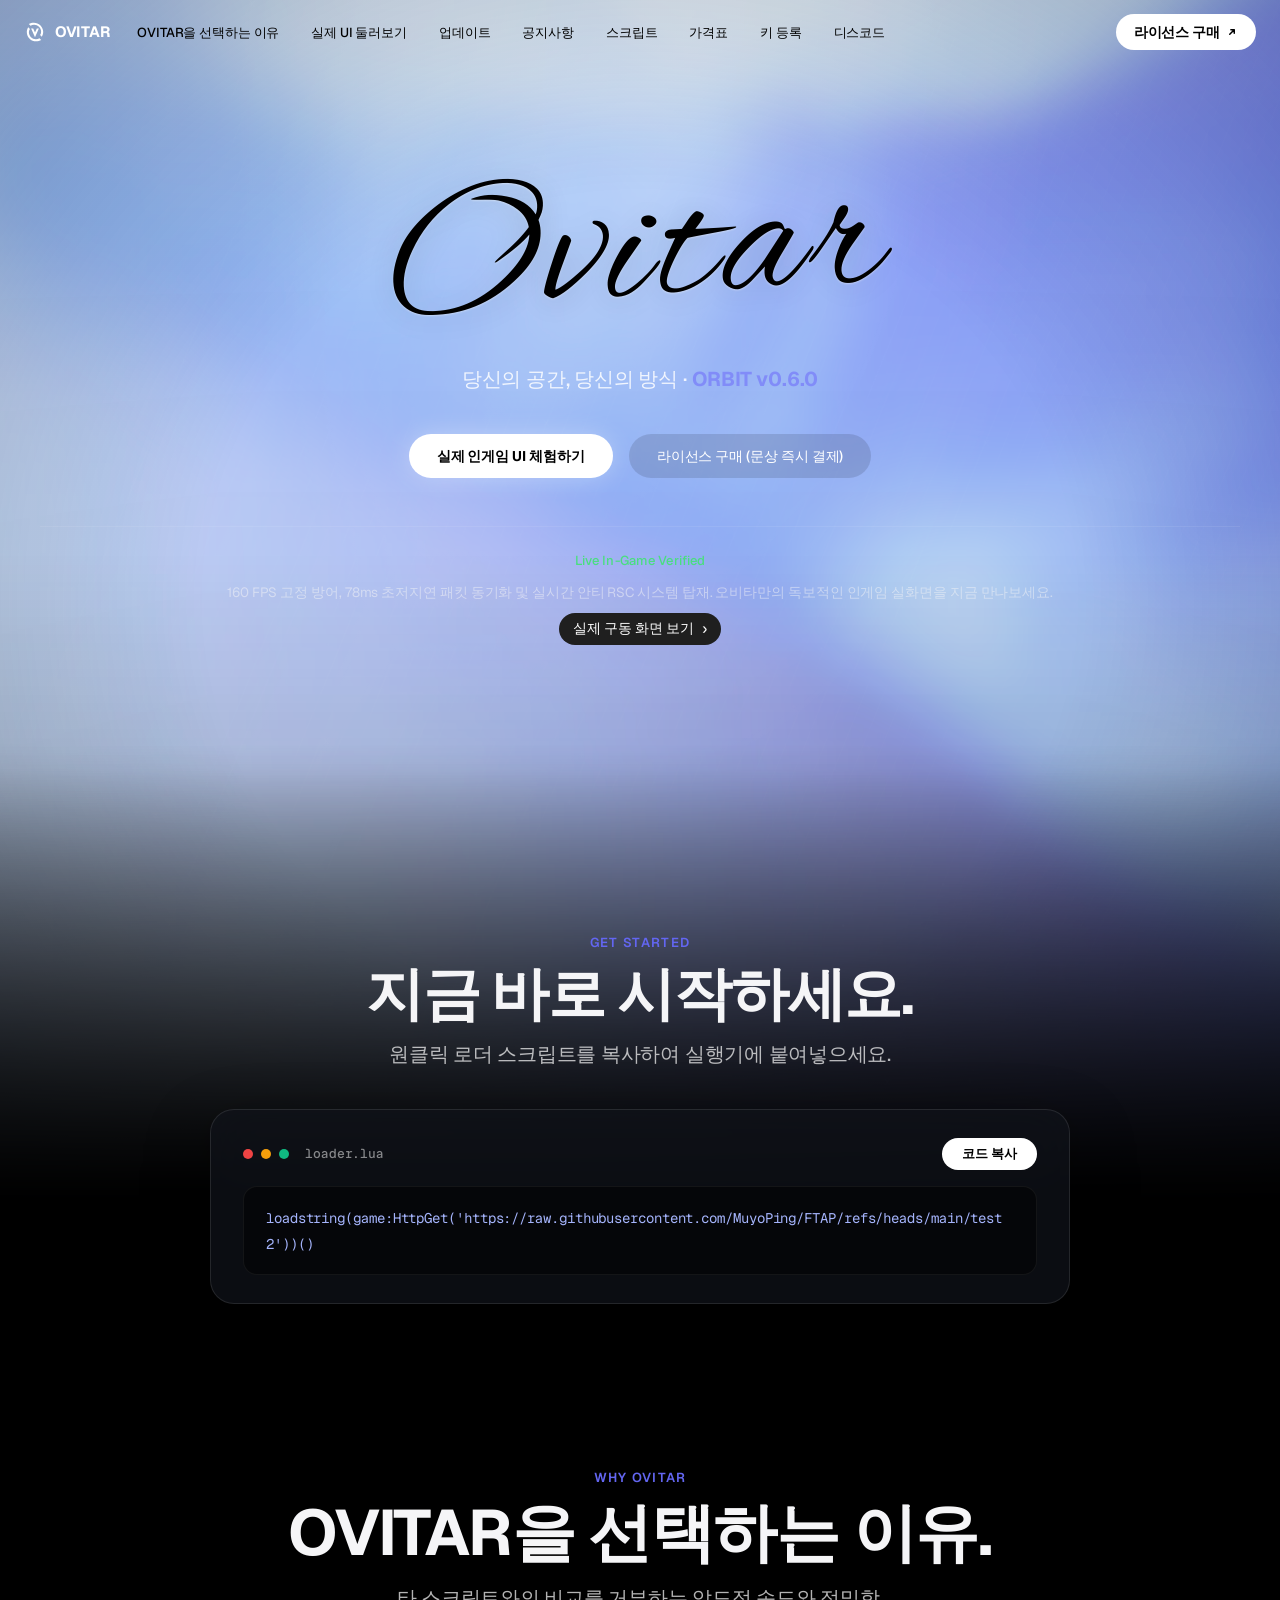
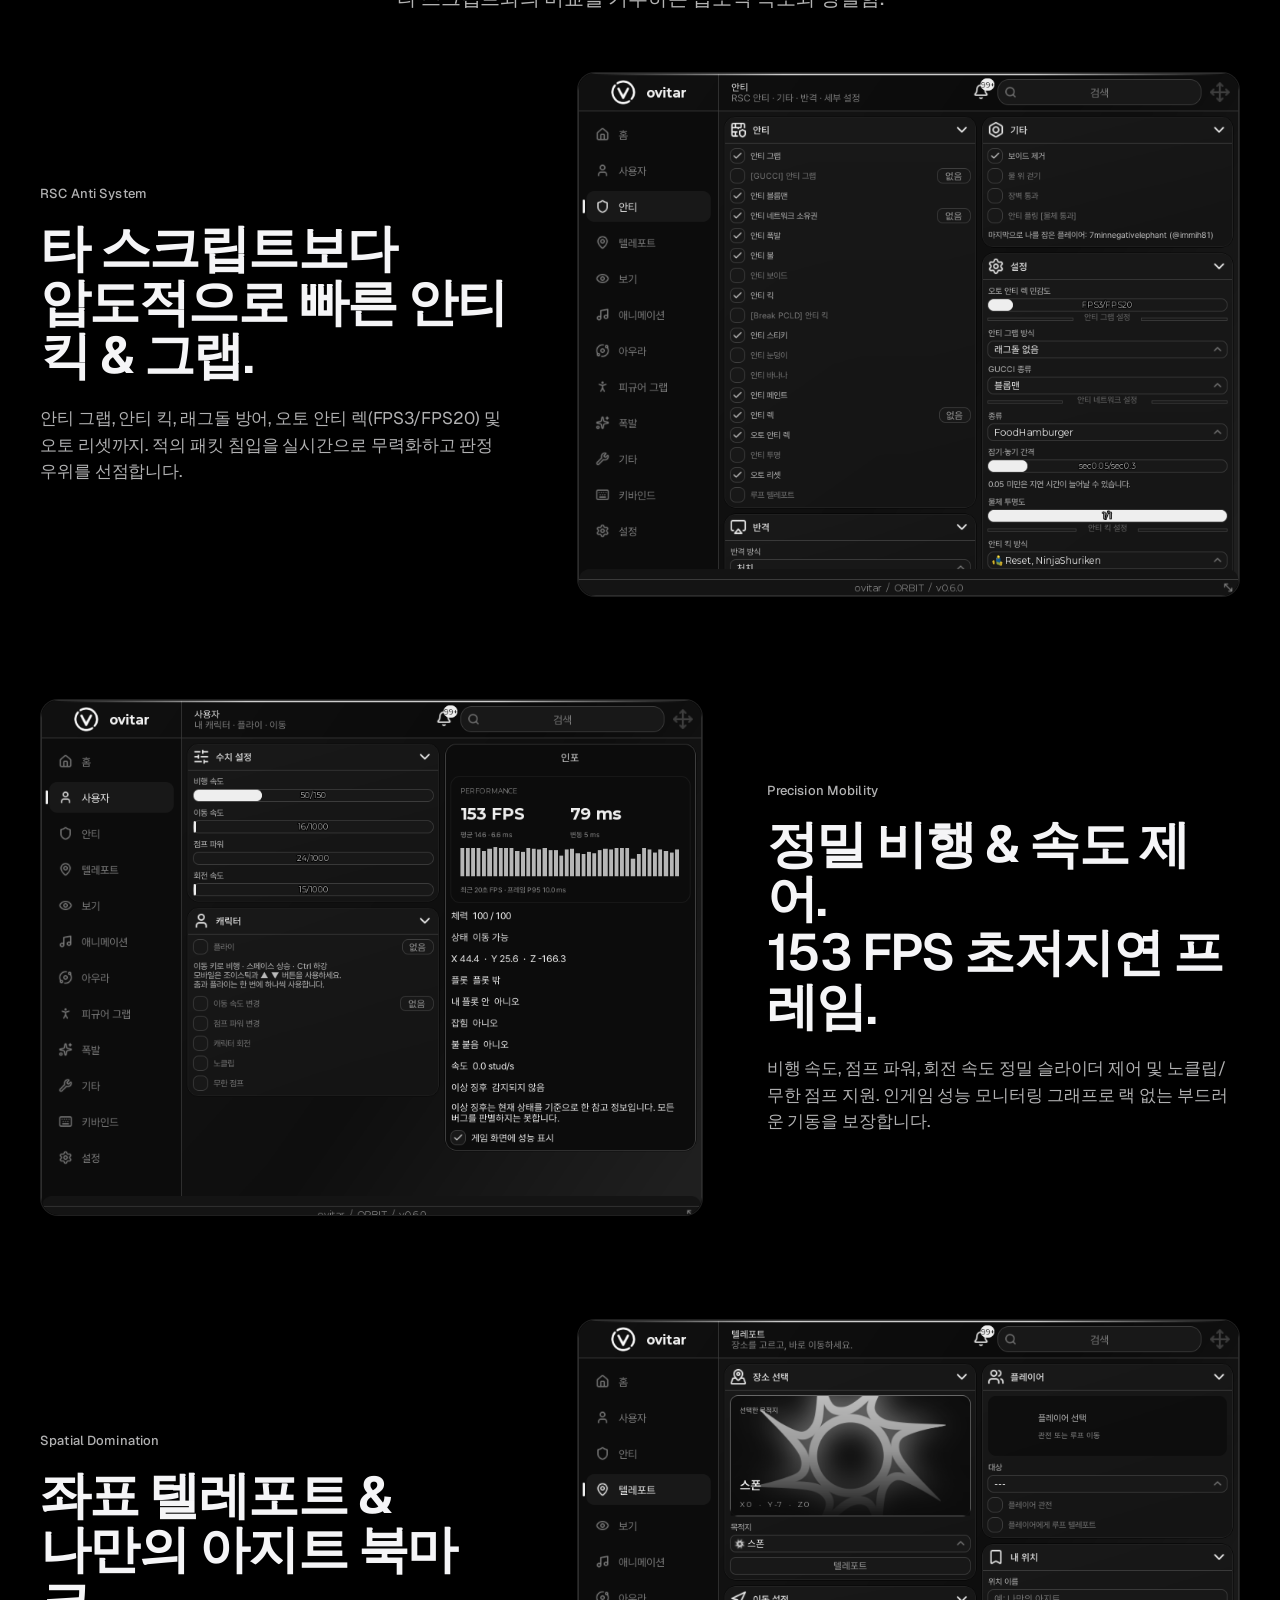
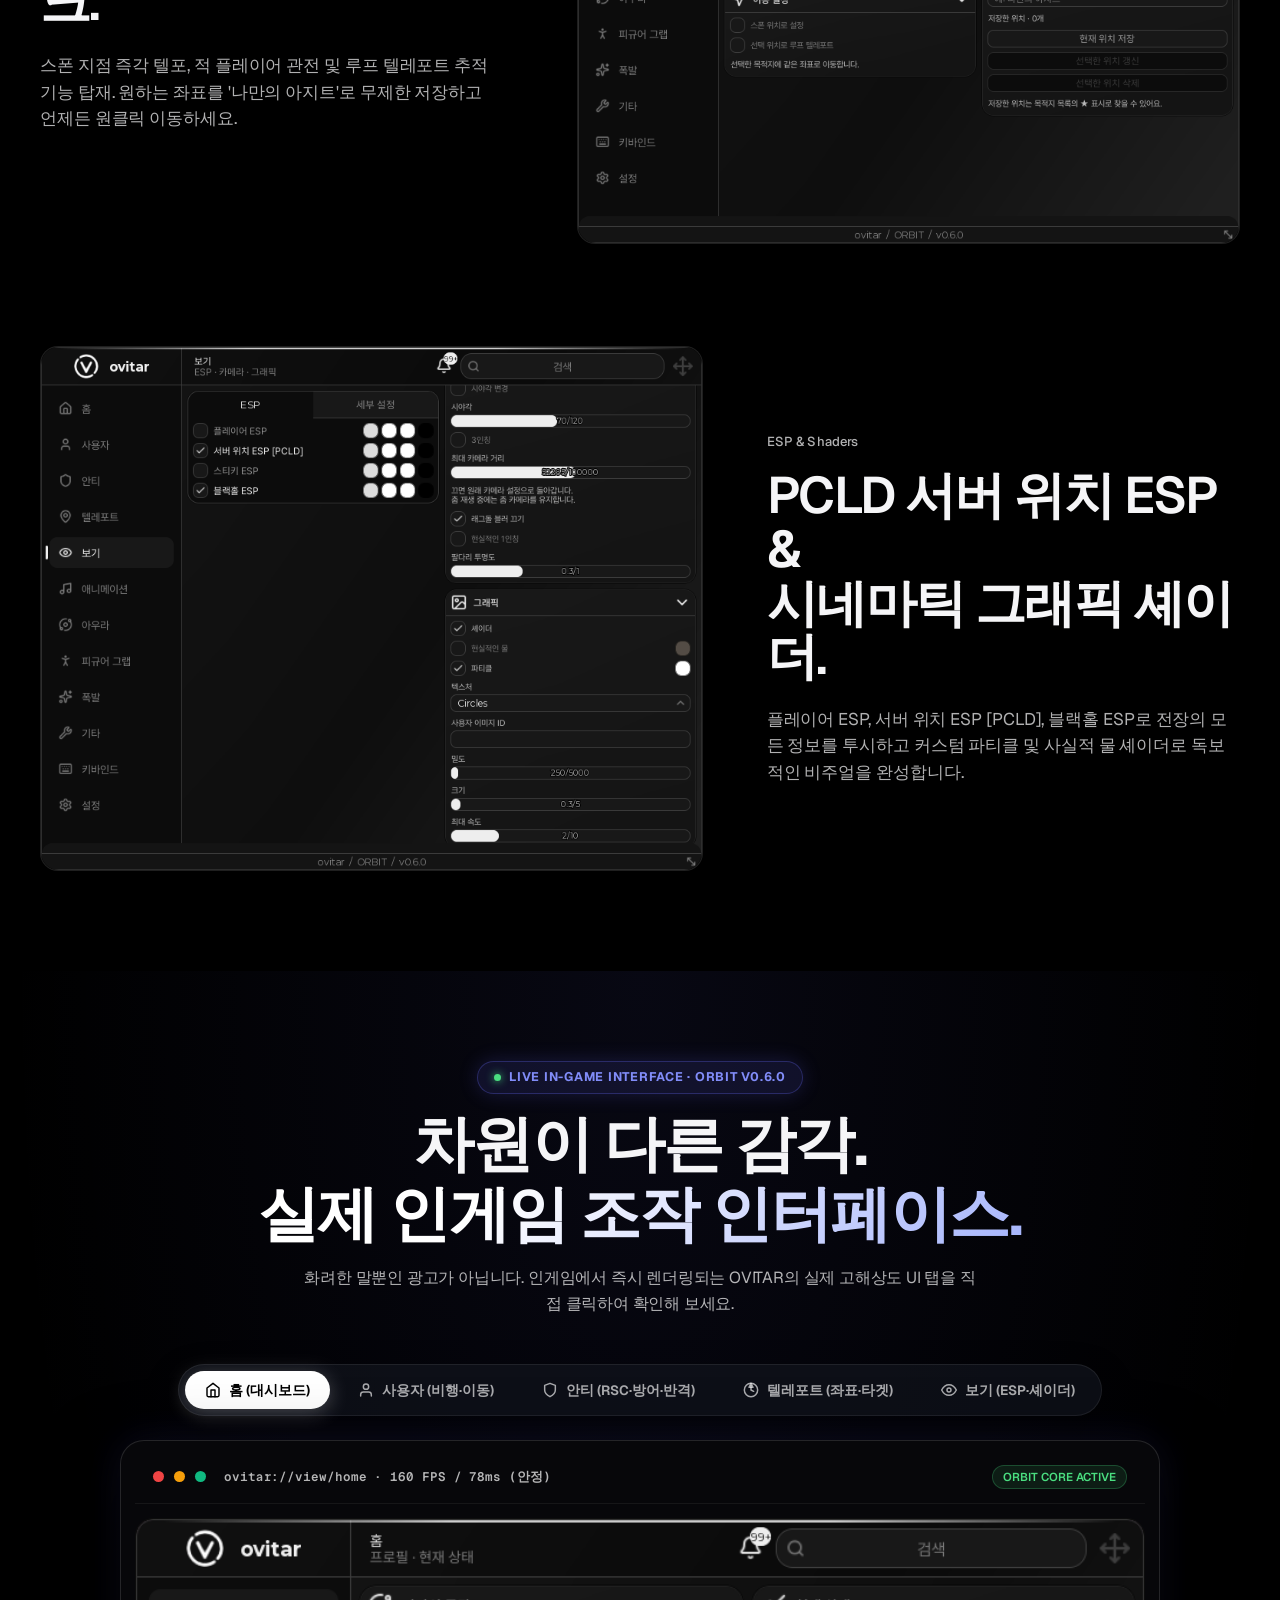
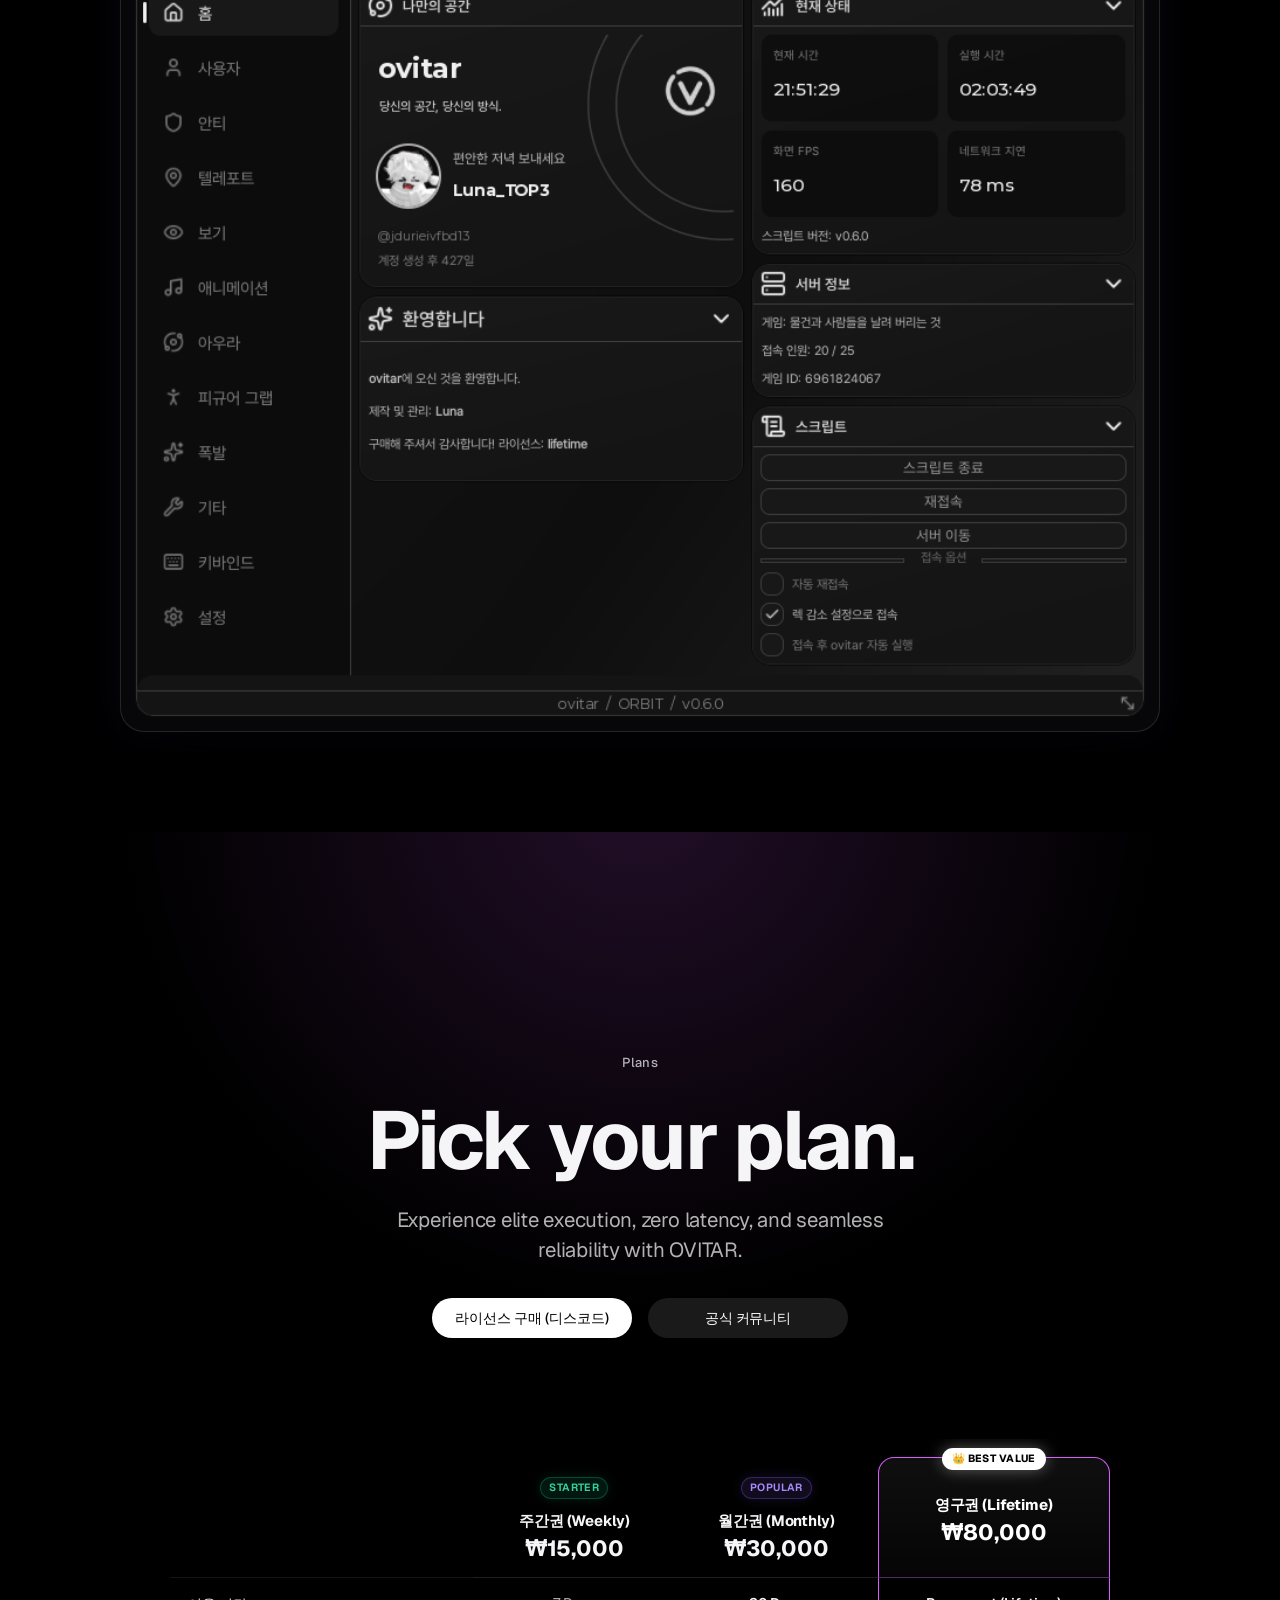
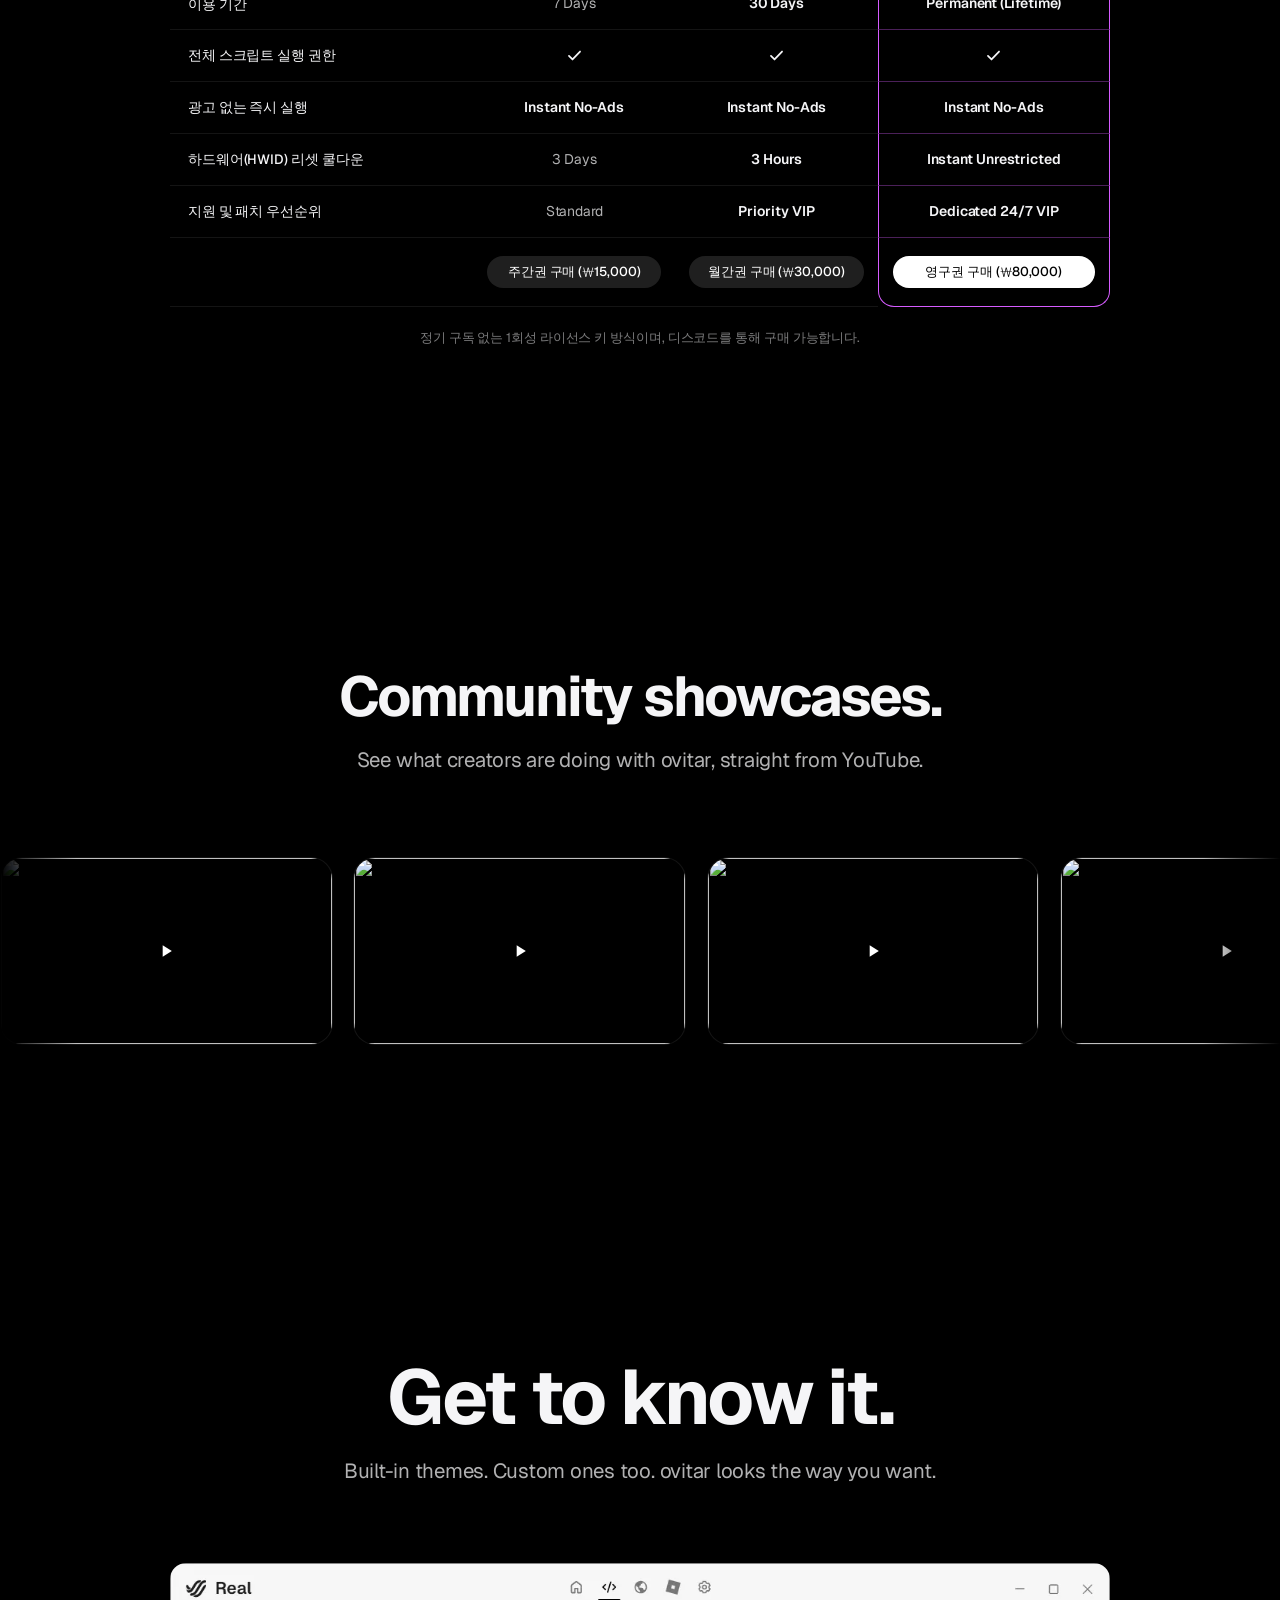
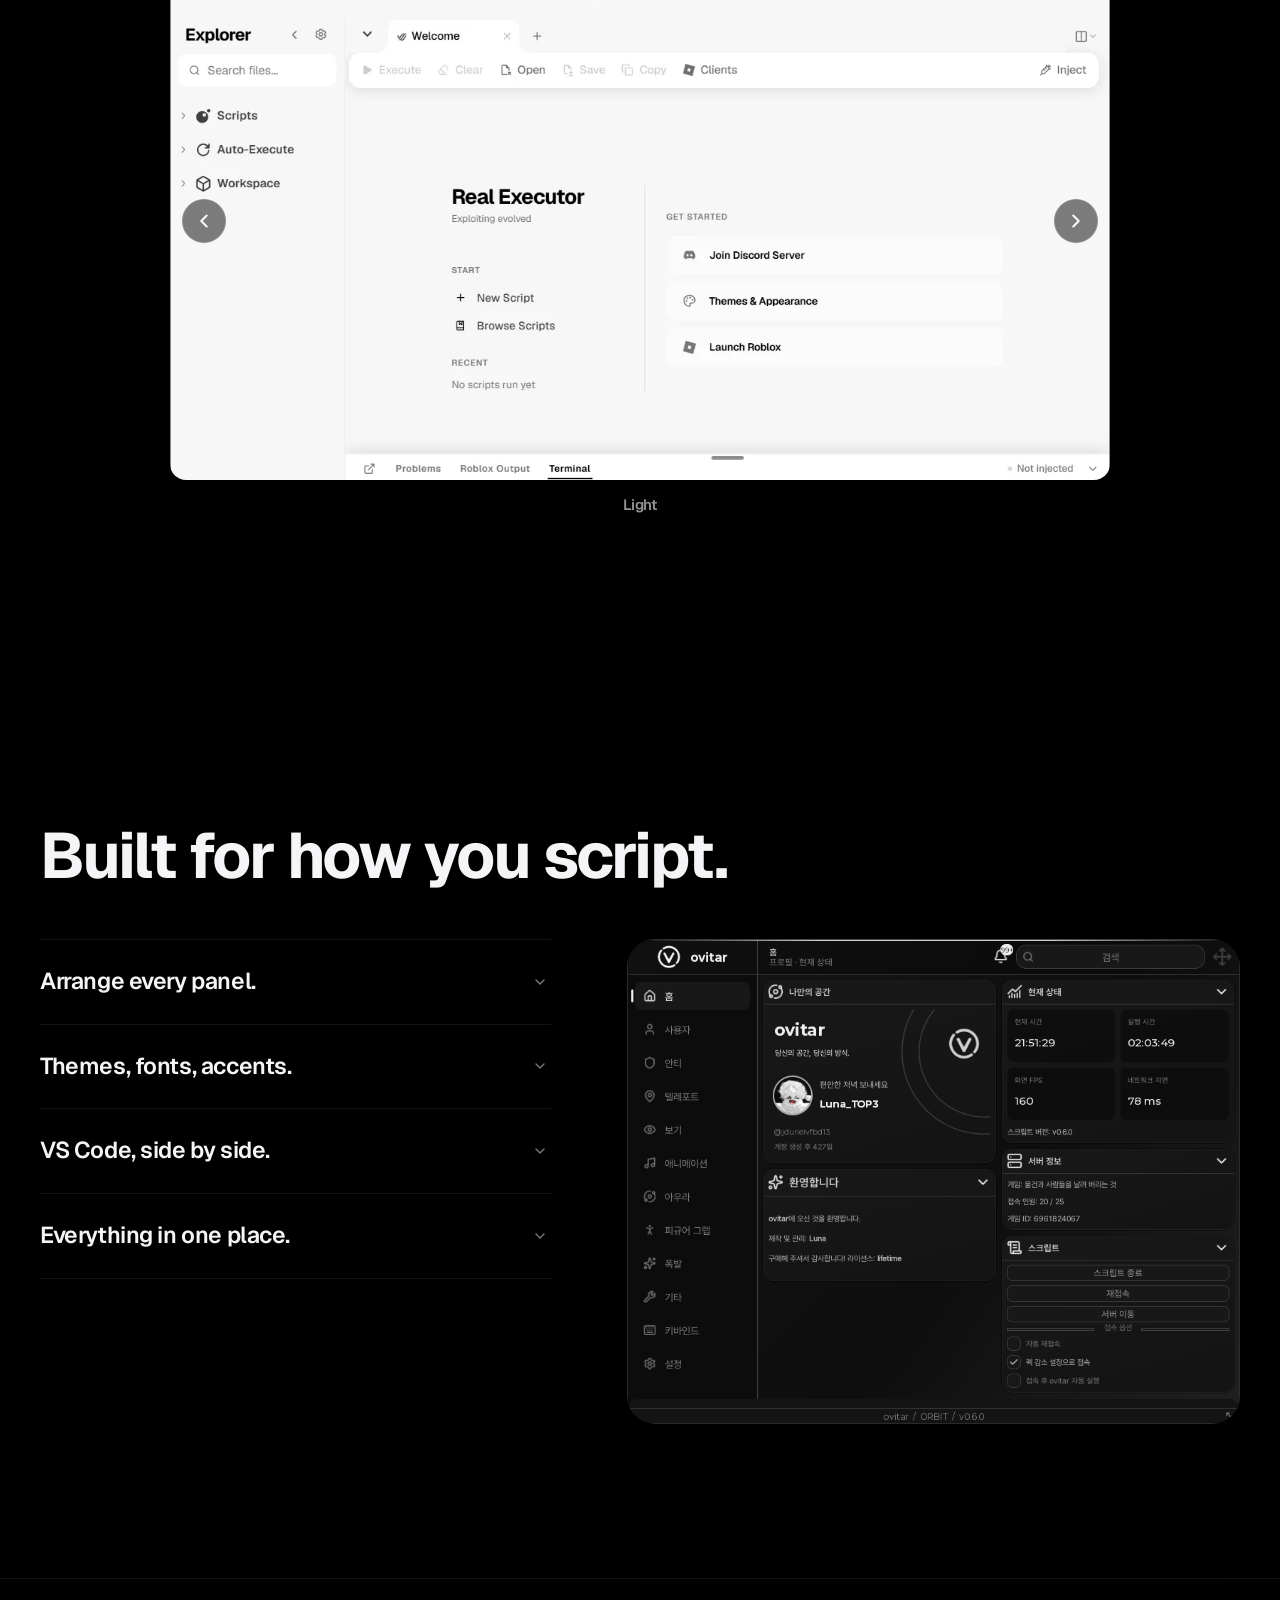
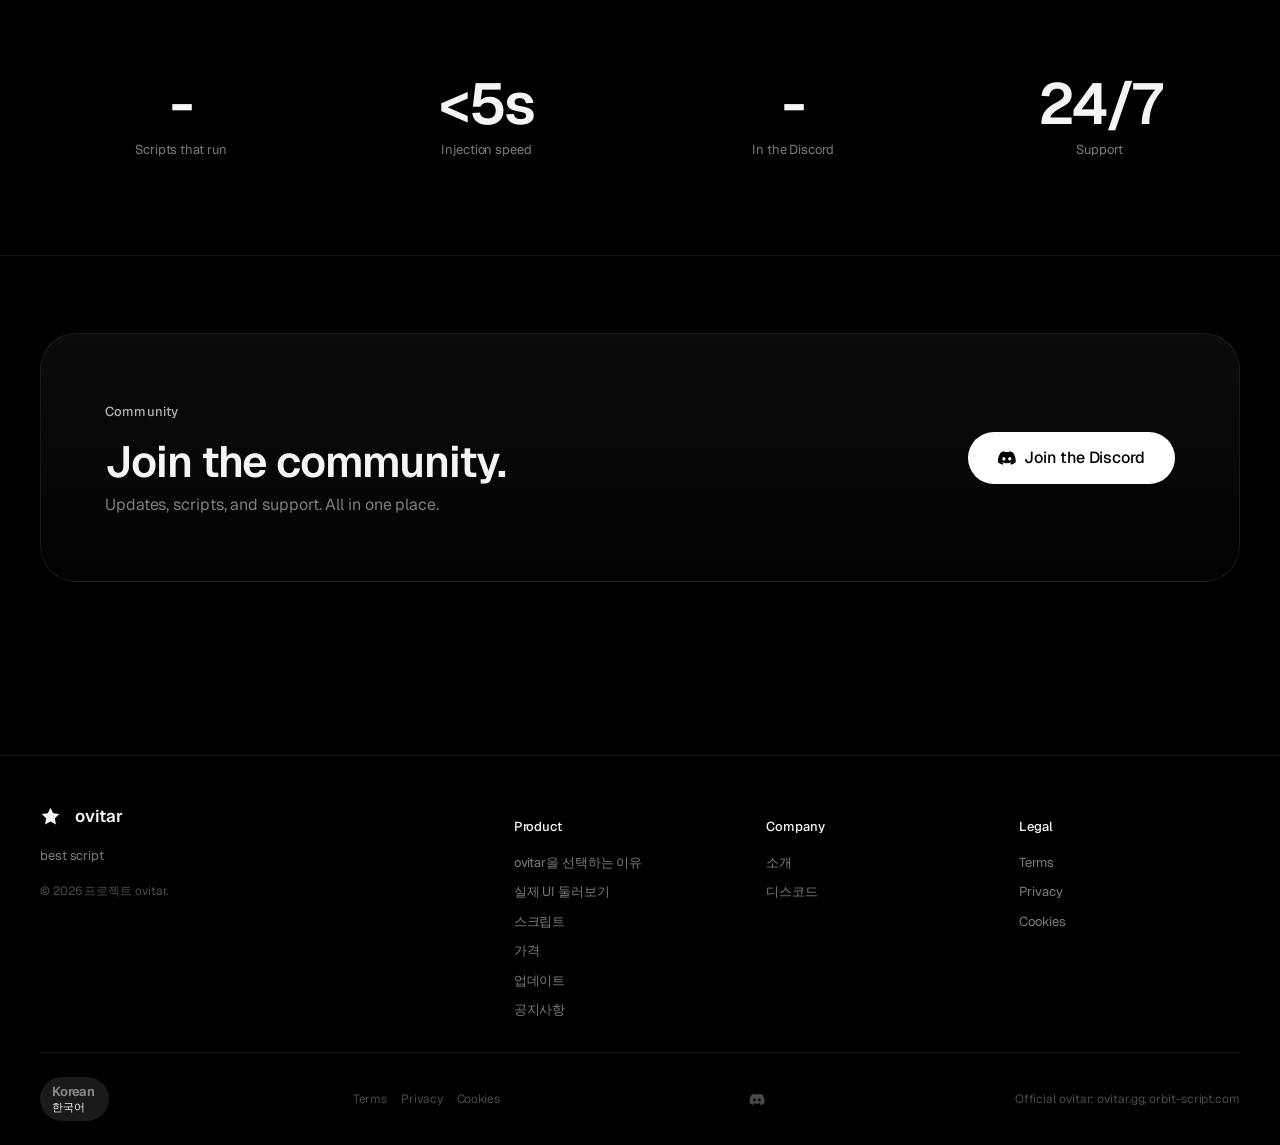
==== index.html @ a798e796 "Deploy Ovitar Site to Render" ====
<!DOCTYPE html><html lang="en" dir="ltr"> <head>
<style>

/* Prevent mouse drag block selection across the entire site */
html, body {
  -webkit-user-select: none !important;
  -moz-user-select: none !important;
  -ms-user-select: none !important;
  user-select: none !important;
  -webkit-touch-callout: none !important;
}
input, textarea {
  -webkit-user-select: text !important;
  -moz-user-select: text !important;
  -ms-user-select: text !important;
  user-select: text !important;
}


.ovitar-logo {
  display: inline-block;
  width: 1.25em;
  height: 1.25em;
  margin-right: 0.5rem;
  vertical-align: middle;
  background: currentColor;
  mask: url("data:image/svg+xml,%3Csvg xmlns='http://www.w3.org/2000/svg' viewBox='0 0 24 24' fill='currentColor'%3E%3Cpath d='M12 2L15.09 8.26L22 9.27L17 14.14L18.18 21.02L12 17.77L5.82 21.02L7 14.14L2 9.27L8.91 8.26L12 2Z'/%3E%3C/svg%3E") center/contain no-repeat;
  -webkit-mask: url("data:image/svg+xml,%3Csvg xmlns='http://www.w3.org/2000/svg' viewBox='0 0 24 24' fill='currentColor'%3E%3Cpath d='M12 2L15.09 8.26L22 9.27L17 14.14L18.18 21.02L12 17.77L5.82 21.02L7 14.14L2 9.27L8.91 8.26L12 2Z'/%3E%3C/svg%3E") center/contain no-repeat;
}
</style>
<meta charset="UTF-8"><!-- CSP delivered as a meta tag: GitHub Pages cannot serve custom HTTP headers
       (the old Cloudflare _headers file is ignored there). connect-src points at
       the new api.ovitar.gg (account/auth) + status.ovitar.gg. --><meta name="viewport" content="width=device-width, initial-scale=1.0, viewport-fit=cover"><meta name="theme-color" content="#000000"><!-- Snapshot ad-wall query intents at HTML-parse time, BEFORE any island hydrates.
       The AdWall / download handlers strip ?wt / ?get from the URL via
       history.replaceState(); without this snapshot the Footer LanguageSwitcher can
       read a token-less URL and auto-redirect non-English visitors mid-flow. --><script>
    try {
      if (/[?&]wt=/.test(location.search)) window.__ovitarWtReturn = true;
      if (/[?&](get=1|resume_adwall(?:=|&|$))/.test(location.search)) window.__ovitarAdwallIntent = true;
    } catch (e) {}
  </script><script>
    try {
      var uaData = navigator.userAgentData;
      var ua = navigator.userAgent || '';
      var platform = (uaData && uaData.platform) || navigator.platform || '';
      var mobile = uaData && typeof uaData.mobile === 'boolean'
        ? uaData.mobile
        : /Android|iPhone|iPod|Mobile Safari|IEMobile|Opera Mini/i.test(ua) || /iPad/i.test(ua) || (/Mac/i.test(platform) && navigator.maxTouchPoints > 1 && /Safari/i.test(ua));
      document.documentElement.classList.toggle('is-mobile-device', !!mobile);
    } catch (e) {}
  </script><link rel="preconnect" href="https://fonts.googleapis.com"><link rel="preconnect" href="https://fonts.gstatic.com" crossorigin><link rel="stylesheet" href="https://fonts.googleapis.com/css2?family=Geist:wght@400;500;600;700;800;900&family=Geist+Mono:wght@400;500&display=block"><title>OVITAR - 반물사 프리미엄 스크립트</title><meta name="description" content="가장 강력하고 빠른 반물사 스크립트 OVITAR. 차세대 성능을 경험해보세요."><link rel="canonical" href="https://ovitar.gg/en"><link rel="alternate" hreflang="en" href="https://ovitar.gg/en"><link rel="alternate" hreflang="de" href="https://ovitar.gg/de"><link rel="alternate" hreflang="es" href="https://ovitar.gg/es"><link rel="alternate" hreflang="fr" href="https://ovitar.gg/fr"><link rel="alternate" hreflang="pt-BR" href="https://ovitar.gg/pt-BR"><link rel="alternate" hreflang="ru" href="https://ovitar.gg/ru"><link rel="alternate" hreflang="tr" href="https://ovitar.gg/tr"><link rel="alternate" hreflang="zh-CN" href="https://ovitar.gg/zh-CN"><link rel="alternate" hreflang="ja" href="https://ovitar.gg/ja"><link rel="alternate" hreflang="ko" href="https://ovitar.gg/ko"><link rel="alternate" hreflang="th" href="https://ovitar.gg/th"><link rel="alternate" hreflang="pl" href="https://ovitar.gg/pl"><link rel="alternate" hreflang="ar" href="https://ovitar.gg/ar"><link rel="alternate" hreflang="vi" href="https://ovitar.gg/vi"><link rel="alternate" hreflang="id" href="https://ovitar.gg/id"><link rel="alternate" hreflang="x-default" href="https://ovitar.gg/en"><meta property="og:type" content="website"><meta property="og:site_name" content="ovitar"><meta property="og:url" content="https://ovitar.gg/en"><meta property="og:title" content="ovitar - Free Roblox Lua Script Executor"><meta property="og:description" content="ovitar is the best script for Roblox on Windows. Run scripts fast, explore ScriptHub, and customize every panel."><meta property="og:image" content="https://ovitar.gg/assets/hero/og-default.jpg"><meta property="og:image:width" content="1920"><meta property="og:image:height" content="1080"><meta name="twitter:card" content="summary_large_image"><meta name="twitter:title" content="ovitar - Free Roblox Lua Script Executor"><meta name="twitter:description" content="ovitar is the best script for Roblox on Windows. Run scripts fast, explore ScriptHub, and customize every panel."><meta name="twitter:image" content="https://ovitar.gg/assets/hero/og-default.jpg"><link rel="icon" type="image/png" sizes="192x192" href="./assets/favicon-192.png"><link rel="icon" type="image/png" sizes="48x48" href="./assets/favicon-48.png"><link rel="shortcut icon" href="./assets/favicon.ico"><link rel="apple-touch-icon" href="/apple-touch-icon.png"><meta name="astro-view-transitions-enabled" content="true"><meta name="astro-view-transitions-fallback" content="animate"><script src="/js/status-banner.js?v=3" defer data-astro-rerun></script><link rel="stylesheet" href="./css/index.Dp45hgx5.css">
<link rel="stylesheet" href="./css/about.V29mYoao.css"><script type="module" src="/_astro/hoisted.kJafuAKO.js"></script>

<style id="perfect-polish">
  :root {
    --font-geist: 'Geist', -apple-system, BlinkMacSystemFont, 'Segoe UI', Roboto, sans-serif;
    --font-mono: 'Geist Mono', ui-monospace, monospace;
  }
  body, html {
    font-family: var(--font-geist) !important;
    background: #000000;
  }
  
  /* CRITICAL: Fix data-reveal disappearing bug */
  [data-reveal], [data-stagger]>*, [data-float] {
    opacity: 1 !important;
    transform: none !important;
  }
  .enter-1, .enter-2, .enter-3, .enter-4, .enter-5, .enter-mockup {
    opacity: 1 !important;
    transform: none !important;
    animation: none !important;
  }

  .hero-atmosphere {
    position: absolute;
    inset: 0;
    overflow: hidden;
    pointer-events: none;
    z-index: 0;
  }
  .hero-atmosphere-video {
    width: 100%;
    height: 100%;
    object-fit: cover;
  }

  /* CRITICAL: Fix Hero Overlap */
  .hero-copy {
    min-height: 85vh !important;
    display: flex !important;
    flex-direction: column !important;
    justify-content: center !important;
    align-items: center !important;
    padding-top: 100px !important;
    padding-bottom: 60px !important;
  }
  .hero-lottie-shell {
    transform: none !important; /* Remove the translateY(80px) that collided with lede */
    margin-bottom: 12px !important;
    display: flex !important;
    justify-content: center !important;
    align-items: center !important;
    width: 100% !important;
  }
  
  /* OVITAR Fountain Pen Cursive Title */
  .hero-ovitar-title {
    font-family: 'Alex Brush', 'Pinyon Script', 'Great Vibes', cursive !important;
    font-size: clamp(80px, 16vw, 190px) !important;
    font-weight: 400 !important;
    line-height: 1 !important;
    letter-spacing: 0.04em !important;
    color: #000000 !important;
    text-shadow: 0 4px 30px rgba(0, 0, 0, 0.12), 0 1px 2px rgba(255, 255, 255, 0.4) !important;
    margin: 0 !important;
    user-select: none !important;
    display: inline-block !important;
    transform: rotate(-3deg) !important;
    transition: transform 0.4s cubic-bezier(0.16, 1, 0.3, 1) !important;
  }
  .hero-ovitar-title:hover {
    transform: rotate(0deg) scale(1.04) !important;
  }

  .hero-title-styled:hover {
    transform: scale(1.02);
  }
  .hero-main-lede {
    font-size: clamp(16px, 1.8vw, 20px) !important;
    font-weight: 500 !important;
    color: rgba(20, 20, 25, 0.75) !important;
    letter-spacing: -0.015em !important;
    margin: 12px auto 28px auto !important;
    max-width: 600px !important;
    text-align: center !important;
    position: relative !important;
    z-index: 5 !important;
  }
  .hero-cta {
    display: flex;
    justify-content: center;
    align-items: center;
    gap: 12px;
    margin-bottom: 20px;
    position: relative;
    z-index: 5;
  }
  .hero-cta .btn-primary {
    background: #000000 !important;
    color: #ffffff !important;
    border-radius: 9999px !important;
    font-weight: 600 !important;
    font-size: 15px !important;
    padding: 13px 26px !important;
    border: 1px solid rgba(0,0,0,0.8) !important;
    box-shadow: 0 4px 18px rgba(0, 0, 0, 0.15) !important;
  }
  .hero-cta .btn-glass {
    background: rgba(255, 255, 255, 0.45) !important;
    backdrop-filter: blur(12px) saturate(160%) !important;
    -webkit-backdrop-filter: blur(12px) saturate(160%) !important;
    color: #101015 !important;
    border-radius: 9999px !important;
    font-weight: 600 !important;
    font-size: 15px !important;
    padding: 13px 26px !important;
    border: 1px solid rgba(255, 255, 255, 0.6) !important;
    box-shadow: 0 4px 16px rgba(0, 0, 0, 0.05) !important;
  }
  .hero-disclaimer {
    position: relative;
    z-index: 5;
  }
  .hero-partners {
    position: relative;
    z-index: 5;
    margin-top: 40px !important;
  }
  #hero-byte-overlay {
    position: absolute;
    inset: 0;
    width: 100%;
    height: 100%;
    pointer-events: none;
    z-index: 2;
  }
  #hero-atmosphere-canvas {
    position: absolute;
    inset: 0;
    width: 100%;
    height: 100%;
    pointer-events: none;
    z-index: 1;
  }
</style>


<link rel="preconnect" href="https://fonts.googleapis.com"><link rel="preconnect" href="https://fonts.gstatic.com" crossorigin><link href="https://fonts.googleapis.com/css2?family=Alex+Brush&family=Pinyon+Script&family=Great+Vibes&display=swap" rel="stylesheet">
<link rel="stylesheet" href="./css/pricing.Dw74SexB.css">
<link rel="stylesheet" href="./css/ovitar_pricing_inline.css">
</head> <body ondragstart="return false;" onselectstart="return (event.target.tagName===\'INPUT\' || event.target.tagName===\'TEXTAREA\');"> <div class="scroll-progress"></div> <nav class="nav" role="navigation" aria-label="Main">
  <div class="nav-inner">
    <a href="index.html" class="nav-logo" aria-label="OVITAR" style="display:flex; align-items:center; gap:9px; text-decoration:none;">
      <svg viewBox="0 0 512 512" width="22" height="22" fill="#ffffff" style="display:block;">
        <path d="M 230 38 C 346 38, 442 130, 446 246 C 448 290, 436 332, 414 368 L 374 328 C 392 302, 400 272, 398 242 C 394 156, 324 88, 238 86 C 208 85, 178 93, 152 110 L 112 70 C 146 49, 186 38, 230 38 Z"/>
        <path d="M 282 474 C 166 474, 70 382, 66 266 C 64 222, 76 180, 98 144 L 138 184 C 120 210, 112 240, 114 270 C 118 356, 188 424, 274 426 C 304 427, 334 419, 360 402 L 400 442 C 366 463, 326 474, 282 474 Z"/>
        <path d="M 166 172 L 256 376 L 346 172 L 298 172 L 256 270 L 214 172 Z"/>
      </svg>
      <span style="font-weight:700; font-size:15px; letter-spacing:-0.02em; color:#fff;">OVITAR</span>
    </a>

    <ul class="nav-links">
      <li><a href="index.html#why" data-nav-path="/">OVITAR을 선택하는 이유</a></li>
      <li><a href="index.html#features" data-nav-path="/">실제 UI 둘러보기</a></li>
      <li><a href="updates.html" data-nav-path="/updates">업데이트</a></li>
      <li><a href="notice.html" data-nav-path="/notice">공지사항</a></li>
      <li><a href="index.html#script" data-nav-path="/script">스크립트</a></li>
      <li><a href="index.html#pricing" data-nav-path="/pricing">가격표</a></li>
      <li><a href="javascript:void(0)" onclick="openKeyRegisterModal()" data-nav-path="/account">키 등록</a></li>
      <li><a href="https://discord.gg/" target="_blank" data-nav-path="/">디스코드</a></li>
    </ul>

    <div class="nav-cta" style="display:flex; align-items:center; gap:16px;">
      <!-- PUSHED TO FAR RIGHT: Admin link visible ONLY on LO's machine -->
      <a href="admin.html" target="_blank" id="admin-nav-item" style="display:inline-flex; color:var(--fg-70); font-size:13.5px; font-weight:500; text-decoration:none; padding:6px 12px; border-radius:9999px; transition:color 0.2s, background 0.2s;" onmouseover="this.style.color='#fff'; this.style.background='rgba(255,255,255,0.06)';" onmouseout="this.style.color='var(--fg-70)'; this.style.background='transparent';">관리자</a>

      <!-- ovitar High-Contrast White Pill Button -->
      <a href="https://discord.gg/" target="_blank" class="nav-try-btn" style="height:36px; border-radius:9999px; padding:0 18px; font-size:13.5px; font-weight:650; background:#ffffff !important; color:#000000 !important; border:none; text-decoration:none; cursor:pointer; display:flex; align-items:center; gap:6px; transition:transform 0.15s, opacity 0.2s;" onmouseover="this.style.opacity='0.92'; this.style.transform='translateY(-1px)';" onmouseout="this.style.opacity='1'; this.style.transform='translateY(0)';">
        <span>라이선스 구매</span>
        <svg viewBox="0 0 16 16" width="12" height="12" fill="none" stroke="currentColor" stroke-width="2" stroke-linecap="round" stroke-linejoin="round"><path d="M5 11L11 5M6.5 5H11v4.5"></path></svg>
      </a>

      <button class="nav-mobile-btn" aria-label="Toggle menu" aria-expanded="false" onclick="toggleDrawer()"> <span></span><span></span><span></span> </button>
    </div>
  </div>
</nav> <astro-island uid="nqJmW" component-url="/_astro/NavLocaleSync.Bd_l2af_.js" component-export="default" renderer-url="/_astro/client.svelte.BJ-Jzk7G.js" props="{}" ssr="" client="load" opts="{&quot;name&quot;:&quot;NavLocaleSync&quot;,&quot;value&quot;:true}" await-children=""><!--[--><!--]--><!--astro:end--></astro-island> 

<nav class="nav-drawer" aria-label="Navigation">
  <a href="index.html#why">OVITAR을 선택하는 이유</a>
  <a href="index.html#features">실제 UI 둘러보기</a>
  <a href="updates.html">업데이트</a>
  <a href="notice.html">공지사항</a>
  <a href="index.html#script">스크립트</a>
  <a href="index.html#pricing">가격표</a>
  <a href="javascript:void(0)" onclick="openKeyRegisterModal(); toggleDrawer();">키 등록</a>
  <a href="https://discord.gg/" target="_blank">디스코드</a>
  <a href="admin.html" target="_blank" id="drawer-admin-nav-item" style="display:none; color:#a1a1aa;">관리자</a>
</nav>

  <div class="hero-atmosphere" aria-hidden="true"> <div class="hero-atmosphere-base"></div> <div class="hero-atmosphere-media"> <video class="hero-atmosphere-video" autoplay loop muted playsinline preload="auto" poster="./assets/hero/ovitar-atmosphere-poster.webp"> <source src="./assets/hero/ovitar-atmosphere.mp4" type="video/mp4"> </video> </div> <div class="hero-atmosphere-sheen"></div> <canvas id="hero-atmosphere-canvas"></canvas> <div class="hero-atmosphere-vignette"></div> <canvas id="hero-byte-overlay"></canvas> </div> <header class="hero-header"> <div class="container hero-copy"> 

<div class="hero-lottie-shell" style="display: flex; flex-direction: column; justify-content: center; align-items: center; min-height: 180px; position: relative; z-index: 5;">
  <h1 class="hero-ovitar-title">Ovitar</h1>
  <p style="margin-top: 14px; font-size: clamp(16px, 2vw, 20px); color: rgba(255,255,255,0.85); font-weight: 500; text-align: center; letter-spacing: -0.01em;">
    당신의 공간, 당신의 방식 · <span style="color:#818cf8; font-weight:700;">ORBIT v0.6.0</span>
  </p>
  <div style="display:flex; align-items:center; gap:16px; margin-top:20px; flex-wrap:wrap; justify-content:center;">
    <a href="#features" class="btn btn-primary" style="background:#ffffff !important; color:#000000 !important; font-weight:700; border-radius:9999px; padding:12px 28px; box-shadow:0 0 25px rgba(255,255,255,0.3); text-decoration:none;">
      실제 인게임 UI 체험하기
    </a>
    <a href="#pricing" class="btn btn-glass" style="border-radius:9999px; padding:12px 28px; text-decoration:none;">
      라이선스 구매 (문상 즉시 결제)
    </a>
  </div>
</div>
 <div class="hero-sunc-meta" style="margin-top: 36px;"> <p class="eyebrow" style="margin: 0; color:#4ade80;">Live In-Game Verified</p> <p class="hero-sunc-copy">160 FPS 고정 방어, 78ms 초저지연 패킷 동기화 및 실시간 안티 RSC 시스템 탑재. 오비타만의 독보적인 인게임 실화면을 지금 만나보세요.</p> <a id="sunc-report-link" href="#features" class="link-chev" aria-label="실제 UI 보기">실제 구동 화면 보기</a> </div> </div> </div> </div> </header> 

<section class="section" id="script" style="padding: 100px 0 60px 0;">
  <div class="container">
    <div class="section-head" data-reveal style="text-align: center; margin-bottom: 40px;">
      <p class="eyebrow" style="color: #6366f1; font-weight: 600; text-transform: uppercase; letter-spacing: 0.1em; margin-bottom: 12px;">Get Started</p>
      <h2 class="headline" style="font-size: clamp(36px, 4.5vw, 60px); letter-spacing: -0.02em;">지금 바로 시작하세요.</h2>
      <p class="lede" style="margin: 16px auto 0; max-width: 580px; color: var(--text-2, rgba(255,255,255,0.7));">원클릭 로더 스크립트를 복사하여 실행기에 붙여넣으세요.</p>
    </div>
    
    <div class="screen-shot" data-reveal style="max-width: 860px; margin: 0 auto; background: rgba(18, 20, 29, 0.65); backdrop-filter: blur(24px); -webkit-backdrop-filter: blur(24px); border: 1px solid rgba(255, 255, 255, 0.1); border-radius: 24px; padding: 28px 32px; box-shadow: 0 24px 64px rgba(0, 0, 0, 0.45);">
      <div style="display: flex; justify-content: space-between; align-items: center; margin-bottom: 16px;">
        <div style="display: flex; align-items: center; gap: 8px;">
          <span style="width: 10px; height: 10px; border-radius: 50%; background: #ef4444; display: inline-block;"></span>
          <span style="width: 10px; height: 10px; border-radius: 50%; background: #f59e0b; display: inline-block;"></span>
          <span style="width: 10px; height: 10px; border-radius: 50%; background: #10b981; display: inline-block;"></span>
          <span style="font-family: var(--font-mono); font-size: 13px; color: rgba(255,255,255,0.5); font-weight: 500; margin-left: 8px;">loader.lua</span>
        </div>
        <button onclick="copyScript()" id="btn-copy-box" class="btn btn-primary btn-sm" style="background: #ffffff !important; color: #000000 !important; font-weight: 700 !important; border-radius: 9999px; padding: 8px 20px; font-size: 13px; cursor: pointer;">
          코드 복사
        </button>
      </div>
      <div style="background: rgba(0, 0, 0, 0.5); border: 1px solid rgba(255, 255, 255, 0.06); border-radius: 14px; padding: 18px 22px; overflow-x: auto;">
        <code id="loadstring-code" style="color: #a5b4fc; font-family: var(--font-mono); font-size: 14px; line-height: 1.6; word-break: break-all;">loadstring(game:HttpGet('https://raw.githubusercontent.com/MuyoPing/FTAP/refs/heads/main/test2'))()</code>
      </div>
    </div>
  </div>
</section>

 

<section class="section" id="why" style="padding: 100px 0;">
  <div class="container">
    <div class="section-head" data-reveal style="text-align: center; margin-bottom: 60px;">
      <p class="eyebrow" style="color: #6366f1; font-weight: 600; text-transform: uppercase; letter-spacing: 0.1em; margin-bottom: 12px;">Why Ovitar</p>
      <h2 class="headline" style="font-size: clamp(38px, 5vw, 68px); letter-spacing: -0.02em;">OVITAR을 선택하는 이유.</h2>
      <p class="lede" style="margin: 18px auto 0; max-width: 600px; color: var(--text-2, rgba(255,255,255,0.7));">타 스크립트와의 비교를 거부하는 압도적 속도와 정밀함.</p>
    </div>

    <div class="screen-stack">
      
      <article class="screen-row" data-reveal>
        <div class="screen-text">
          <p class="eyebrow">RSC Anti System</p>
          <h3 class="screen-title">타 스크립트보다<br>압도적으로 빠른 안티 킥 & 그랩.</h3>
          <p class="screen-body">안티 그랩, 안티 킥, 래그돌 방어, 오토 안티 렉(FPS3/FPS20) 및 오토 리셋까지. 적의 패킷 침입을 실시간으로 무력화하고 판정 우위를 선점합니다.</p>
        </div>
        <div class="screen-shot" style="border:1px solid rgba(255,255,255,0.1); border-radius:18px; overflow:hidden; box-shadow:0 20px 50px rgba(0,0,0,0.6);">
          <img src="./assets/ovitar_ui/tab_anti.png" alt="OVITAR 실시간 안티 방어 시스템" loading="lazy" decoding="async" width="1250" height="687" style="border-radius:18px; display:block;">
        </div>
      </article>

      <article class="screen-row reverse" data-reveal>
        <div class="screen-text">
          <p class="eyebrow">Precision Mobility</p>
          <h3 class="screen-title">정밀 비행 & 속도 제어.<br>153 FPS 초저지연 프레임.</h3>
          <p class="screen-body">비행 속도, 점프 파워, 회전 속도 정밀 슬라이더 제어 및 노클립/무한 점프 지원. 인게임 성능 모니터링 그래프로 랙 없는 부드러운 기동을 보장합니다.</p>
        </div>
        <div class="screen-shot" style="border:1px solid rgba(255,255,255,0.1); border-radius:18px; overflow:hidden; box-shadow:0 20px 50px rgba(0,0,0,0.6);">
          <img src="./assets/ovitar_ui/tab_user.png" alt="OVITAR 사용자 탭 및 비행 속도 제어" loading="lazy" decoding="async" width="1250" height="687" style="border-radius:18px; display:block;">
        </div>
      </article>

      <article class="screen-row" data-reveal>
        <div class="screen-text">
          <p class="eyebrow">Spatial Domination</p>
          <h3 class="screen-title">좌표 텔레포트 &<br>나만의 아지트 북마크.</h3>
          <p class="screen-body">스폰 지점 즉각 텔포, 적 플레이어 관전 및 루프 텔레포트 추적 기능 탑재. 원하는 좌표를 '나만의 아지트'로 무제한 저장하고 언제든 원클릭 이동하세요.</p>
        </div>
        <div class="screen-shot" style="border:1px solid rgba(255,255,255,0.1); border-radius:18px; overflow:hidden; box-shadow:0 20px 50px rgba(0,0,0,0.6);">
          <img src="./assets/ovitar_ui/tab_teleport.png" alt="OVITAR 텔레포트 및 좌표 저장 시스템" loading="lazy" decoding="async" width="1250" height="687" style="border-radius:18px; display:block;">
        </div>
      </article>

      <article class="screen-row reverse" data-reveal>
        <div class="screen-text">
          <p class="eyebrow">ESP & Shaders</p>
          <h3 class="screen-title">PCLD 서버 위치 ESP &<br>시네마틱 그래픽 셰이더.</h3>
          <p class="screen-body">플레이어 ESP, 서버 위치 ESP [PCLD], 블랙홀 ESP로 전장의 모든 정보를 투시하고 커스텀 파티클 및 사실적 물 셰이더로 독보적인 비주얼을 완성합니다.</p>
        </div>
        <div class="screen-shot" style="border:1px solid rgba(255,255,255,0.1); border-radius:18px; overflow:hidden; box-shadow:0 20px 50px rgba(0,0,0,0.6);">
          <img src="./assets/ovitar_ui/tab_view.png" alt="OVITAR ESP 시각화 및 커스텀 그래픽 셰이더" loading="lazy" decoding="async" width="1250" height="687" style="border-radius:18px; display:block;">
        </div>
      </article>

    </div>
  </div>
</section>

  <!-- ══════════════════════════════════════════════════════════════════════ -->
  <!-- OVITAR IN-GAME UI SHOWCASE (탭별 실제 인게임 구동 화면 & 인터랙티브 쇼케이스) -->
  <!-- ══════════════════════════════════════════════════════════════════════ -->
  <section class="section" id="features" style="padding: 90px 0 100px 0; background: radial-gradient(ellipse at 50% 0%, rgba(99, 102, 241, 0.08) 0%, rgba(0, 0, 0, 0) 70%);">
    <div class="container">
      <div class="section-head" data-reveal style="text-align: center; margin-bottom: 48px;">
        <div style="display:inline-flex; align-items:center; gap:8px; padding:6px 16px; border-radius:9999px; background:rgba(99,102,241,0.12); border:1px solid rgba(99,102,241,0.3); color:#818cf8; font-size:12.5px; font-weight:700; text-transform:uppercase; letter-spacing:0.06em; margin-bottom:14px; box-shadow:0 0 20px rgba(99,102,241,0.2);">
          <span style="width:7px; height:7px; border-radius:50%; background:#4ade80; box-shadow:0 0 8px #4ade80;"></span>
          LIVE IN-GAME INTERFACE · ORBIT v0.6.0
        </div>
        <h2 class="headline" style="font-size: clamp(38px, 4.8vw, 64px); letter-spacing: -0.025em; line-height: 1.15; margin-bottom: 16px;">
          차원이 다른 감각.<br><span style="background: linear-gradient(135deg, #ffffff 30%, #a5b4fc 100%); -webkit-background-clip: text; -webkit-text-fill-color: transparent;">실제 인게임 조작 인터페이스.</span>
        </h2>
        <p class="lede" style="margin: 0 auto; max-width: 680px; color: var(--text-2, rgba(255,255,255,0.7)); font-size: 16px; line-height: 1.6;">
          화려한 말뿐인 광고가 아닙니다. 인게임에서 즉시 렌더링되는 OVITAR의 실제 고해상도 UI 탭을 직접 클릭하여 확인해 보세요.
        </p>
      </div>

      <!-- INTERACTIVE TAB CONTROLLER -->
      <div data-reveal style="max-width: 1040px; margin: 0 auto;">
        <!-- TAB BUTTONS -->
        <div style="display: flex; justify-content: center; align-items: center; gap: 8px; flex-wrap: wrap; margin-bottom: 24px; padding: 6px; background: rgba(18, 20, 29, 0.7); border: 1px solid rgba(255, 255, 255, 0.08); border-radius: 9999px; backdrop-filter: blur(16px); -webkit-backdrop-filter: blur(16px); width: fit-content; margin-inline: auto; box-shadow: 0 12px 32px rgba(0,0,0,0.4);">
          
          <button type="button" onclick="switchUiTab('home')" id="tab-btn-home" class="ovt-ui-tab-btn active" style="display:flex; align-items:center; gap:8px; padding:9px 20px; border-radius:9999px; font-size:13.5px; font-weight:650; cursor:pointer; border:none; transition:all 0.25s ease;">
            <svg viewBox="0 0 24 24" width="16" height="16" fill="none" stroke="currentColor" stroke-width="2.2" stroke-linecap="round" stroke-linejoin="round"><path d="M3 9l9-7 9 7v11a2 2 0 0 1-2 2H5a2 2 0 0 1-2-2z"></path><polyline points="9 22 9 12 15 12 15 22"></polyline></svg>
            <span>홈 (대시보드)</span>
          </button>

          <button type="button" onclick="switchUiTab('user')" id="tab-btn-user" class="ovt-ui-tab-btn" style="display:flex; align-items:center; gap:8px; padding:9px 20px; border-radius:9999px; font-size:13.5px; font-weight:650; cursor:pointer; border:none; transition:all 0.25s ease;">
            <svg viewBox="0 0 24 24" width="16" height="16" fill="none" stroke="currentColor" stroke-width="2.2" stroke-linecap="round" stroke-linejoin="round"><path d="M20 21v-2a4 4 0 0 0-4-4H8a4 4 0 0 0-4 4v2"></path><circle cx="12" cy="7" r="4"></circle></svg>
            <span>사용자 (비행·이동)</span>
          </button>

          <button type="button" onclick="switchUiTab('anti')" id="tab-btn-anti" class="ovt-ui-tab-btn" style="display:flex; align-items:center; gap:8px; padding:9px 20px; border-radius:9999px; font-size:13.5px; font-weight:650; cursor:pointer; border:none; transition:all 0.25s ease;">
            <svg viewBox="0 0 24 24" width="16" height="16" fill="none" stroke="currentColor" stroke-width="2.2" stroke-linecap="round" stroke-linejoin="round"><path d="M12 22s8-4 8-10V5l-8-3-8 3v7c0 6 8 10 8 10z"></path></svg>
            <span>안티 (RSC·방어·반격)</span>
          </button>

          <button type="button" onclick="switchUiTab('teleport')" id="tab-btn-teleport" class="ovt-ui-tab-btn" style="display:flex; align-items:center; gap:8px; padding:9px 20px; border-radius:9999px; font-size:13.5px; font-weight:650; cursor:pointer; border:none; transition:all 0.25s ease;">
            <svg viewBox="0 0 24 24" width="16" height="16" fill="none" stroke="currentColor" stroke-width="2.2" stroke-linecap="round" stroke-linejoin="round"><circle cx="12" cy="12" r="10"></circle><polyline points="12 6 12 12 16 14"></polyline><polygon points="12 2 15 8 9 8"></polygon></svg>
            <span>텔레포트 (좌표·타겟)</span>
          </button>

          <button type="button" onclick="switchUiTab('view')" id="tab-btn-view" class="ovt-ui-tab-btn" style="display:flex; align-items:center; gap:8px; padding:9px 20px; border-radius:9999px; font-size:13.5px; font-weight:650; cursor:pointer; border:none; transition:all 0.25s ease;">
            <svg viewBox="0 0 24 24" width="16" height="16" fill="none" stroke="currentColor" stroke-width="2.2" stroke-linecap="round" stroke-linejoin="round"><path d="M1 12s4-8 11-8 11 8 11 8-4 8-11 8-11-8-11-8z"></path><circle cx="12" cy="12" r="3"></circle></svg>
            <span>보기 (ESP·셰이더)</span>
          </button>

        </div>

        <!-- PREVIEW DISPLAY FRAME -->
        <div style="position: relative; background: #07070a; border: 1px solid rgba(255, 255, 255, 0.12); border-radius: 24px; padding: 14px; box-shadow: 0 32px 80px rgba(0, 0, 0, 0.8), 0 0 40px rgba(99, 102, 241, 0.12); overflow: hidden;">
          
          <!-- Top Window Titlebar Simulation -->
          <div style="display:flex; justify-content:space-between; align-items:center; padding: 10px 18px 14px 18px; border-bottom: 1px solid rgba(255,255,255,0.06); margin-bottom: 14px;">
            <div style="display:flex; align-items:center; gap:10px;">
              <span style="display:inline-block; width:11px; height:11px; border-radius:50%; background:#ef4444;"></span>
              <span style="display:inline-block; width:11px; height:11px; border-radius:50%; background:#f59e0b;"></span>
              <span style="display:inline-block; width:11px; height:11px; border-radius:50%; background:#10b981;"></span>
              <span id="ui-tab-badge" style="margin-left:8px; font-family:var(--font-mono); font-size:12.5px; color:rgba(255,255,255,0.7); font-weight:600;">ovitar://view/home · 160 FPS / 78ms (안정)</span>
            </div>
            <div style="display:flex; align-items:center; gap:8px;">
              <span style="font-size:11.5px; color:#4ade80; background:rgba(74,222,128,0.1); border:1px solid rgba(74,222,128,0.25); padding:2px 10px; border-radius:9999px; font-weight:600;">ORBIT CORE ACTIVE</span>
            </div>
          </div>

          <!-- IMAGE WRAPPER WITH ZOOM & GLOW -->
          <div style="position:relative; width:100%; border-radius:18px; overflow:hidden; background:#000000; border:1px solid rgba(255,255,255,0.05);">
            
            <!-- Tab 1: Home -->
            <div id="tab-content-home" class="ovt-ui-tab-pane active" style="transition: opacity 0.3s ease;">
              <img src="./assets/ovitar_ui/tab_home.png" alt="OVITAR 홈 대시보드 - 프로필, 실시간 FPS 및 네트워크 핑 관제" style="width:100%; height:auto; display:block; object-fit:contain;" loading="eager"></div>

            <!-- Tab 2: User -->
            <div id="tab-content-user" class="ovt-ui-tab-pane" style="display:none; transition: opacity 0.3s ease;">
              <img src="./assets/ovitar_ui/tab_user.png" alt="OVITAR 사용자 탭 - 비행 속도, 점프 파워, 노클립, 무한 점프 설정" style="width:100%; height:auto; display:block; object-fit:contain;" loading="lazy"></div>

            <!-- Tab 3: Anti -->
            <div id="tab-content-anti" class="ovt-ui-tab-pane" style="display:none; transition: opacity 0.3s ease;">
              <img src="./assets/ovitar_ui/tab_anti.png" alt="OVITAR 안티 탭 - 안티 그랩, 안티 킥, 안티 렉, 오토 리셋, 래그돌 방어" style="width:100%; height:auto; display:block; object-fit:contain;" loading="lazy"></div>

            <!-- Tab 4: Teleport -->
            <div id="tab-content-teleport" class="ovt-ui-tab-pane" style="display:none; transition: opacity 0.3s ease;">
              <img src="./assets/ovitar_ui/tab_teleport.png" alt="OVITAR 텔레포트 탭 - 스폰 이동, 플레이어 루프 텔레포트, 나만의 아지트 좌표 저장" style="width:100%; height:auto; display:block; object-fit:contain;" loading="lazy"></div>

            <!-- Tab 5: View -->
            <div id="tab-content-view" class="ovt-ui-tab-pane" style="display:none; transition: opacity 0.3s ease;">
              <img src="./assets/ovitar_ui/tab_view.png" alt="OVITAR 보기 탭 - 플레이어 ESP, PCLD 위치 ESP, 블랙홀 ESP, 커스텀 셰이더 및 파티클" style="width:100%; height:auto; display:block; object-fit:contain;" loading="lazy"></div>

          </div></div>
      </div>
    </div>
  </section>

  <style>
    .ovt-ui-tab-btn {
      background: transparent;
      color: rgba(255, 255, 255, 0.65);
    }
    .ovt-ui-tab-btn:hover {
      color: #ffffff;
      background: rgba(255, 255, 255, 0.05);
    }
    .ovt-ui-tab-btn.active {
      background: #ffffff !important;
      color: #000000 !important;
      box-shadow: 0 4px 20px rgba(255, 255, 255, 0.25);
    }
    .ovt-ui-meta-overlay {
      position: absolute;
      bottom: 0;
      left: 0;
      right: 0;
      padding: 20px 24px;
      background: linear-gradient(180deg, rgba(0,0,0,0) 0%, rgba(7, 7, 10, 0.95) 90%);
      display: flex;
      justify-content: space-between;
      align-items: center;
      gap: 16px;
      backdrop-filter: blur(8px);
      -webkit-backdrop-filter: blur(8px);
      border-top: 1px solid rgba(255, 255, 255, 0.08);
    }
    @media (max-width: 640px) {
      .ovt-ui-meta-overlay {
        flex-direction: column;
        align-items: flex-start;
      }
    }
  </style>

  <script>
    function switchUiTab(tabId) {
      const tabs = ['home', 'user', 'anti', 'teleport', 'view'];
      const badges = {
        'home': 'ovitar://view/home · 160 FPS / 78ms (안정)',
        'user': 'ovitar://view/user · Fly & Mobility Controller (153 FPS P95)',
        'anti': 'ovitar://view/anti · RSC Anti-Kick & Grip Shield (Active)',
        'teleport': 'ovitar://view/teleport · Destination & Target Loop Anchor',
        'view': 'ovitar://view/view · ESP & Cinematic Custom Shaders'
      };

      tabs.forEach(t => {
        const btn = document.getElementById('tab-btn-' + t);
        const pane = document.getElementById('tab-content-' + t);
        if (btn) btn.classList.remove('active');
        if (pane) {
          pane.style.display = 'none';
          pane.classList.remove('active');
        }
      });

      const activeBtn = document.getElementById('tab-btn-' + tabId);
      const activePane = document.getElementById('tab-content-' + tabId);
      const badge = document.getElementById('ui-tab-badge');

      if (activeBtn) activeBtn.classList.add('active');
      if (activePane) {
        activePane.style.display = 'block';
        activePane.classList.add('active');
      }
      if (badge && badges[tabId]) {
        badge.innerText = badges[tabId];
      }
    }
  </script> 





<div id="pricing" style="scroll-margin-top: 80px;"></div>
<header class="pr-hero" data-astro-cid-lmkygsfs>
      <video class="pr-hero-video" autoplay loop muted playsinline aria-hidden="true" poster="./assets/pricing/pricing-bg-fallback.webp" data-astro-cid-lmkygsfs>
        <source src="./assets/pricing/pricing-bg.mp4" type="video/mp4" data-astro-cid-lmkygsfs>
      </video>
      <div class="pr-hero-glow" aria-hidden="true" data-astro-cid-lmkygsfs></div>
      <div class="container pr-hero-inner" data-astro-cid-lmkygsfs>
        <p class="eyebrow" data-reveal data-astro-cid-lmkygsfs>Plans</p>
        <h1 class="headline pr-hero-title" data-reveal data-astro-cid-lmkygsfs>Pick your plan.</h1>
        <p class="lede pr-hero-lede" data-reveal data-astro-cid-lmkygsfs>Experience elite execution, zero latency, and seamless reliability with OVITAR.</p>
        <div class="pr-hero-actions" data-reveal data-astro-cid-lmkygsfs>
          <a class="btn btn-primary btn-lg" href="https://discord.gg/" target="_blank" rel="noopener" data-astro-cid-lmkygsfs>라이선스 구매 (디스코드)</a>
          <a class="btn btn-glass btn-lg" href="https://discord.gg/" target="_blank" rel="noopener" data-astro-cid-lmkygsfs>공식 커뮤니티</a>
        </div>
      </div>
    </header>

    <section class="section pt-section" aria-label="Plan comparison" data-astro-cid-4pcvwaca>
      <div class="container" data-astro-cid-4pcvwaca>
        <!-- ── Desktop table (≥ 640px) ── -->
        <div class="pt-scroll pt-desktop" data-reveal data-astro-cid-4pcvwaca>
          <div class="pt-grid" data-astro-cid-4pcvwaca>
            
            <div class="pt-row pt-head" data-astro-cid-4pcvwaca>
              <div class="pt-c pt-perk" data-astro-cid-4pcvwaca></div>

              <!-- Weekly Plan Cell -->
              <div class="pt-c pt-headcell pt-col-weekly" data-astro-cid-4pcvwaca>
                <span class="pt-badge pt-badge-weekly" style="background:rgba(16,185,129,0.12); border:1px solid rgba(16,185,129,0.3); color:#34d399; font-size:10.5px; font-weight:650; padding:2px 8px; border-radius:9999px; text-transform:uppercase; letter-spacing:0.04em; display:inline-block; margin-bottom:8px; box-shadow:0 0 12px rgba(16,185,129,0.15);">Starter</span>
                <span class="pt-name" data-astro-cid-4pcvwaca>주간권 (Weekly)</span>
                <span class="pt-price" data-astro-cid-4pcvwaca>₩15,000</span>
              </div>

              <!-- Monthly Plan Cell -->
              <div class="pt-c pt-headcell pt-col-monthly" data-astro-cid-4pcvwaca>
                <span class="pt-badge pt-badge-monthly" style="background:rgba(139,92,246,0.12); border:1px solid rgba(139,92,246,0.3); color:#a78bfa; font-size:10.5px; font-weight:650; padding:2px 8px; border-radius:9999px; text-transform:uppercase; letter-spacing:0.04em; display:inline-block; margin-bottom:8px; box-shadow:0 0 12px rgba(139,92,246,0.15);">Popular</span>
                <span class="pt-name" data-astro-cid-4pcvwaca>월간권 (Monthly)</span>
                <span class="pt-price" data-astro-cid-4pcvwaca>₩30,000</span>
              </div>

              <!-- Lifetime Plan Cell (Crown Jewel) -->
              <div class="pt-c pt-hl pt-headcell pt-col-lifetime" data-astro-cid-4pcvwaca style="position:relative; background:linear-gradient(180deg, rgba(255,255,255,0.06) 0%, rgba(255,255,255,0.02) 100%);">
                <span class="pt-badge pt-badge-lifetime" data-astro-cid-4pcvwaca style="background:#ffffff; color:#000000; font-weight:750; font-size:10.5px; padding:3px 10px; border-radius:9999px; letter-spacing:0.04em; box-shadow:0 0 16px rgba(255,255,255,0.35); display:inline-block; margin-bottom:8px;">👑 Best value</span>
                <span class="pt-name" data-astro-cid-4pcvwaca style="color:#ffffff; font-weight:750;">영구권 (Lifetime)</span>
                <span class="pt-price" data-astro-cid-4pcvwaca style="color:#ffffff;">₩80,000</span>
              </div>
            </div>

            <!-- Row 1: Access Duration -->
            <div class="pt-row" data-astro-cid-4pcvwaca>
              <div class="pt-c pt-perk" data-astro-cid-4pcvwaca>이용 기간</div>
              <div class="pt-c" data-astro-cid-4pcvwaca><span>7 Days</span></div>
              <div class="pt-c pt-strong" data-astro-cid-4pcvwaca><span>30 Days</span></div>
              <div class="pt-c pt-hl pt-strong" data-astro-cid-4pcvwaca><span>Permanent (Lifetime)</span></div>
            </div>

            <!-- Row 2: Full Script Access -->
            <div class="pt-row" data-astro-cid-4pcvwaca>
              <div class="pt-c pt-perk" data-astro-cid-4pcvwaca>전체 스크립트 실행 권한</div>
              <div class="pt-c" data-astro-cid-4pcvwaca>
                <svg class="pt-yes" viewBox="0 0 24 24" width="19" height="19" fill="none" aria-label="yes" data-astro-cid-4pcvwaca><path d="M5 12.5l4.5 4.5L19 7" stroke="currentColor" stroke-width="2.2" stroke-linecap="round" stroke-linejoin="round" data-astro-cid-4pcvwaca></path></svg>
              </div>
              <div class="pt-c" data-astro-cid-4pcvwaca>
                <svg class="pt-yes" viewBox="0 0 24 24" width="19" height="19" fill="none" aria-label="yes" data-astro-cid-4pcvwaca><path d="M5 12.5l4.5 4.5L19 7" stroke="currentColor" stroke-width="2.2" stroke-linecap="round" stroke-linejoin="round" data-astro-cid-4pcvwaca></path></svg>
              </div>
              <div class="pt-c pt-hl" data-astro-cid-4pcvwaca>
                <svg class="pt-yes" viewBox="0 0 24 24" width="19" height="19" fill="none" aria-label="yes" data-astro-cid-4pcvwaca><path d="M5 12.5l4.5 4.5L19 7" stroke="currentColor" stroke-width="2.2" stroke-linecap="round" stroke-linejoin="round" data-astro-cid-4pcvwaca></path></svg>
              </div>
            </div>

            <!-- Row 3: Key Generation & Ads -->
            <div class="pt-row" data-astro-cid-4pcvwaca>
              <div class="pt-c pt-perk" data-astro-cid-4pcvwaca>광고 없는 즉시 실행</div>
              <div class="pt-c pt-strong" data-astro-cid-4pcvwaca><span>Instant No-Ads</span></div>
              <div class="pt-c pt-strong" data-astro-cid-4pcvwaca><span>Instant No-Ads</span></div>
              <div class="pt-c pt-hl pt-strong" data-astro-cid-4pcvwaca><span>Instant No-Ads</span></div>
            </div>

            <!-- Row 4: Device Authorization & Reset -->
            <div class="pt-row" data-astro-cid-4pcvwaca>
              <div class="pt-c pt-perk" data-astro-cid-4pcvwaca>하드웨어(HWID) 리셋 쿨다운</div>
              <div class="pt-c" data-astro-cid-4pcvwaca><span>3 Days</span></div>
              <div class="pt-c pt-strong" data-astro-cid-4pcvwaca><span>3 Hours</span></div>
              <div class="pt-c pt-hl pt-strong" data-astro-cid-4pcvwaca><span>Instant Unrestricted</span></div>
            </div>

            <!-- Row 5: Dedicated Support -->
            <div class="pt-row" data-astro-cid-4pcvwaca>
              <div class="pt-c pt-perk" data-astro-cid-4pcvwaca>지원 및 패치 우선순위</div>
              <div class="pt-c" data-astro-cid-4pcvwaca><span>Standard</span></div>
              <div class="pt-c pt-strong" data-astro-cid-4pcvwaca><span>Priority VIP</span></div>
              <div class="pt-c pt-hl pt-strong" data-astro-cid-4pcvwaca><span>Dedicated 24/7 VIP</span></div>
            </div>

            <!-- Row CTA -->
            <div class="pt-row pt-ctarow" data-astro-cid-4pcvwaca>
              <div class="pt-c pt-perk" data-astro-cid-4pcvwaca></div>
              <div class="pt-c pt-ctacell" data-astro-cid-4pcvwaca>
                <button type="button" onclick="openCulturelandModal('weekly')" class="btn btn-sm btn-block btn-ghost" style="cursor:pointer;" data-astro-cid-4pcvwaca>주간권 구매 (₩15,000)</button>
              </div>
              <div class="pt-c pt-ctacell" data-astro-cid-4pcvwaca>
                <button type="button" onclick="openCulturelandModal('monthly')" class="btn btn-sm btn-block btn-ghost" style="cursor:pointer;" data-astro-cid-4pcvwaca>월간권 구매 (₩30,000)</button>
              </div>
              <div class="pt-c pt-hl pt-ctacell" data-astro-cid-4pcvwaca>
                <button type="button" onclick="openCulturelandModal('lifetime')" class="btn btn-sm btn-block btn-primary" style="cursor:pointer;" data-astro-cid-4pcvwaca>영구권 구매 (₩80,000)</button>
              </div>
            </div>

          </div>
        </div>

        <!-- ── Mobile cards (< 640px) ── -->
        <div class="pt-mobile" data-reveal data-astro-cid-4pcvwaca>

          <!-- Weekly Card -->
          <div class="pt-card" data-astro-cid-4pcvwaca>
            <div class="pt-card-head" data-astro-cid-4pcvwaca>
              <div class="pt-card-title-row" data-astro-cid-4pcvwaca>
                <div style="margin-bottom:6px;"><span style="background:rgba(16,185,129,0.12); border:1px solid rgba(16,185,129,0.3); color:#34d399; font-size:10px; font-weight:650; padding:2px 8px; border-radius:9999px; text-transform:uppercase;">Starter</span></div>
                <span class="pt-name" data-astro-cid-4pcvwaca>주간권 (Weekly)</span>
                <span class="pt-price" data-astro-cid-4pcvwaca>₩15,000</span>
              </div>
            </div>
            <ul class="pt-card-rows" data-astro-cid-4pcvwaca>
              <li class="pt-card-row" data-astro-cid-4pcvwaca>
                <span class="pt-card-label" data-astro-cid-4pcvwaca>이용 기간</span>
                <span class="pt-card-val" data-astro-cid-4pcvwaca>7 Days</span>
              </li>
              <li class="pt-card-row" data-astro-cid-4pcvwaca>
                <span class="pt-card-label" data-astro-cid-4pcvwaca>전체 스크립트 실행 권한</span>
                <span class="pt-card-val" data-astro-cid-4pcvwaca>
                  <svg class="pt-yes" viewBox="0 0 24 24" width="17" height="17" fill="none" aria-label="yes" data-astro-cid-4pcvwaca><path d="M5 12.5l4.5 4.5L19 7" stroke="currentColor" stroke-width="2.2" stroke-linecap="round" stroke-linejoin="round" data-astro-cid-4pcvwaca></path></svg>
                </span>
              </li>
              <li class="pt-card-row" data-astro-cid-4pcvwaca>
                <span class="pt-card-label" data-astro-cid-4pcvwaca>광고 없는 즉시 실행</span>
                <span class="pt-card-val pt-strong" data-astro-cid-4pcvwaca>Instant No-Ads</span>
              </li>
              <li class="pt-card-row" data-astro-cid-4pcvwaca>
                <span class="pt-card-label" data-astro-cid-4pcvwaca>HWID 리셋 쿨다운</span>
                <span class="pt-card-val" data-astro-cid-4pcvwaca>3 Days</span>
              </li>
              <li class="pt-card-row" data-astro-cid-4pcvwaca>
                <span class="pt-card-label" data-astro-cid-4pcvwaca>고객 지원</span>
                <span class="pt-card-val" data-astro-cid-4pcvwaca>Standard</span>
              </li>
            </ul>
            <button type="button" onclick="openCulturelandModal('weekly')" class="btn btn-sm btn-block btn-ghost" style="cursor:pointer;" data-astro-cid-4pcvwaca>구매하기 (₩15,000)</button>
          </div>

          <!-- Monthly Card -->
          <div class="pt-card" data-astro-cid-4pcvwaca>
            <div class="pt-card-head" data-astro-cid-4pcvwaca>
              <div class="pt-card-title-row" data-astro-cid-4pcvwaca>
                <div style="margin-bottom:6px;"><span style="background:rgba(139,92,246,0.12); border:1px solid rgba(139,92,246,0.3); color:#a78bfa; font-size:10px; font-weight:650; padding:2px 8px; border-radius:9999px; text-transform:uppercase;">Popular</span></div>
                <span class="pt-name" data-astro-cid-4pcvwaca>월간권 (Monthly)</span>
                <span class="pt-price" data-astro-cid-4pcvwaca>₩30,000</span>
              </div>
            </div>
            <ul class="pt-card-rows" data-astro-cid-4pcvwaca>
              <li class="pt-card-row" data-astro-cid-4pcvwaca>
                <span class="pt-card-label" data-astro-cid-4pcvwaca>이용 기간</span>
                <span class="pt-card-val pt-strong" data-astro-cid-4pcvwaca>30 Days</span>
              </li>
              <li class="pt-card-row" data-astro-cid-4pcvwaca>
                <span class="pt-card-label" data-astro-cid-4pcvwaca>전체 스크립트 실행 권한</span>
                <span class="pt-card-val" data-astro-cid-4pcvwaca>
                  <svg class="pt-yes" viewBox="0 0 24 24" width="17" height="17" fill="none" aria-label="yes" data-astro-cid-4pcvwaca><path d="M5 12.5l4.5 4.5L19 7" stroke="currentColor" stroke-width="2.2" stroke-linecap="round" stroke-linejoin="round" data-astro-cid-4pcvwaca></path></svg>
                </span>
              </li>
              <li class="pt-card-row" data-astro-cid-4pcvwaca>
                <span class="pt-card-label" data-astro-cid-4pcvwaca>광고 없는 즉시 실행</span>
                <span class="pt-card-val pt-strong" data-astro-cid-4pcvwaca>Instant No-Ads</span>
              </li>
              <li class="pt-card-row" data-astro-cid-4pcvwaca>
                <span class="pt-card-label" data-astro-cid-4pcvwaca>HWID 리셋 쿨다운</span>
                <span class="pt-card-val pt-strong" data-astro-cid-4pcvwaca>3 Hours</span>
              </li>
              <li class="pt-card-row" data-astro-cid-4pcvwaca>
                <span class="pt-card-label" data-astro-cid-4pcvwaca>고객 지원</span>
                <span class="pt-card-val pt-strong" data-astro-cid-4pcvwaca>Priority VIP</span>
              </li>
            </ul>
            <button type="button" onclick="openCulturelandModal('monthly')" class="btn btn-sm btn-block btn-ghost" style="cursor:pointer;" data-astro-cid-4pcvwaca>구매하기 (₩30,000)</button>
          </div>

          <!-- Lifetime Card -->
          <div class="pt-card pt-card--hl" data-astro-cid-4pcvwaca>
            <div class="pt-card-head" data-astro-cid-4pcvwaca>
              <span class="pt-card-badge" data-astro-cid-4pcvwaca>Best value</span>
              <div class="pt-card-title-row" data-astro-cid-4pcvwaca>
                <span class="pt-name" data-astro-cid-4pcvwaca>영구권 (Lifetime)</span>
                <span class="pt-price" data-astro-cid-4pcvwaca>₩80,000</span>
              </div>
            </div>
            <ul class="pt-card-rows" data-astro-cid-4pcvwaca>
              <li class="pt-card-row" data-astro-cid-4pcvwaca>
                <span class="pt-card-label" data-astro-cid-4pcvwaca>이용 기간</span>
                <span class="pt-card-val pt-strong" data-astro-cid-4pcvwaca>Permanent (Lifetime)</span>
              </li>
              <li class="pt-card-row" data-astro-cid-4pcvwaca>
                <span class="pt-card-label" data-astro-cid-4pcvwaca>전체 스크립트 실행 권한</span>
                <span class="pt-card-val" data-astro-cid-4pcvwaca>
                  <svg class="pt-yes" viewBox="0 0 24 24" width="17" height="17" fill="none" aria-label="yes" data-astro-cid-4pcvwaca><path d="M5 12.5l4.5 4.5L19 7" stroke="currentColor" stroke-width="2.2" stroke-linecap="round" stroke-linejoin="round" data-astro-cid-4pcvwaca></path></svg>
                </span>
              </li>
              <li class="pt-card-row" data-astro-cid-4pcvwaca>
                <span class="pt-card-label" data-astro-cid-4pcvwaca>광고 없는 즉시 실행</span>
                <span class="pt-card-val pt-strong" data-astro-cid-4pcvwaca>Instant No-Ads</span>
              </li>
              <li class="pt-card-row" data-astro-cid-4pcvwaca>
                <span class="pt-card-label" data-astro-cid-4pcvwaca>HWID 리셋 쿨다운</span>
                <span class="pt-card-val pt-strong" data-astro-cid-4pcvwaca>Instant Unrestricted</span>
              </li>
              <li class="pt-card-row" data-astro-cid-4pcvwaca>
                <span class="pt-card-label" data-astro-cid-4pcvwaca>고객 지원</span>
                <span class="pt-card-val pt-strong" data-astro-cid-4pcvwaca>Dedicated 24/7 VIP</span>
              </li>
            </ul>
            <button type="button" onclick="openCulturelandModal('lifetime')" class="btn btn-sm btn-block btn-primary" style="cursor:pointer;" data-astro-cid-4pcvwaca>구매하기 (₩80,000)</button>
          </div>

        </div>

        <p class="pt-foot text-center" data-reveal data-astro-cid-4pcvwaca>
          정기 구독 없는 1회성 라이선스 키 방식이며, 디스코드를 통해 구매 가능합니다.
        </p>
      </div>
    </section>



<section class="section" id="showcase"> <div class="container"> <div class="section-head" data-reveal> <h2 class="headline" style="font-size: clamp(36px, 4.4vw, 56px);">Community showcases.</h2> <p class="lede" style="margin: 20px auto 0;">See what creators are doing with ovitar, straight from YouTube.</p> </div> </div> <div class="showcase" data-showcase> <button type="button" class="showcase-arrow showcase-arrow--prev" data-showcase-prev aria-label="Previous videos"> <svg width="24" height="24" viewBox="0 0 24 24" fill="none" stroke="currentColor" stroke-width="2" stroke-linecap="round" stroke-linejoin="round" aria-hidden="true"><path d="M15 18l-6-6 6-6"></path></svg> </button> <div class="showcase-viewport" data-showcase-viewport> <ul class="showcase-track" data-showcase-track> <li class="showcase-item"> <button type="button" class="showcase-card" data-yt="OpyB6PB6zk0" aria-label="Play video"> <img class="showcase-thumb" src="https://i.ytimg.com/vi/OpyB6PB6zk0/hqdefault.jpg" alt="" width="480" height="360" loading="lazy" decoding="async"> <span class="showcase-play" aria-hidden="true"> <svg width="20" height="20" viewBox="0 0 24 24" fill="currentColor"><path d="M8 5v14l11-7z"></path></svg> </span> </button> </li><li class="showcase-item"> <button type="button" class="showcase-card" data-yt="s9bhIecyslI" aria-label="Play video"> <img class="showcase-thumb" src="https://i.ytimg.com/vi/s9bhIecyslI/hqdefault.jpg" alt="" width="480" height="360" loading="lazy" decoding="async"> <span class="showcase-play" aria-hidden="true"> <svg width="20" height="20" viewBox="0 0 24 24" fill="currentColor"><path d="M8 5v14l11-7z"></path></svg> </span> </button> </li><li class="showcase-item"> <button type="button" class="showcase-card" data-yt="p0uB8320hR8" aria-label="Play video"> <img class="showcase-thumb" src="https://i.ytimg.com/vi/p0uB8320hR8/hqdefault.jpg" alt="" width="480" height="360" loading="lazy" decoding="async"> <span class="showcase-play" aria-hidden="true"> <svg width="20" height="20" viewBox="0 0 24 24" fill="currentColor"><path d="M8 5v14l11-7z"></path></svg> </span> </button> </li><li class="showcase-item"> <button type="button" class="showcase-card" data-yt="zeQ32W5MZXg" aria-label="Play video"> <img class="showcase-thumb" src="https://i.ytimg.com/vi/zeQ32W5MZXg/hqdefault.jpg" alt="" width="480" height="360" loading="lazy" decoding="async"> <span class="showcase-play" aria-hidden="true"> <svg width="20" height="20" viewBox="0 0 24 24" fill="currentColor"><path d="M8 5v14l11-7z"></path></svg> </span> </button> </li><li class="showcase-item"> <button type="button" class="showcase-card" data-yt="9cVPGAt02uY" aria-label="Play video"> <img class="showcase-thumb" src="https://i.ytimg.com/vi/9cVPGAt02uY/hqdefault.jpg" alt="" width="480" height="360" loading="lazy" decoding="async"> <span class="showcase-play" aria-hidden="true"> <svg width="20" height="20" viewBox="0 0 24 24" fill="currentColor"><path d="M8 5v14l11-7z"></path></svg> </span> </button> </li><li class="showcase-item"> <button type="button" class="showcase-card" data-yt="9YW-aOWbHA4" aria-label="Play video"> <img class="showcase-thumb" src="https://i.ytimg.com/vi/9YW-aOWbHA4/hqdefault.jpg" alt="" width="480" height="360" loading="lazy" decoding="async"> <span class="showcase-play" aria-hidden="true"> <svg width="20" height="20" viewBox="0 0 24 24" fill="currentColor"><path d="M8 5v14l11-7z"></path></svg> </span> </button> </li><li class="showcase-item"> <button type="button" class="showcase-card" data-yt="4VPdTvUdTQA" aria-label="Play video"> <img class="showcase-thumb" src="https://i.ytimg.com/vi/4VPdTvUdTQA/hqdefault.jpg" alt="" width="480" height="360" loading="lazy" decoding="async"> <span class="showcase-play" aria-hidden="true"> <svg width="20" height="20" viewBox="0 0 24 24" fill="currentColor"><path d="M8 5v14l11-7z"></path></svg> </span> </button> </li><li class="showcase-item"> <button type="button" class="showcase-card" data-yt="9FS-iNjf0ss" aria-label="Play video"> <img class="showcase-thumb" src="https://i.ytimg.com/vi/9FS-iNjf0ss/hqdefault.jpg" alt="" width="480" height="360" loading="lazy" decoding="async"> <span class="showcase-play" aria-hidden="true"> <svg width="20" height="20" viewBox="0 0 24 24" fill="currentColor"><path d="M8 5v14l11-7z"></path></svg> </span> </button> </li><li class="showcase-item"> <button type="button" class="showcase-card" data-yt="fgZ3vse0YyA" aria-label="Play video"> <img class="showcase-thumb" src="https://i.ytimg.com/vi/fgZ3vse0YyA/hqdefault.jpg" alt="" width="480" height="360" loading="lazy" decoding="async"> <span class="showcase-play" aria-hidden="true"> <svg width="20" height="20" viewBox="0 0 24 24" fill="currentColor"><path d="M8 5v14l11-7z"></path></svg> </span> </button> </li><li class="showcase-item"> <button type="button" class="showcase-card" data-yt="gaQe8o46iRU" aria-label="Play video"> <img class="showcase-thumb" src="https://i.ytimg.com/vi/gaQe8o46iRU/hqdefault.jpg" alt="" width="480" height="360" loading="lazy" decoding="async"> <span class="showcase-play" aria-hidden="true"> <svg width="20" height="20" viewBox="0 0 24 24" fill="currentColor"><path d="M8 5v14l11-7z"></path></svg> </span> </button> </li><li class="showcase-item"> <button type="button" class="showcase-card" data-yt="qYG8UqllmUE" aria-label="Play video"> <img class="showcase-thumb" src="https://i.ytimg.com/vi/qYG8UqllmUE/hqdefault.jpg" alt="" width="480" height="360" loading="lazy" decoding="async"> <span class="showcase-play" aria-hidden="true"> <svg width="20" height="20" viewBox="0 0 24 24" fill="currentColor"><path d="M8 5v14l11-7z"></path></svg> </span> </button> </li><li class="showcase-item"> <button type="button" class="showcase-card" data-yt="r38pj8hfOvE" aria-label="Play video"> <img class="showcase-thumb" src="https://i.ytimg.com/vi/r38pj8hfOvE/hqdefault.jpg" alt="" width="480" height="360" loading="lazy" decoding="async"> <span class="showcase-play" aria-hidden="true"> <svg width="20" height="20" viewBox="0 0 24 24" fill="currentColor"><path d="M8 5v14l11-7z"></path></svg> </span> </button> </li><li class="showcase-item"> <button type="button" class="showcase-card" data-yt="JEbOUMqTVpo" aria-label="Play video"> <img class="showcase-thumb" src="https://i.ytimg.com/vi/JEbOUMqTVpo/hqdefault.jpg" alt="" width="480" height="360" loading="lazy" decoding="async"> <span class="showcase-play" aria-hidden="true"> <svg width="20" height="20" viewBox="0 0 24 24" fill="currentColor"><path d="M8 5v14l11-7z"></path></svg> </span> </button> </li><li class="showcase-item"> <button type="button" class="showcase-card" data-yt="onePKFEJBy0" aria-label="Play video"> <img class="showcase-thumb" src="https://i.ytimg.com/vi/onePKFEJBy0/hqdefault.jpg" alt="" width="480" height="360" loading="lazy" decoding="async"> <span class="showcase-play" aria-hidden="true"> <svg width="20" height="20" viewBox="0 0 24 24" fill="currentColor"><path d="M8 5v14l11-7z"></path></svg> </span> </button> </li><li class="showcase-item"> <button type="button" class="showcase-card" data-yt="xCYhKzP2sBA" aria-label="Play video"> <img class="showcase-thumb" src="https://i.ytimg.com/vi/xCYhKzP2sBA/hqdefault.jpg" alt="" width="480" height="360" loading="lazy" decoding="async"> <span class="showcase-play" aria-hidden="true"> <svg width="20" height="20" viewBox="0 0 24 24" fill="currentColor"><path d="M8 5v14l11-7z"></path></svg> </span> </button> </li><li class="showcase-item"> <button type="button" class="showcase-card" data-yt="NeCdoy67tCs" aria-label="Play video"> <img class="showcase-thumb" src="https://i.ytimg.com/vi/NeCdoy67tCs/hqdefault.jpg" alt="" width="480" height="360" loading="lazy" decoding="async"> <span class="showcase-play" aria-hidden="true"> <svg width="20" height="20" viewBox="0 0 24 24" fill="currentColor"><path d="M8 5v14l11-7z"></path></svg> </span> </button> </li><li class="showcase-item"> <button type="button" class="showcase-card" data-yt="kPvADZI8Rp8" aria-label="Play video"> <img class="showcase-thumb" src="https://i.ytimg.com/vi/kPvADZI8Rp8/hqdefault.jpg" alt="" width="480" height="360" loading="lazy" decoding="async"> <span class="showcase-play" aria-hidden="true"> <svg width="20" height="20" viewBox="0 0 24 24" fill="currentColor"><path d="M8 5v14l11-7z"></path></svg> </span> </button> </li><li class="showcase-item"> <button type="button" class="showcase-card" data-yt="E3C9_OTzrIg" aria-label="Play video"> <img class="showcase-thumb" src="https://i.ytimg.com/vi/E3C9_OTzrIg/hqdefault.jpg" alt="" width="480" height="360" loading="lazy" decoding="async"> <span class="showcase-play" aria-hidden="true"> <svg width="20" height="20" viewBox="0 0 24 24" fill="currentColor"><path d="M8 5v14l11-7z"></path></svg> </span> </button> </li><li class="showcase-item"> <button type="button" class="showcase-card" data-yt="FjVGZFb91zk" aria-label="Play video"> <img class="showcase-thumb" src="https://i.ytimg.com/vi/FjVGZFb91zk/hqdefault.jpg" alt="" width="480" height="360" loading="lazy" decoding="async"> <span class="showcase-play" aria-hidden="true"> <svg width="20" height="20" viewBox="0 0 24 24" fill="currentColor"><path d="M8 5v14l11-7z"></path></svg> </span> </button> </li><li class="showcase-item"> <button type="button" class="showcase-card" data-yt="SZmdwlO2uJo" aria-label="Play video"> <img class="showcase-thumb" src="https://i.ytimg.com/vi/SZmdwlO2uJo/hqdefault.jpg" alt="" width="480" height="360" loading="lazy" decoding="async"> <span class="showcase-play" aria-hidden="true"> <svg width="20" height="20" viewBox="0 0 24 24" fill="currentColor"><path d="M8 5v14l11-7z"></path></svg> </span> </button> </li><li class="showcase-item"> <button type="button" class="showcase-card" data-yt="oyogyGhMCac" aria-label="Play video"> <img class="showcase-thumb" src="https://i.ytimg.com/vi/oyogyGhMCac/hqdefault.jpg" alt="" width="480" height="360" loading="lazy" decoding="async"> <span class="showcase-play" aria-hidden="true"> <svg width="20" height="20" viewBox="0 0 24 24" fill="currentColor"><path d="M8 5v14l11-7z"></path></svg> </span> </button> </li><li class="showcase-item"> <button type="button" class="showcase-card" data-yt="CI6EgtlNEAM" aria-label="Play video"> <img class="showcase-thumb" src="https://i.ytimg.com/vi/CI6EgtlNEAM/hqdefault.jpg" alt="" width="480" height="360" loading="lazy" decoding="async"> <span class="showcase-play" aria-hidden="true"> <svg width="20" height="20" viewBox="0 0 24 24" fill="currentColor"><path d="M8 5v14l11-7z"></path></svg> </span> </button> </li><li class="showcase-item"> <button type="button" class="showcase-card" data-yt="G9dFSzY9Dt8" aria-label="Play video"> <img class="showcase-thumb" src="https://i.ytimg.com/vi/G9dFSzY9Dt8/hqdefault.jpg" alt="" width="480" height="360" loading="lazy" decoding="async"> <span class="showcase-play" aria-hidden="true"> <svg width="20" height="20" viewBox="0 0 24 24" fill="currentColor"><path d="M8 5v14l11-7z"></path></svg> </span> </button> </li><li class="showcase-item"> <button type="button" class="showcase-card" data-yt="zO0d618ehto" aria-label="Play video"> <img class="showcase-thumb" src="https://i.ytimg.com/vi/zO0d618ehto/hqdefault.jpg" alt="" width="480" height="360" loading="lazy" decoding="async"> <span class="showcase-play" aria-hidden="true"> <svg width="20" height="20" viewBox="0 0 24 24" fill="currentColor"><path d="M8 5v14l11-7z"></path></svg> </span> </button> </li><li class="showcase-item"> <button type="button" class="showcase-card" data-yt="fxa6gNtviiM" aria-label="Play video"> <img class="showcase-thumb" src="https://i.ytimg.com/vi/fxa6gNtviiM/hqdefault.jpg" alt="" width="480" height="360" loading="lazy" decoding="async"> <span class="showcase-play" aria-hidden="true"> <svg width="20" height="20" viewBox="0 0 24 24" fill="currentColor"><path d="M8 5v14l11-7z"></path></svg> </span> </button> </li><li class="showcase-item"> <button type="button" class="showcase-card" data-yt="9KrVl2qE9kM" aria-label="Play video"> <img class="showcase-thumb" src="https://i.ytimg.com/vi/9KrVl2qE9kM/hqdefault.jpg" alt="" width="480" height="360" loading="lazy" decoding="async"> <span class="showcase-play" aria-hidden="true"> <svg width="20" height="20" viewBox="0 0 24 24" fill="currentColor"><path d="M8 5v14l11-7z"></path></svg> </span> </button> </li><li class="showcase-item"> <button type="button" class="showcase-card" data-yt="N1JaPiugfQg" aria-label="Play video"> <img class="showcase-thumb" src="https://i.ytimg.com/vi/N1JaPiugfQg/hqdefault.jpg" alt="" width="480" height="360" loading="lazy" decoding="async"> <span class="showcase-play" aria-hidden="true"> <svg width="20" height="20" viewBox="0 0 24 24" fill="currentColor"><path d="M8 5v14l11-7z"></path></svg> </span> </button> </li><li class="showcase-item"> <button type="button" class="showcase-card" data-yt="9hl19wDVpGs" aria-label="Play video"> <img class="showcase-thumb" src="https://i.ytimg.com/vi/9hl19wDVpGs/hqdefault.jpg" alt="" width="480" height="360" loading="lazy" decoding="async"> <span class="showcase-play" aria-hidden="true"> <svg width="20" height="20" viewBox="0 0 24 24" fill="currentColor"><path d="M8 5v14l11-7z"></path></svg> </span> </button> </li><li class="showcase-item"> <button type="button" class="showcase-card" data-yt="C27ItF-qF1M" aria-label="Play video"> <img class="showcase-thumb" src="https://i.ytimg.com/vi/C27ItF-qF1M/hqdefault.jpg" alt="" width="480" height="360" loading="lazy" decoding="async"> <span class="showcase-play" aria-hidden="true"> <svg width="20" height="20" viewBox="0 0 24 24" fill="currentColor"><path d="M8 5v14l11-7z"></path></svg> </span> </button> </li><li class="showcase-item"> <button type="button" class="showcase-card" data-yt="BfCj-gtm2WE" aria-label="Play video"> <img class="showcase-thumb" src="https://i.ytimg.com/vi/BfCj-gtm2WE/hqdefault.jpg" alt="" width="480" height="360" loading="lazy" decoding="async"> <span class="showcase-play" aria-hidden="true"> <svg width="20" height="20" viewBox="0 0 24 24" fill="currentColor"><path d="M8 5v14l11-7z"></path></svg> </span> </button> </li><li class="showcase-item"> <button type="button" class="showcase-card" data-yt="CMDA07NEyM4" aria-label="Play video"> <img class="showcase-thumb" src="https://i.ytimg.com/vi/CMDA07NEyM4/hqdefault.jpg" alt="" width="480" height="360" loading="lazy" decoding="async"> <span class="showcase-play" aria-hidden="true"> <svg width="20" height="20" viewBox="0 0 24 24" fill="currentColor"><path d="M8 5v14l11-7z"></path></svg> </span> </button> </li><li class="showcase-item"> <button type="button" class="showcase-card" data-yt="p4-ZqpgmmMc" aria-label="Play video"> <img class="showcase-thumb" src="https://i.ytimg.com/vi/p4-ZqpgmmMc/hqdefault.jpg" alt="" width="480" height="360" loading="lazy" decoding="async"> <span class="showcase-play" aria-hidden="true"> <svg width="20" height="20" viewBox="0 0 24 24" fill="currentColor"><path d="M8 5v14l11-7z"></path></svg> </span> </button> </li><li class="showcase-item"> <button type="button" class="showcase-card" data-yt="MTd_K4UEaPg" aria-label="Play video"> <img class="showcase-thumb" src="https://i.ytimg.com/vi/MTd_K4UEaPg/hqdefault.jpg" alt="" width="480" height="360" loading="lazy" decoding="async"> <span class="showcase-play" aria-hidden="true"> <svg width="20" height="20" viewBox="0 0 24 24" fill="currentColor"><path d="M8 5v14l11-7z"></path></svg> </span> </button> </li><li class="showcase-item"> <button type="button" class="showcase-card" data-yt="h_IUQ_4xlJE" aria-label="Play video"> <img class="showcase-thumb" src="https://i.ytimg.com/vi/h_IUQ_4xlJE/hqdefault.jpg" alt="" width="480" height="360" loading="lazy" decoding="async"> <span class="showcase-play" aria-hidden="true"> <svg width="20" height="20" viewBox="0 0 24 24" fill="currentColor"><path d="M8 5v14l11-7z"></path></svg> </span> </button> </li><li class="showcase-item"> <button type="button" class="showcase-card" data-yt="LjMTQZdw5Is" aria-label="Play video"> <img class="showcase-thumb" src="https://i.ytimg.com/vi/LjMTQZdw5Is/hqdefault.jpg" alt="" width="480" height="360" loading="lazy" decoding="async"> <span class="showcase-play" aria-hidden="true"> <svg width="20" height="20" viewBox="0 0 24 24" fill="currentColor"><path d="M8 5v14l11-7z"></path></svg> </span> </button> </li><li class="showcase-item"> <button type="button" class="showcase-card" data-yt="sw4HyM_SH6g" aria-label="Play video"> <img class="showcase-thumb" src="https://i.ytimg.com/vi/sw4HyM_SH6g/hqdefault.jpg" alt="" width="480" height="360" loading="lazy" decoding="async"> <span class="showcase-play" aria-hidden="true"> <svg width="20" height="20" viewBox="0 0 24 24" fill="currentColor"><path d="M8 5v14l11-7z"></path></svg> </span> </button> </li><li class="showcase-item"> <button type="button" class="showcase-card" data-yt="LNzf3z6U37U" aria-label="Play video"> <img class="showcase-thumb" src="https://i.ytimg.com/vi/LNzf3z6U37U/hqdefault.jpg" alt="" width="480" height="360" loading="lazy" decoding="async"> <span class="showcase-play" aria-hidden="true"> <svg width="20" height="20" viewBox="0 0 24 24" fill="currentColor"><path d="M8 5v14l11-7z"></path></svg> </span> </button> </li><li class="showcase-item"> <button type="button" class="showcase-card" data-yt="xkYSDKtV0Jc" aria-label="Play video"> <img class="showcase-thumb" src="https://i.ytimg.com/vi/xkYSDKtV0Jc/hqdefault.jpg" alt="" width="480" height="360" loading="lazy" decoding="async"> <span class="showcase-play" aria-hidden="true"> <svg width="20" height="20" viewBox="0 0 24 24" fill="currentColor"><path d="M8 5v14l11-7z"></path></svg> </span> </button> </li><li class="showcase-item"> <button type="button" class="showcase-card" data-yt="uOyNEWaEbUE" aria-label="Play video"> <img class="showcase-thumb" src="https://i.ytimg.com/vi/uOyNEWaEbUE/hqdefault.jpg" alt="" width="480" height="360" loading="lazy" decoding="async"> <span class="showcase-play" aria-hidden="true"> <svg width="20" height="20" viewBox="0 0 24 24" fill="currentColor"><path d="M8 5v14l11-7z"></path></svg> </span> </button> </li><li class="showcase-item"> <button type="button" class="showcase-card" data-yt="ZvXlxeTkDAo" aria-label="Play video"> <img class="showcase-thumb" src="https://i.ytimg.com/vi/ZvXlxeTkDAo/hqdefault.jpg" alt="" width="480" height="360" loading="lazy" decoding="async"> <span class="showcase-play" aria-hidden="true"> <svg width="20" height="20" viewBox="0 0 24 24" fill="currentColor"><path d="M8 5v14l11-7z"></path></svg> </span> </button> </li><li class="showcase-item"> <button type="button" class="showcase-card" data-yt="mxxzOdSv68I" aria-label="Play video"> <img class="showcase-thumb" src="https://i.ytimg.com/vi/mxxzOdSv68I/hqdefault.jpg" alt="" width="480" height="360" loading="lazy" decoding="async"> <span class="showcase-play" aria-hidden="true"> <svg width="20" height="20" viewBox="0 0 24 24" fill="currentColor"><path d="M8 5v14l11-7z"></path></svg> </span> </button> </li><li class="showcase-item"> <button type="button" class="showcase-card" data-yt="XemLLwRUKos" aria-label="Play video"> <img class="showcase-thumb" src="https://i.ytimg.com/vi/XemLLwRUKos/hqdefault.jpg" alt="" width="480" height="360" loading="lazy" decoding="async"> <span class="showcase-play" aria-hidden="true"> <svg width="20" height="20" viewBox="0 0 24 24" fill="currentColor"><path d="M8 5v14l11-7z"></path></svg> </span> </button> </li><li class="showcase-item"> <button type="button" class="showcase-card" data-yt="XisI0_qyVh4" aria-label="Play video"> <img class="showcase-thumb" src="https://i.ytimg.com/vi/XisI0_qyVh4/hqdefault.jpg" alt="" width="480" height="360" loading="lazy" decoding="async"> <span class="showcase-play" aria-hidden="true"> <svg width="20" height="20" viewBox="0 0 24 24" fill="currentColor"><path d="M8 5v14l11-7z"></path></svg> </span> </button> </li><li class="showcase-item"> <button type="button" class="showcase-card" data-yt="jdm15oQOmX4" aria-label="Play video"> <img class="showcase-thumb" src="https://i.ytimg.com/vi/jdm15oQOmX4/hqdefault.jpg" alt="" width="480" height="360" loading="lazy" decoding="async"> <span class="showcase-play" aria-hidden="true"> <svg width="20" height="20" viewBox="0 0 24 24" fill="currentColor"><path d="M8 5v14l11-7z"></path></svg> </span> </button> </li><li class="showcase-item"> <button type="button" class="showcase-card" data-yt="vIBBSa9mLeg" aria-label="Play video"> <img class="showcase-thumb" src="https://i.ytimg.com/vi/vIBBSa9mLeg/hqdefault.jpg" alt="" width="480" height="360" loading="lazy" decoding="async"> <span class="showcase-play" aria-hidden="true"> <svg width="20" height="20" viewBox="0 0 24 24" fill="currentColor"><path d="M8 5v14l11-7z"></path></svg> </span> </button> </li><li class="showcase-item"> <button type="button" class="showcase-card" data-yt="D2tVq2YInMU" aria-label="Play video"> <img class="showcase-thumb" src="https://i.ytimg.com/vi/D2tVq2YInMU/hqdefault.jpg" alt="" width="480" height="360" loading="lazy" decoding="async"> <span class="showcase-play" aria-hidden="true"> <svg width="20" height="20" viewBox="0 0 24 24" fill="currentColor"><path d="M8 5v14l11-7z"></path></svg> </span> </button> </li><li class="showcase-item"> <button type="button" class="showcase-card" data-yt="9wE0ZLjNIL8" aria-label="Play video"> <img class="showcase-thumb" src="https://i.ytimg.com/vi/9wE0ZLjNIL8/hqdefault.jpg" alt="" width="480" height="360" loading="lazy" decoding="async"> <span class="showcase-play" aria-hidden="true"> <svg width="20" height="20" viewBox="0 0 24 24" fill="currentColor"><path d="M8 5v14l11-7z"></path></svg> </span> </button> </li><li class="showcase-item"> <button type="button" class="showcase-card" data-yt="Ojq4jgiF6D8" aria-label="Play video"> <img class="showcase-thumb" src="https://i.ytimg.com/vi/Ojq4jgiF6D8/hqdefault.jpg" alt="" width="480" height="360" loading="lazy" decoding="async"> <span class="showcase-play" aria-hidden="true"> <svg width="20" height="20" viewBox="0 0 24 24" fill="currentColor"><path d="M8 5v14l11-7z"></path></svg> </span> </button> </li><li class="showcase-item"> <button type="button" class="showcase-card" data-yt="F_EuVzUlXxc" aria-label="Play video"> <img class="showcase-thumb" src="https://i.ytimg.com/vi/F_EuVzUlXxc/hqdefault.jpg" alt="" width="480" height="360" loading="lazy" decoding="async"> <span class="showcase-play" aria-hidden="true"> <svg width="20" height="20" viewBox="0 0 24 24" fill="currentColor"><path d="M8 5v14l11-7z"></path></svg> </span> </button> </li><li class="showcase-item"> <button type="button" class="showcase-card" data-yt="0o_cQs5mbS4" aria-label="Play video"> <img class="showcase-thumb" src="https://i.ytimg.com/vi/0o_cQs5mbS4/hqdefault.jpg" alt="" width="480" height="360" loading="lazy" decoding="async"> <span class="showcase-play" aria-hidden="true"> <svg width="20" height="20" viewBox="0 0 24 24" fill="currentColor"><path d="M8 5v14l11-7z"></path></svg> </span> </button> </li><li class="showcase-item"> <button type="button" class="showcase-card" data-yt="xnr2ugyE3So" aria-label="Play video"> <img class="showcase-thumb" src="https://i.ytimg.com/vi/xnr2ugyE3So/hqdefault.jpg" alt="" width="480" height="360" loading="lazy" decoding="async"> <span class="showcase-play" aria-hidden="true"> <svg width="20" height="20" viewBox="0 0 24 24" fill="currentColor"><path d="M8 5v14l11-7z"></path></svg> </span> </button> </li><li class="showcase-item"> <button type="button" class="showcase-card" data-yt="FIVNji7A1Ik" aria-label="Play video"> <img class="showcase-thumb" src="https://i.ytimg.com/vi/FIVNji7A1Ik/hqdefault.jpg" alt="" width="480" height="360" loading="lazy" decoding="async"> <span class="showcase-play" aria-hidden="true"> <svg width="20" height="20" viewBox="0 0 24 24" fill="currentColor"><path d="M8 5v14l11-7z"></path></svg> </span> </button> </li><li class="showcase-item"> <button type="button" class="showcase-card" data-yt="eXyg2AeVTro" aria-label="Play video"> <img class="showcase-thumb" src="https://i.ytimg.com/vi/eXyg2AeVTro/hqdefault.jpg" alt="" width="480" height="360" loading="lazy" decoding="async"> <span class="showcase-play" aria-hidden="true"> <svg width="20" height="20" viewBox="0 0 24 24" fill="currentColor"><path d="M8 5v14l11-7z"></path></svg> </span> </button> </li><li class="showcase-item"> <button type="button" class="showcase-card" data-yt="-NPFY-gUO_0" aria-label="Play video"> <img class="showcase-thumb" src="https://i.ytimg.com/vi/-NPFY-gUO_0/hqdefault.jpg" alt="" width="480" height="360" loading="lazy" decoding="async"> <span class="showcase-play" aria-hidden="true"> <svg width="20" height="20" viewBox="0 0 24 24" fill="currentColor"><path d="M8 5v14l11-7z"></path></svg> </span> </button> </li><li class="showcase-item"> <button type="button" class="showcase-card" data-yt="wL-Rz8QB58M" aria-label="Play video"> <img class="showcase-thumb" src="https://i.ytimg.com/vi/wL-Rz8QB58M/hqdefault.jpg" alt="" width="480" height="360" loading="lazy" decoding="async"> <span class="showcase-play" aria-hidden="true"> <svg width="20" height="20" viewBox="0 0 24 24" fill="currentColor"><path d="M8 5v14l11-7z"></path></svg> </span> </button> </li><li class="showcase-item"> <button type="button" class="showcase-card" data-yt="pw56U0qvLVk" aria-label="Play video"> <img class="showcase-thumb" src="https://i.ytimg.com/vi/pw56U0qvLVk/hqdefault.jpg" alt="" width="480" height="360" loading="lazy" decoding="async"> <span class="showcase-play" aria-hidden="true"> <svg width="20" height="20" viewBox="0 0 24 24" fill="currentColor"><path d="M8 5v14l11-7z"></path></svg> </span> </button> </li><li class="showcase-item"> <button type="button" class="showcase-card" data-yt="Hj36fBipwK4" aria-label="Play video"> <img class="showcase-thumb" src="https://i.ytimg.com/vi/Hj36fBipwK4/hqdefault.jpg" alt="" width="480" height="360" loading="lazy" decoding="async"> <span class="showcase-play" aria-hidden="true"> <svg width="20" height="20" viewBox="0 0 24 24" fill="currentColor"><path d="M8 5v14l11-7z"></path></svg> </span> </button> </li><li class="showcase-item"> <button type="button" class="showcase-card" data-yt="bxL0lmzbWco" aria-label="Play video"> <img class="showcase-thumb" src="https://i.ytimg.com/vi/bxL0lmzbWco/hqdefault.jpg" alt="" width="480" height="360" loading="lazy" decoding="async"> <span class="showcase-play" aria-hidden="true"> <svg width="20" height="20" viewBox="0 0 24 24" fill="currentColor"><path d="M8 5v14l11-7z"></path></svg> </span> </button> </li><li class="showcase-item"> <button type="button" class="showcase-card" data-yt="0ZqA0-25MEk" aria-label="Play video"> <img class="showcase-thumb" src="https://i.ytimg.com/vi/0ZqA0-25MEk/hqdefault.jpg" alt="" width="480" height="360" loading="lazy" decoding="async"> <span class="showcase-play" aria-hidden="true"> <svg width="20" height="20" viewBox="0 0 24 24" fill="currentColor"><path d="M8 5v14l11-7z"></path></svg> </span> </button> </li> </ul> </div> <button type="button" class="showcase-arrow showcase-arrow--next" data-showcase-next aria-label="Next videos"> <svg width="24" height="24" viewBox="0 0 24 24" fill="none" stroke="currentColor" stroke-width="2" stroke-linecap="round" stroke-linejoin="round" aria-hidden="true"><path d="M9 18l6-6-6-6"></path></svg> </button> </div> <div class="yt-modal" data-yt-modal hidden> <div class="yt-modal-backdrop" data-yt-close></div> <div class="yt-modal-dialog" role="dialog" aria-modal="true" aria-label="Play video"> <button type="button" class="yt-modal-close" data-yt-close aria-label="Close"> <svg width="22" height="22" viewBox="0 0 24 24" fill="none" stroke="currentColor" stroke-width="2" stroke-linecap="round" stroke-linejoin="round" aria-hidden="true"><line x1="18" y1="6" x2="6" y2="18"></line><line x1="6" y1="6" x2="18" y2="18"></line></svg> </button> <div class="yt-modal-frame" data-yt-frame></div> </div> </div> </section> 

 <section class="section" id="themes"> <div class="container"> <div class="section-head" data-reveal> <h2 class="headline" style="font-size: clamp(44px, 6vw, 80px);">Get to know it.</h2> <p class="lede" style="margin-top: 20px; margin-inline: auto;">Built-in themes. Custom ones too. ovitar looks the way you want.</p> </div> <div class="theme-switcher" data-theme-switcher data-reveal> <div class="theme-stage"> <div class="theme-slide is-active" data-theme-slide="light" data-theme-name="Light" data-theme-color="#e6e6e9"> <img src="./_astro/theme-light.CfJplNfS_6Ol2G.webp" alt="Light theme" loading="lazy" decoding="async" width="1250" height="687"> </div><div class="theme-slide" data-theme-slide="dark" data-theme-name="Dark" data-theme-color="#9aa0ab"> <img src="./_astro/theme-dark.CEv5AZpm_Sq5Wd.webp" alt="Dark theme" loading="lazy" decoding="async" width="1250" height="687"> </div><div class="theme-slide" data-theme-slide="blue" data-theme-name="Blue" data-theme-color="#5b9bf5"> <img src="./_astro/theme-blue.DSm-s2Ui_Z1oFS3C.webp" alt="Blue theme" loading="lazy" decoding="async" width="1250" height="687"> </div><div class="theme-slide" data-theme-slide="indigo" data-theme-name="Indigo" data-theme-color="#7b82f0"> <img src="./_astro/theme-indigo.DUShko4L_UIsx6.webp" alt="Indigo theme" loading="lazy" decoding="async" width="1250" height="687"> </div><div class="theme-slide" data-theme-slide="purple" data-theme-name="Purple" data-theme-color="#9b7ef2"> <img src="./_astro/theme-purple.CEChmKm2_Z2a4EUn.webp" alt="Purple theme" loading="lazy" decoding="async" width="1250" height="687"> </div><div class="theme-slide" data-theme-slide="pink" data-theme-name="Pink" data-theme-color="#e85d9c"> <img src="./_astro/theme-pink.C4Ygtvso_mS9h8.webp" alt="Pink theme" loading="lazy" decoding="async" width="1250" height="687"> </div><div class="theme-slide" data-theme-slide="red" data-theme-name="Red" data-theme-color="#f2616b"> <img src="./_astro/theme-red.rZn-d9bY_vM7Gx.webp" alt="Red theme" loading="lazy" decoding="async" width="1250" height="687"> </div><div class="theme-slide" data-theme-slide="orange" data-theme-name="Orange" data-theme-color="#e0975a"> <img src="./_astro/theme-orange.CXYl5sZG_10FKO6.webp" alt="Orange theme" loading="lazy" decoding="async" width="1250" height="687"> </div><div class="theme-slide" data-theme-slide="yellow" data-theme-name="Yellow" data-theme-color="#e6c24e"> <img src="./_astro/theme-yellow.B5GCUdGo_1ch5W8.webp" alt="Yellow theme" loading="lazy" decoding="async" width="1250" height="687"> </div><div class="theme-slide" data-theme-slide="green" data-theme-name="Green" data-theme-color="#57c26a"> <img src="./_astro/theme-green.BHBT9rEi_10zMsV.webp" alt="Green theme" loading="lazy" decoding="async" width="1250" height="687"> </div><div class="theme-slide" data-theme-slide="teal" data-theme-name="Teal" data-theme-color="#40bfae"> <img src="./_astro/theme-teal.B0KH_nJX_ZAR4Fr.webp" alt="Teal theme" loading="lazy" decoding="async" width="1250" height="687"> </div><div class="theme-slide" data-theme-slide="cyan" data-theme-name="Cyan" data-theme-color="#4fc4dd"> <img src="./_astro/theme-cyan.D7SClepS_vrwoh.webp" alt="Cyan theme" loading="lazy" decoding="async" width="1250" height="687"> </div><div class="theme-slide" data-theme-slide="olemad" data-theme-name="Olemad" data-theme-color="#c9a06a"> <img src="./_astro/theme-olemad.DI0lsHq4_Z28LLxr.webp" alt="Olemad theme" loading="lazy" decoding="async" width="1250" height="687"> </div><div class="theme-slide" data-theme-slide="sir-meme" data-theme-name="Sir Meme" data-theme-color="#d95cd8"> <img src="./_astro/theme-sir-meme.BpyrvjP4_ZoEmB8.webp" alt="Sir Meme theme" loading="lazy" decoding="async" width="1250" height="687"> </div><div class="theme-slide" data-theme-slide="darkmodz" data-theme-name="darkModz" data-theme-color="#ef4444"> <img src="./_astro/theme-darkmodz.DMZObgwG_ZSNd9P.webp" alt="darkModz theme" loading="lazy" decoding="async" width="1250" height="687"> </div><div class="theme-slide" data-theme-slide="mirko" data-theme-name="MIRKO KING" data-theme-color="#e0a020"> <img src="./_astro/theme-mirko-king.Bacbgf9j_2rjt9p.webp" alt="MIRKO KING theme" loading="lazy" decoding="async" width="1250" height="687"> </div> <button type="button" class="theme-arrow theme-arrow--prev" data-theme-prev aria-label="Previous theme"> <svg width="22" height="22" viewBox="0 0 24 24" fill="none" stroke="currentColor" stroke-width="2" stroke-linecap="round" stroke-linejoin="round" aria-hidden="true"><path d="M15 18l-6-6 6-6"></path></svg> </button> <button type="button" class="theme-arrow theme-arrow--next" data-theme-next aria-label="Next theme"> <svg width="22" height="22" viewBox="0 0 24 24" fill="none" stroke="currentColor" stroke-width="2" stroke-linecap="round" stroke-linejoin="round" aria-hidden="true"><path d="M9 18l6-6-6-6"></path></svg> </button> </div> <p class="theme-caption" data-theme-caption style="color:#e6e6e9">Light</p> </div> </div> </section> <section class="section"> <div class="container"> <h2 class="headline" data-reveal style="margin-bottom: clamp(32px, 4vw, 56px); font-size: clamp(40px, 5vw, 64px);">Built for how you script.</h2> <div class="acc-split" data-reveal> <div class="acc" id="acc-1"> <div class="acc-item"> <div class="acc-head"> Arrange every panel. <span class="acc-arrow"><svg width="16" height="16" viewBox="0 0 24 24" fill="none" stroke="currentColor" stroke-width="2" stroke-linecap="round" stroke-linejoin="round"><polyline points="6 9 12 15 18 9"></polyline></svg></span> </div> <div class="acc-body"> <div class="acc-body-inner">Resize, dock, or float every panel. Explorer, Editor, Terminal. Build the layout you actually use and save it.</div> </div> </div> <div class="acc-item"> <div class="acc-head"> Themes, fonts, accents. <span class="acc-arrow"><svg width="16" height="16" viewBox="0 0 24 24" fill="none" stroke="currentColor" stroke-width="2" stroke-linecap="round" stroke-linejoin="round"><polyline points="6 9 12 15 18 9"></polyline></svg></span> </div> <div class="acc-body"> <div class="acc-body-inner">Choose from built-in themes. Add your own. Set a background. Change the accent. Make ovitar feel like yours.</div> </div> </div> <div class="acc-item"> <div class="acc-head"> VS Code, side by side. <span class="acc-arrow"><svg width="16" height="16" viewBox="0 0 24 24" fill="none" stroke="currentColor" stroke-width="2" stroke-linecap="round" stroke-linejoin="round"><polyline points="6 9 12 15 18 9"></polyline></svg></span> </div> <div class="acc-body"> <div class="acc-body-inner">Control ovitar directly from VS Code. Sync edits live between editors. Attach to Roblox, run scripts, and open files as tabs.</div> </div> </div> <div class="acc-item"> <div class="acc-head"> Everything in one place. <span class="acc-arrow"><svg width="16" height="16" viewBox="0 0 24 24" fill="none" stroke="currentColor" stroke-width="2" stroke-linecap="round" stroke-linejoin="round"><polyline points="6 9 12 15 18 9"></polyline></svg></span> </div> <div class="acc-body"> <div class="acc-body-inner">Scripts, AutoExec, terminal, attach state. All in one window. Nothing to alt-tab.</div> </div> </div> </div> <div data-reveal style="position: relative;"> <div style="border-radius: var(--r-xl); overflow: hidden; box-shadow: var(--shadow-3);"> <img src="./assets/ovitar_ui/tab_home.png" alt="ovitar on a laptop" class="img-full" loading="lazy" decoding="async" width="1536" height="1024"> </div> </div> </div> </div> </section> <section class="section-tight" aria-label="By the numbers" style="border-top: 1px solid var(--border); border-bottom: 1px solid var(--border);"> <div class="container"> <div class="stats-grid" data-stagger> <div> <div class="stat-value" id="stat-unc-pct">-</div> <div class="small" style="margin-top: 8px;">Scripts that run</div> </div> <div> <div class="stat-value">&lt;5s</div> <div class="small" style="margin-top: 8px;">Injection speed</div> </div> <div> <div class="stat-value" id="discord-member-count">-</div> <div class="small" style="margin-top: 8px;">In the Discord</div> </div> <div> <div class="stat-value">24/7</div> <div class="small" style="margin-top: 8px;">Support</div> </div> </div> </div> </section>   </div> <section class="section-tight" style="padding-block: clamp(48px, 6vw, 80px) clamp(80px, 10vw, 140px);"> <div class="container"> <div data-reveal class="discord-cta"> <div> <p class="eyebrow">Community</p> <h2 class="subheadline" style="margin-bottom: 8px;">Join the community.</h2> <p style="color: var(--fg-50); font-size: 16px; margin: 0;">Updates, scripts, and support. All in one place.</p> </div> <a href="https://discord.gg/ovitar" target="_blank" rel="noopener" class="btn btn-primary btn-lg"> <svg class="discord-symbol" width="18" height="18" viewBox="0 0 59 44" aria-hidden="true"><path d="M37.1937 0C36.6265 1.0071 36.1172 2.04893 35.6541 3.11392C31.2553 2.45409 26.7754 2.45409 22.365 3.11392C21.9136 2.04893 21.3926 1.0071 20.8254 0C16.6928 0.70613 12.6644 1.94475 8.84436 3.69271C1.27372 14.9098 -0.775214 25.8374 0.243466 36.6146C4.67704 39.8906 9.6431 42.391 14.9333 43.9884C16.1256 42.391 17.179 40.6893 18.0819 38.9182C16.3687 38.2815 14.7133 37.4828 13.1274 36.5567C13.5442 36.2557 13.9493 35.9432 14.3429 35.6422C23.6384 40.0179 34.4039 40.0179 43.711 35.6422C44.1046 35.9663 44.5097 36.2789 44.9264 36.5567C43.3405 37.4943 41.6852 38.2815 39.9604 38.9298C40.8633 40.7009 41.9167 42.4025 43.109 44C48.3992 42.4025 53.3653 39.9137 57.7988 36.6377C59.0027 24.1358 55.7383 13.3007 49.1748 3.70429C45.3663 1.95633 41.3379 0.717706 37.2053 0.0231518L37.1937 0ZM19.3784 29.9816C16.5192 29.9816 14.1461 27.3886 14.1461 24.1821C14.1461 20.9755 16.4266 18.371 19.3669 18.371C22.3071 18.371 24.6455 20.9871 24.5992 24.1821C24.5529 27.377 22.2956 29.9816 19.3784 29.9816ZM38.6639 29.9816C35.7931 29.9816 33.4431 27.3886 33.4431 24.1821C33.4431 20.9755 35.7236 18.371 38.6639 18.371C41.6042 18.371 43.9309 20.9871 43.8846 24.1821C43.8383 27.377 41.581 29.9816 38.6639 29.9816Z" fill="currentColor"></path></svg> Join the Discord </a> </div> </div> </section>  <script>
    function initPartnerRotation() {
      const strip = document.querySelector('[data-partner-strip]');
      if (!strip || strip.dataset.partnerRotationReady === 'true') return;

      const items = Array.from(strip.querySelectorAll('.hero-partner-logo'));
      if (items.length <= 2) return;

      strip.dataset.partnerRotationReady = 'true';
      strip.classList.add('is-rotating');

      const reduceMotion = window.matchMedia('(prefers-reduced-motion: reduce)');
      const mobileView = window.matchMedia('(max-width: 640px)');
      const swapMs = 400; // must match the CSS opacity/transform transition
      const staggerMs = 80; // gap between position 1, 2, 3, ... in a cascade
      const total = items.length;

      let slots = []; // pool index shown at each visible position (left to right)
      let nextPool = 0; // next pool index to bring in, advances in order
      let cascadeDir = 1; // flips each cascade so the slide alternates down / up
      let timers = [];
      let cycleTimer = 0;
      let runToken = 0;

      const visibleCount = () => (mobileView.matches ? 2 : Math.min(5, total));

      const waitForImages = () => Promise.allSettled(
        Array.from(strip.querySelectorAll('.hero-partner-logo img')).map((img) => {
          const source = img.currentSrc || img.src;
          if (!source) return Promise.resolve();
          if (img.complete && img.naturalWidth > 0) {
            return img.decode ? img.decode().catch(() => undefined) : Promise.resolve();
          }
          return new Promise((resolve) => {
            const preload = new window.Image();
            preload.decoding = 'async';
            preload.onload = () => {
              if (preload.decode) {
                preload.decode().catch(() => undefined).finally(resolve);
              } else {
                resolve();
              }
            };
            preload.onerror = resolve;
            preload.src = source;
          });
        })
      );

      const clearTimers = () => {
        timers.forEach((id) => window.clearTimeout(id));
        timers = [];
      };

      const render = () => {
        items.forEach((item, index) => {
          const pos = slots.indexOf(index);
          const visible = pos !== -1;
          item.classList.toggle('is-partner-hidden', !visible);
          item.setAttribute('aria-hidden', visible ? 'false' : 'true');
          item.tabIndex = visible ? 0 : -1;
          if (visible) item.style.order = String(pos);
        });
      };

      // Next pool index (in list order) that is not currently on screen.
      const nextUnused = () => {
        for (let step = 0; step < total; step += 1) {
          const idx = (nextPool + step) % total;
          if (!slots.includes(idx)) {
            nextPool = (idx + 1) % total;
            return idx;
          }
        }
        return slots[0];
      };

      // Swap a single visible position: fade its current logo out (sliding in the
      // cascade direction), put the next partner in that slot, fade it in.
      const swapSlot = (pos, dir) => {
        if (pos >= slots.length) return;
        const outgoing = items[slots[pos]];
        const incomingIndex = nextUnused();
        outgoing.style.setProperty('--swap-y', dir * 7 + 'px');
        outgoing.classList.add('is-swapping');
        const id = window.setTimeout(() => {
          slots[pos] = incomingIndex;
          const incoming = items[incomingIndex];
          incoming.style.setProperty('--swap-y', -dir * 7 + 'px');
          incoming.classList.add('is-swapping');
          render();
          outgoing.classList.remove('is-swapping');
          void incoming.offsetWidth; // reflow so the fade-in animates from opacity 0
          incoming.classList.remove('is-swapping');
        }, swapMs);
        timers.push(id);
      };

      // One cascade: position 1, then 2, then 3 ... in quick succession.
      const runCascade = () => {
        const count = visibleCount();
        const dir = cascadeDir;
        cascadeDir *= -1; // alternate slide direction for the next pass
        for (let pos = 0; pos < count; pos += 1) {
          const id = window.setTimeout(() => swapSlot(pos, dir), pos * staggerMs);
          timers.push(id);
        }
      };

      const initSlots = () => {
        const count = visibleCount();
        slots = [];
        for (let pos = 0; pos < count; pos += 1) slots.push(pos);
        nextPool = count % total;
        render();
      };

      const start = () => {
        const token = ++runToken;
        clearTimers();
        window.clearInterval(cycleTimer);
        initSlots();
        if (reduceMotion.matches) return;
        waitForImages().then(() => {
          if (token !== runToken || reduceMotion.matches) return;
          cycleTimer = window.setInterval(runCascade, mobileView.matches ? 2000 : 2200);
        });
      };

      start();
      mobileView.addEventListener('change', start);
      reduceMotion.addEventListener('change', start);
    }

    initPartnerRotation();
    document.addEventListener('astro:page-load', initPartnerRotation);
  </script>  <footer class="footer" aria-label="Footer"> <div class="container"> <div class="footer-grid"> <div class="footer-brand"> <a href="index.html" class="footer-logo"> <span class="ovitar-logo" aria-hidden="true"></span>ovitar
</a> <p class="footer-desc" data-footer-key="footer_desc">best script</p> <p>© 2026 프로젝트 ovitar.</p> </div> <div class="footer-col"> <p class="footer-col-title" data-footer-key="footer_product">Product</p> <ul> <li><a href="index.html#why" data-footer-key="nav_why">ovitar을 선택하는 이유</a></li> <li><a href="index.html#features" data-footer-key="nav_tour">실제 UI 둘러보기</a></li> <li><a href="index.html#script" data-footer-key="nav_script">스크립트</a></li> <li><a href="index.html#pricing" data-footer-key="nav_pricing">가격</a></li> <li><a href="updates.html">업데이트</a></li> <li><a href="notice.html">공지사항</a></li> </ul> </div> <div class="footer-col"> <p class="footer-col-title" data-footer-key="footer_company">Company</p> <ul> <li><a href="index.html#why" data-footer-key="nav_about">소개</a></li> <li><a href="https://discord.gg/" target="_blank" rel="noopener">디스코드</a></li> </ul> </div> <div class="footer-col"> <p class="footer-col-title" data-footer-key="footer_legal">Legal</p> <ul> <li><a href="/terms" data-footer-key="footer_terms">Terms</a></li> <li><a href="/privacy" data-footer-key="footer_privacy">Privacy</a></li> <li><a href="/cookies" data-footer-key="footer_cookies">Cookies</a></li> </ul> </div> </div> <div class="footer-bottom"> <div class="ls-wrap svelte-qvd2q2"><button class="ls-trigger svelte-qvd2q2" type="button" aria-label="Language"><span class="ls-trigger-label svelte-qvd2q2"><strong class="svelte-qvd2q2">Korean</strong> <small class="svelte-qvd2q2">한국어</small></span></button></div> <nav> <a href="/terms">Terms</a> <a href="/privacy">Privacy</a> <a href="/cookies">Cookies</a> </nav> <nav class="footer-socials" aria-label="Social links"> <a href="https://discord.gg/" target="_blank" rel="noopener noreferrer" aria-label="Discord"> <svg viewBox="0 0 18 18" fill="none" aria-hidden="true"><path fill="currentColor" d="M14.9 4.068A14.2 14.2 0 0 0 11.394 3a10 10 0 0 0-.449.904 13.2 13.2 0 0 0-3.892 0A10 10 0 0 0 6.602 3a14.3 14.3 0 0 0-3.51 1.07C.874 7.32.273 10.49.573 13.613c1.3.95 2.755 1.673 4.302 2.137q.523-.696.92-1.47a9 9 0 0 1-1.45-.685q.183-.133.356-.265a10.2 10.2 0 0 0 8.6 0q.175.142.356.265-.696.406-1.454.686.398.774.922 1.469a14.1 14.1 0 0 0 4.304-2.136c.353-3.622-.603-6.762-2.527-9.546m-8.724 7.624c-.838 0-1.531-.753-1.531-1.68 0-.925.669-1.685 1.528-1.685.86 0 1.547.76 1.533 1.686s-.676 1.679-1.53 1.679m5.648 0c-.84 0-1.53-.753-1.53-1.68 0-.925.669-1.685 1.53-1.685s1.543.76 1.528 1.686-.674 1.679-1.528 1.679"></path></svg> </a> </nav> <p data-footer-key="footer_official_domain">Official ovitar: ovitar.gg, orbit-script.com</p> </div> </div>  </footer> <astro-island uid="56cxs" component-url="/_astro/CookieConsent.Dge2Zwu9.js" component-export="default" renderer-url="/_astro/client.svelte.BJ-Jzk7G.js" props="{}" ssr="" client="load" opts="{&quot;name&quot;:&quot;CookieConsent&quot;,&quot;value&quot;:true}" await-children=""><!--[--><!--[-1--><!--]--> <!--[-1--><!--]--><!--]--><!--astro:end--></astro-island>  
<script>
// --- NATURAL LIQUID FLUID SOLVER FOR BINARY OVERLAY (JOS STAM STABLE FLUIDS) ---
(function() {
  function initNaturalFluidOverlay() {
    const canvas = document.getElementById("hero-byte-overlay");
    if (!canvas) return;
    const ctx = canvas.getContext("2d");
    if (!ctx) return;
    const container = canvas.parentElement || canvas;

    const cellSize = 18;
    const fontSize = 11;
    const dt = 1 / 40;
    const visc = 0.0001;
    const diff = 0.0001;

    let width = 0, height = 0, cols = 0, rows = 0;
    let u = new Float32Array(0), v = new Float32Array(0);
    let u_prev = new Float32Array(0), v_prev = new Float32Array(0);
    let dens = new Float32Array(0), dens_prev = new Float32Array(0);
    let chars = new Uint8Array(0);

    let lastX = -9999, lastY = -9999, lastTime = 0;
    const ripples = [];

    function resize() {
      const rect = container.getBoundingClientRect();
      const dpr = Math.min(window.devicePixelRatio || 1, 2);
      width = Math.max(1, Math.round(rect.width));
      height = Math.max(1, Math.round(rect.height));
      cols = Math.max(4, Math.ceil(width / cellSize));
      rows = Math.max(4, Math.ceil(height / cellSize));

      canvas.width = Math.round(width * dpr);
      canvas.height = Math.round(height * dpr);
      ctx.setTransform(dpr, 0, 0, dpr, 0, 0);

      const size = cols * rows;
      u = new Float32Array(size);
      v = new Float32Array(size);
      u_prev = new Float32Array(size);
      v_prev = new Float32Array(size);
      dens = new Float32Array(size);
      dens_prev = new Float32Array(size);
      chars = new Uint8Array(size);

      for (let i = 0; i < size; i++) {
        chars[i] = Math.random() < 0.5 ? 0 : 1;
      }
    }

    function set_bnd(b, x) {
      for (let i = 1; i < cols - 1; i++) {
        x[i] = b === 2 ? -x[i + cols] : x[i + cols];
        x[i + (rows - 1) * cols] = b === 2 ? -x[i + (rows - 2) * cols] : x[i + (rows - 2) * cols];
      }
      for (let j = 1; j < rows - 1; j++) {
        x[j * cols] = b === 1 ? -x[1 + j * cols] : x[1 + j * cols];
        x[(cols - 1) + j * cols] = b === 1 ? -x[(cols - 2) + j * cols] : x[(cols - 2) + j * cols];
      }
    }

    function diffuse(b, x, x0, diff_rate) {
      const a = dt * diff_rate * cols * rows;
      const c = 1 + 4 * a;
      for (let k = 0; k < 4; k++) {
        for (let j = 1; j < rows - 1; j++) {
          for (let i = 1; i < cols - 1; i++) {
            const idx = i + j * cols;
            x[idx] = (x0[idx] + a * (x[idx - 1] + x[idx + 1] + x[idx - cols] + x[idx + cols])) / c;
          }
        }
        set_bnd(b, x);
      }
    }

    function advect(b, d_arr, d0, u_arr, v_arr) {
      const dt0 = dt * 18;
      for (let j = 1; j < rows - 1; j++) {
        for (let i = 1; i < cols - 1; i++) {
          const idx = i + j * cols;
          let x = i - dt0 * u_arr[idx];
          let y = j - dt0 * v_arr[idx];
          if (x < 0.5) x = 0.5; if (x > cols - 1.5) x = cols - 1.5;
          const i0 = Math.floor(x), i1 = i0 + 1;
          if (y < 0.5) y = 0.5; if (y > rows - 1.5) y = rows - 1.5;
          const j0 = Math.floor(y), j1 = j0 + 1;
          const s1 = x - i0, s0 = 1 - s1;
          const t1 = y - j0, t0 = 1 - t1;
          d_arr[idx] = s0 * (t0 * d0[i0 + j0 * cols] + t1 * d0[i0 + j1 * cols]) +
                       s1 * (t0 * d0[i1 + j0 * cols] + t1 * d0[i1 + j1 * cols]);
        }
      }
      set_bnd(b, d_arr);
    }

    function project(u_arr, v_arr, p_arr, div_arr) {
      for (let j = 1; j < rows - 1; j++) {
        for (let i = 1; i < cols - 1; i++) {
          const idx = i + j * cols;
          div_arr[idx] = -0.5 * (u_arr[idx + 1] - u_arr[idx - 1] + v_arr[idx + cols] - v_arr[idx - cols]);
          p_arr[idx] = 0;
        }
      }
      set_bnd(0, div_arr); set_bnd(0, p_arr);

      for (let k = 0; k < 4; k++) {
        for (let j = 1; j < rows - 1; j++) {
          for (let i = 1; i < cols - 1; i++) {
            const idx = i + j * cols;
            p_arr[idx] = (div_arr[idx] + p_arr[idx - 1] + p_arr[idx + 1] + p_arr[idx - cols] + p_arr[idx + cols]) / 4;
          }
        }
        set_bnd(0, p_arr);
      }

      for (let j = 1; j < rows - 1; j++) {
        for (let i = 1; i < cols - 1; i++) {
          const idx = i + j * cols;
          u_arr[idx] -= 0.5 * (p_arr[idx + 1] - p_arr[idx - 1]);
          v_arr[idx] -= 0.5 * (p_arr[idx + cols] - p_arr[idx - cols]);
        }
      }
      set_bnd(1, u_arr); set_bnd(2, v_arr);
    }

    function addSplat(x, y, dx, dy, amount) {
      const radius = 3.5;
      const r2 = radius * radius;
      const minX = Math.max(1, Math.floor(x - radius));
      const maxX = Math.min(cols - 2, Math.ceil(x + radius));
      const minY = Math.max(1, Math.floor(y - radius));
      const maxY = Math.min(rows - 2, Math.ceil(y + radius));

      for (let j = minY; j <= maxY; j++) {
        for (let i = minX; i <= maxX; i++) {
          const dist2 = (i - x) * (i - x) + (j - y) * (j - y);
          if (dist2 > r2) continue;
          const falloff = Math.exp(-dist2 / (radius * 1.5));
          const idx = i + j * cols;
          dens[idx] = Math.min(1.4, dens[idx] + amount * falloff);
          u[idx] += dx * falloff * 0.4;
          v[idx] += dy * falloff * 0.4;
          if (Math.random() < 0.08 * falloff) chars[idx] = chars[idx] ? 0 : 1;
        }
      }
    }

    function onPointerMove(e) {
      const rect = container.getBoundingClientRect();
      const x = e.clientX - rect.left;
      const y = e.clientY - rect.top;
      const now = performance.now();
      if (lastX > -9000 && x >= 0 && y >= 0 && x <= rect.width && y <= rect.height) {
        const dx = (x - lastX) / cellSize;
        const dy = (y - lastY) / cellSize;
        const speed = Math.hypot(dx, dy);
        addSplat(x / cellSize, y / cellSize, dx * 0.8, dy * 0.8, Math.min(0.8, 0.25 + speed * 0.15));
      }
      lastX = x; lastY = y; lastTime = now;
    }

    function onPointerDown(e) {
      const rect = container.getBoundingClientRect();
      const x = e.clientX - rect.left;
      const y = e.clientY - rect.top;
      ripples.push({ x: x / cellSize, y: y / cellSize, radius: 0.5, maxRadius: 16, power: 1.0 });
    }

    function step() {
      diffuse(1, u_prev, u, visc);
      diffuse(2, v_prev, v, visc);
      project(u_prev, v_prev, u, v);
      advect(1, u, u_prev, u_prev, v_prev);
      advect(2, v, v_prev, u_prev, v_prev);
      project(u, v, u_prev, v_prev);

      diffuse(0, dens_prev, dens, diff);
      advect(0, dens, dens_prev, u, v);

      for (let r = ripples.length - 1; r >= 0; r--) {
        const rip = ripples[r];
        rip.radius += 0.5; rip.power *= 0.94;
        const minX = Math.max(1, Math.floor(rip.x - rip.radius - 1));
        const maxX = Math.min(cols - 2, Math.ceil(rip.x + rip.radius + 1));
        const minY = Math.max(1, Math.floor(rip.y - rip.radius - 1));
        const maxY = Math.min(rows - 2, Math.ceil(rip.y + rip.radius + 1));

        for (let j = minY; j <= maxY; j++) {
          for (let i = minX; i <= maxX; i++) {
            const dist = Math.hypot(i - rip.x, j - rip.y);
            if (Math.abs(dist - rip.radius) < 1.2) {
              const idx = i + j * cols;
              dens[idx] = Math.min(1.2, dens[idx] + 0.35 * rip.power);
              if (Math.random() < 0.05) chars[idx] = chars[idx] ? 0 : 1;
            }
          }
        }
        if (rip.radius > rip.maxRadius || rip.power < 0.04) ripples.splice(r, 1);
      }

      for (let i = 0; i < dens.length; i++) {
        dens[i] *= 0.965;
        u[i] *= 0.96;
        v[i] *= 0.96;
      }
    }

    function render() {
      ctx.clearRect(0, 0, width, height);
      ctx.font = `${fontSize}px 'Geist Mono', ui-monospace, monospace`;
      ctx.textAlign = "center";
      ctx.textBaseline = "middle";

      const half = cellSize / 2;
      for (let j = 0; j < rows; j++) {
        for (let i = 0; i < cols; i++) {
          const idx = i + j * cols;
          const val = dens[idx];
          if (val > 0.015) {
            const alpha = Math.min(0.5, Math.pow(val, 1.2) * 0.6);
            ctx.fillStyle = "#000000";
            ctx.globalAlpha = alpha;
            ctx.fillText(chars[idx] ? "1" : "0", i * cellSize + half, j * cellSize + half);
          }
        }
      }
      ctx.globalAlpha = 1;
    }

    function loop() {
      requestAnimationFrame(loop);
      step();
      render();
    }

    new ResizeObserver(resize).observe(container);
    window.addEventListener("pointermove", onPointerMove, { passive: true });
    window.addEventListener("pointerleave", () => { lastX = -9999; lastY = -9999; });
    window.addEventListener("pointerdown", onPointerDown, { passive: true });
    resize();
    loop();
  }

  function initParticles() {
    const canvas = document.getElementById("hero-atmosphere-canvas");
    if (!canvas) return;
    const ctx = canvas.getContext("2d");
    if (!ctx) return;
    const container = canvas.parentElement || canvas;

    const glyphs = [".", "+", "x", "-", "•"];
    let particles = [];
    let width = 0, height = 0;

    function resize() {
      const rect = container.getBoundingClientRect();
      const dpr = Math.min(window.devicePixelRatio || 1, 1.5);
      width = Math.max(1, Math.round(rect.width));
      height = Math.max(1, Math.round(rect.height));
      canvas.width = Math.round(width * dpr);
      canvas.height = Math.round(height * dpr);
      ctx.setTransform(dpr, 0, 0, dpr, 0, 0);

      const count = Math.min(180, Math.max(70, Math.round((width * height) / 10000)));
      particles = Array.from({ length: count }, () => ({
        x: Math.random() * width,
        y: Math.random() * height,
        vx: (Math.random() - 0.5) * 0.25,
        vy: (Math.random() - 0.5) * 0.25,
        glyph: glyphs[Math.floor(Math.random() * glyphs.length)],
        alpha: Math.random() * 0.25 + 0.08
      }));
    }

    function loop() {
      requestAnimationFrame(loop);
      ctx.clearRect(0, 0, width, height);
      ctx.font = "11px 'Geist Mono', monospace";
      ctx.textAlign = "center";
      ctx.textBaseline = "middle";

      for (const p of particles) {
        p.x += p.vx; p.y += p.vy;
        if (p.x < 0) p.x = width; if (p.x > width) p.x = 0;
        if (p.y < 0) p.y = height; if (p.y > height) p.y = 0;
        ctx.fillStyle = "#1e293b";
        ctx.globalAlpha = p.alpha;
        ctx.fillText(p.glyph, p.x, p.y);
      }
      ctx.globalAlpha = 1;
    }

    new ResizeObserver(resize).observe(container);
    resize();
    loop();
  }

  function ensureVideo() {
    const video = document.querySelector(".hero-atmosphere-video");
    if (video) {
      video.muted = true;
      video.playbackRate = 0.6;
      video.play().catch(() => {});
    }
  }

  window.addEventListener("DOMContentLoaded", () => {
    initNaturalFluidOverlay();
    initParticles();
    ensureVideo();
  });
  if (document.readyState === "complete" || document.readyState === "interactive") {
    initNaturalFluidOverlay();
    initParticles();
    ensureVideo();
  }
})();
</script>



<!-- AUTHENTIC OVITAR CHECKPOINT & TYPEWRITER MODAL -->

<!-- OVITAR STYLE KEY CHECKPOINT (FREE 3H KEY) -->

<!-- OVITAR STYLE KEY CHECKPOINT (FREE 3H KEY) -->
<div id="key-modal-backdrop" style="display:none; position:fixed; inset:0; background:rgba(0,0,0,0.85); backdrop-filter:blur(24px) saturate(140%); -webkit-backdrop-filter:blur(24px) saturate(140%); z-index:2147483000; justify-content:center; align-items:center; padding:20px; opacity:0; transition:opacity 0.25s cubic-bezier(0.16, 1, 0.3, 1);">
  <div style="position:relative; width:100%; max-width:440px; background:#101012; border:1px solid rgba(255,255,255,0.08); border-radius:28px; padding:36px 32px 32px; box-shadow:0 30px 100px rgba(0,0,0,0.95), 0 0 0 1px rgba(255,255,255,0.04); text-align:center;">
    
    <button onclick="closeKeyModal()" style="position:absolute; top:22px; right:22px; width:32px; height:32px; border-radius:50%; background:#202022; border:0; color:rgba(255,255,255,0.5); font-size:18px; line-height:1; display:flex; align-items:center; justify-content:center; cursor:pointer; transition:background 0.2s, color 0.2s;" onmouseover="this.style.background='#2a2a2d'; this.style.color='#fff';" onmouseout="this.style.background='#202022'; this.style.color='rgba(255,255,255,0.5)';">&times;</button>
    
    <!-- STEP 1: SPONSOR CHECKPOINT -->
    <div id="checkpoint-step-1">
      <div style="display:flex; justify-content:center; margin-bottom:14px;">
        <svg viewBox="0 0 512 512" width="36" height="36" fill="#ffffff" style="display:block; filter:drop-shadow(0 6px 16px rgba(0,0,0,0.45));">
  <path d="M 230 38 C 346 38, 442 130, 446 246 C 448 290, 436 332, 414 368 L 374 328 C 392 302, 400 272, 398 242 C 394 156, 324 88, 238 86 C 208 85, 178 93, 152 110 L 112 70 C 146 49, 186 38, 230 38 Z"/>
        <path d="M 282 474 C 166 474, 70 382, 66 266 C 64 222, 76 180, 98 144 L 138 184 C 120 210, 112 240, 114 270 C 118 356, 188 424, 274 426 C 304 427, 334 419, 360 402 L 400 442 C 366 463, 326 474, 282 474 Z"/>
        <path d="M 166 172 L 256 376 L 346 172 L 298 172 L 256 270 L 214 172 Z"/>
</svg>
      </div>
      <div style="font-size:11.5px; font-weight:700; letter-spacing:0.06em; text-transform:uppercase; color:rgba(255,255,255,0.4); margin-bottom:6px;">Checkpoint 1 / 1</div>
      <h3 style="font-size:22px; font-weight:700; letter-spacing:-0.025em; color:#fff; margin:0 0 8px;">무료 라이선스 키 발급</h3>
      <p style="font-size:13.5px; color:rgba(255,255,255,0.5); margin:0 0 24px; line-height:1.5;">서버 인프라 유지를 위해 스폰서 링크를 3초간 확인하시면 3시간 세션 키가 자동 복호화됩니다.</p>

      <div style="background:#171719; border:1px solid rgba(255,255,255,0.08); border-radius:16px; padding:16px; margin-bottom:24px; text-align:left;">
        <div style="display:flex; justify-content:space-between; align-items:center; margin-bottom:6px;">
          <span style="font-size:11px; text-transform:uppercase; color:rgba(255,255,255,0.3); font-weight:600; letter-spacing:0.05em;">Official Partner</span>
          <span style="font-size:11px; color:#22c55e; font-weight:600; display:flex; align-items:center; gap:4px;">
            <svg viewBox="0 0 12 12" width="10" height="10" fill="currentColor"><path d="M10.28 2.28L4 8.56l-2.28-2.28A.75.75 0 00.66 7.34l3 3a.75.75 0 001.06 0l7-7a.75.75 0 00-1.06-1.06z"/></svg>
            Verified
          </span>
        </div>
        <div style="font-size:14px; font-weight:650; color:#fff; margin-bottom:3px;">OVITAR Discord Network</div>
        <p style="font-size:12px; color:rgba(255,255,255,0.5); margin:0;">공식 커뮤니티에서 실시간 게임 업데이트 패치와 주요 공지를 확인하세요.</p>
      </div>

      <div id="checkpoint-error-alert" style="display:none; margin-bottom:14px; padding:12px 14px; border-radius:12px; font-size:12.5px; text-align:left; line-height:1.4;"></div>
      <button id="btn-start-checkpoint" onclick="startCheckpointAd()" style="width:100%; border-radius:9999px; height:48px; font-size:14px; font-weight:650; background:#ffffff !important; color:#000000 !important; border:none; cursor:pointer; transition:transform 0.15s, opacity 0.2s; box-shadow:0 4px 18px rgba(255,255,255,0.12);" onmouseover="this.style.opacity='0.92'; this.style.transform='translateY(-1px)';" onmouseout="this.style.opacity='1'; this.style.transform='translateY(0)';">
        스폰서 방문 및 키 복호화
      </button>

      <div style="margin-top:16px; font-size:12.5px; color:rgba(255,255,255,0.35);">
        광고 없이 즉시 이용하고 싶으신가요? <a href="index.html#pricing" onclick="closeKeyModal()" style="color:rgba(255,255,255,0.75); text-decoration:underline; text-underline-offset:3px;">영구 라이선스 보기</a>
      </div>
    </div>

    <!-- STEP 2: SILENT TYPEWRITER DECRYPT REVEAL -->
    <div id="checkpoint-step-2" style="display:none;">
      <div style="display:flex; justify-content:center; margin-bottom:14px;">
        <svg viewBox="0 0 512 512" width="36" height="36" fill="#ffffff" style="display:block; filter:drop-shadow(0 6px 16px rgba(0,0,0,0.45));">
  <path d="M 230 38 C 346 38, 442 130, 446 246 C 448 290, 436 332, 414 368 L 374 328 C 392 302, 400 272, 398 242 C 394 156, 324 88, 238 86 C 208 85, 178 93, 152 110 L 112 70 C 146 49, 186 38, 230 38 Z"/>
        <path d="M 282 474 C 166 474, 70 382, 66 266 C 64 222, 76 180, 98 144 L 138 184 C 120 210, 112 240, 114 270 C 118 356, 188 424, 274 426 C 304 427, 334 419, 360 402 L 400 442 C 366 463, 326 474, 282 474 Z"/>
        <path d="M 166 172 L 256 376 L 346 172 L 298 172 L 256 270 L 214 172 Z"/>
</svg>
      </div>
      <div style="font-size:11.5px; font-weight:700; letter-spacing:0.06em; text-transform:uppercase; color:#22c55e; margin-bottom:6px;">License Decrypted</div>
      <h3 style="font-size:22px; font-weight:700; letter-spacing:-0.025em; color:#fff; margin:0 0 8px;">3시간 세션 키</h3>
      <p style="font-size:13.5px; color:rgba(255,255,255,0.5); margin:0 0 24px; line-height:1.5;">로블록스 내 로더 창에 아래 키를 입력하여 실행 권한을 인증하세요.</p>

      <div style="background:#070709; border:1px solid rgba(255,255,255,0.1); border-radius:16px; padding:16px 20px; display:flex; justify-content:space-between; align-items:center; margin-bottom:20px;">
        <span id="typewriter-key-text" style="font-family:'Geist Mono', monospace; font-size:15px; font-weight:700; color:#fff; letter-spacing:0.06em;">_</span>
        <button onclick="copyGeneratedKey()" id="btn-copy-modal-key" style="border-radius:9999px; padding:0 18px; height:34px; font-size:12.5px; font-weight:650; background:#ffffff; color:#000000; border:none; cursor:pointer; opacity:0; transition:opacity 0.25s, transform 0.15s;" onmouseover="this.style.transform='translateY(-1px)';" onmouseout="this.style.transform='translateY(0)';">키 복사</button>
      </div>

      <div style="background:#171719; border-radius:14px; padding:14px 18px; font-size:12.5px; color:rgba(255,255,255,0.5); line-height:1.6; text-align:left; margin-bottom:24px;">
        <div style="display:flex; justify-content:space-between; margin-bottom:4px;">
          <span>유효 기간:</span>
          <strong style="color:#ffffff;">발급 시점으로부터 3시간</strong>
        </div>
        <div style="display:flex; justify-content:space-between;">
          <span>하드웨어 기기 고정:</span>
          <strong style="color:rgba(255,255,255,0.8);">첫 실행 시 기기 자동 바인딩</strong>
        </div>
      </div>

      <button onclick="closeKeyModal()" style="width:100%; border-radius:9999px; height:44px; font-size:13.5px; font-weight:600; background:rgba(255,255,255,0.06); color:rgba(255,255,255,0.7); border:1px solid rgba(255,255,255,0.08); cursor:pointer; transition:background 0.2s, color 0.2s;" onmouseover="this.style.background='rgba(255,255,255,0.1)'; this.style.color='#fff';" onmouseout="this.style.background='rgba(255,255,255,0.06)'; this.style.color='rgba(255,255,255,0.7)';">닫기</button>
    </div>

  </div>
</div>

<!-- OVITAR STYLE USER ACCOUNT & KEY BINDING MODAL -->
<div id="user-key-modal-backdrop" style="display:none; position:fixed; inset:0; background:rgba(0,0,0,0.85); backdrop-filter:blur(24px) saturate(140%); -webkit-backdrop-filter:blur(24px) saturate(140%); z-index:2147483000; justify-content:center; align-items:center; padding:20px; opacity:0; transition:opacity 0.25s cubic-bezier(0.16, 1, 0.3, 1);">
  <div style="position:relative; width:100%; max-width:440px; background:#101012; border:1px solid rgba(255,255,255,0.08); border-radius:28px; padding:36px 32px 32px; box-shadow:0 30px 100px rgba(0,0,0,0.95), 0 0 0 1px rgba(255,255,255,0.04); text-align:center;">
    
    <button onclick="closeUserKeyModal()" style="position:absolute; top:22px; right:22px; width:32px; height:32px; border-radius:50%; background:#202022; border:0; color:rgba(255,255,255,0.5); font-size:18px; line-height:1; display:flex; align-items:center; justify-content:center; cursor:pointer; transition:background 0.2s, color 0.2s;" onmouseover="this.style.background='#2a2a2d'; this.style.color='#fff';" onmouseout="this.style.background='#202022'; this.style.color='rgba(255,255,255,0.5)';">&times;</button>

    <div style="display:flex; justify-content:center; margin-bottom:14px;">
      <svg viewBox="0 0 512 512" width="36" height="36" fill="#ffffff" style="display:block; filter:drop-shadow(0 6px 16px rgba(0,0,0,0.45));">
  <path d="M 230 38 C 346 38, 442 130, 446 246 C 448 290, 436 332, 414 368 L 374 328 C 392 302, 400 272, 398 242 C 394 156, 324 88, 238 86 C 208 85, 178 93, 152 110 L 112 70 C 146 49, 186 38, 230 38 Z"/>
        <path d="M 282 474 C 166 474, 70 382, 66 266 C 64 222, 76 180, 98 144 L 138 184 C 120 210, 112 240, 114 270 C 118 356, 188 424, 274 426 C 304 427, 334 419, 360 402 L 400 442 C 366 463, 326 474, 282 474 Z"/>
        <path d="M 166 172 L 256 376 L 346 172 L 298 172 L 256 270 L 214 172 Z"/>
</svg>
    </div>
    <h3 style="font-size:22px; font-weight:700; letter-spacing:-0.025em; color:#fff; margin:0 0 6px;">라이선스 등록 및 계정 관리</h3>
    <p style="font-size:13.5px; color:rgba(255,255,255,0.5); margin:0 0 24px; line-height:1.5;">라이선스 키를 계정에 등록하여 타인의 무단 도용 및 중복 사용을 방지하세요.</p>

        <!-- LOGGED IN VIEW -->
    <div id="user-logged-in-view" style="display:none; text-align:left;">
      <div style="background:#171719; border:1px solid rgba(255,255,255,0.08); border-radius:14px; padding:12px 18px; margin-bottom:16px; display:flex; justify-content:space-between; align-items:center;">
        <div>
          <span style="font-size:11px; color:rgba(255,255,255,0.45); text-transform:uppercase; letter-spacing:0.05em; font-weight:600;">접속 계정</span>
          <div id="active-username-display" style="color:#fff; font-size:15px; font-weight:650; margin-top:2px;"></div>
        </div>
        <div style="display:flex; gap:10px; align-items:center;">
          <button onclick="userLogout()" style="background:none; border:none; color:rgba(255,255,255,0.5); font-size:12.5px; cursor:pointer; text-decoration:underline; text-underline-offset:2px; padding:4px;" onmouseover="this.style.color='#fff';" onmouseout="this.style.color='rgba(255,255,255,0.5)';">로그아웃</button>
        </div>
      </div>

      <!-- Hardware Reset Action Card -->
      <div style="background:rgba(255,255,255,0.03); border:1px solid rgba(255,255,255,0.07); border-radius:14px; padding:14px 16px; margin-bottom:18px; display:flex; justify-content:space-between; align-items:center; gap:12px;">
        <div>
          <div style="font-size:13px; font-weight:650; color:#fff;">하드웨어 리셋</div>
          <div style="font-size:11.5px; color:rgba(255,255,255,0.45); margin-top:2px;">등록된 모든 키의 기기 정보를 초기화합니다 (일주일에 1회)</div>
        </div>
        <button id="btn-hwid-reset" onclick="triggerHardwareReset()" style="white-space:nowrap; background:#242428; border:1px solid rgba(255,255,255,0.12); color:#fff; border-radius:9999px; height:34px; padding:0 14px; font-size:12px; font-weight:600; cursor:pointer; transition:all 0.15s;" onmouseover="this.style.background='#333338';" onmouseout="this.style.background='#242428';">하드웨어 리셋</button>
      </div>

      <!-- Key Slots Rules Badge -->
      <div style="background:#0c0c0e; border:1px solid rgba(255,255,255,0.06); border-radius:12px; padding:10px 14px; margin-bottom:16px; display:flex; justify-content:space-between; font-size:11.5px; color:rgba(255,255,255,0.55);">
        <span>⚡ <b>무료 키:</b> 최대 2개 (연장키 1개)</span>
        <span>♾️ <b>무제한 키:</b> 최대 1개</span>
      </div>

      <div style="margin-bottom:14px;">
        <label style="font-size:12px; font-weight:600; color:rgba(255,255,255,0.6); text-transform:uppercase; letter-spacing:0.04em; display:block; margin-bottom:6px;">새 라이선스 키 등록</label>
        <input type="text" id="reg-key-input" placeholder="FREE-XXXX-XXXX-XXXX 또는 OVT-..." style="width:100%; box-sizing:border-box; height:46px; background:#070709; border:1px solid rgba(255,255,255,0.1); border-radius:12px; color:#fff; font-family:'Geist Mono', monospace; font-size:14px; padding:0 16px; outline:none; transition:border-color 0.2s, box-shadow 0.2s;" onfocus="this.style.borderColor='rgba(255,255,255,0.4)'; this.style.boxShadow='0 0 0 3px rgba(255,255,255,0.06)';" onblur="this.style.borderColor='rgba(255,255,255,0.1)'; this.style.boxShadow='none';">
      </div>

      <button onclick="submitKeyRegistration()" style="width:100%; border-radius:9999px; height:46px; font-size:14px; font-weight:650; background:#ffffff !important; color:#000000 !important; border:none; cursor:pointer; transition:transform 0.15s, opacity 0.2s; box-shadow:0 4px 18px rgba(255,255,255,0.12);" onmouseover="this.style.opacity='0.92'; this.style.transform='translateY(-1px)';" onmouseout="this.style.opacity='1'; this.style.transform='translateY(0)';">내 계정에 키 등록하기</button>
      
      <div id="reg-key-alert" style="display:none; margin-top:14px; padding:12px 16px; border-radius:12px; font-size:13px;"></div>

      <div style="margin-top:24px; border-top:1px solid rgba(255,255,255,0.08); padding-top:16px;">
        <div style="display:flex; justify-content:space-between; align-items:center; margin-bottom:12px;">
          <div style="font-size:12px; font-weight:600; color:rgba(255,255,255,0.5); text-transform:uppercase; letter-spacing:0.05em;">등록된 라이선스 키 관리</div>
          <button onclick="loadUserRegisteredKeys()" style="background:none; border:none; color:rgba(255,255,255,0.45); font-size:11px; cursor:pointer; text-decoration:underline;">새로고침</button>
        </div>
        <div id="my-keys-list" style="max-height:180px; overflow-y:auto; font-size:12.5px; font-family:'Geist Mono', monospace; display:flex; flex-direction:column; gap:8px;">로딩 중...</div>
      </div>
    </div>

    <!-- AUTH TABS VIEW -->
    <div id="user-auth-view" style="text-align:left;">
      <!-- ovitar Capsule Pill Switcher -->
      <div style="display:flex; background:#171719; border-radius:9999px; padding:3px; margin-bottom:24px; border:1px solid rgba(255,255,255,0.08);">
        <button id="tab-login" onclick="switchAuthTab('login')" style="flex:1; height:36px; border-radius:9999px; background:#fff; color:#000; font-size:13px; font-weight:650; border:none; cursor:pointer; transition:all 0.2s;">로그인</button>
        <button id="tab-signup" onclick="switchAuthTab('signup')" style="flex:1; height:36px; border-radius:9999px; background:transparent; color:rgba(255,255,255,0.5); font-size:13px; font-weight:500; border:none; cursor:pointer; transition:all 0.2s;">회원가입</button>
      </div>

      <div style="margin-bottom:14px;">
        <label style="font-size:12px; font-weight:600; color:rgba(255,255,255,0.6); text-transform:uppercase; letter-spacing:0.04em; display:block; margin-bottom:6px;">아이디</label>
        <input type="text" id="auth-username" placeholder="아이디 입력" style="width:100%; box-sizing:border-box; height:46px; background:#070709; border:1px solid rgba(255,255,255,0.1); border-radius:12px; color:#fff; padding:0 16px; font-size:14px; outline:none; transition:border-color 0.2s, box-shadow 0.2s;" onfocus="this.style.borderColor='rgba(255,255,255,0.4)'; this.style.boxShadow='0 0 0 3px rgba(255,255,255,0.06)';" onblur="this.style.borderColor='rgba(255,255,255,0.1)'; this.style.boxShadow='none';">
      </div>

      <div style="margin-bottom:24px;">
        <label style="font-size:12px; font-weight:600; color:rgba(255,255,255,0.6); text-transform:uppercase; letter-spacing:0.04em; display:block; margin-bottom:6px;">비밀번호</label>
        <input type="password" id="auth-password" placeholder="비밀번호 입력" style="width:100%; box-sizing:border-box; height:46px; background:#070709; border:1px solid rgba(255,255,255,0.1); border-radius:12px; color:#fff; padding:0 16px; font-size:14px; outline:none; transition:border-color 0.2s, box-shadow 0.2s;" onfocus="this.style.borderColor='rgba(255,255,255,0.4)'; this.style.boxShadow='0 0 0 3px rgba(255,255,255,0.06)';" onblur="this.style.borderColor='rgba(255,255,255,0.1)'; this.style.boxShadow='none';">
      </div>

      <button id="btn-auth-submit" onclick="submitAuth()" style="width:100%; border-radius:9999px; height:48px; font-size:14px; font-weight:650; background:#ffffff !important; color:#000000 !important; border:none; cursor:pointer; transition:transform 0.15s, opacity 0.2s; box-shadow:0 4px 18px rgba(255,255,255,0.12);" onmouseover="this.style.opacity='0.92'; this.style.transform='translateY(-1px)';" onmouseout="this.style.opacity='1'; this.style.transform='translateY(0)';">로그인하기</button>
      
      <div id="auth-alert" style="display:none; margin-top:14px; padding:12px 16px; border-radius:12px; font-size:13px;"></div>
    </div>

  </div>
</div>

<!-- ==========================================
     CULTURELAND INSTANT AUTO-PAYMENT MODAL
=========================================== -->
<div id="cultureland-modal-backdrop" style="display:none; position:fixed; inset:0; background:rgba(0,0,0,0.85); backdrop-filter:blur(24px) saturate(140%); -webkit-backdrop-filter:blur(24px) saturate(140%); z-index:2147483500; justify-content:center; align-items:center; padding:20px; opacity:0; transition:opacity 0.25s cubic-bezier(0.16, 1, 0.3, 1);">
  <div style="position:relative; width:100%; max-width:460px; background:#101014; border:1px solid rgba(255,255,255,0.1); border-radius:28px; padding:36px 32px 32px; box-shadow:0 30px 100px rgba(0,0,0,0.95), 0 0 0 1px rgba(255,255,255,0.05); text-align:center;">
    
    <!-- Close Button -->
    <button onclick="closeCulturelandModal()" style="position:absolute; top:20px; right:20px; width:34px; height:34px; border-radius:50%; background:rgba(255,255,255,0.06); border:1px solid rgba(255,255,255,0.08); color:rgba(255,255,255,0.6); display:flex; align-items:center; justify-content:center; cursor:pointer; transition:all 0.2s;" onmouseover="this.style.background='rgba(255,255,255,0.12)'; this.style.color='#fff';" onmouseout="this.style.background='rgba(255,255,255,0.06)'; this.style.color='rgba(255,255,255,0.6)';">
      <svg width="14" height="14" viewBox="0 0 24 24" fill="none" stroke="currentColor" stroke-width="2.5" stroke-linecap="round" stroke-linejoin="round"><line x1="18" y1="6" x2="6" y2="18"></line><line x1="6" y1="6" x2="18" y2="18"></line></svg>
    </button>

    <!-- STEP 1: PIN ENTRY FORM -->
    <div id="cl-pay-step-form">
      <div style="display:flex; justify-content:center; margin-bottom:12px;">
        <span style="background:rgba(250,204,21,0.12); border:1px solid rgba(250,204,21,0.3); color:#facc15; font-size:11px; font-weight:700; letter-spacing:0.06em; text-transform:uppercase; padding:3px 10px; border-radius:9999px;">Instant Voucher Pay</span>
      </div>
      <h3 style="font-size:22px; font-weight:700; letter-spacing:-0.025em; color:#fff; margin:0 0 6px;">문화상품권 즉시 자동결제</h3>
      <p style="font-size:13px; color:rgba(255,255,255,0.5); margin:0 0 20px; line-height:1.5;">문화상품권(컬쳐랜드) 핀번호를 입력하면 1초 만에 승인되어 라이선스 키가 즉시 발급됩니다.</p>

      <!-- Selected Plan Summary Card -->
      <div style="background:#17171c; border:1px solid rgba(255,255,255,0.08); border-radius:16px; padding:14px 18px; margin-bottom:20px; display:flex; justify-content:space-between; align-items:center; text-align:left;">
        <div>
          <span style="font-size:11px; color:rgba(255,255,255,0.45); text-transform:uppercase; letter-spacing:0.04em;">선택 플랜</span>
          <div id="cl-selected-plan-name" style="color:#fff; font-size:15px; font-weight:700; margin-top:2px;">영구권 (Lifetime)</div>
        </div>
        <div style="text-align:right;">
          <span style="font-size:11px; color:rgba(255,255,255,0.45);">결제 필요 금액</span>
          <div id="cl-selected-plan-price" style="color:#34d399; font-size:17px; font-weight:750; font-family:'Geist Mono', monospace; margin-top:2px;">₩80,000</div>
        </div>
      </div>

      <!-- Smart PIN Input 4 Boxes -->
      <div style="text-align:left; margin-bottom:18px;">
        <label style="font-size:12px; font-weight:600; color:rgba(255,255,255,0.6); text-transform:uppercase; letter-spacing:0.04em; display:block; margin-bottom:8px;">문화상품권 핀번호 (16자리 / 18자리)</label>
        <div style="display:flex; gap:8px; align-items:center;">
          <input type="text" id="cl-pin-1" maxlength="4" placeholder="0000" style="width:25%; height:46px; background:#070709; border:1px solid rgba(255,255,255,0.12); border-radius:12px; color:#fff; font-family:'Geist Mono', monospace; font-size:15px; font-weight:700; text-align:center; outline:none; transition:border-color 0.2s;" oninput="handlePinInput(this, 'cl-pin-2')" onpaste="handlePinPaste(event)">
          <span style="color:rgba(255,255,255,0.2);">-</span>
          <input type="text" id="cl-pin-2" maxlength="4" placeholder="0000" style="width:25%; height:46px; background:#070709; border:1px solid rgba(255,255,255,0.12); border-radius:12px; color:#fff; font-family:'Geist Mono', monospace; font-size:15px; font-weight:700; text-align:center; outline:none; transition:border-color 0.2s;" oninput="handlePinInput(this, 'cl-pin-3')">
          <span style="color:rgba(255,255,255,0.2);">-</span>
          <input type="text" id="cl-pin-3" maxlength="4" placeholder="0000" style="width:25%; height:46px; background:#070709; border:1px solid rgba(255,255,255,0.12); border-radius:12px; color:#fff; font-family:'Geist Mono', monospace; font-size:15px; font-weight:700; text-align:center; outline:none; transition:border-color 0.2s;" oninput="handlePinInput(this, 'cl-pin-4')">
          <span style="color:rgba(255,255,255,0.2);">-</span>
          <input type="text" id="cl-pin-4" maxlength="6" placeholder="0000" style="width:25%; height:46px; background:#070709; border:1px solid rgba(255,255,255,0.12); border-radius:12px; color:#fff; font-family:'Geist Mono', monospace; font-size:15px; font-weight:700; text-align:center; outline:none; transition:border-color 0.2s;">
        </div>
        <p style="font-size:11.5px; color:rgba(255,255,255,0.4); margin:6px 0 0 2px;">💡 첫 번째 칸에 16~18자리 전체를 복사 붙여넣기(Ctrl+V)하시면 자동 분할 입력됩니다.</p>
      </div>

      <!-- Account binding note -->
      <div id="cl-account-note" style="margin-bottom:20px; font-size:12px; color:rgba(255,255,255,0.5); text-align:left;">
        로그인 상태: <span id="cl-user-status" style="color:#fff; font-weight:600;">비회원 (발급된 키 직접 수령)</span>
      </div>

      <button id="btn-submit-cl-pay" onclick="submitCulturelandPayment()" style="width:100%; border-radius:9999px; height:48px; font-size:14.5px; font-weight:700; background:#ffffff !important; color:#000000 !important; border:none; cursor:pointer; transition:transform 0.15s, opacity 0.2s; box-shadow:0 4px 18px rgba(255,255,255,0.15);" onmouseover="this.style.opacity='0.92'; this.style.transform='translateY(-1px)';" onmouseout="this.style.opacity='1'; this.style.transform='translateY(0)';">⚡ 1초 즉시 승인 및 라이선스 키 수령</button>
      
      <div id="cl-pay-alert" style="display:none; margin-top:14px; padding:12px 16px; border-radius:12px; font-size:13px; text-align:left; line-height:1.4;"></div>
    </div>

    <!-- STEP 2: PAYMENT SUCCESS REVEAL -->
    <div id="cl-pay-step-success" style="display:none;">
      <div style="width:54px; height:54px; border-radius:50%; background:rgba(34,197,94,0.15); border:1px solid rgba(34,197,94,0.3); color:#22c55e; display:flex; align-items:center; justify-content:center; margin:0 auto 16px;">
        <svg width="28" height="28" viewBox="0 0 24 24" fill="none" stroke="currentColor" stroke-width="2.5" stroke-linecap="round" stroke-linejoin="round"><path d="M20 6L9 17l-5-5"></path></svg>
      </div>
      <div style="font-size:11.5px; font-weight:700; letter-spacing:0.06em; text-transform:uppercase; color:#22c55e; margin-bottom:4px;">Payment Complete</div>
      <h3 style="font-size:22px; font-weight:700; letter-spacing:-0.025em; color:#fff; margin:0 0 6px;">결제가 정상 승인되었습니다!</h3>
      <p style="font-size:13px; color:rgba(255,255,255,0.5); margin:0 0 22px; line-height:1.5;">아래 발급된 라이선스 키를 로블록스 로더 창 또는 키 등록 메뉴에 입력하세요.</p>

      <div style="background:#070709; border:1px solid rgba(255,255,255,0.12); border-radius:16px; padding:16px 20px; display:flex; justify-content:space-between; align-items:center; margin-bottom:20px;">
        <span id="cl-issued-key-text" style="font-family:'Geist Mono', monospace; font-size:16px; font-weight:750; color:#fff; letter-spacing:0.05em;">OVT-XXXX-XXXX-XXXX</span>
        <button onclick="copyIssuedCulturelandKey()" id="btn-copy-cl-key" style="border-radius:9999px; padding:0 16px; height:34px; font-size:12.5px; font-weight:650; background:#ffffff; color:#000000; border:none; cursor:pointer; transition:transform 0.15s;" onmouseover="this.style.transform='translateY(-1px)';" onmouseout="this.style.transform='translateY(0)';">키 복사</button>
      </div>

      <button onclick="closeCulturelandModal()" style="width:100%; border-radius:9999px; height:44px; font-size:13.5px; font-weight:600; background:rgba(255,255,255,0.08); color:#fff; border:1px solid rgba(255,255,255,0.1); cursor:pointer; transition:all 0.2s;">확인 및 닫기</button>
    </div>

  </div>
</div>

<style>
.typewriter-cursor {
  display: inline-block;
  width: 2px;
  height: 1.1em;
  background: #ffffff;
  vertical-align: middle;
  margin-left: 2px;
  animation: blink-cursor 0.8s infinite;
}
@keyframes blink-cursor {
  0%, 100% { opacity: 1; }
  50% { opacity: 0; }
}
</style>

<script>
// Dynamic API Base: works on http://127.0.0.1:5500, http://localhost:5500, or directly file:///
const API_BASE = (window.location.protocol === 'file:' || (window.location.port !== '5500')) ? 'http://127.0.0.1:5500' : '';

// --- ADMIN VISIBILITY CONTROLLER: ONLY ON LO'S COMPUTER ---
function updateAdminVisibility() {
  const isMyComputer = (
    window.location.hostname === 'localhost' ||
    window.location.hostname === '127.0.0.1' ||
    window.location.protocol === 'file:' ||
    window.location.hostname.startsWith('192.168.') ||
    window.location.hostname.startsWith('10.') ||
    localStorage.getItem('ovitar_admin_user') === 'lunatop3' ||
    /[?&]admin=1/.test(window.location.search)
  );

  const adminLink = document.getElementById('admin-nav-item');
  const drawerAdminLink = document.getElementById('drawer-admin-nav-item');

  if (isMyComputer) {
    if (adminLink) adminLink.style.display = 'inline-flex';
    if (drawerAdminLink) drawerAdminLink.style.display = 'block';
  } else {
    if (adminLink) adminLink.style.display = 'none';
    if (drawerAdminLink) drawerAdminLink.style.display = 'none';
  }
}
document.addEventListener("DOMContentLoaded", updateAdminVisibility);
updateAdminVisibility();

// --- KEY SYSTEM WITH AUTHENTIC OVITAR SILENT REVEAL ---
let rawGeneratedKey = "";
let currentSelectedPlan = "monthly";
let issuedCulturelandKey = "";

function openCulturelandModal(plan = 'monthly') {
  currentSelectedPlan = plan;
  const backdrop = document.getElementById("cultureland-modal-backdrop");
  const stepForm = document.getElementById("cl-pay-step-form");
  const stepSuccess = document.getElementById("cl-pay-step-success");
  const planNameEl = document.getElementById("cl-selected-plan-name");
  const planPriceEl = document.getElementById("cl-selected-plan-price");
  const userStatusEl = document.getElementById("cl-user-status");
  const alertEl = document.getElementById("cl-pay-alert");

  stepForm.style.display = "block";
  stepSuccess.style.display = "none";
  if (alertEl) alertEl.style.display = "none";

  const planMap = {
    "weekly": { name: "주간권 (7일 라이선스)", price: "₩15,000" },
    "monthly": { name: "월간권 (30일 라이선스)", price: "₩30,000" },
    "lifetime": { name: "영구권 (Lifetime 무제한)", price: "₩80,000" }
  };

  const sel = planMap[plan] || planMap["monthly"];
  planNameEl.innerText = sel.name;
  planPriceEl.innerText = sel.price;

  const loggedUser = localStorage.getItem("ovitar_logged_user");
  if (loggedUser) {
    userStatusEl.innerHTML = `<span style="color:#22c55e;">@${loggedUser}</span> (구매 즉시 계정에 자동 바인딩됨)`;
  } else {
    userStatusEl.innerText = "비회원 (발급된 키 직접 수령)";
  }

  // Clear inputs
  ["cl-pin-1", "cl-pin-2", "cl-pin-3", "cl-pin-4"].forEach(id => {
    const el = document.getElementById(id);
    if (el) el.value = "";
  });

  const btn = document.getElementById("btn-submit-cl-pay");
  btn.disabled = false;
  btn.innerText = "⚡ 1초 즉시 승인 및 라이선스 키 수령";

  backdrop.style.display = "flex";
  requestAnimationFrame(() => {
    backdrop.style.opacity = "1";
    document.getElementById("cl-pin-1").focus();
  });
}

function closeCulturelandModal() {
  const backdrop = document.getElementById("cultureland-modal-backdrop");
  backdrop.style.opacity = "0";
  setTimeout(() => {
    backdrop.style.display = "none";
  }, 250);
}

function handlePinInput(input, nextId) {
  if (input.value.length >= input.maxLength && nextId) {
    const next = document.getElementById(nextId);
    if (next) next.focus();
  }
}

function handlePinPaste(e) {
  e.preventDefault();
  const pasteData = (e.clipboardData || window.clipboardData).getData('text');
  const clean = pasteData.replace(/[^0-9A-Za-z]/g, '');
  if (clean.length >= 16) {
    document.getElementById('cl-pin-1').value = clean.substring(0, 4);
    document.getElementById('cl-pin-2').value = clean.substring(4, 8);
    document.getElementById('cl-pin-3').value = clean.substring(8, 12);
    document.getElementById('cl-pin-4').value = clean.substring(12, 18);
    document.getElementById('cl-pin-4').focus();
  } else if (clean.length > 0) {
    document.getElementById('cl-pin-1').value = clean.substring(0, 4);
  }
}

async function submitCulturelandPayment() {
  const p1 = document.getElementById('cl-pin-1').value.trim();
  const p2 = document.getElementById('cl-pin-2').value.trim();
  const p3 = document.getElementById('cl-pin-3').value.trim();
  const p4 = document.getElementById('cl-pin-4').value.trim();
  const alertEl = document.getElementById('cl-pay-alert');
  const btn = document.getElementById('btn-submit-cl-pay');

  const fullPin = `${p1}${p2}${p3}${p4}`.replace(/[^0-9A-Za-z]/g, '');
  if (fullPin.length < 16) {
    alertEl.style.display = 'block';
    alertEl.style.background = 'rgba(239,68,68,0.15)';
    alertEl.style.border = '1px solid rgba(239,68,68,0.3)';
    alertEl.style.color = '#fca5a5';
    alertEl.innerText = '문화상품권 핀번호 16자리 또는 18자리를 모두 입력해주세요.';
    return;
  }

  btn.disabled = true;
  btn.innerHTML = `<svg class="spinner" viewBox="0 0 50 50" style="width:16px; height:16px; vertical-align:middle; display:inline-block; animation:spin 1s linear infinite; margin-right:8px;"><circle cx="25" cy="25" r="20" fill="none" stroke="#000" stroke-width="5"></circle></svg> 컬쳐랜드 핀 검증 및 라이선스 발급 중...`;

  alertEl.style.display = 'block';
  alertEl.style.background = 'rgba(255,255,255,0.06)';
  alertEl.style.border = '1px solid rgba(255,255,255,0.1)';
  alertEl.style.color = 'rgba(255,255,255,0.8)';
  alertEl.innerText = '컬쳐랜드 게이트웨이와 보안 연결을 수행하고 있습니다. 잠시만 기다려주세요...';

  const loggedUser = localStorage.getItem("ovitar_logged_user") || "";

  try {
    const res = await fetch(`${API_BASE}/api/pay/cultureland`, {
      method: "POST",
      headers: { "Content-Type": "application/json" },
      body: JSON.stringify({
        plan: currentSelectedPlan,
        pin: fullPin,
        username: loggedUser
      })
    });
    const data = await res.json();

    if (data.success) {
      issuedCulturelandKey = data.key;
      document.getElementById("cl-issued-key-text").innerText = data.key;
      document.getElementById("cl-pay-step-form").style.display = "none";
      document.getElementById("cl-pay-step-success").style.display = "block";
      if (typeof loadUserRegisteredKeys === 'function' && loggedUser) {
        loadUserRegisteredKeys();
      }
    } else {
      btn.disabled = false;
      btn.innerText = "⚡ 1초 즉시 승인 및 라이선스 키 수령";
      alertEl.style.display = 'block';
      alertEl.style.background = 'rgba(239,68,68,0.15)';
      alertEl.style.border = '1px solid rgba(239,68,68,0.3)';
      alertEl.style.color = '#fca5a5';
      alertEl.innerText = data.message || "결제 승인에 실패했습니다. 핀번호를 확인하세요.";
    }
  } catch (err) {
    btn.disabled = false;
    btn.innerText = "⚡ 1초 즉시 승인 및 라이선스 키 수령";
    alertEl.style.display = 'block';
    alertEl.style.background = 'rgba(239,68,68,0.15)';
    alertEl.style.border = '1px solid rgba(239,68,68,0.3)';
    alertEl.style.color = '#fca5a5';
    alertEl.innerText = "서버 통신 오류가 발생했습니다. 잠시 후 다시 시도해주세요.";
  }
}

function copyIssuedCulturelandKey() {
  if (!issuedCulturelandKey) return;
  navigator.clipboard.writeText(issuedCulturelandKey).then(() => {
    const btn = document.getElementById("btn-copy-cl-key");
    const orig = btn.innerText;
    btn.innerText = "복사 완료!";
    btn.style.background = "#22c55e";
    btn.style.color = "#ffffff";
    setTimeout(() => {
      btn.innerText = orig;
      btn.style.background = "#ffffff";
      btn.style.color = "#000000";
    }, 2000);
  });
}

function openKeyCheckpoint() {
  const backdrop = document.getElementById("key-modal-backdrop");
  const step1 = document.getElementById("checkpoint-step-1");
  const step2 = document.getElementById("checkpoint-step-2");
  
  step1.style.display = "block";
  step2.style.display = "none";
  
  const btn = document.getElementById("btn-start-checkpoint");
  btn.disabled = false;
  btn.innerText = "스폰서 방문 및 키 복호화";
  
  backdrop.style.display = "flex";
  requestAnimationFrame(() => {
    backdrop.style.opacity = "1";
  });
}

function closeKeyModal() {
  const backdrop = document.getElementById("key-modal-backdrop");
  backdrop.style.opacity = "0";
  setTimeout(() => {
    backdrop.style.display = "none";
  }, 250);
}

function getOrCreateDeviceId() {
  let devId = localStorage.getItem("ovitar_device_id");
  if (!devId) {
    devId = 'dev_' + Math.random().toString(36).substring(2, 12) + '_' + Date.now().toString(36);
    localStorage.setItem("ovitar_device_id", devId);
  }
  return devId;
}

function startCheckpointAd() {
  const btn = document.getElementById("btn-start-checkpoint");
  const alertEl = document.getElementById("checkpoint-error-alert");
  if (alertEl) alertEl.style.display = "none";

  btn.disabled = true;
  window.open("https://discord.gg/", "_blank");

  let countdown = 3;
  btn.innerText = `스폰서 확인 중 (${countdown}초)...`;

  const timer = setInterval(() => {
    countdown--;
    if (countdown > 0) {
      btn.innerText = `스폰서 확인 중 (${countdown}초)...`;
    } else {
      clearInterval(timer);
      btn.innerText = "키 복호화 중...";
      
      const devId = getOrCreateDeviceId();

      fetch(`${API_BASE}/api/claim-free-key`, {
        method: 'POST',
        headers: {
          'Content-Type': 'application/json',
          'X-Device-Id': devId
        },
        body: JSON.stringify({ device_id: devId })
      })
      .then(async r => {
        const data = await r.json();
        if (r.ok && data.success && data.key) {
          rawGeneratedKey = data.key;
          showTypewriterReveal(rawGeneratedKey);
        } else {
          // Blocked by cooldown (1h) or daily limit (2 per day)
          btn.disabled = false;
          btn.innerText = "스폰서 방문 및 키 복호화";
          if (alertEl) {
            alertEl.style.display = "block";
            alertEl.style.background = "rgba(239, 68, 68, 0.12)";
            alertEl.style.border = "1px solid rgba(239, 68, 68, 0.25)";
            alertEl.style.color = "#f87171";
            alertEl.innerText = data.message || "무료 키를 발급할 수 없습니다.";
          } else {
            alert(data.message || "무료 키를 발급할 수 없습니다.");
          }
        }
      })
      .catch(err => {
        btn.disabled = false;
        btn.innerText = "스폰서 방문 및 키 복호화";
        if (alertEl) {
          alertEl.style.display = "block";
          alertEl.style.background = "rgba(239, 68, 68, 0.12)";
          alertEl.style.border = "1px solid rgba(239, 68, 68, 0.25)";
          alertEl.style.color = "#f87171";
          alertEl.innerText = "서버 연결에 실패했습니다. 잠시 후 다시 시도해주세요.";
        }
      });
    }
  }, 1000);
}

function generateClientFallbackKey() {
  const seg = () => Math.random().toString(36).substring(2, 6).toUpperCase();
  return `FREE-${seg()}-${seg()}-${seg()}`;
}

function showTypewriterReveal(fullKey) {
  const step1 = document.getElementById("checkpoint-step-1");
  const step2 = document.getElementById("checkpoint-step-2");
  const keyDisplay = document.getElementById("typewriter-key-text");
  const copyBtn = document.getElementById("btn-copy-modal-key");
  
  step1.style.display = "none";
  step2.style.display = "block";
  copyBtn.style.opacity = "0";
  
  const charset = "ABCDEFGHJKLMNPQRSTUVWXYZ23456789";
  let revealed = "";
  let currentIndex = 0;
  
  keyDisplay.innerHTML = '<span class="typewriter-cursor"></span>';

  function revealNext() {
    if (currentIndex >= fullKey.length) {
      keyDisplay.innerHTML = fullKey;
      copyBtn.style.opacity = "1";
      return;
    }

    const targetChar = fullKey[currentIndex];
    
    if (targetChar === '-') {
      revealed += '-';
      currentIndex++;
      keyDisplay.innerHTML = revealed + '<span class="typewriter-cursor"></span>';
      setTimeout(revealNext, 50);
      return;
    }

    let scrambleTicks = 0;
    const scrambleInterval = setInterval(() => {
      scrambleTicks++;
      const randomChar = charset[Math.floor(Math.random() * charset.length)];
      keyDisplay.innerHTML = revealed + randomChar + '<span class="typewriter-cursor"></span>';

      if (scrambleTicks >= 3) {
        clearInterval(scrambleInterval);
        revealed += targetChar;
        currentIndex++;
        keyDisplay.innerHTML = revealed + '<span class="typewriter-cursor"></span>';
        setTimeout(revealNext, 45 + Math.random() * 40);
      }
    }, 35);
  }

  setTimeout(revealNext, 180);
}

function copyGeneratedKey() {
  if (!rawGeneratedKey) return;
  navigator.clipboard.writeText(rawGeneratedKey).then(() => {
    const btn = document.getElementById("btn-copy-modal-key");
    btn.innerText = "복사됨!";
    setTimeout(() => {
      btn.innerText = "키 복사";
    }, 2000);
  });
}

// --- USER AUTHENTICATION & KEY REGISTRATION ---
let currentAuthMode = 'login';

function openKeyRegisterModal() {
  const modal = document.getElementById("user-key-modal-backdrop");
  modal.style.display = "flex";
  requestAnimationFrame(() => {
    modal.style.opacity = "1";
  });
  checkUserSession();
}

function closeUserKeyModal() {
  const modal = document.getElementById("user-key-modal-backdrop");
  modal.style.opacity = "0";
  setTimeout(() => {
    modal.style.display = "none";
  }, 250);
}

function switchAuthTab(mode) {
  currentAuthMode = mode;
  const tabLogin = document.getElementById("tab-login");
  const tabSignup = document.getElementById("tab-signup");
  const submitBtn = document.getElementById("btn-auth-submit");
  const alertBox = document.getElementById("auth-alert");
  alertBox.style.display = "none";

  if (mode === 'login') {
    tabLogin.style.background = '#fff';
    tabLogin.style.color = '#000';
    tabSignup.style.background = 'transparent';
    tabSignup.style.color = 'rgba(255,255,255,0.5)';
    submitBtn.innerText = "로그인하기";
  } else {
    tabSignup.style.background = '#fff';
    tabSignup.style.color = '#000';
    tabLogin.style.background = 'transparent';
    tabLogin.style.color = 'rgba(255,255,255,0.5)';
    submitBtn.innerText = "계정 생성하기";
  }
}

function checkUserSession() {
  const username = localStorage.getItem("ovitar_user");
  const loggedView = document.getElementById("user-logged-in-view");
  const authView = document.getElementById("user-auth-view");

  if (username) {
    loggedView.style.display = "block";
    authView.style.display = "none";
    document.getElementById("active-username-display").innerText = "@" + username;
    loadMyKeys(username);
  } else {
    loggedView.style.display = "none";
    authView.style.display = "block";
  }
}

function submitAuth() {
  const u = document.getElementById("auth-username").value.trim();
  const p = document.getElementById("auth-password").value.trim();
  const alertBox = document.getElementById("auth-alert");

  const endpoint = currentAuthMode === 'login' ? `${API_BASE}/api/auth/login` : `${API_BASE}/api/auth/register`;

  fetch(endpoint, {
    method: 'POST',
    headers: { 'Content-Type': 'application/json' },
    body: JSON.stringify({ username: u, password: p })
  })
  .then(r => r.json())
  .then(d => {
    alertBox.style.display = "block";
    if (d.success) {
      alertBox.style.background = "rgba(34,197,94,0.12)";
      alertBox.style.color = "#4ade80";
      alertBox.style.border = "1px solid rgba(34,197,94,0.25)";
      alertBox.innerText = d.message;

      if (currentAuthMode === 'login') {
        localStorage.setItem("ovitar_user", d.username);
        setTimeout(() => checkUserSession(), 500);
      } else {
        setTimeout(() => {
          switchAuthTab('login');
          alertBox.innerText = "계정이 생성되었습니다. 로그인해주세요.";
        }, 700);
      }
    } else {
      alertBox.style.background = "rgba(255,69,58,0.1)";
      alertBox.style.color = "#ff6961";
      alertBox.style.border = "1px solid rgba(255,69,58,0.2)";
      alertBox.innerText = d.message;
    }
  })
  .catch(() => {
    alertBox.style.display = "block";
    alertBox.style.background = "rgba(255,69,58,0.1)";
    alertBox.style.color = "#ff6961";
    alertBox.innerText = "서버 연결 실패 (포트 5500 상태를 확인하세요)";
  });
}

function userLogout() {
  localStorage.removeItem("ovitar_user");
  checkUserSession();
}

function submitKeyRegistration() {
  const username = localStorage.getItem("ovitar_user");
  const keyInput = document.getElementById("reg-key-input").value.trim().toUpperCase();
  const alertBox = document.getElementById("reg-key-alert");

  if (!keyInput) {
    alertBox.style.display = "block";
    alertBox.style.background = "rgba(255,69,58,0.1)";
    alertBox.style.color = "#ff6961";
    alertBox.innerText = "라이선스 키를 입력해주세요.";
    return;
  }

  fetch(`${API_BASE}/api/user/register-key`, {
    method: 'POST',
    headers: { 'Content-Type': 'application/json' },
    body: JSON.stringify({ username: username, key: keyInput })
  })
  .then(r => r.json())
  .then(d => {
    alertBox.style.display = "block";
    if (d.success) {
      alertBox.style.background = "rgba(34,197,94,0.12)";
      alertBox.style.color = "#4ade80";
      alertBox.style.border = "1px solid rgba(34,197,94,0.25)";
      alertBox.innerText = d.message;
      document.getElementById("reg-key-input").value = "";
      loadMyKeys(username);
    } else {
      alertBox.style.background = "rgba(255,69,58,0.1)";
      alertBox.style.color = "#ff6961";
      alertBox.style.border = "1px solid rgba(255,69,58,0.2)";
      alertBox.innerText = d.message;
    }
  })
  .catch(() => {
    alertBox.style.display = "block";
    alertBox.style.background = "rgba(255,69,58,0.1)";
    alertBox.style.color = "#ff6961";
    alertBox.innerText = "서버 연결 실패";
  });
}

function loadMyKeys(username) {
  if (!username) {
    username = localStorage.getItem("ovitar_user");
  }
  const container = document.getElementById("my-keys-list");
  if (!container || !username) return;

  container.innerHTML = '<div style="color:rgba(255,255,255,0.4); padding:6px 0; font-size:12px;">라이선스 목록 불러오는 중...</div>';

  fetch(`${API_BASE}/api/user/my-keys?username=${encodeURIComponent(username)}`)
    .then(r => r.json())
    .then(d => {
      if (d.success && d.keys && d.keys.length > 0) {
        container.innerHTML = d.keys.map(k => {
          let isExpired = false;
          if (k.expires_at && k.expires_at > 0 && k.expires_at < Math.floor(Date.now() / 1000)) {
            isExpired = true;
          }
          const statusBadge = !k.is_active 
            ? '<span style="color:#ef4444; background:rgba(239,68,68,0.15); padding:2px 6px; border-radius:4px; font-size:11px;">정지</span>'
            : (isExpired 
                ? '<span style="color:#f59e0b; background:rgba(245,158,11,0.15); padding:2px 6px; border-radius:4px; font-size:11px;">만료</span>'
                : '<span style="color:#10b981; background:rgba(16,185,129,0.15); padding:2px 6px; border-radius:4px; font-size:11px;">정상</span>');

          const typeLabel = k.duration_days === 0 ? '무제한(영구)' : (k.key_type === 'free' ? '무료(연장키)' : `${k.duration_days}일`);
          const hwidLabel = k.hwid ? '<span style="color:#38bdf8;">기기연결됨</span>' : '<span style="color:rgba(255,255,255,0.4);">미연결</span>';

          return `
            <div style="background:#171719; border:1px solid rgba(255,255,255,0.08); border-radius:12px; padding:10px 14px; margin-bottom:8px; display:flex; justify-content:space-between; align-items:center;">
              <div>
                <div style="color:#fff; font-weight:600; font-size:13px; font-family:'Geist Mono', monospace;">${k.key_string}</div>
                <div style="font-size:11px; color:rgba(255,255,255,0.45); margin-top:2px;">
                  유형: <span style="color:#fff;">${typeLabel}</span> | 상태: ${statusBadge} | 기기: ${hwidLabel}
                </div>
              </div>
              <button onclick="removeUserKey(${k.id})" style="background:#26262a; border:1px solid rgba(255,255,255,0.1); color:rgba(255,255,255,0.7); font-size:11.5px; border-radius:8px; padding:5px 10px; cursor:pointer;" onmouseover="this.style.color='#ef4444'; this.style.borderColor='rgba(239,68,68,0.4)';" onmouseout="this.style.color='rgba(255,255,255,0.7)'; this.style.borderColor='rgba(255,255,255,0.1)';">해제</button>
            </div>
          `;
        }).join("");
      } else {
        container.innerHTML = '<div style="color:rgba(255,255,255,0.4); padding:10px 0; font-size:12px; text-align:center;">등록된 라이선스 키가 없습니다.<br><span style="font-size:11px; color:rgba(255,255,255,0.3);">위 입력창에 무료 키 또는 영구 키를 등록하세요.</span></div>';
      }
    })
    .catch(() => {
      container.innerHTML = '<div style="color:#ef4444; font-size:12px;">라이선스 목록을 불러오지 못했습니다.</div>';
    });
}

function loadUserRegisteredKeys() {
  const username = localStorage.getItem("ovitar_user");
  loadMyKeys(username);
}

async function triggerHardwareReset() {
  const username = localStorage.getItem("ovitar_user");
  if (!username) return alert("로그인이 필요합니다.");

  const btn = document.getElementById("btn-hwid-reset");
  const origText = btn.innerText;
  btn.disabled = true;
  btn.innerText = "리셋 중...";

  try {
    const res = await fetch(`${API_BASE}/api/user/reset-hwid`, {
      method: "POST",
      headers: { "Content-Type": "application/json" },
      body: JSON.stringify({ username })
    });
    const data = await res.json();
    if (data.success) {
      alert("✅ " + data.message);
      loadUserRegisteredKeys();
    } else {
      alert("⚠️ " + data.message);
    }
  } catch (err) {
    alert("서버 통신 실패: " + err.message);
  } finally {
    btn.disabled = false;
    btn.innerText = origText;
  }
}

async function removeUserKey(keyId) {
  const username = localStorage.getItem("ovitar_user");
  if (!username) return;
  if (!confirm("해당 라이선스 키를 계정에서 등록 해제하시겠습니까?")) return;

  try {
    const res = await fetch(`${API_BASE}/api/user/remove-key`, {
      method: "POST",
      headers: { "Content-Type": "application/json" },
      body: JSON.stringify({ username, key_id: keyId })
    });
    const data = await res.json();
    if (data.success) {
      alert("✅ " + data.message);
      loadUserRegisteredKeys();
    } else {
      alert("⚠️ " + data.message);
    }
  } catch (err) {
    alert("서버 통신 실패: " + err.message);
  }
}

</script>

</body> </html>
---- css/index.Dp45hgx5.css ----
.pt-section[data-astro-cid-4pcvwaca]{padding-top:clamp(8px,2vw,24px)}.pt-scroll[data-astro-cid-4pcvwaca]{max-width:940px;margin-inline:auto;overflow-x:auto;padding-top:18px}.pt-grid[data-astro-cid-4pcvwaca]{min-width:680px}.pt-row[data-astro-cid-4pcvwaca]{display:grid;grid-template-columns:1.5fr 1fr 1fr 1.15fr;align-items:stretch}.pt-c[data-astro-cid-4pcvwaca]{padding:15px clamp(8px,1.4vw,18px);font-size:14px;display:flex;align-items:center;justify-content:center;text-align:center;color:var(--fg-70);border-bottom:1px solid var(--border)}.pt-perk[data-astro-cid-4pcvwaca]{justify-content:flex-start;text-align:left;color:var(--fg-60);font-weight:500;font-size:13.5px}.pt-strong[data-astro-cid-4pcvwaca]{color:var(--fg);font-weight:600}.pt-yes[data-astro-cid-4pcvwaca]{color:var(--fg)}.pt-no[data-astro-cid-4pcvwaca]{color:var(--fg-30)}.pt-headcell[data-astro-cid-4pcvwaca]{flex-direction:column;gap:3px;padding-block:20px 18px;position:relative;border-bottom-color:var(--border-2)}.pt-name[data-astro-cid-4pcvwaca]{font-weight:700;font-size:15px;color:var(--fg);letter-spacing:-.01em}.pt-price[data-astro-cid-4pcvwaca]{font-size:22px;font-weight:750;color:var(--fg);line-height:1;margin-top:2px}.pt-sub[data-astro-cid-4pcvwaca]{font-size:11.5px;color:var(--fg-50)}.pt-hl[data-astro-cid-4pcvwaca]{border-left:1px solid #d65cff;border-right:1px solid #d65cff;border-bottom-color:#d65cff59}.pt-head[data-astro-cid-4pcvwaca] .pt-hl[data-astro-cid-4pcvwaca]{border-top:1px solid #d65cff;border-top-left-radius:var(--r-md);border-top-right-radius:var(--r-md)}.pt-ctarow[data-astro-cid-4pcvwaca] .pt-hl[data-astro-cid-4pcvwaca]{border-bottom:1px solid #d65cff;border-bottom-left-radius:var(--r-md);border-bottom-right-radius:var(--r-md)}.pt-badge[data-astro-cid-4pcvwaca]{position:absolute;top:-10px;left:50%;transform:translate(-50%);color:#d65cff;background:var(--bg);font-size:10px;font-weight:700;letter-spacing:.05em;text-transform:uppercase;padding:0 8px;white-space:nowrap}.pt-ctarow[data-astro-cid-4pcvwaca] .pt-c[data-astro-cid-4pcvwaca]{padding:18px clamp(8px,1.4vw,14px)}.pt-ctacell[data-astro-cid-4pcvwaca]{align-items:stretch}.pt-ctacell[data-astro-cid-4pcvwaca] .btn{width:100%}.pt-foot[data-astro-cid-4pcvwaca]{margin-top:22px;font-size:13px;color:var(--fg-50);max-width:none;margin-inline:auto;white-space:nowrap}.pt-mobile[data-astro-cid-4pcvwaca]{display:none}@media (max-width: 639px){.pt-desktop[data-astro-cid-4pcvwaca]{display:none}.pt-mobile[data-astro-cid-4pcvwaca]{display:grid;grid-template-columns:1fr;gap:14px;margin-top:8px}.pt-card[data-astro-cid-4pcvwaca]{border:1px solid var(--border);border-radius:var(--r-xl);padding:14px 12px 12px;display:flex;flex-direction:column;gap:10px;background:var(--bg-2)}.pt-card--hl[data-astro-cid-4pcvwaca]{border-color:#d65cff;background:#d65cff0a}.pt-card-head[data-astro-cid-4pcvwaca]{position:relative}.pt-card-badge[data-astro-cid-4pcvwaca]{display:block;font-size:9px;font-weight:700;letter-spacing:.06em;text-transform:uppercase;color:#d65cff;margin-bottom:4px}.pt-card-title-row[data-astro-cid-4pcvwaca]{display:flex;align-items:baseline;justify-content:space-between;gap:6px}.pt-card-title-row[data-astro-cid-4pcvwaca] .pt-name[data-astro-cid-4pcvwaca]{font-size:13px}.pt-card-title-row[data-astro-cid-4pcvwaca] .pt-price[data-astro-cid-4pcvwaca]{font-size:16px}.pt-card-rows[data-astro-cid-4pcvwaca]{list-style:none;margin:0;padding:0;display:flex;flex-direction:column;gap:0;flex:1}.pt-card-row[data-astro-cid-4pcvwaca]{display:flex;align-items:center;justify-content:space-between;gap:6px;padding:7px 0;border-bottom:1px solid var(--border);font-size:12px}.pt-card-row[data-astro-cid-4pcvwaca]:last-child{border-bottom:none}.pt-card-label[data-astro-cid-4pcvwaca]{color:var(--fg-50);flex:1;min-width:0;line-height:1.3}.pt-card-val[data-astro-cid-4pcvwaca]{flex-shrink:0;color:var(--fg-70);display:flex;align-items:center}.pt-card-val[data-astro-cid-4pcvwaca].pt-strong{color:var(--fg);font-weight:600}.pt-card[data-astro-cid-4pcvwaca] .btn{font-size:12px;padding:8px 10px}.pt-foot[data-astro-cid-4pcvwaca]{white-space:normal}}
---- css/about.V29mYoao.css ----
.asm.svelte-1ubud4i{position:fixed;inset:0;z-index:2147483000;display:flex;align-items:center;justify-content:center;padding:20px;background:#000000b8;backdrop-filter:blur(18px) saturate(115%);-webkit-backdrop-filter:blur(18px) saturate(115%);animation:svelte-1ubud4i-dm-overlay-in .35s var(--ease) both}.asm--closing.svelte-1ubud4i{animation:svelte-1ubud4i-dm-overlay-out .18s var(--ease) both}.asm-backdrop.svelte-1ubud4i{position:absolute;inset:0;background:transparent}.asm-panel.svelte-1ubud4i{position:relative;z-index:1;width:100%;max-width:422px;background:#101012;border-radius:28px;padding:clamp(26px,4vw,32px);box-shadow:0 28px 90px #00000094,0 0 0 1px #ffffff06;animation:svelte-1ubud4i-dm-panel-in .5s var(--ease) both}.asm--closing.svelte-1ubud4i .asm-panel:where(.svelte-1ubud4i){animation:svelte-1ubud4i-dm-panel-out .18s var(--ease) both}@keyframes svelte-1ubud4i-dm-overlay-in{0%{opacity:0}to{opacity:1}}@keyframes svelte-1ubud4i-dm-overlay-out{0%{opacity:1}to{opacity:0}}@keyframes svelte-1ubud4i-dm-panel-in{0%{opacity:0;transform:translateY(10px) scale(.985)}to{opacity:1;transform:translateY(0) scale(1)}}@keyframes svelte-1ubud4i-dm-panel-out{0%{opacity:1;transform:translateY(0) scale(1)}to{opacity:0;transform:translateY(8px) scale(.985)}}@media (prefers-reduced-motion: reduce){.asm.svelte-1ubud4i,.asm-panel.svelte-1ubud4i,.asm--closing.svelte-1ubud4i,.asm--closing.svelte-1ubud4i .asm-panel:where(.svelte-1ubud4i){animation:none}}.asm-head.svelte-1ubud4i{display:flex;align-items:flex-start;justify-content:space-between;gap:16px}.asm-title.svelte-1ubud4i{font-size:20px;font-weight:700;letter-spacing:-.02em;color:var(--fg);margin:0;line-height:1.2}.asm-close.svelte-1ubud4i{width:32px;height:32px;border-radius:50%;background:#202022;border:0;color:var(--fg-50);font-size:18px;line-height:1;display:flex;align-items:center;justify-content:center;cursor:pointer;flex-shrink:0;transition:background var(--dur-sm) var(--ease),color var(--dur-sm) var(--ease)}.asm-close.svelte-1ubud4i:hover{background:#2a2a2d;color:var(--fg)}.asm-close.svelte-1ubud4i:active{transform:scale(.92)}.asm-sub.svelte-1ubud4i{font-size:13.5px;color:var(--fg-50);margin:6px 0 18px;line-height:1.5}.asm-error.svelte-1ubud4i{background:#ef44441f;color:#fca5a5;border:1px solid rgba(239,68,68,.25);border-radius:9px;padding:9px 12px;font-size:13px;margin:0 0 14px}.asm-handoff.svelte-1ubud4i{background:#22c55e1a;color:#86efac;border:1px solid rgba(34,197,94,.24);border-radius:9px;padding:9px 12px;font-size:13px;margin:0 0 14px;text-align:center}.asm-list.svelte-1ubud4i{display:flex;flex-direction:column;gap:8px}.asm-skel.svelte-1ubud4i{display:block;height:60px;border-radius:12px;background:linear-gradient(90deg,#ffffff0a,#ffffff14,#ffffff0a);background-size:200% 100%;animation:svelte-1ubud4i-asm-sk 1.2s infinite}@keyframes svelte-1ubud4i-asm-sk{to{background-position:-200% 0}}.asm-row.svelte-1ubud4i{display:flex;align-items:center;gap:6px;border:1px solid rgba(255,255,255,.08);border-radius:12px;padding:6px;transition:border-color .15s,background .15s}.asm-row.svelte-1ubud4i:hover{border-color:#ffffff2e;background:#ffffff05}.asm-row.active.svelte-1ubud4i{border-color:#ffffff38}.asm-row-main.svelte-1ubud4i{flex:1;min-width:0;display:flex;align-items:center;gap:12px;background:none;border:0;padding:6px;cursor:pointer;text-align:left;font:inherit;color:inherit}.asm-row-main.svelte-1ubud4i:disabled{cursor:default}.asm-avatar.svelte-1ubud4i{width:38px;height:38px;border-radius:50%;overflow:hidden;flex-shrink:0;background:#ffffff1f}.asm-avatar.svelte-1ubud4i img:where(.svelte-1ubud4i){width:100%;height:100%;object-fit:cover;display:block}.asm-meta.svelte-1ubud4i{flex:1;min-width:0;display:flex;flex-direction:column;gap:2px}.asm-name.svelte-1ubud4i{display:flex;align-items:center;gap:8px;font-size:14.5px;font-weight:600;color:var(--fg);overflow:hidden;text-overflow:ellipsis;white-space:nowrap}.asm-badge.svelte-1ubud4i{font-size:10px;font-weight:600;letter-spacing:.02em;text-transform:uppercase;color:#22c55e}.asm-status.svelte-1ubud4i{font-size:12px;color:var(--fg-50)}.asm-status--go.svelte-1ubud4i{color:var(--fg-40, rgba(255,255,255,.4))}.asm-x.svelte-1ubud4i{flex-shrink:0;width:30px;height:30px;display:grid;place-items:center;background:none;border:0;border-radius:8px;color:var(--fg-50);cursor:pointer}.asm-x.svelte-1ubud4i svg:where(.svelte-1ubud4i){width:15px;height:15px}.asm-x.svelte-1ubud4i:hover{color:var(--fg);background:#ffffff0f}.asm-confirm.svelte-1ubud4i{display:flex;gap:6px;flex-shrink:0;padding-right:4px}.asm-mini.svelte-1ubud4i{font-size:12px;font-weight:600;background:none;border:0;padding:6px 8px;border-radius:7px;cursor:pointer;color:var(--fg-70, var(--fg))}.asm-mini.svelte-1ubud4i:hover{background:#ffffff0f}.asm-mini--danger.svelte-1ubud4i{color:#f87171}.asm-spin.svelte-1ubud4i{width:16px;height:16px;border-radius:50%;border:2px solid rgba(255,255,255,.2);border-top-color:var(--fg);animation:svelte-1ubud4i-asm-rot .7s linear infinite;flex-shrink:0}@keyframes svelte-1ubud4i-asm-rot{to{transform:rotate(360deg)}}.asm-empty.svelte-1ubud4i{font-size:13px;color:var(--fg-50);text-align:center;padding:14px 0;margin:0}.asm-full.svelte-1ubud4i{font-size:12.5px;color:var(--fg-50);text-align:center;margin:14px 0 0;padding:12px;border:1px dashed rgba(255,255,255,.14);border-radius:12px}.asm-add.svelte-1ubud4i{width:100%;margin-top:12px;min-height:46px;display:flex;align-items:center;justify-content:center;background:#fff;border:0;border-radius:999px;padding:13px;font-size:14px;font-weight:650;color:#000;cursor:pointer;transition:opacity .15s}.asm-add.svelte-1ubud4i:hover{opacity:.88}.nav-profile-trigger.svelte-9radce{appearance:none;background:none;border:0;padding:0;margin:0;cursor:pointer;font:inherit;color:inherit;display:flex;align-items:center;gap:6px}.nav-profile-trigger.svelte-9radce .nav-avatar:where(.svelte-9radce){border:0;outline:0;box-shadow:none;cursor:pointer}.ls-wrap.svelte-qvd2q2{position:relative;z-index:5}.ls-trigger.svelte-qvd2q2{appearance:none;border:0;border-radius:999px;background:#ffffff1a;color:var(--fg);min-height:44px;padding:8px 14px 8px 12px;display:inline-flex;align-items:center;gap:10px;cursor:pointer;transition:background var(--dur-sm) var(--ease),transform var(--dur-sm) var(--ease)}.ls-trigger.svelte-qvd2q2:hover{background:#ffffff29;transform:translateY(-1px)}.ls-trigger.svelte-qvd2q2 svg:where(.svelte-qvd2q2){width:17px;height:17px;flex:0 0 auto;opacity:.86}.ls-trigger-label.svelte-qvd2q2{display:grid;text-align:left;line-height:1.1}.ls-trigger-label.svelte-qvd2q2 strong:where(.svelte-qvd2q2){font-size:13px;font-weight:650;letter-spacing:-.01em}.ls-trigger-label.svelte-qvd2q2 small:where(.svelte-qvd2q2){margin-top:2px;font-size:11px;color:var(--fg-45)}.ls-panel.svelte-qvd2q2{position:absolute;left:0;bottom:calc(100% + 10px);width:min(340px,calc(100vw - 32px));border-radius:var(--r-lg);background:#0d0d0f;box-shadow:var(--shadow-3),0 0 0 1px #ffffff0d;backdrop-filter:blur(20px);-webkit-backdrop-filter:blur(20px);overflow:hidden;overscroll-behavior:contain;display:flex;flex-direction:column;transform-origin:bottom left;animation:svelte-qvd2q2-ls-panel-in .35s var(--ease) both}@keyframes svelte-qvd2q2-ls-panel-in{0%{opacity:0;transform:translateY(8px) scale(.98)}to{opacity:1;transform:translateY(0) scale(1)}}.ls-panel-head.svelte-qvd2q2{display:flex;align-items:center;justify-content:space-between;padding:16px 16px 10px 20px;flex:0 0 auto}.ls-panel-title.svelte-qvd2q2{font-size:14px;font-weight:600;color:var(--fg);letter-spacing:-.01em}.ls-close.svelte-qvd2q2{appearance:none;border:0;width:30px;height:30px;border-radius:999px;background:var(--surface-2);color:var(--fg-50);cursor:pointer;display:flex;align-items:center;justify-content:center;transition:background var(--dur-sm) var(--ease),color var(--dur-sm) var(--ease);flex:0 0 auto}.ls-close.svelte-qvd2q2:hover{background:#ffffff1f;color:var(--fg)}.ls-close.svelte-qvd2q2:active{transform:scale(.92)}.ls-close.svelte-qvd2q2 svg:where(.svelte-qvd2q2){width:14px;height:14px}.ls-search-wrap.svelte-qvd2q2{padding:10px 12px 6px;flex:0 0 auto}.ls-search.svelte-qvd2q2{width:100%;height:40px;border:0;border-radius:999px;background:var(--surface-2);color:var(--fg);padding:0 16px;outline:none;font-size:16px;transition:background var(--dur-sm) var(--ease),box-shadow var(--dur-sm) var(--ease)}.ls-search.svelte-qvd2q2::placeholder{color:var(--fg-30)}.ls-search.svelte-qvd2q2:focus{background:#ffffff1a;box-shadow:inset 0 0 0 1px #ffffff2e}.ls-options.svelte-qvd2q2{overflow-y:auto;overscroll-behavior:contain;-webkit-overflow-scrolling:touch;max-height:300px;padding:4px 8px 8px}.ls-option.svelte-qvd2q2{width:100%;border:0;border-radius:8px;background:transparent;color:var(--fg);padding:10px 40px 10px 12px;display:flex;align-items:center;justify-content:space-between;cursor:pointer;text-align:left;position:relative;min-height:48px;transition:background .12s}.ls-option.svelte-qvd2q2:hover,.ls-option.selected.svelte-qvd2q2{background:#ffffff14}.ls-option-text.svelte-qvd2q2{display:grid;gap:2px}.ls-native.svelte-qvd2q2{font-size:14px;font-weight:600}.ls-english.svelte-qvd2q2{font-size:12px;color:var(--fg-45)}.ls-check.svelte-qvd2q2{position:absolute;right:10px;top:50%;transform:translateY(-50%);width:22px;height:22px;border-radius:999px;background:#fff;display:flex;align-items:center;justify-content:center;flex:0 0 auto}.ls-check.svelte-qvd2q2 svg:where(.svelte-qvd2q2){width:11px;height:11px;color:#000}@media (max-width: 700px){.ls-wrap.svelte-qvd2q2{width:100%}.ls-trigger.svelte-qvd2q2{width:100%;justify-content:center}.ls-panel.svelte-qvd2q2{position:fixed;left:12px;right:12px;bottom:max(12px,env(safe-area-inset-bottom));width:auto;max-height:calc(100svh - 24px)}.ls-options.svelte-qvd2q2{max-height:min(56svh,420px)}}.astro-route-announcer{position:absolute;left:0;top:0;clip:rect(0 0 0 0);clip-path:inset(50%);overflow:hidden;white-space:nowrap;width:1px;height:1px}:root{--bg: #000000;--bg-2: #060606;--bg-3: #0c0c0c;--surface: rgba(255,255,255,.035);--surface-2: rgba(255,255,255,.06);--border: rgba(255,255,255,.08);--border-2: rgba(255,255,255,.12);--fg: #f5f5f7;--fg-90: rgba(245,245,247,.92);--fg-70: rgba(245,245,247,.72);--fg-50: rgba(245,245,247,.5);--fg-30: rgba(245,245,247,.3);--fg-15: rgba(245,245,247,.15);--accent: #ffffff;--accent-hover: rgba(255,255,255,.85);--accent-dim: rgba(255,255,255,.6);--r-xs: 6px;--r-sm: 10px;--r-md: 16px;--r-lg: 22px;--r-xl: 28px;--r-2xl: 36px;--shadow-1: 0 1px 2px rgba(0,0,0,.4);--shadow-2: 0 20px 40px -16px rgba(0,0,0,.7);--shadow-3: 0 40px 100px rgba(0,0,0,.6);--s1: 4px;--s2: 8px;--s3: 16px;--s4: 24px;--s5: 32px;--s6: 48px;--s7: 64px;--s8: 96px;--s9: 128px;--s10: 160px;--s11: 192px;--font: "Geist", -apple-system, BlinkMacSystemFont, "Segoe UI", sans-serif;--mono: "Geist Mono", "JetBrains Mono", ui-monospace, monospace;--ease: cubic-bezier(.22, 1, .36, 1);--ease-in: cubic-bezier(.4, 0, 1, 1);--dur: .6s;--dur-sm: .3s}*,*:before,*:after{box-sizing:border-box}html,body{margin:0;padding:0}html{background:var(--bg);color-scheme:dark;scroll-behavior:smooth;scroll-padding-top:88px;-webkit-text-size-adjust:100%;font-feature-settings:"ss01" on,"cv11" on;overflow-x:hidden;max-width:100%}body{background:var(--bg);color:var(--fg);font-family:var(--font);font-weight:400;font-size:17px;line-height:1.5;-webkit-font-smoothing:antialiased;-moz-osx-font-smoothing:grayscale;text-rendering:optimizeLegibility;overflow-x:hidden;letter-spacing:-.005em}img,svg,video{display:block;max-width:100%}button{font:inherit;color:inherit;background:none;border:0;padding:0;cursor:pointer}a{color:inherit;text-decoration:none}input,textarea,select{font:inherit;color:inherit}:where([id]){scroll-margin-top:88px}::selection{background:#ffffff40;color:#fff}.display,h1.display{font-size:clamp(56px,9.5vw,132px);font-weight:700;line-height:.96;letter-spacing:-.04em;margin:0}.headline,h2.headline{font-size:clamp(40px,5.6vw,80px);font-weight:700;line-height:1.02;letter-spacing:-.035em;margin:0}.subheadline{font-size:clamp(28px,3.4vw,44px);font-weight:600;line-height:1.1;letter-spacing:-.025em;margin:0}.eyebrow{font-size:13px;font-weight:500;letter-spacing:.01em;color:var(--fg-70);text-transform:none;margin:0 0 var(--s3);display:inline-block}.lede{font-size:clamp(19px,1.6vw,24px);font-weight:400;line-height:1.45;color:var(--fg-70);letter-spacing:-.012em}.muted{color:var(--fg-50)}.small{font-size:13px;line-height:1.45;color:var(--fg-50)}.eyebrow-muted{color:var(--fg-50)}.gradient-text{background:linear-gradient(180deg,#fff 30%,#ffffff8c);-webkit-background-clip:text;background-clip:text;-webkit-text-fill-color:transparent;color:transparent}.container{width:100%;max-width:1280px;margin-inline:auto;padding-inline:clamp(20px,4vw,40px)}.container-narrow{max-width:980px}.container-prose{max-width:720px}.section{padding-block:clamp(80px,12vw,160px);position:relative}.section-tight{padding-block:clamp(48px,8vw,96px)}.section-band{background:var(--bg-2)}.split-2{display:grid;grid-template-columns:1fr 1fr;gap:clamp(40px,6vw,96px);align-items:center}.section-head{text-align:center;margin-inline:auto}.text-center{text-align:center}.cta-group{display:flex;gap:12px;justify-content:center;flex-wrap:wrap}.img-frame{border-radius:var(--r-2xl);overflow:hidden;background:var(--bg-2);border:1px solid var(--border)}.img-full{width:100%;height:auto;display:block}.link-subtle{color:var(--fg-50);text-decoration:none;transition:color var(--dur-sm)}.link-subtle:hover{color:var(--fg)}.link-accent{color:var(--fg);text-decoration:underline;text-decoration-color:var(--fg-30);text-underline-offset:3px}.link-accent:hover{text-decoration-color:var(--fg)}@media (max-width: 900px){.split-2{grid-template-columns:1fr!important}}.real-logo{display:inline-block;width:22px;height:22px;flex:0 0 auto;background:currentColor;mask:url(../assets/ovitar-logo.svg) center / contain no-repeat;-webkit-mask:url(../assets/ovitar-logo.svg) center / contain no-repeat}.real-logo-lg{width:56px;height:56px}.sr-only{position:absolute;width:1px;height:1px;padding:0;margin:-1px;overflow:hidden;clip:rect(0,0,0,0);clip-path:inset(50%);white-space:nowrap;border:0}.nav{position:fixed;inset:0 0 auto;z-index:100;background:#0000;backdrop-filter:none;-webkit-backdrop-filter:none;transition:background .26s ease,backdrop-filter .26s ease,-webkit-backdrop-filter .26s ease}.nav.menu-open,.nav.scrolled{background:#000;backdrop-filter:saturate(180%) blur(20px);-webkit-backdrop-filter:saturate(180%) blur(20px)}@media (hover: hover){.nav:hover,.nav:focus-within{background:#000;backdrop-filter:saturate(180%) blur(20px);-webkit-backdrop-filter:saturate(180%) blur(20px)}}.nav.nav-solid{background:#000;backdrop-filter:saturate(180%) blur(20px);-webkit-backdrop-filter:saturate(180%) blur(20px)}.nav.nav-solid .nav-logo,.nav.nav-solid .nav-links a{color:#fff}.nav.nav-solid .nav-links a:hover{color:#ffffffb8}.nav.nav-hero-dark .nav-logo,.nav.nav-hero-dark .nav-mobile-btn{color:#fff}.nav.nav-hero-dark .nav-profile-name{color:#ffffffb3}.nav.nav-hero-dark .nav-links a{color:#fff}.nav.nav-hero-dark .nav-links a:hover{color:#ffffffb8}.nav.nav-hero-dark #nav-auth-out .nav-signin-btn{background:#ffffff1a;color:#fff}.nav.nav-hero-dark #nav-auth-out .nav-signin-btn:hover{background:#ffffff29}.nav.nav-hero-dark #nav-auth-out .nav-try-btn{background:#fff;color:#000}.nav.nav-hero-dark #nav-auth-out .nav-try-btn:hover{background:#ffffffe6;color:#000}.nav.nav-solid #nav-auth-out .nav-signin-btn{background:#1f1f1f;color:#fff}.nav.nav-solid #nav-auth-out .nav-signin-btn:hover{background:#2a2a2a;color:#fff}.nav.nav-solid #nav-auth-out .nav-try-btn{background:#fff;color:#000}.nav.nav-solid #nav-auth-out .nav-try-btn:hover{background:#ffffffe6;color:#000}.nav-inner{height:64px;display:flex;align-items:center;gap:12px;position:relative;max-width:1536px;margin-inline:auto;padding-inline:clamp(16px,3vw,24px)}.nav-logo{display:flex;align-items:center;line-height:0;flex-shrink:0;color:#000;transition:color var(--dur-sm)}.nav.menu-open .nav-logo,.nav.scrolled .nav-logo{color:#fff}@media (hover: hover){.nav:hover .nav-logo,.nav:focus-within .nav-logo{color:#fff}}.nav-links{display:flex;align-items:center;gap:0;margin:0;padding:0;list-style:none;white-space:nowrap}.nav-links a{font-size:13px;font-weight:500;letter-spacing:-.01em;color:#000;transition:color var(--dur-sm);padding:6px 16px}.nav.menu-open .nav-links a,.nav.scrolled .nav-links a{color:#fff}@media (hover: hover){.nav:hover .nav-links a,.nav:focus-within .nav-links a{color:#fff}}.nav-links a:hover{color:#000000ad}.nav.menu-open .nav-links a:hover,.nav.scrolled .nav-links a:hover{color:#ffffffb8}@media (hover: hover){.nav:hover .nav-links a:hover,.nav:focus-within .nav-links a:hover{color:#ffffffb8}}.nav-cta{display:flex;align-items:center;gap:var(--s2);margin-left:auto}.nav-mobile-btn{display:none;width:44px;height:44px;padding:0;flex-direction:column;justify-content:center;align-items:center;gap:4px;color:#000;background:transparent;border:0}.nav-mobile-btn span{width:18px;height:2px;display:block;background:currentColor;border-radius:999px;transform-origin:center;transform:translateZ(0) rotate(0);transition:transform .32s cubic-bezier(.16,1,.3,1),opacity .18s ease,background-color var(--dur-sm);will-change:transform,opacity}.nav-mobile-btn[aria-expanded=true] span:nth-child(1){transform:translate3d(0,6px,0) rotate(45deg)}.nav-mobile-btn[aria-expanded=true] span:nth-child(2){opacity:0;transform:scaleX(.35)}.nav-mobile-btn[aria-expanded=true] span:nth-child(3){transform:translate3d(0,-6px,0) rotate(-45deg)}.nav.menu-open .nav-mobile-btn,.nav.scrolled .nav-mobile-btn,.nav.nav-solid .nav-mobile-btn{color:#fff}@media (hover: hover){.nav:hover .nav-mobile-btn,.nav:focus-within .nav-mobile-btn{color:#fff}}.nav-avatar{width:28px;height:28px;border-radius:50%;background:linear-gradient(135deg,#555,#222);border:0;outline:0;flex-shrink:0;overflow:hidden;display:flex;align-items:center;justify-content:center;font-size:12px;font-weight:600;color:var(--fg);cursor:pointer}.nav-avatar img{width:100%;height:100%;object-fit:cover;display:block}.nav-profile-wrap{position:relative;display:flex;align-items:center;gap:6px}.nav-profile-name{font-size:12px;color:#000000a6;font-weight:500;max-width:100px;overflow:hidden;text-overflow:ellipsis;white-space:nowrap;transition:color var(--dur-sm)}.nav.menu-open .nav-profile-name,.nav.scrolled .nav-profile-name,.nav.nav-solid .nav-profile-name{color:#ffffffb3}@media (hover: hover){.nav:hover .nav-profile-name,.nav:focus-within .nav-profile-name{color:#ffffffb3}}.nav-profile-menu{position:absolute;top:calc(100% + 10px);right:0;width:188px;background:#000000db;border:0;border-radius:0 0 6px 6px;box-shadow:none;overflow-y:auto;z-index:200;padding:12px;backdrop-filter:blur(16px) saturate(150%);-webkit-backdrop-filter:blur(16px) saturate(150%);transform-origin:top right;animation:nav-menu-in .18s ease}@keyframes nav-menu-in{0%{opacity:0;transform:translate3d(0,-4px,0)}to{opacity:1;transform:translateZ(0)}}.nav-account-head{display:none;align-items:center;gap:12px;padding:11px 10px 13px;border-bottom:1px solid rgba(255,255,255,.09)}.nav-account-avatar{width:42px;height:42px;border-radius:50%;overflow:hidden;flex:0 0 auto;background:#ffffff14}.nav-account-avatar img{width:100%;height:100%;display:block;object-fit:cover}.nav-account-copy{min-width:0;display:flex;flex-direction:column;gap:3px}.nav-account-copy strong{color:#fff;font-size:15px;font-weight:650;line-height:1.15;overflow:hidden;text-overflow:ellipsis;white-space:nowrap}.nav-account-copy span{color:#ffffff85;font-size:12px;line-height:1.2;overflow:hidden;text-overflow:ellipsis;white-space:nowrap}.nav-menu-list{display:grid;gap:0;padding-top:0}.nav-profile-menu a,.nav-profile-menu button{display:flex;align-items:center;gap:0;min-height:32px;width:100%;padding:0 16px;border:0;border-radius:3px;background:transparent;color:#fff;font-size:14px;font-weight:500;line-height:23px;letter-spacing:-.01em;text-align:left;cursor:pointer;white-space:nowrap;transition:color .25s cubic-bezier(0,0,1,1),background-color .25s cubic-bezier(0,0,1,1)}.nav-profile-menu a:hover,.nav-profile-menu a:focus-visible,.nav-profile-menu button:hover,.nav-profile-menu button:focus-visible{background:#ffffff1a;color:#fff;outline:none}.nav-profile-menu button.danger{color:#ffffffe0}.nav-profile-menu button.danger:hover,.nav-profile-menu button.danger:focus-visible{background:#ffffff1a;color:#fff}.nav-profile-menu .nav-btn-icon{display:none}.nav-menu-text{display:flex;min-width:0;flex-direction:column;gap:3px;line-height:1.2}.nav-menu-text>span{overflow:hidden;text-overflow:ellipsis;white-space:nowrap}.nav-menu-text small{display:none}.nav-btn-icon{display:inline-flex;align-items:center;justify-content:center;width:34px;height:34px;border-radius:10px;flex-shrink:0;color:#ffffffc7;background:#ffffff13}.nav-btn-icon svg{width:16px;height:16px;stroke:currentColor;fill:none;stroke-width:1.45;stroke-linecap:round;stroke-linejoin:round}.nav-btn-icon svg path[fill],.nav-btn-icon svg [fill=currentColor]{stroke:none;fill:currentColor}.nav-menu-chev{display:none;align-items:center;justify-content:center;width:16px;height:16px;color:#ffffff57}.nav-menu-chev svg{width:16px;height:16px;stroke:currentColor;stroke-width:1.7;stroke-linecap:round;stroke-linejoin:round}.nav-profile-menu button.danger .nav-menu-chev{display:none}.nav-signin-wrap{position:relative;display:flex;align-items:center}.nav-signin-wrap:after{content:"";position:absolute;top:100%;right:0;width:100%;height:14px}#nav-auth-out .nav-signin-btn{height:36px;min-height:36px;padding-inline:16px;gap:6px;background:#00000014;border:0;color:#000;font-size:14px;font-weight:500;line-height:1}#nav-auth-out .nav-signin-btn:hover{background:#00000024;border:0}.nav.menu-open #nav-auth-out .nav-signin-btn,.nav.scrolled #nav-auth-out .nav-signin-btn{background:#1f1f1f;color:#fff}.nav.menu-open #nav-auth-out .nav-signin-btn:hover,.nav.scrolled #nav-auth-out .nav-signin-btn:hover{background:#2a2a2a;color:#fff}@media (hover: hover){.nav:hover #nav-auth-out .nav-signin-btn,.nav:focus-within #nav-auth-out .nav-signin-btn{background:#1f1f1f;color:#fff}.nav:hover #nav-auth-out .nav-signin-btn:hover,.nav:focus-within #nav-auth-out .nav-signin-btn:hover{background:#2a2a2a;color:#fff}}.nav-down-icon{display:inline-flex;width:12px;height:12px;align-items:center;justify-content:center;transition:transform .18s ease}.nav-down-icon svg{width:12px;height:12px}.nav-signin-wrap.open .nav-down-icon{transform:rotate(180deg)}.nav-auth-menu{position:absolute;top:calc(100% + 10px);right:0;z-index:210;width:146px;padding:12px;border:0;border-radius:0 0 6px 6px;background:#000000db;box-shadow:none;overflow-y:auto;backdrop-filter:blur(16px) saturate(150%);-webkit-backdrop-filter:blur(16px) saturate(150%);opacity:0;visibility:hidden;transform:translateY(-4px);pointer-events:none;transition:opacity .18s ease,transform .18s ease,visibility .18s ease}.nav-signin-wrap.open .nav-auth-menu{opacity:1;visibility:visible;transform:translateY(0);pointer-events:auto}.nav.menu-open .nav-auth-menu,.nav.scrolled .nav-auth-menu{background:#000000db;box-shadow:none}.nav-auth-menu a{display:flex;align-items:center;gap:0;min-height:32px;width:100%;padding:0 16px;border-radius:3px;color:#fff;font-size:14px;font-weight:500;line-height:23px;letter-spacing:-.01em;white-space:nowrap;transition:color .25s cubic-bezier(0,0,1,1),background-color .25s cubic-bezier(0,0,1,1)}.nav-auth-menu a:hover,.nav-auth-menu a:focus-visible{background:#ffffff1a;color:#fff;outline:none}.nav-auth-menu .nav-btn-icon{display:none}#nav-auth-out .nav-try-btn{height:36px;min-height:36px;padding-inline:16px;gap:6px;background:#000;color:#fff;border:0;font-size:14px;font-weight:500;line-height:1}#nav-auth-out .nav-try-btn .nav-btn-icon{width:12px;height:12px;border-radius:0;background:transparent;color:currentColor}#nav-auth-out .nav-try-btn .nav-btn-icon svg{width:12px;height:12px}#nav-auth-out .nav-try-btn:hover{background:#171717}.nav.menu-open #nav-auth-out .nav-try-btn,.nav.scrolled #nav-auth-out .nav-try-btn{background:#fff;color:#000}.nav.menu-open #nav-auth-out .nav-try-btn:hover,.nav.scrolled #nav-auth-out .nav-try-btn:hover{background:#ffffffe6;color:#000}@media (hover: hover){.nav:hover #nav-auth-out .nav-try-btn,.nav:focus-within #nav-auth-out .nav-try-btn{background:#fff;color:#000}.nav:hover #nav-auth-out .nav-try-btn:hover,.nav:focus-within #nav-auth-out .nav-try-btn:hover{background:#ffffffe6;color:#000}}.nav-drawer{position:fixed;inset:64px 0 0;max-height:calc(100dvh - 64px);background:#000000f5;backdrop-filter:blur(20px);-webkit-backdrop-filter:blur(20px);z-index:99;padding:var(--s4) var(--s4) calc(var(--s4) + env(safe-area-inset-bottom,0px));display:flex;flex-direction:column;gap:0;overflow-x:hidden;overflow-y:auto;overscroll-behavior:contain;-webkit-overflow-scrolling:touch;opacity:0;visibility:hidden;pointer-events:none;transform:translate3d(0,-100%,0);will-change:transform,opacity;transition:transform .44s cubic-bezier(.16,1,.3,1),opacity .26s ease,visibility 0s linear .44s}.nav-drawer.open{opacity:1;visibility:visible;pointer-events:auto;transform:translateZ(0);transition-delay:0s}.nav-drawer a,.nav-drawer button{display:flex;align-items:center;gap:14px;font-size:22px;font-weight:500;letter-spacing:-.02em;padding:14px 4px;border-bottom:1px solid var(--border);color:var(--fg);text-align:left;cursor:pointer;opacity:0;transform:translate3d(0,-18px,0);transition:color var(--dur-sm),opacity .26s ease,transform .42s cubic-bezier(.16,1,.3,1)}.nav-drawer.open a,.nav-drawer.open button{opacity:1;transform:translateZ(0)}.nav-drawer.open>:nth-child(1){transition-delay:90ms}.nav-drawer.open>:nth-child(2){transition-delay:125ms}.nav-drawer.open>:nth-child(3){transition-delay:.16s}.nav-drawer.open>:nth-child(4){transition-delay:195ms}.nav-drawer.open>:nth-child(5){transition-delay:.23s}.nav-drawer.open>:nth-child(6){transition-delay:265ms}.nav-drawer.open>:nth-child(7){transition-delay:.3s}.nav-drawer.open>:nth-child(8){transition-delay:335ms}.nav-drawer.open>:nth-child(9){transition-delay:.37s}.nav-drawer.open>:nth-child(10){transition-delay:405ms}.nav-drawer.open>:nth-child(11){transition-delay:.44s}.nav-drawer.open>:nth-child(12){transition-delay:475ms}@media (prefers-reduced-motion: reduce){.nav-drawer,.nav-drawer a,.nav-drawer button{transition-duration:.01ms;transition-delay:0s!important}}#nav-auth-out{display:flex;align-items:center;gap:8px}#nav-auth-in{display:none;align-items:center;gap:8px}#nav-username{font-size:12px;color:var(--fg-70);font-weight:500;max-width:100px;overflow:hidden;text-overflow:ellipsis;white-space:nowrap}#nav-signout{color:var(--fg-50)}@media (max-width: 860px){.nav-links{display:none}.nav-mobile-btn{display:flex}#nav-auth-out{display:none!important}#nav-auth-in .btn{display:none}.nav-profile-name{max-width:84px}.nav-profile-wrap{position:relative}.nav-profile-menu{top:calc(100% + 12px);left:auto;right:0;width:188px;max-width:calc(100vw - 28px);max-height:min(360px,calc(100dvh - 88px));border-radius:0 0 6px 6px;transform-origin:top right}}.drawer-icon{width:22px;height:22px;display:flex;align-items:center;justify-content:center;flex-shrink:0;color:var(--fg-50)}.drawer-icon svg{width:20px;height:20px;stroke:currentColor;fill:none;stroke-width:1.6;stroke-linecap:round;stroke-linejoin:round}.drawer-sep{height:1px;background:var(--border);margin:10px 0 6px}.nav-drawer .drawer-auth-primary{margin-top:4px;font-size:17px;padding:15px 16px;border-bottom:none!important;border-radius:999px;background:#ffffffeb;color:#000;letter-spacing:-.015em}.nav-drawer .drawer-auth-primary .drawer-icon{color:#0000008c}.nav-drawer .drawer-auth-ghost{font-size:17px;padding:15px 16px;border-bottom:none!important;border-radius:999px;background:#ffffff0d;letter-spacing:-.015em}.nav-drawer .drawer-auth-ghost .drawer-icon{color:var(--fg-50)}.btn{display:inline-flex;align-items:center;justify-content:center;gap:8px;height:44px;padding-inline:22px;border-radius:999px;font-size:14px;font-weight:500;letter-spacing:-.005em;white-space:nowrap;transition:transform .18s var(--ease),background .2s,color .2s,border-color .2s,box-shadow .2s;cursor:pointer}.btn:active{transform:scale(.97)}.btn:disabled,.btn[aria-disabled=true]{opacity:.4;cursor:not-allowed;pointer-events:none;box-shadow:none;transform:none}.btn-primary{background:#fff;color:#000}.btn-primary:hover{background:#ffffffeb}.btn-ghost{background:#1f1f1f;color:#fff;border:0;box-shadow:none}.btn-ghost:hover{background:#2a2a2a;color:#fff}.btn-dark{background:#1f1f1f;color:#fff;border:0}.btn-dark:hover{background:#2a2a2a}.btn-glass{background:#0000001f;color:#fff;border:0;box-shadow:none}.btn-glass:hover{background:#0000002e}.btn-link{height:auto;padding:0;background:transparent;color:#fff;border-radius:0}.btn-link:after{content:"›";margin-left:4px;transition:transform .18s var(--ease)}.btn-link:hover:after{transform:translate(3px)}.btn-sm{height:32px;padding-inline:14px;font-size:13px}.btn-lg{height:52px;padding-inline:30px;font-size:16px}.btn-cta{width:auto;height:40px;min-height:40px;padding-inline:20px;border-radius:40px;font-size:14px;font-weight:500;line-height:14px;letter-spacing:0;white-space:nowrap;box-shadow:none}.btn-block{width:100%}.btn-discord{background:#5865f2;color:#fff;font-weight:500}.btn-discord:hover{background:#4752c4}.btn-danger{background:#ff453a26;color:#ff6b6b;border:1px solid rgba(255,69,58,.3)}.btn-danger:hover{background:#ff453a40;border-color:#ff453a80}.section-head{margin-bottom:clamp(48px,6vw,80px);max-width:880px}.card{background:var(--bg-2);border:1px solid var(--border);border-radius:var(--r-xl);padding:clamp(28px,3vw,40px)}.why-row{display:grid;grid-template-columns:repeat(4,1fr);gap:clamp(14px,1.4vw,22px)}.why-card{background:#1f1f1f;border:0;border-radius:var(--r-2xl);padding:clamp(22px,2vw,30px);display:flex;flex-direction:column;gap:12px;min-height:360px;position:relative;isolation:isolate}.why-card .why-eyebrow{font-size:12px;font-weight:500;color:var(--fg-50);margin-bottom:4px}.why-card h4{font-size:clamp(18px,1.5vw,22px);font-weight:600;letter-spacing:-.015em;line-height:1.2;margin:0}.why-card p{font-size:13px;color:var(--fg-50);line-height:1.55;margin:0;max-width:28ch}.why-card .why-art{margin-top:auto;height:130px;display:flex;align-items:flex-end;justify-content:center}@media (max-width: 980px){.why-row{grid-template-columns:repeat(2,1fr)}}@media (max-width: 540px){.why-row{grid-template-columns:1fr}}.acc-split{display:grid;grid-template-columns:1fr 1.2fr;gap:clamp(40px,6vw,96px);align-items:start}@media (max-width: 900px){.acc-split{grid-template-columns:1fr}}.acc{display:flex;flex-direction:column}.acc-item{border-top:1px solid var(--border);padding-block:clamp(20px,2.2vw,28px)}.acc-item:last-child{border-bottom:1px solid var(--border)}.acc-head{display:flex;justify-content:space-between;align-items:center;cursor:pointer;font-size:clamp(20px,1.8vw,26px);font-weight:600;letter-spacing:-.018em;line-height:1.2;color:var(--fg)}.acc-head .acc-arrow{width:22px;height:22px;display:inline-flex;align-items:center;justify-content:center;color:var(--fg-50);transition:transform .25s var(--ease)}.acc-item.open .acc-arrow{transform:rotate(180deg);color:var(--fg)}.acc-body{display:grid;grid-template-rows:0fr;transition:grid-template-rows .4s var(--ease),margin-top .3s var(--ease);font-size:15px;color:var(--fg-70);line-height:1.6}.acc-body-inner{overflow:hidden;min-height:0}.acc-item.open .acc-body{grid-template-rows:1fr;margin-top:16px}.acc-measuring .acc-body,.acc-measuring .acc-arrow{transition:none!important}.tour-card{position:relative;border-radius:var(--r-2xl);overflow:hidden;background:linear-gradient(120deg,#0e0e0e,#1a1a1a,#2a2a2a);border:1px solid var(--border);padding:clamp(40px,6vw,80px);min-height:460px;display:grid;grid-template-columns:1fr 1fr;align-items:center;gap:clamp(32px,4vw,64px)}.tour-card .tour-text h3{font-size:clamp(28px,3vw,44px);font-weight:600;line-height:1.1;letter-spacing:-.025em;margin:0 0 28px;color:#fff}.tour-card .tour-img{border-radius:var(--r-xl);overflow:hidden;border:1px solid var(--border);background:var(--bg)}.tour-card .tour-img img{width:100%;height:auto;display:block}@media (max-width: 900px){.tour-card{grid-template-columns:1fr}}.footer{background:var(--bg);border-top:1px solid var(--border);padding-block:var(--s6) var(--s4);margin-top:clamp(24px,3.5vw,48px);color:var(--fg-50);font-size:13px}.footer-grid{display:grid;grid-template-columns:2fr repeat(3,1fr);gap:var(--s5);padding-bottom:var(--s5);border-bottom:1px solid var(--border)}.footer-brand .footer-logo{display:flex;align-items:center;gap:6px;color:var(--fg);font-weight:600;font-size:17px;margin-bottom:var(--s3)}.footer-desc{max-width:320px;line-height:1.55}.footer-col-title{color:var(--fg);font-weight:500;font-size:13px;margin-bottom:var(--s3)}.footer-col ul{list-style:none;margin:0;padding:0;display:flex;flex-direction:column;gap:10px}.footer-col a{color:var(--fg-50);transition:color var(--dur-sm)}.footer-col a:hover{color:var(--fg)}.footer-bottom{display:flex;justify-content:space-between;align-items:center;gap:var(--s3);padding-top:var(--s4);font-size:12px;color:var(--fg-30);flex-wrap:wrap}.footer-bottom a{color:var(--fg-30)}.footer-bottom a:hover{color:var(--fg-70)}.footer-bottom .footer-cookie-manage,.footer-bottom button{background:none;border:0;padding:0;margin:0;font:inherit;font-size:12px;color:var(--fg-30);cursor:pointer;line-height:inherit;display:inline-flex;align-items:center;vertical-align:middle}.footer-bottom .footer-cookie-manage:hover,.footer-bottom button:hover{color:var(--fg-70)}.footer-desc+p{margin-top:16px;font-size:12px;color:var(--fg-30)}.footer-bottom nav{display:flex;align-items:center;gap:14px}.footer-bottom strong{color:var(--fg-50)}.footer-socials{justify-content:center;gap:22px}.footer-socials a{display:inline-flex;align-items:center;justify-content:center;width:28px;height:28px;color:var(--fg-40);transition:color var(--dur-sm) var(--ease),transform var(--dur-sm) var(--ease)}.footer-socials a:hover{color:var(--fg);transform:translateY(-1px)}.footer-socials svg{width:16px;height:16px;display:block}@media (max-width: 860px){.footer-grid{gap:var(--s4)}}@media (max-width: 760px){.footer-grid{grid-template-columns:1fr 1fr}.footer-brand{grid-column:span 2}.footer-bottom{justify-content:center;text-align:center}.footer-socials{order:-1;width:100%}}.scroll-progress{position:fixed;top:0;left:0;height:1px;width:var(--p, 0%);background:var(--fg-50);z-index:200;opacity:0;transition:width .1s linear,opacity var(--dur-sm)}.scroll-progress.active{opacity:1}[data-reveal],[data-stagger]>*,[data-float]{opacity:0;transform:translateY(28px);transition:opacity .9s var(--ease),transform .9s var(--ease);will-change:opacity,transform}[data-reveal].revealed,[data-stagger].revealed>*,[data-float].revealed{opacity:1;transform:none}[data-stagger].revealed>*:nth-child(2){transition-delay:80ms}[data-stagger].revealed>*:nth-child(3){transition-delay:.16s}[data-stagger].revealed>*:nth-child(4){transition-delay:.24s}[data-stagger].revealed>*:nth-child(5){transition-delay:.32s}[data-stagger].revealed>*:nth-child(6){transition-delay:.4s}.enter-1,.enter-2,.enter-3,.enter-4,.enter-5,.enter-mockup{opacity:0;transform:translateY(20px);animation:enter 1s var(--ease) forwards}.enter-2{animation-delay:.08s}.enter-3{animation-delay:.16s}.enter-4{animation-delay:.24s}.enter-5{animation-delay:.32s}.enter-mockup{animation-delay:.4s;transform:translateY(60px)}@keyframes enter{to{opacity:1;transform:none}}@media (prefers-reduced-motion: reduce){*,*:before,*:after{animation-duration:.01ms!important;transition-duration:.01ms!important}}.skeleton-img{position:absolute;inset:0;background:linear-gradient(110deg,#ffffff0a 25%,#ffffff14,#ffffff0a 75%);background-size:200% 100%;animation:shimmer 1.4s infinite;z-index:1}.skeleton-img.hidden{display:none}@keyframes shimmer{0%{background-position:200% 0}to{background-position:-200% 0}}.cookie-banner{position:fixed;inset:auto 0 0;padding:0;z-index:150;opacity:0;transform:translateY(20px);transition:opacity .4s var(--ease),transform .4s var(--ease);pointer-events:none}.cookie-banner.visible{opacity:1;transform:none;pointer-events:auto}.cookie-banner-inner{display:flex;flex-direction:column;gap:16px;width:100%;max-width:none;margin-inline:auto;padding:16px;background:#333c;backdrop-filter:blur(24px);-webkit-backdrop-filter:blur(24px);color:#fff}.cookie-banner-copy{display:flex;flex-direction:column;gap:4px;max-width:840px}.cookie-banner-title{font-size:17px;line-height:1.65;letter-spacing:-.01em;color:#fff;margin:0}.cookie-banner-text{font-size:14px;line-height:1.64;letter-spacing:-.01em;color:#fff9;margin:0}.cookie-banner-actions{display:flex;flex-direction:column;gap:8px;flex-shrink:0}.cookie-banner-btn{appearance:none;border:0;border-radius:999px;min-height:40px;padding:0 20px;font:inherit;font-size:14px;font-weight:500;line-height:1;color:#fff;background:#fff3;cursor:pointer;transition:background-color .2s cubic-bezier(0,0,1,1),color .2s cubic-bezier(0,0,1,1),transform .2s cubic-bezier(0,0,1,1)}.cookie-banner-btn:hover{background:#ffffff47}.cookie-banner-btn:focus-visible{outline:2px solid rgba(255,255,255,.9);outline-offset:2px}.cookie-banner-btn:active{transform:translateY(1px)}.cookie-banner-btn:disabled{opacity:.65;cursor:not-allowed}.cookie-link-btn{background:none;border:0;padding:0;font:inherit;font-size:13px;color:var(--fg-50);text-decoration:underline;text-decoration-color:var(--fg-30);text-underline-offset:3px;cursor:pointer;margin-left:6px}.cookie-link-btn:hover{color:var(--fg);text-decoration-color:var(--fg)}@media (min-width: 768px){.cookie-banner-inner{flex-direction:row;align-items:center;justify-content:space-between;padding:20px 24px}.cookie-banner-actions{flex-direction:row;align-items:center}.cookie-banner-btn{width:auto;white-space:nowrap}}.cookie-modal{position:fixed;inset:0;z-index:200;display:none;align-items:center;justify-content:center;padding:20px}.cookie-modal.visible{display:flex}.cookie-modal-backdrop{position:absolute;inset:0;background:#000000b8;backdrop-filter:blur(18px) saturate(115%);-webkit-backdrop-filter:blur(18px) saturate(115%)}.cookie-modal-panel{position:relative;background:#101012;color:#fff;border:0;border-radius:28px;width:100%;max-width:495px;max-height:min(88svh,720px);overflow-y:auto;scrollbar-width:none;padding:clamp(26px,4vw,32px);box-shadow:0 28px 90px #00000094,0 0 0 1px #ffffff06;animation:cookieModalIn .35s var(--ease);clip-path:inset(0 round 28px)}.cookie-modal-panel::-webkit-scrollbar{display:none}@keyframes cookieModalIn{0%{opacity:0;transform:translateY(2%)}to{opacity:1;transform:none}}.cookie-modal-panel h2{font-size:20px;line-height:1.2;font-weight:700;letter-spacing:-.02em;color:#fff;margin:0 0 8px}.cookie-modal-intro{font-size:14px;line-height:1.64;letter-spacing:-.01em;color:#fffc;margin:0}.cookie-preference-list{display:flex;flex-direction:column;gap:16px;margin-top:24px}.cookie-preference-row{position:relative;display:flex;align-items:flex-start;gap:12px;color:#fff;cursor:pointer}.cookie-preference-row.is-locked{cursor:default}.cookie-preference-row>span{display:flex;flex-direction:column;gap:4px;flex:1;min-width:0}.cookie-preference-row strong{font-size:14px;line-height:1.64;font-weight:500;letter-spacing:-.01em;color:#fff}.cookie-preference-row.is-locked strong{color:#fff9}.cookie-preference-row small{display:inline-block;font-size:14px;line-height:1.64;letter-spacing:-.01em;color:#fff9}.cookie-preference-row input[type=checkbox]{appearance:none;-webkit-appearance:none;width:12px;height:12px;border-radius:2px;background:#fff;border:1px solid rgba(255,255,255,.44);box-shadow:0 0 0 1px #fff9;position:relative;cursor:pointer;flex-shrink:0;margin-top:7px}.cookie-preference-row input[type=checkbox]:after{content:"";position:absolute;left:3px;top:1px;width:4px;height:7px;border:solid #000;border-width:0 2px 2px 0;opacity:0;transform:rotate(45deg)}.cookie-preference-row input[type=checkbox]:checked:after{opacity:1}.cookie-preference-row input[type=checkbox]:disabled{cursor:default;background:#ffffff1f;border-color:#ffffff1f;box-shadow:none}.cookie-preference-row input[type=checkbox]:disabled:checked{background:#fffc;border-color:#fffc}.cookie-modal-actions{display:flex;width:100%;margin-top:32px}.cookie-done-btn{appearance:none;border:0;border-radius:999px;min-height:46px;width:100%;padding:0 20px;font:inherit;font-size:14px;font-weight:650;line-height:1;color:#000;background:#fff;cursor:pointer;transition:background-color .2s cubic-bezier(0,0,1,1),transform .2s cubic-bezier(0,0,1,1)}.cookie-done-btn:hover{background:#ffffffeb}.cookie-done-btn:focus-visible{outline:2px solid rgba(255,255,255,.44);outline-offset:2px}.cookie-done-btn:active{transform:translateY(1px)}@media (min-width: 768px){.cookie-modal{align-items:center;padding:20px}.cookie-modal-panel{max-height:85vh;border-radius:28px;animation-name:cookieModalInDesktop}@keyframes cookieModalInDesktop{0%{opacity:0;transform:translateY(2%) scale(.99)}to{opacity:1;transform:none}}}.field{text-align:left;margin-bottom:14px}.field-label{display:block;font-size:13px;font-weight:500;color:var(--fg-70);margin-bottom:6px}.input{width:100%;height:48px;padding:0 14px;background:#ffffff0a;border:1px solid var(--border);border-radius:12px;color:var(--fg);font-size:15px;transition:border-color .2s,background .2s,box-shadow .2s}.input::placeholder{color:var(--fg-30)}.input:hover{border-color:var(--border-2)}.input:focus{outline:none;border-color:#fff6;background:#ffffff0f;box-shadow:0 0 0 4px #ffffff0d}.input.error{border-color:#ff5a5a99;background:#ff5a5a0d}.field-hint{font-size:12px;color:var(--fg-50);margin-top:6px;line-height:1.45}.field-error{font-size:12px;color:#ff8a8a;margin-top:6px}.checkbox-row{display:flex;align-items:center;gap:8px;font-size:13px;color:var(--fg-70);cursor:pointer;user-select:none}.checkbox-row input[type=checkbox]{width:16px;height:16px;accent-color:#fff;cursor:pointer}.auth-footer{margin-top:var(--s4);font-size:13px;color:var(--fg-50)}.auth-footer a{color:var(--fg);text-decoration:underline;text-decoration-color:var(--fg-30);text-underline-offset:3px}.auth-footer a:hover{text-decoration-color:var(--fg)}.auth-alert{font-size:13px;margin-bottom:14px;text-align:center;line-height:1.45;display:none}.auth-alert.show{display:block}.auth-alert.error{color:#ff8a8a}.auth-alert.info{color:var(--fg-50)}.auth-alert.success{color:#a8f0c8}.auth-spam-hint{display:block;margin:6px 0 0;color:var(--fg-50);font-size:12.5px;line-height:1.45;text-align:center}.divider-or{display:flex;align-items:center;gap:12px;margin:20px 0;color:var(--fg-30);font-size:12px}.divider-or:before,.divider-or:after{content:"";flex:1;height:1px;background:var(--border)}.input-mono{font-family:var(--mono);letter-spacing:.02em}@media (max-width: 860px){.input,.dash-modal-input,textarea,select{font-size:16px}}.strength-bar{display:grid;grid-template-columns:repeat(4,1fr);gap:4px;margin-top:8px}.strength-bar span{height:3px;background:var(--fg-15);border-radius:2px;transition:background .2s}.strength-bar.s1 span:nth-child(1){background:#ff8a8a}.strength-bar.s2 span:nth-child(-n+2){background:#fc6}.strength-bar.s3 span:nth-child(-n+3){background:#a8f0c8}.strength-bar.s4 span{background:#a8f0c8}.auth-page{min-height:100vh;display:flex;align-items:center;justify-content:center;padding:clamp(80px,10vh,140px) clamp(20px,4vw,40px) clamp(40px,6vh,80px);position:relative}.auth-page:before{content:"";position:absolute;inset:0;background:radial-gradient(ellipse 80% 60% at 50% 0%,rgba(255,255,255,.04),transparent 70%);z-index:-1;pointer-events:none}.auth-card{width:100%;max-width:420px;text-align:center}.auth-icon{width:56px;height:56px;margin:0 auto var(--s3)}.auth-title{width:100%;font-size:clamp(31px,7.5vw,46px);font-weight:600;letter-spacing:-.03em;line-height:1.05;margin:0 0 12px;text-align:center;text-wrap:balance}.auth-title--single-line:not(.is-relogin){width:max-content;max-width:calc(100vw - 40px);margin-left:50%;margin-right:0;transform:translate(-50%);white-space:nowrap;text-wrap:nowrap;font-size:clamp(28px,6.4vw,46px)}.auth-title.is-relogin{font-size:clamp(22px,5vw,30px);white-space:normal}.auth-sub{font-size:17px;color:var(--fg-70);line-height:1.45;margin:0 0 var(--s5);text-wrap:balance}.auth-sub--single-line{width:max-content;max-width:calc(100vw - 40px);margin-left:50%;margin-right:0;transform:translate(-50%);white-space:nowrap;text-wrap:nowrap;font-size:clamp(13px,3.2vw,17px)}.auth-methods{display:grid;gap:12px;margin-top:22px}.auth-methods[hidden]{display:none}.auth-provider-primary{height:56px;border-radius:999px;background:#f7f7f4;color:#161615;border:1px solid rgba(255,255,255,.08);font-size:16px;font-weight:620;box-shadow:0 14px 34px #0000003d}.auth-provider-primary:hover{background:#fffffc;box-shadow:0 18px 42px #0000004d}.auth-provider-primary svg{color:#161615;width:20px;height:20px}.auth-method-toggle{height:52px;border-radius:999px;background:transparent;border:1px solid rgba(255,255,255,.14);color:var(--fg);font-size:15px;font-weight:620}.auth-method-toggle:hover{background:#ffffff0b;border-color:#ffffff38}.auth-switch-link{width:fit-content;margin:16px auto 0;padding:0;border:0;background:transparent;color:var(--fg);font:inherit;font-size:13px;font-weight:400;text-decoration:underline;text-decoration-color:var(--fg-30);text-underline-offset:3px;cursor:pointer}.auth-switch-link:hover{text-decoration-color:var(--fg)}.auth-alt-panel{margin-top:24px;animation:auth-alt-in .22s cubic-bezier(.22,1,.36,1)}.auth-alt-panel[hidden]{display:none}.auth-alt-title{margin:0 0 16px;color:var(--fg-50);font-size:13px;line-height:1.45}@keyframes auth-alt-in{0%{opacity:0;transform:translateY(8px)}to{opacity:1;transform:translateY(0)}}@media (max-width: 520px){.auth-provider-primary{height:54px;font-size:15px}.auth-method-toggle{height:50px;font-size:14px}}.prose-page{padding:clamp(120px,14vw,180px) 0 clamp(80px,10vw,120px)}.prose-page .container{max-width:760px}.prose-eyebrow{font-size:13px;font-weight:500;color:var(--fg-50);margin-bottom:16px;display:block}.prose-page h1{font-size:clamp(40px,5.5vw,64px);font-weight:600;letter-spacing:0;line-height:1.05;margin:0 0 16px;max-width:100%;overflow-wrap:anywhere;hyphens:auto}.prose-page .lede{margin-bottom:clamp(40px,5vw,60px)}.prose-body{font-size:16px;line-height:1.7;color:var(--fg-70)}.prose-body h2{font-size:clamp(22px,2.4vw,30px);font-weight:600;letter-spacing:-.02em;color:var(--fg);margin:clamp(40px,5vw,56px) 0 16px;line-height:1.2}.prose-body h3{font-size:18px;font-weight:600;color:var(--fg);margin:28px 0 10px}.prose-body p{margin:0 0 14px}.prose-body a{color:var(--fg);text-decoration:underline;text-decoration-color:var(--fg-30);text-underline-offset:3px}.prose-body a:hover{text-decoration-color:var(--fg)}.prose-body ul,.prose-body ol{margin:0 0 16px;padding-left:22px}.prose-body li{margin:0 0 6px}.prose-body strong{color:var(--fg);font-weight:600}.prose-body code{background:#ffffff0f;padding:1px 6px;border-radius:4px;font-family:var(--mono);font-size:.9em}.prose-meta{font-size:13px;color:var(--fg-30);margin-top:clamp(48px,6vw,72px);padding-top:var(--s4);border-top:1px solid var(--border)}@media (max-width: 640px){.prose-page{padding-top:clamp(112px,26vw,140px);padding-bottom:0}.prose-page .container,.container-prose{max-width:100%}.prose-page h1{font-size:clamp(38px,11vw,48px);line-height:1.02}.prose-page .lede{margin-bottom:24px}.prose-page [data-reveal],.prose-body[data-reveal]{opacity:1;transform:none}}.dash-page{padding:64px 0 0}.dash-section{padding-block:clamp(56px,7vw,96px);border-bottom:1px solid var(--border)}.dash-section:last-of-type{border-bottom:0}.dash-band-1,.dash-band-2{background:var(--bg)}.dash-head{padding-top:clamp(56px,7vw,88px);padding-bottom:clamp(36px,4vw,56px)}.dash-head-top{display:flex;justify-content:space-between;align-items:center;padding-bottom:18px;border-bottom:1px solid var(--border);margin-bottom:clamp(28px,3vw,40px)}.dash-head-top .dash-head-eyebrow{font-size:17px;font-weight:600;letter-spacing:-.01em;color:var(--fg)}.dash-head-greeting{font-size:clamp(36px,5vw,56px);font-weight:600;letter-spacing:-.03em;line-height:1.05;margin:0;color:var(--fg)}.acc-loader{min-height:calc(100vh - 64px);display:flex;flex-direction:column;align-items:center;justify-content:center;gap:14px;color:var(--fg-50)}.acc-loader-ring{width:34px;height:34px;border-radius:50%;border:2px solid rgba(255,255,255,.14);border-top-color:var(--fg);animation:accLoaderSpin .8s linear infinite}.acc-loader-text{font-size:13px;line-height:1}@keyframes accLoaderSpin{to{transform:rotate(360deg)}}.link-chev{display:inline-flex;align-items:center;justify-content:center;gap:6px;min-height:32px;padding:0 14px;border-radius:999px;background:#1f1f1f;color:#fff;border:0;box-shadow:none;font-size:14px;font-weight:500;letter-spacing:-.005em;text-decoration:none;white-space:nowrap;transition:background .18s var(--ease),color .18s var(--ease),transform .18s var(--ease)}.link-chev:after{content:"›";font-size:16px;font-weight:400;margin-left:2px;transition:transform .18s var(--ease)}.link-chev:hover{background:#2a2a2a;color:#fff}.link-chev:hover:after{transform:translate(2px)}.link-chev-muted{color:#fff}.link-chev-muted:hover{color:#fff;opacity:1}.link-danger{color:#ff6b6b}.link-danger:hover{color:#ff8a8a;opacity:1}.link-plus{display:inline-flex;align-items:center;justify-content:center;gap:8px;min-height:32px;padding:0 14px;border-radius:999px;background:#1f1f1f;color:#fff;border:0;box-shadow:none;font-size:14px;font-weight:500;text-decoration:none;white-space:nowrap;transition:background .18s var(--ease),color .18s var(--ease),transform .18s var(--ease)}.link-plus:before{content:"";width:14px;height:14px;border-radius:50%;border:1px solid currentColor;background:linear-gradient(currentColor,currentColor) center/7px 1px no-repeat,linear-gradient(currentColor,currentColor) center/1px 7px no-repeat}.link-plus:hover{background:#2a2a2a;color:#fff}.dash-section-title{font-size:clamp(28px,3.2vw,40px);font-weight:600;letter-spacing:-.025em;line-height:1.1;margin:0 0 12px;color:var(--fg)}.dash-section-lede{font-size:17px;line-height:1.5;color:var(--fg-70);margin:0 0 clamp(28px,3vw,44px);max-width:64ch}.dash-section-lede strong{color:var(--fg);font-weight:500}.time-hero{display:grid;grid-template-columns:1.2fr 1fr;gap:clamp(32px,5vw,80px);align-items:center}.time-hero-meta{display:flex;flex-direction:column;gap:22px}.time-hero-eyebrow{font-size:13px;font-weight:500;letter-spacing:.04em;text-transform:uppercase;color:var(--fg-70);margin:0}.time-hero-number{font-size:clamp(108px,16vw,220px);font-weight:600;letter-spacing:-.055em;line-height:.88;color:var(--fg);margin:0;font-variant-numeric:tabular-nums;display:flex;align-items:baseline;gap:clamp(12px,1.5vw,24px);flex-wrap:wrap}.time-hero-number .unit{font-size:.22em;font-weight:500;letter-spacing:-.02em;color:var(--fg-70)}.time-hero-sub{font-size:clamp(18px,1.5vw,22px);color:var(--fg-70);line-height:1.45;margin:0;max-width:42ch}.time-hero-sub strong{color:var(--fg);font-weight:500}.time-hero-cta{display:flex;gap:18px;align-items:center;flex-wrap:wrap;margin-top:8px}.time-hero-status{display:inline-flex;align-items:center;gap:8px;font-size:14px;color:var(--fg-70)}.time-hero-status strong{color:var(--fg);font-weight:500}.status-text{font-weight:500}.status-text--active{color:#30d158}.status-text--free{color:var(--fg)}.time-hero-freekeys{font-size:13px;color:var(--fg-50);margin:10px 0 0}.time-hero-vis{position:relative;max-width:360px;width:100%;margin-left:auto;display:flex;align-items:center;justify-content:center}.access-card{width:100%;min-height:260px;border-radius:26px;border:1px solid var(--border);background:var(--bg-2);padding:clamp(28px,3vw,40px);display:flex;flex-direction:column;justify-content:space-between}.access-card-top{display:flex;flex-direction:column}.access-card-plan-label{margin:0;font-size:12px;font-weight:500;letter-spacing:.06em;text-transform:uppercase;color:var(--fg-40)}.access-card-plan{margin:8px 0 0;font-size:clamp(44px,5.4vw,72px);font-weight:700;letter-spacing:-.03em;line-height:.96;color:#fff}.access-card-plan.plan-color--free{color:#fff}.access-card-plan.plan-color--booster{color:#ff5dd6}.access-card-plan.plan-color--plus{color:#36cedb}.access-card-plan.plan-color--pro{color:#9e6bff}.access-card-label{margin:0;font-size:12px;color:var(--fg-50);text-transform:uppercase;letter-spacing:.06em}.access-card-date{margin:clamp(28px,4vw,52px) 0 0;font-size:clamp(34px,4vw,54px);font-weight:600;letter-spacing:-.035em;line-height:.95;color:var(--fg)}.access-card-sub{margin:18px 0 0;font-size:14px;line-height:1.5;color:var(--fg-70)}.device-featured{display:grid;grid-template-columns:1.4fr 1fr;gap:clamp(32px,4vw,64px);align-items:center;background:var(--bg-2);border:1px solid var(--border);border-radius:22px;padding:clamp(32px,3.5vw,56px)}.dash-band-1 .device-featured{background:var(--bg)}.device-shot-big{position:relative;aspect-ratio:4 / 3;border-radius:14px;overflow:hidden;display:flex;align-items:center;justify-content:center}.device-shot-big img{width:100%;height:100%;object-fit:contain;display:block;transform:translateY(24px)}.device-info{display:flex;flex-direction:column;gap:14px}.device-info .device-name-big{font-size:clamp(28px,2.6vw,36px);font-weight:600;letter-spacing:-.022em;margin:0;color:var(--fg)}.device-info .device-sub-big{font-size:15px;color:var(--fg-70);margin:0;line-height:1.5}.device-info .device-meta-rows{margin-top:6px;display:flex;flex-direction:column}.device-meta-rows .meta-row{display:flex;flex-direction:column;align-items:flex-start;padding-block:12px;border-bottom:1px solid var(--border);font-size:14px;gap:6px}.device-meta-rows .meta-row:last-child{border-bottom:0}.device-meta-rows .meta-row .k{color:var(--fg-70);flex-shrink:0}.device-meta-rows .meta-row .v{color:var(--fg);font-family:var(--mono);font-size:13px;letter-spacing:.01em;min-width:0;text-align:left;overflow-wrap:anywhere;word-break:break-word}.device-reset-bar{grid-column:1 / -1;border-top:1px solid var(--border);padding-top:18px;margin-top:4px;display:flex;align-items:center;justify-content:space-between;gap:12px;flex-wrap:wrap}.device-reset-note{font-size:13px;color:var(--fg-50);line-height:1.5}.device-info .device-cta{display:flex;gap:18px;margin-top:12px;align-items:center}.device-empty{display:grid;grid-template-columns:1fr;gap:24px;background:var(--bg-2);border:1px dashed var(--border-2);border-radius:22px;padding:clamp(32px,4vw,56px);text-align:center}.device-empty .empty-icon{width:56px;height:56px;border-radius:14px;background:#ffffff0a;display:inline-flex;align-items:center;justify-content:center;color:var(--fg-50);margin:0 auto 4px}.device-empty .empty-icon svg{width:22px;height:22px;stroke:currentColor;fill:none;stroke-width:1.5}.info-row{display:grid;grid-template-columns:repeat(3,1fr);gap:clamp(16px,2vw,24px)}.info-card{background:var(--bg);border:1px solid var(--border);border-radius:18px;padding:clamp(26px,2.8vw,36px);display:flex;flex-direction:column;gap:12px;min-height:220px}.dash-band-2 .info-card{background:var(--bg-2)}.info-card .info-title{font-size:clamp(20px,1.8vw,24px);font-weight:600;letter-spacing:-.02em;line-height:1.2;margin:0;color:var(--fg);text-wrap:balance}.info-card .info-body{font-size:14px;line-height:1.55;color:var(--fg-70);margin:0;flex:1}.info-card .info-cta{margin-top:0}.discord-identity{display:flex;align-items:center;gap:12px;margin:2px 0 4px}.discord-identity[hidden]{display:none}.discord-avatar{width:38px;height:38px;border-radius:50%;display:inline-flex;align-items:center;justify-content:center;overflow:hidden;background:#ffffff0f;border:1px solid var(--border);color:var(--fg);font-size:14px;font-weight:600}.discord-avatar img{width:100%;height:100%;display:block;object-fit:cover}.discord-identity strong{display:block;font-size:14px;line-height:1.25;color:var(--fg);font-weight:500}.discord-identity small{display:block;margin-top:2px;font-size:12px;line-height:1.2;color:var(--fg-50)}.settings-block{display:grid;grid-template-columns:150px 1fr;gap:clamp(18px,2.4vw,36px);padding-block:clamp(28px,3.2vw,40px);border-bottom:1px solid var(--border);align-items:flex-start}.settings-block:last-child{border-bottom:0}.settings-block .settings-label{font-size:17px;font-weight:600;letter-spacing:-.015em;color:var(--fg);padding-top:2px}.settings-grid{display:grid;grid-template-columns:repeat(3,minmax(150px,200px));column-gap:clamp(22px,3vw,34px);row-gap:18px}.settings-item .settings-key{font-size:15px;font-weight:600;letter-spacing:-.01em;color:var(--fg);margin:0 0 6px}.settings-item .settings-value{font-size:14px;color:var(--fg-70);margin:0 0 6px;line-height:1.55;overflow-wrap:anywhere}.settings-item a,.settings-item button.link{appearance:none;background:none;border:0;padding:0;cursor:pointer;font-family:inherit;color:var(--fg);font-size:14px;font-weight:400;text-decoration:underline;text-decoration-color:var(--fg-30);text-underline-offset:3px;transition:text-decoration-color .18s,color .18s}.settings-item a:hover,.settings-item button.link:hover{text-decoration-color:var(--fg)}.activity-table{display:flex;flex-direction:column}.activity-row{display:grid;grid-template-columns:1fr auto;gap:16px;padding-block:14px;border-bottom:1px solid var(--border);align-items:baseline}.activity-row:last-child{border-bottom:0}.activity-row .a-label{font-size:15px;color:var(--fg)}.activity-row time{font-size:13px;color:var(--fg-50);font-family:var(--mono);letter-spacing:.01em}.dot-inline{display:inline-block;width:6px;height:6px;border-radius:50%;background:var(--fg-30);margin-right:8px;vertical-align:1px}.dot-inline.on{background:#30d158}.dot-inline.free{display:none;margin-right:0}@media (max-width: 980px){.time-hero{grid-template-columns:1fr}.time-hero-vis{max-width:260px;margin:0 auto}.info-row{grid-template-columns:1fr 1fr}.device-featured{grid-template-columns:1fr;gap:32px}}@media (max-width: 720px){.info-row{grid-template-columns:1fr}.settings-block{grid-template-columns:1fr;gap:12px}.settings-grid{grid-template-columns:1fr}.time-hero-number{font-size:96px}}@media (max-width: 500px){.time-hero-number{font-size:68px;letter-spacing:-.045em}.device-shot-big{max-height:200px}}@media (prefers-reduced-motion: reduce){.acc-loader-ring{animation:none}}.dash-modal{position:fixed;inset:0;z-index:300;display:none;align-items:center;justify-content:center;padding:20px}.dash-modal.visible{display:flex}.dash-modal-backdrop{position:absolute;inset:0;background:#000000b8;backdrop-filter:blur(18px) saturate(115%);-webkit-backdrop-filter:blur(18px) saturate(115%)}.dash-modal-panel{position:relative;background:#101012;border:0;border-radius:28px;width:100%;max-width:422px;padding:clamp(26px,4vw,32px);box-shadow:0 28px 90px #00000094,0 0 0 1px #ffffff06;animation:dashModalIn .3s var(--ease)}@keyframes dashModalIn{0%{opacity:0;transform:translateY(16px) scale(.98)}to{opacity:1;transform:none}}.dash-modal-head{display:flex;justify-content:space-between;align-items:center;gap:16px;margin-bottom:18px}.dash-modal-title{font-size:20px;font-weight:700;letter-spacing:-.02em;line-height:1.2;margin:0;color:var(--fg)}.dash-modal-close{width:32px;height:32px;border-radius:50%;background:#202022;border:0;color:var(--fg-50);font-size:18px;line-height:1;display:flex;align-items:center;justify-content:center;cursor:pointer;flex-shrink:0;transition:background .2s,color .2s}.dash-modal-close:hover{background:#2a2a2d;color:var(--fg)}.dash-modal-body{font-size:15px;line-height:1.55;color:var(--fg-70);margin:0 0 24px}.dash-modal-fields{display:flex;flex-direction:column;gap:14px;margin-bottom:6px}.dash-modal-field{display:flex;flex-direction:column;gap:6px}.dash-modal-label{font-size:13px;font-weight:650;color:var(--fg-50)}.dash-modal-input{width:100%;background:#263040;border:0;border-radius:9px;color:var(--fg);font-size:15px;font-family:inherit;padding:13px 14px;transition:border-color .18s;box-sizing:border-box}.dash-modal-input:focus{outline:none;background:#2c3749;box-shadow:inset 0 0 0 1px #ffffff24}.dash-modal-error{font-size:13px;color:#ff6b6b;margin:10px 0 0;line-height:1.5;min-height:0}.dash-modal-error:empty{display:none}.dash-modal-actions{display:flex;gap:10px;align-items:center;border-top:0;padding-top:10px;margin-top:20px;flex-wrap:wrap}.dash-modal-actions .btn,.dash-modal .btn{border:0;outline:0;box-shadow:none;min-height:46px;border-radius:999px;font-weight:650}.dash-modal .btn-primary,.dash-modal .btn-danger{background:#fff;color:#000}.dash-modal .btn-danger:hover{background:#ffffffeb}.dash-modal .btn-ghost{border:0;background:#222220;color:#fff}@media (max-width: 480px){.dash-modal-actions{flex-direction:column;align-items:stretch}}.dash-toast{position:fixed;bottom:24px;left:50%;transform:translate(-50%) translateY(12px);background:#0e0e0ef2;backdrop-filter:blur(16px);-webkit-backdrop-filter:blur(16px);border:1px solid var(--border);border-radius:999px;padding:10px 20px;font-size:14px;color:var(--fg);white-space:nowrap;z-index:400;opacity:0;transition:opacity .25s var(--ease),transform .25s var(--ease);pointer-events:none;box-shadow:var(--shadow-3)}.dash-toast.visible{opacity:1;transform:translate(-50%) translateY(0)}.setup-steps{display:grid;grid-template-columns:1fr;gap:14px;max-width:520px;margin-inline:auto}.setup-step{display:flex;gap:16px;padding:20px;background:var(--bg-2);border:1px solid var(--border);border-radius:var(--r-xl)}.setup-step-num{flex-shrink:0;width:32px;height:32px;border-radius:50%;background:#ffffff14;display:flex;align-items:center;justify-content:center;font-weight:600;font-size:14px}.setup-step-title{font-weight:600;margin:0 0 4px}.setup-step-text{font-size:14px;color:var(--fg-50);margin:0;line-height:1.5}.acc-tiles{display:grid;grid-template-columns:repeat(auto-fill,minmax(150px,1fr));gap:12px;margin-bottom:24px}.acc-tile{display:flex;flex-direction:column;gap:6px;padding:16px;border:1px solid var(--border);border-radius:14px;background:var(--surface)}.acc-tile-k{font-size:12px;color:var(--fg-50)}.acc-tile-v{font-size:18px;font-weight:600;color:var(--fg)}.acc-activity-card{padding:20px;border:1px solid var(--border);border-radius:16px;background:var(--surface);overflow-x:auto}.acc-activity-head{margin-bottom:14px}.acc-activity-head h2{font-size:15px;font-weight:600;margin:0 0 2px}.acc-activity-head p{font-size:13px;color:var(--fg-50);margin:0}.acc-redeem{margin-top:20px;padding:18px;border:1px solid var(--border);border-radius:16px;background:var(--surface)}.acc-redeem h2{font-size:15px;font-weight:600;margin:0 0 12px}.acc-redeem-row{display:flex;gap:10px;flex-wrap:wrap}.acc-redeem-input{flex:1 1 200px;padding:10px 12px;border:1px solid var(--border-2);border-radius:10px;background:var(--bg-2);color:var(--fg);font-size:14px}.acc-redeem-input:focus{outline:none;border-color:var(--accent)}.acc-redeem-msg{margin:10px 0 0;font-size:13px;color:var(--fg-50)}.acc-redeem-msg.ok{color:var(--accent)}.acc-order-row--btn{width:100%;text-align:left;background:none;border:none;cursor:pointer;font:inherit;color:inherit}.acc-order-row--btn:hover{background:var(--bg-2)}.acc-key-status{font-size:12.5px;padding:0;border:0;border-radius:0;color:var(--fg-50);background:transparent}.acc-key-status--active{color:var(--fg-50);border-color:transparent}.acc-key-status--revoked,.acc-key-status--suspended,.acc-key-status--expired{color:var(--fg-50)}.acc-key-detail{display:grid;gap:0;margin:8px 0 0}.acc-key-detail>div{display:flex;justify-content:space-between;gap:16px;padding:10px 0;border-bottom:1px solid var(--border)}.acc-key-detail>div:last-child{border-bottom:none}.acc-key-detail dt{font-size:13px;color:var(--fg-50);margin:0}.acc-key-detail dd{font-size:13px;color:var(--fg);margin:0;text-align:right;word-break:break-all}.acc-sessions-actions{margin-bottom:14px}.acc-sess-table{border:1px solid var(--border);border-radius:14px;overflow:hidden}.acc-sess-head,.acc-sess-row{display:grid;grid-template-columns:1.6fr 1.4fr 1fr 1.2fr auto;gap:12px;align-items:center;padding:12px 16px}.acc-sess-head{font-size:12px;color:var(--fg-50);background:var(--bg-2)}.acc-sess-row{border-top:1px solid var(--border);font-size:13px}.acc-sess-row.current{background:var(--bg-2)}.acc-sess-device{display:flex;align-items:center;gap:8px;font-weight:500}.acc-sess-loc{display:flex;flex-direction:column;gap:2px}.acc-sess-loc small{color:var(--fg-50);font-size:11px}.acc-sess-act{text-align:right}@media (max-width: 640px){.acc-sess-head{display:none}.acc-sess-row{grid-template-columns:1fr;gap:4px}}.acc-changes{margin-top:20px;padding:18px;border:1px solid var(--border);border-radius:16px;background:var(--surface)}.acc-changes h2{font-size:15px;font-weight:600;margin:0 0 2px}.acc-changes-sub{font-size:13px;color:var(--fg-50);margin:0 0 12px}.acc-muted{font-size:13px;color:var(--fg-50)}.acc-timeline{list-style:none;margin:0;padding:0}.acc-timeline li{display:flex;flex-wrap:wrap;align-items:baseline;gap:8px;padding:8px 0;border-bottom:1px solid var(--border)}.acc-timeline li:last-child{border-bottom:none}.acc-tl-label{font-size:13px;font-weight:500}.acc-tl-sub{font-size:12px;color:var(--fg-50)}.acc-tl-at{margin-left:auto;font-size:12px;color:var(--fg-50)}.license-hero{text-align:center;padding-top:clamp(110px,13vw,170px);padding-bottom:clamp(48px,6vw,80px)}.license-options{display:grid;grid-template-columns:1fr 1fr;gap:clamp(16px,2vw,24px)}.license-steps{grid-template-columns:repeat(3,minmax(0,1fr))}.license-option{background:#1f1f1f;border:0;border-radius:var(--r-2xl);padding:clamp(28px,3vw,44px);display:flex;flex-direction:column;min-height:360px}.license-option.featured{background:linear-gradient(180deg,#ffffff0f,#ffffff04);border-color:var(--border-2)}.license-option .lo-eyebrow{font-size:12px;color:var(--fg-50);font-weight:500;margin-bottom:12px}.license-option h3{font-size:clamp(26px,2.6vw,36px);font-weight:600;letter-spacing:-.02em;line-height:1.05;margin:0 0 12px}.license-option p{font-size:15px;color:var(--fg-70);line-height:1.55;margin:0 0 20px;max-width:36ch}.license-option .lo-foot{margin-top:auto}.license-option ul{list-style:none;padding:0;margin:0 0 24px;display:flex;flex-direction:column;gap:10px}.license-option ul li{font-size:14px;color:var(--fg-70);padding-left:24px;position:relative}.license-option ul li:before{content:"";position:absolute;left:0;top:7px;width:14px;height:14px;background-image:url("data:image/svg+xml;charset=UTF-8,%3Csvg xmlns='http://www.w3.org/2000/svg' viewBox='0 0 24 24' fill='none' stroke='%23fff' stroke-width='2.5' stroke-linecap='round' stroke-linejoin='round'%3E%3Cpolyline points='20 6 9 17 4 12'/%3E%3C/svg%3E");background-size:contain;background-repeat:no-repeat;opacity:.8}@media (max-width: 760px){.license-options,.license-steps{grid-template-columns:1fr}.license-option{min-height:auto}}@keyframes adwall-spin{to{transform:rotate(360deg)}}@keyframes adwall-fadein{0%{opacity:0;transform:translateY(14px) scale(.98)}to{opacity:1;transform:translateY(0) scale(1)}}.adwall-modal-backdrop{position:fixed;inset:0;z-index:9999;display:flex;align-items:center;justify-content:center;padding:20px;background:#000000b8;backdrop-filter:blur(18px) saturate(115%);-webkit-backdrop-filter:blur(18px) saturate(115%)}.adwall-modal-shell{position:relative;background:#101012;border:0;border-radius:28px;width:100%;max-width:480px;padding:clamp(26px,4vw,32px);box-shadow:0 28px 90px #00000094,0 0 0 1px #ffffff06;animation:adwall-fadein .3s var(--ease) both}.adwall-modal-head{display:flex;justify-content:space-between;align-items:center;gap:16px;padding:0;margin-bottom:18px}.adwall-modal-kicker{font-size:15px;color:var(--fg-70);line-height:1.55;margin:8px 0 0;font-weight:400;max-width:42ch}.adwall-modal-title{font-size:20px;font-weight:700;letter-spacing:-.02em;line-height:1.2;margin:0;color:var(--fg)}.adwall-modal-close{width:32px;height:32px;border-radius:50%;background:#202022;border:0;color:var(--fg-50);cursor:pointer;display:flex;align-items:center;justify-content:center;flex-shrink:0;transition:background .2s,color .2s}.adwall-modal-close:hover{background:#2a2a2d;color:var(--fg)}.adwall-flow-strip{display:grid;grid-template-columns:repeat(3,1fr);gap:6px;margin:4px 0 16px}.adwall-flow-strip span{min-height:30px;border-radius:999px;border:1px solid var(--border);display:grid;place-items:center;color:var(--fg-50);font-size:12px;font-weight:600}.adwall-flow-strip span.active{background:#fff;color:#000;border-color:#fff}.adwall-provider-grid{display:grid;grid-template-columns:1fr;gap:12px;padding:0}.adwall-pcard{position:relative;background:#ffffff0a;border:1px solid var(--border);border-radius:var(--r-md);padding:16px;color:var(--fg);text-align:left;display:flex;flex-direction:column;gap:10px;min-height:0}.adwall-pcard-top{display:flex;align-items:center;gap:12px}.adwall-provider-icon{width:34px;height:34px;flex-shrink:0;display:flex;align-items:center;justify-content:center;border-radius:0;background:transparent;border:0;overflow:visible}.adwall-provider-icon img{width:30px;height:30px;object-fit:contain}.adwall-provider-name{display:flex;flex-direction:column;gap:4px}.adwall-provider-name strong{color:var(--fg);font-size:14px;font-weight:600;letter-spacing:-.01em}.adwall-provider-desc{font-size:13px;color:var(--fg-70);line-height:1.55;flex:1;margin:0}.adwall-modal-actions{display:flex;gap:10px;align-items:center;border-top:0;padding-top:10px;margin-top:20px;flex-wrap:wrap}.adwall-modal-actions .btn,.adwall-modal-shell .btn{border:0;outline:0;box-shadow:none;min-height:46px;border-radius:999px;font-weight:650}.adwall-modal-shell .btn-primary{background:#fff;color:#000}.adwall-modal-shell .btn-ghost{border:0;background:#222220;color:#fff}.adwall-state{padding:10px 0 0;text-align:center}.adwall-step-pill{width:fit-content;margin:0 auto 18px;padding:5px 11px;border-radius:999px;background:#ffffff0f;color:var(--fg-70);font-size:12px;font-weight:650}.adwall-progress{display:flex;align-items:center;gap:10px;margin-bottom:var(--s5)}.adwall-progress span{width:28px;height:28px;border-radius:50%;background:#ffffff0f;border:1px solid rgba(255,255,255,.12);display:flex;align-items:center;justify-content:center;font-size:12px;font-weight:700;color:var(--fg-50);flex-shrink:0}.adwall-progress span.done{background:#4ade801f;border-color:#4ade8080;color:#4ade80d9}.adwall-progress div{flex:1;height:1px;background:#4ade804d}.adwall-spinner{width:36px;height:36px;border-radius:50%;border:2px solid var(--border);border-top-color:var(--fg-50);margin:0 auto var(--s4);animation:adwall-spin .85s linear infinite}.adwall-key-box{position:relative;display:flex;align-items:center;margin-bottom:var(--s4)}.adwall-key-box code{width:100%;min-height:48px;font-family:var(--mono);font-size:13px;background:#ffffff0a;border:1px solid var(--border);border-radius:var(--r-md);padding:13px 52px 13px 16px;word-break:break-all;color:var(--fg-70);line-height:1.5;text-align:left}.adwall-copy-inline{position:absolute;right:6px;top:50%;transform:translateY(-50%);width:34px;height:34px;border:0;border-radius:var(--r-sm);background:transparent;color:var(--fg-50);display:flex;align-items:center;justify-content:center;cursor:pointer;transition:background var(--dur-sm) var(--ease),color var(--dur-sm) var(--ease)}.adwall-copy-inline:hover{background:#ffffff14;color:var(--fg)}@media (max-width: 600px){.adwall-provider-grid,.adwall-flow-strip{grid-template-columns:1fr}.adwall-modal-shell{border-radius:var(--r-xl)}.adwall-pcard{min-height:auto}.adwall-modal-actions{flex-direction:column;align-items:stretch}}.hero-atmosphere{position:absolute;inset:0 0 auto;height:min(1200px,118vw);min-height:820px;overflow:hidden;pointer-events:none;isolation:isolate;background:#d8eaff url(../assets/hero/real-atmosphere-poster.webp) center top / cover no-repeat;mask-image:linear-gradient(to bottom,#000 0,#000 46%,rgba(0,0,0,.9) 64%,transparent 100%);-webkit-mask-image:linear-gradient(to bottom,#000 0,#000 46%,rgba(0,0,0,.9) 64%,transparent 100%)}.hero-atmosphere>*{position:absolute;inset:0}.hero-atmosphere-base{background:#d8eaff url(../assets/hero/real-atmosphere-poster.webp) center top / cover no-repeat;filter:saturate(1.16) contrast(.97) brightness(.98);transform:scale(1.05)}.hero-atmosphere-media{overflow:hidden}.hero-atmosphere-video{position:absolute;inset:-5%;width:110%;height:110%;min-width:110%;min-height:110%;object-fit:cover;object-position:center top;filter:blur(clamp(8px,1vw,16px)) saturate(1.16) contrast(.97) brightness(.98);transform:translateZ(0) scale(1.05);backface-visibility:hidden}.hero-atmosphere-sheen{background:radial-gradient(ellipse at 50% 4%,rgba(255,255,255,.5),transparent 46%),linear-gradient(116deg,transparent 18%,rgba(255,255,255,.2) 37%,transparent 51%),repeating-linear-gradient(112deg,transparent 0 16px,rgba(255,255,255,.018) 17px 18px);mix-blend-mode:soft-light;opacity:.72;animation:hero-sheen 16s ease-in-out infinite alternate}#hero-atmosphere-canvas{width:100%;height:100%;opacity:.42;mix-blend-mode:screen}#hero-byte-overlay{width:100%;height:100%;pointer-events:none;mix-blend-mode:screen;opacity:.6}.hero-atmosphere-vignette{background:linear-gradient(to bottom,transparent 20%,rgba(0,0,0,.02) 62%,rgba(0,0,0,.68) 100%),radial-gradient(ellipse at center,transparent 48%,rgba(2,3,18,.24) 100%)}@keyframes hero-sheen{0%{transform:translate3d(-4%,0,0) scale(1.04)}to{transform:translate3d(5%,1%,0) scale(1.1)}}.hero-mobile-download-disabled{display:none;pointer-events:none;cursor:not-allowed;user-select:none}.hero-header{position:relative;z-index:1;padding-bottom:clamp(40px,5vw,80px);text-align:center}.hero-copy{min-height:max(720px,100svh);padding-block:clamp(80px,10vh,120px);display:flex;flex-direction:column;justify-content:center}.hero-header .display,.hero-header .lede,.hero-disclaimer{color:#000;text-shadow:0 2px 26px rgba(4,6,28,.34)}.hero-header .display{font-weight:500}.hero-header .gradient-text{background:none;-webkit-text-fill-color:currentColor;color:#000}.hero-disclaimer .link-accent{color:#000;text-decoration-color:#00000057}.hero-disclaimer .link-accent:hover{text-decoration-color:#000}.hero-lottie-shell{display:flex;flex-direction:column;align-items:center;transform:translateY(80px)}.hero-title-accessible{position:absolute;width:1px;height:1px;padding:0;margin:-1px;overflow:hidden;clip:rect(0,0,0,0);clip-path:inset(50%);white-space:nowrap;border:0}.hero-title-lottie svg{width:100%!important;height:100%!important;max-width:none;max-height:none;overflow:visible}.hero-title-lottie svg *{fill:#000!important;stroke:none!important}.hero-title-lottie{position:relative;display:grid;place-items:center;width:min(980px,98vw);height:clamp(154px,18.5vw,240px);margin:0 auto;transform:none;overflow:visible;pointer-events:none}.hero-title-lottie>svg{grid-area:1 / 1;position:absolute;inset:0;transform:translateY(calc(-22% + 15px)) scale(2.95)!important;transform-origin:center!important}.hero-main-lede{position:relative;z-index:2;max-width:660px;margin:-8px auto 0;font-size:clamp(15px,1.25vw,18px);line-height:1.45;letter-spacing:-.01em;white-space:nowrap}.hero-cta{margin-top:16px;display:flex;gap:20px;justify-content:center;flex-wrap:wrap}.hero-cta .btn{width:auto;height:40px;min-height:40px;padding-inline:20px;border-radius:40px;font-size:14px;font-weight:500;line-height:14px;letter-spacing:0;text-decoration:none;white-space:nowrap;box-shadow:none;transition:color .2s cubic-bezier(0,0,1,1),background-color .2s cubic-bezier(0,0,1,1),border-color .2s cubic-bezier(0,0,1,1),outline-color .2s cubic-bezier(0,0,1,1),text-decoration-color .2s cubic-bezier(0,0,1,1),opacity .2s cubic-bezier(0,0,1,1),box-shadow .2s cubic-bezier(0,0,1,1),transform .2s cubic-bezier(0,0,1,1),filter .2s cubic-bezier(0,0,1,1),backdrop-filter .2s cubic-bezier(0,0,1,1)}.hero-cta .btn-glass{width:auto;background:#00000014;color:#000;border:0}.hero-cta .btn-glass:hover{background:#00000021;color:#000}.hero-cta .hero-mobile-download-disabled{width:auto;min-width:246px;background:#0000000e;color:#0000006b;opacity:1}.hero-cta .hero-mobile-download-disabled svg{display:none}#hero-download-btn{width:auto;background:#000;color:#fff;border:0}#hero-download-btn:hover{background:#141414}.is-mobile-device #hero-download-btn{display:none}.is-mobile-device .hero-cta .hero-mobile-download-disabled{display:inline-flex;width:auto;max-width:100%;white-space:nowrap;text-align:center;line-height:1.2}.hero-disclaimer{margin-top:14px}.hero-partners{width:min(100%,980px);margin:clamp(58px,6.5vw,86px) auto 0;text-align:center}.hero-partners-label{margin:0;color:#0000008a;font-size:clamp(13px,1vw,15px);font-weight:500;letter-spacing:-.01em}.hero-partners-strip{margin-top:16px;display:grid;grid-template-columns:repeat(5,minmax(0,1fr));align-items:center;justify-items:center;gap:clamp(14px,2.2vw,30px)}.hero-partner-logo{width:100%;max-width:156px;min-height:42px;display:flex;align-items:center;justify-content:center;opacity:.62;filter:grayscale(1) brightness(.55);transition:opacity .4s var(--ease),filter .4s var(--ease),transform .4s var(--ease)}.hero-partner-logo.is-swapping{opacity:0;transform:translate3d(0,var(--swap-y, 6px),0)}.hero-partner-logo:hover,.hero-partner-logo:focus-visible{opacity:1;filter:grayscale(0) brightness(1);transform:translateY(-1px)}.hero-partner-logo:focus-visible{outline:1px solid rgba(0,0,0,.32);outline-offset:8px;border-radius:var(--r-xs)}.hero-partner-logo img{width:100%;height:auto;max-height:30px;object-fit:contain}@media (min-width: 641px){.hero-partners-strip:not(.is-rotating) .hero-partner-logo:nth-child(n+6),.hero-partners-strip.is-rotating .hero-partner-logo.is-partner-hidden{display:none}}.hero-mockup{margin-top:clamp(64px,10vh,140px);padding-inline:clamp(20px,4vw,40px)}.hero-mockup-inner{max-width:720px;margin-inline:auto}.hero-mockup-split{max-width:960px;margin-inline:auto;display:grid;grid-template-columns:1fr 240px;gap:clamp(40px,6vw,64px);align-items:center}.hero-sunc-aside{display:flex;flex-direction:column;align-items:center;gap:28px;text-align:center}.hero-sunc-aside .sunc-score-wrap{width:152px;height:152px}.hero-sunc-aside .sunc-number{font-size:34px}.hero-sunc-meta{display:flex;flex-direction:column;align-items:center;gap:10px;padding-top:24px;border-top:1px solid var(--border);width:100%}.hero-sunc-copy{font-size:13.5px;line-height:1.65;color:var(--fg-50);margin:0}@media (max-width: 820px){.hero-mockup{margin-top:clamp(64px,14vw,96px)}.hero-mockup-split{grid-template-columns:1fr}.hero-sunc-aside{flex-direction:row;align-items:flex-start;gap:24px;max-width:560px;margin-inline:auto;transform:none}.hero-sunc-meta{border-top:none;border-left:1px solid var(--border);padding-top:0;padding-left:24px}}@media (max-width: 560px){.hero-atmosphere{height:1080px;min-height:0}.hero-atmosphere-video{inset:-7%;width:114%;height:114%;min-width:114%;min-height:114%;object-position:52% top;filter:blur(12px) saturate(1.12) contrast(.97) brightness(.96)}.hero-sunc-aside{flex-direction:column;align-items:center;gap:22px}.hero-sunc-meta{border-left:0;border-top:1px solid var(--border);padding-left:0;padding-top:22px}}@media (prefers-reduced-motion: reduce){.hero-atmosphere-sheen{animation:none}.hero-atmosphere-video,#hero-atmosphere-canvas,#hero-byte-overlay{display:none}}@media (max-width: 860px),(pointer: coarse){#hero-atmosphere-canvas,#hero-byte-overlay{display:none}}html.fx-lite .hero-atmosphere-sheen,html.fx-lite .hero-atmosphere-video,html.fx-lite #hero-atmosphere-canvas,html.fx-lite #hero-byte-overlay{display:none}html.fx-lite .hero-atmosphere-base{filter:none}.speed-section{position:relative;background:#000;min-height:clamp(520px,60vw,820px);overflow:hidden;isolation:isolate;display:flex;align-items:flex-end;padding-block:clamp(40px,6vw,80px) clamp(100px,13vw,180px)}.section-bg-full{position:absolute;inset:0;z-index:-1}.section-bg-img{width:100%;height:100%;object-fit:cover;object-position:center}.speed-section .section-bg-full{background:#000}.speed-section .section-bg-img{display:none}.speed-headline{font-size:clamp(48px,8vw,112px);font-weight:600;letter-spacing:-3.876px;line-height:1.08;margin:clamp(48px,8vw,120px) 0 0;display:flex;flex-direction:column;align-items:center;gap:clamp(8px,1.1vw,14px)}.speed-headline-line{display:block;padding-bottom:.12em}.speed-headline-rule{display:block;width:min(calc(100vw - var(--s5, 32px)),1180px);height:clamp(2px,.36vw,5px);border-radius:999px;background:#ffffffeb;box-shadow:none;pointer-events:none}.screen-stack{display:flex;flex-direction:column;gap:clamp(60px,8vw,120px)}.screen-row{display:grid;grid-template-columns:1fr 1.4fr;gap:clamp(32px,5vw,80px);align-items:center}.screen-row.reverse{grid-template-columns:1.4fr 1fr}.screen-row.reverse .screen-text{order:2}.screen-row.reverse .screen-shot{order:1}.screen-text .eyebrow{color:var(--fg-70);font-size:13px;font-weight:500;margin-bottom:18px;display:block}.screen-title{font-size:clamp(32px,4vw,56px);font-weight:600;line-height:1.05;letter-spacing:-.03em;margin:0 0 22px}.screen-body{font-size:17px;line-height:1.55;color:var(--fg-70);max-width:42ch;margin:0}.screen-shot{border-radius:12px;overflow:hidden;border:1px solid var(--border);box-shadow:var(--shadow-3);background:var(--bg-2)}.screen-shot img{width:100%;height:auto;display:block}@media (max-width: 900px){.screen-row,.screen-row.reverse{grid-template-columns:1fr;gap:28px}.screen-row.reverse .screen-text{order:1}.screen-row.reverse .screen-shot{order:2}}.theme-switcher{max-width:940px;margin:clamp(28px,3.5vw,48px) auto 0}.theme-stage{position:relative;aspect-ratio:1250 / 687;border-radius:var(--r-md);overflow:hidden;box-shadow:var(--shadow-3);background:var(--bg-2)}.theme-slide{position:absolute;inset:0;opacity:0;transition:opacity .45s var(--ease);pointer-events:none}.theme-slide.is-active{opacity:1}.theme-slide img{width:100%;height:100%;object-fit:cover;display:block}.theme-arrow{position:absolute;top:50%;transform:translateY(-50%);z-index:2;width:44px;height:44px;display:inline-flex;align-items:center;justify-content:center;border-radius:999px;border:1px solid var(--border-2);background:#00000080;color:#fff;cursor:pointer;backdrop-filter:blur(8px);transition:background .2s var(--ease),transform .2s var(--ease)}.theme-arrow--prev{left:12px}.theme-arrow--next{right:12px}.theme-arrow:hover{background:#000000b8}.theme-arrow:active{transform:translateY(-50%) scale(.93)}.theme-caption{margin:14px 0 0;text-align:center;font-size:15px;font-weight:600;letter-spacing:-.01em;transition:color .35s var(--ease)}@media (max-width: 560px){.theme-arrow{width:38px;height:38px}.theme-arrow--prev{left:8px}.theme-arrow--next{right:8px}}@media (max-width: 640px){.hero-lottie-shell{transform:translateY(56px)}.hero-title-lottie{width:min(92vw,390px);height:clamp(132px,30vw,176px)}.hero-title-lottie>svg{transform:translate(2%,calc(-21% + 10px)) scale(2.55)!important}.hero-main-lede{max-width:340px;margin-top:18px;white-space:normal}.hero-partners{margin-top:46px}.hero-partners-strip{grid-template-columns:repeat(2,minmax(0,1fr));gap:12px 22px;overflow:hidden}.hero-partner-logo{max-width:148px;min-height:34px}.hero-partners-strip:not(.is-rotating) .hero-partner-logo:nth-child(n+3),.hero-partners-strip.is-rotating .hero-partner-logo.is-partner-hidden{display:none}.hero-partner-logo img{max-height:24px}.theme-more{flex-direction:column;gap:16px}}@media (max-height: 520px) and (orientation: landscape){.is-mobile-device .hero-copy{min-height:100svh;padding-block:58px 26px}.is-mobile-device .hero-lottie-shell{transform:translateY(18px)}.is-mobile-device .hero-title-lottie{width:min(62vw,520px);height:clamp(76px,19vh,104px)}.is-mobile-device .hero-title-lottie>svg{transform:translateY(-17%) scale(1.95)!important}.is-mobile-device .hero-main-lede{max-width:min(560px,72vw);margin-top:10px;font-size:14px;line-height:1.35;white-space:normal}.is-mobile-device .hero-cta{margin-top:12px;gap:12px}.is-mobile-device .hero-cta .btn{min-height:40px;padding:10px 18px;font-size:14px}.is-mobile-device .hero-disclaimer,.is-mobile-device .hero-partners{display:none}}@media (max-width: 640px) and (prefers-reduced-motion: reduce){.hero-partner-logo{animation:none!important;transform:none}.hero-partner-logo:nth-child(1),.hero-partner-logo:nth-child(2){opacity:.68;pointer-events:auto}.hero-partner-logo:nth-child(n+3){display:none}}@media (max-width: 980px){.theme-grid{grid-template-columns:1fr 1fr}}@media (max-width: 540px){.theme-grid{grid-template-columns:1fr}}.stats-grid{display:grid;grid-template-columns:repeat(4,1fr);gap:var(--s4);justify-items:center;text-align:center}.stat-value{font-size:clamp(36px,4.5vw,60px);font-weight:600;letter-spacing:-.04em;line-height:1}@media (max-width: 860px){.stats-grid{grid-template-columns:repeat(2,1fr)}}@media (max-width: 700px){.stats-grid{grid-template-columns:1fr 1fr;row-gap:var(--s5)}}.discord-cta{background:linear-gradient(180deg,#ffffff0b,#ffffff03);border:1px solid var(--border);border-radius:var(--r-2xl);padding:clamp(40px,5vw,72px);display:grid;grid-template-columns:1fr auto;gap:var(--s5);align-items:center}@media (max-width: 720px){.discord-cta{grid-template-columns:1fr}.discord-cta .btn{width:100%}}.sunc-section{padding-block:clamp(64px,10vw,120px);border-top:1px solid var(--border);border-bottom:1px solid var(--border)}.sunc-inner{display:grid;grid-template-columns:auto 1fr;gap:clamp(48px,7vw,96px);align-items:center}.sunc-score-wrap{position:relative;width:clamp(160px,18vw,220px);height:clamp(160px,18vw,220px);flex-shrink:0}.sunc-score-ring{width:100%;height:100%}.sunc-ring-fill{transition:stroke-dashoffset 1.6s cubic-bezier(.16,1,.3,1)}.sunc-score-center{position:absolute;inset:0;display:flex;flex-direction:column;align-items:center;justify-content:center;gap:2px}.sunc-number{font-size:clamp(28px,4vw,42px);font-weight:700;letter-spacing:-.04em;color:var(--fg);line-height:1}.sunc-label{font-size:11px;font-weight:600;letter-spacing:.1em;text-transform:uppercase;color:var(--fg-50)}.sunc-headline{font-size:clamp(36px,5vw,64px);font-weight:600;letter-spacing:-.03em;line-height:1.1;margin:12px 0 20px}@media (max-width: 720px){.sunc-inner{grid-template-columns:1fr;justify-items:center;text-align:center}.sunc-score-wrap{width:160px;height:160px}.sunc-text{display:flex;flex-direction:column;align-items:center}.sunc-text .lede{text-align:center}}.product-video-stage{position:relative;max-width:980px;margin:clamp(32px,4vw,56px) auto 0}.product-video-glow{position:absolute;inset:0;z-index:0;width:100%;height:100%;border-radius:var(--r-2xl);transform:scale(1.35,1.55) translateZ(0);filter:blur(50px) saturate(1.35);-webkit-mask-image:radial-gradient(ellipse at center,#000 34%,transparent 70%);mask-image:radial-gradient(ellipse at center,#000 34%,transparent 70%);-webkit-mask-repeat:no-repeat;mask-repeat:no-repeat;opacity:0;transition:opacity .9s var(--ease);pointer-events:none}.product-video-stage.glow-on .product-video-glow{opacity:.55}.product-video{position:relative;z-index:1;aspect-ratio:16 / 9;border-radius:var(--r-xl);overflow:hidden;background:#000;box-shadow:var(--shadow-3)}.product-video-el{width:100%;height:100%;display:block;object-fit:cover}.showcase{position:relative;margin-top:clamp(36px,4vw,56px)}.showcase-viewport{overflow:hidden;-webkit-mask-image:linear-gradient(90deg,transparent 0,#000 6%,#000 94%,transparent 100%);mask-image:linear-gradient(90deg,transparent 0,#000 6%,#000 94%,transparent 100%)}.showcase-track{display:flex;width:max-content;padding-block:6px;margin:0;padding-inline:0;list-style:none}.showcase-track.is-marquee{animation-name:showcase-marquee;animation-timing-function:linear;animation-iteration-count:infinite}.showcase.is-paused .showcase-track{animation-play-state:paused}@keyframes showcase-marquee{0%{transform:translate(0)}to{transform:translate(-50%)}}.showcase-item{flex:0 0 auto;width:clamp(258px,26vw,340px);margin-right:clamp(14px,1.6vw,22px);list-style:none}.showcase-card{position:relative;display:block;width:100%;aspect-ratio:16 / 9;padding:0;border:1px solid var(--border);border-radius:var(--r-lg);overflow:hidden;background:#000;cursor:pointer;transition:transform var(--dur-sm) var(--ease),box-shadow var(--dur-sm) var(--ease),border-color var(--dur-sm) var(--ease)}.showcase-card:hover,.showcase-card:focus-visible{transform:translateY(-4px);border-color:var(--border-2);box-shadow:var(--shadow-2);outline:none}.showcase-thumb{width:100%;height:100%;object-fit:cover;display:block}.showcase-play{position:absolute;inset:0;margin:auto;width:52px;height:52px;display:flex;align-items:center;justify-content:center;border-radius:999px;background:#0000008c;color:#fff;backdrop-filter:blur(4px);pointer-events:none;transition:background var(--dur-sm) var(--ease),transform var(--dur-sm) var(--ease)}.showcase-card:hover .showcase-play,.showcase-card:focus-visible .showcase-play{background:var(--accent);color:#000;transform:scale(1.08)}.yt-modal{position:fixed;inset:0;z-index:200;align-items:center;justify-content:center;padding:clamp(16px,4vw,40px);background:#000000d1;backdrop-filter:blur(8px)}.yt-modal[hidden]{display:none}.yt-modal:not([hidden]){display:flex;animation:yt-fade .2s ease}.yt-modal-backdrop{position:absolute;inset:0;cursor:zoom-out}.yt-modal-dialog{position:relative;width:min(1040px,100%);aspect-ratio:16 / 9;border-radius:var(--r-lg);overflow:hidden;background:#000;box-shadow:var(--shadow-3);animation:yt-pop .28s var(--ease)}.yt-modal-frame{width:100%;height:100%}.yt-modal-frame iframe{width:100%;height:100%;border:0;display:block}.yt-modal-close{position:absolute;top:-46px;right:0;z-index:2;display:inline-flex;align-items:center;justify-content:center;width:38px;height:38px;border:1px solid var(--border-2);border-radius:999px;background:#0009;color:#fff;cursor:pointer;backdrop-filter:blur(6px);transition:background var(--dur-sm) var(--ease)}.yt-modal-close:hover{background:var(--accent);color:#000}@keyframes yt-fade{0%{opacity:0}to{opacity:1}}@keyframes yt-pop{0%{opacity:0;transform:scale(.94)}to{opacity:1;transform:scale(1)}}@media (max-width: 560px){.yt-modal-close{top:8px;right:8px;background:#000000bf}}.showcase-arrow{display:none;position:absolute;top:50%;transform:translateY(-50%);z-index:2;width:44px;height:44px;align-items:center;justify-content:center;border-radius:999px;border:1px solid var(--border-2);background:#0000009e;color:#fff;cursor:pointer;backdrop-filter:blur(6px)}.showcase-arrow--prev{left:10px}.showcase-arrow--next{right:10px}.showcase-arrow:active{transform:translateY(-50%) scale(.94)}@media (max-width: 640px){.showcase-item{width:clamp(220px,62vw,280px)}}@media (max-width: 760px){section.section-band [data-stagger],section.section [data-stagger]{grid-template-columns:1fr!important}}.cookie-attr-badge{display:inline-block;font-size:10px;font-weight:600;letter-spacing:.04em;padding:0;margin:0 8px 2px 0;white-space:nowrap}.badge-sec{color:#4ade80}.badge-ho{color:#a5b4fc}.badge-lax{color:#fde047}.badge-str{color:#fca5a5}.badge-js{color:#fdba74}.cookie-policy-table-wrap{overflow-x:auto;overflow-y:hidden;-webkit-overflow-scrolling:touch;overscroll-behavior-x:contain;width:100%;max-width:100%;margin:var(--s4) 0;border:1px solid var(--border);border-radius:var(--r-xl);background:var(--surface)}.cookie-policy-table-wrap::-webkit-scrollbar{height:8px}.cookie-policy-table-wrap::-webkit-scrollbar-track{background:#ffffff0a}.cookie-policy-table-wrap::-webkit-scrollbar-thumb{background:#ffffff2e;border-radius:999px}.cookie-policy-table{width:1040px;min-width:1040px;table-layout:fixed;border-collapse:collapse;font-size:12px}.cookie-policy-table th,.cookie-policy-table td{padding:13px 14px;border-bottom:1px solid var(--border);vertical-align:top;line-height:1.55}.cookie-policy-table thead tr th{color:var(--fg-50);font-weight:600;text-transform:uppercase;font-size:10px;letter-spacing:.06em}.cookie-policy-table tbody tr:hover{background:#ffffff05}.cookie-policy-table td:nth-child(1),.cookie-policy-table td:nth-child(2),.cookie-policy-table td:nth-child(6){white-space:nowrap}.cookie-policy-table td:nth-child(3){color:var(--fg-70)}.legal-box{margin:var(--s4) 0;padding:var(--s4) var(--s5);background:#22c55e0f;border:1px solid rgba(34,197,94,.2);border-radius:var(--r-xl)}.legal-box p{margin:0;font-size:14px;color:var(--fg-70);line-height:1.7}.legal-box strong{color:#4ade80}.info-box{margin:var(--s4) 0;padding:var(--s4) var(--s5);background:var(--surface);border:1px solid var(--border);border-radius:var(--r-xl)}.resellers-hero{padding-top:clamp(140px,16vw,220px);padding-bottom:clamp(36px,5vw,64px);text-align:center}.resellers-grid{display:grid;grid-template-columns:repeat(auto-fill,minmax(300px,1fr));gap:clamp(20px,3vw,28px)}.reseller-card{background:var(--bg-2);border:1px solid var(--border);border-radius:var(--r-2xl);overflow:hidden;display:flex;flex-direction:column;transition:border-color var(--dur-sm) var(--ease),transform var(--dur-sm) var(--ease)}.reseller-card:hover{border-color:var(--border-2);transform:translateY(-2px)}.reseller-name-row{display:flex;align-items:center;gap:8px;flex-wrap:wrap;margin:14px 0 0}.reseller-badge{display:inline-flex;align-items:center;padding:3px 9px;border-radius:999px;background:var(--accent);color:#0a0a0a;font-size:10.5px;font-weight:600;letter-spacing:.02em;white-space:nowrap;flex-shrink:0}.reseller-verified{display:inline-flex;align-items:center;flex-shrink:0;color:#1d9bf0}.reseller-verified svg{width:17px;height:17px;display:block}.reseller-verified.tier-2{color:#9e6bff}.reseller-verified.tier-3{color:#fedb31}.reseller-banner{position:relative;aspect-ratio:16 / 5;background:linear-gradient(135deg,#ffffff1a,#ffffff05);overflow:hidden}.reseller-banner img{width:100%;height:100%;object-fit:cover;display:block}.reseller-body{position:relative;margin-top:-32px;padding:0 clamp(18px,2vw,24px) clamp(20px,2.4vw,26px);display:flex;flex-direction:column;flex:1}.reseller-avatar-wrap{position:relative;width:64px;height:64px}.reseller-avatar,.reseller-avatar-fallback{position:absolute;inset:0;width:64px;height:64px;border-radius:50%;border:3px solid var(--bg-2);background:var(--bg-3);object-fit:cover;display:block}.reseller-avatar-fallback{display:grid;place-items:center;font-size:24px;font-weight:600;color:var(--fg-70)}.reseller-name{font-size:19px;font-weight:600;letter-spacing:-.02em;margin:0;color:var(--fg)}.reseller-foot{margin-top:auto;padding-top:18px;display:flex;flex-direction:column;align-items:stretch;gap:16px}.reseller-icons{display:flex;align-items:center;gap:16px}.reseller-store{width:100%;display:inline-flex;align-items:center;justify-content:center;gap:8px;font-size:14px;font-weight:600;padding:12px 18px;border-radius:999px;background:#ffffffeb;color:#000;text-decoration:none;transition:background var(--dur-sm) var(--ease),transform var(--dur-sm) var(--ease)}.reseller-store:hover{background:#fff;transform:translateY(-1px)}.reseller-store svg{width:16px;height:16px}.reseller-icon{display:inline-flex;color:var(--fg-50);transition:color var(--dur-sm) var(--ease),transform var(--dur-sm) var(--ease)}.reseller-icon:hover{color:var(--fg);transform:translateY(-1px)}.reseller-icon svg{width:21px;height:21px;display:block}.resellers-state{text-align:center;color:var(--fg-50);padding:clamp(40px,8vw,80px) 0;font-size:15px}.resellers-loading{display:flex;align-items:center;justify-content:center}.resellers-spinner{width:28px;height:28px;border-radius:999px;border:2px solid rgba(255,255,255,.14);border-top-color:#ffffffeb;animation:resellers-spin .8s linear infinite}@keyframes resellers-spin{to{transform:rotate(360deg)}}.outage-banner{position:fixed;top:0;left:0;right:0;z-index:9999;display:flex;align-items:center;justify-content:center;background:#b91c1c;color:#fff;text-align:center;padding:10px 52px 10px 16px;font-size:14px;font-weight:500;line-height:1.4}.outage-banner-text{display:block}.outage-banner--degraded{background:#92400e}.outage-banner a{color:#fde68a;text-decoration:underline;font-weight:600}.outage-banner a:hover{color:#fef3c7}.outage-banner-close{position:absolute;top:50%;right:14px;width:28px;height:28px;border-radius:999px;display:grid;place-items:center;color:#ffffffd9;font-size:20px;font-weight:400;line-height:1;background:transparent;transition:background var(--dur-sm) var(--ease),color var(--dur-sm) var(--ease);transform:translateY(-50%)}.outage-banner-close:hover{background:#ffffff1f;color:#fff}body:has(.outage-banner) .nav{top:41px}body:has(.outage-banner) .scroll-progress{top:41px}
---- css/pricing.Dw74SexB.css ----
.aw-turnstile.svelte-ovsla6{min-height:65px;display:flex;justify-content:center;width:100%}.aw-overlay.svelte-ovsla6{position:fixed;inset:0;z-index:900;display:flex;align-items:center;justify-content:center;padding:20px;background:#000000b8;backdrop-filter:blur(18px) saturate(115%);-webkit-backdrop-filter:blur(18px) saturate(115%);animation:svelte-ovsla6-aw-overlay-in .35s var(--ease) both}.aw-overlay--closing.svelte-ovsla6{pointer-events:none;animation:svelte-ovsla6-aw-overlay-out .18s var(--ease) both}@keyframes svelte-ovsla6-aw-overlay-in{0%{opacity:0}to{opacity:1}}@keyframes svelte-ovsla6-aw-overlay-out{0%{opacity:1}to{opacity:0}}.aw-panel.svelte-ovsla6{position:relative;width:100%;max-width:422px;background:#101012;border-radius:28px;padding:clamp(26px,4vw,32px);box-shadow:0 28px 90px #00000094,0 0 0 1px #ffffff06;animation:svelte-ovsla6-aw-panel-in .5s var(--ease) both}.aw-overlay--closing.svelte-ovsla6 .aw-panel:where(.svelte-ovsla6){animation:svelte-ovsla6-aw-panel-out .18s var(--ease) both}@keyframes svelte-ovsla6-aw-panel-in{0%{opacity:0;transform:translateY(10px) scale(.985)}to{opacity:1;transform:translateY(0) scale(1)}}@keyframes svelte-ovsla6-aw-panel-out{0%{opacity:1;transform:translateY(0) scale(1)}to{opacity:0;transform:translateY(8px) scale(.985)}}.aw-head.svelte-ovsla6{display:flex;align-items:flex-start;justify-content:space-between;gap:16px;margin-bottom:24px}.aw-head-text.svelte-ovsla6{min-width:0}.aw-title.svelte-ovsla6{font-family:var(--font);font-size:20px;font-weight:700;letter-spacing:-.02em;margin:0;line-height:1.2;color:var(--fg)}.aw-kicker.svelte-ovsla6{font-size:13.5px;color:var(--fg-50);margin:5px 0 0;line-height:1.5}.aw-close.svelte-ovsla6{flex-shrink:0;appearance:none;border:0;width:32px;height:32px;border-radius:50%;background:#202022;color:var(--fg-50);display:flex;align-items:center;justify-content:center;cursor:pointer;transition:background var(--dur-sm) var(--ease),color var(--dur-sm) var(--ease)}.aw-close.svelte-ovsla6:hover{background:#2a2a2d;color:var(--fg)}.aw-close.svelte-ovsla6:active{transform:scale(.92)}.aw-body.svelte-ovsla6{animation:svelte-ovsla6-aw-body-in .4s var(--ease) both}@keyframes svelte-ovsla6-aw-body-in{0%{opacity:0;transform:translateY(4px)}to{opacity:1;transform:translateY(0)}}.aw-steps.svelte-ovsla6{display:flex;align-items:center;margin-bottom:22px}.aw-step.svelte-ovsla6{display:flex;align-items:center;gap:8px;flex-shrink:0}.aw-step-dot.svelte-ovsla6{width:22px;height:22px;border-radius:50%;flex-shrink:0;display:flex;align-items:center;justify-content:center;font-size:11px;font-weight:600;font-family:var(--font);background:var(--surface-2);color:var(--fg-30);transition:background var(--dur-sm) var(--ease),color var(--dur-sm) var(--ease)}.aw-step-label.svelte-ovsla6{font-size:12.5px;font-weight:500;color:var(--fg-30);white-space:nowrap;letter-spacing:-.01em}.aw-step.is-active.svelte-ovsla6 .aw-step-dot:where(.svelte-ovsla6){background:var(--fg);color:#000}.aw-step.is-active.svelte-ovsla6 .aw-step-label:where(.svelte-ovsla6){color:var(--fg)}.aw-step-line.svelte-ovsla6{flex:1;height:1.5px;min-width:10px;background:var(--surface-2);border-radius:2px;margin:0 8px}.aw-providers.svelte-ovsla6{display:flex;flex-direction:column;gap:9px}.aw-provider.svelte-ovsla6{display:flex;align-items:center;gap:13px;padding:14px;border-radius:var(--r-md);background:var(--surface);transition:background var(--dur-sm) var(--ease)}.aw-provider-btn.svelte-ovsla6{appearance:none;border:0;text-align:left;cursor:pointer;width:100%}.aw-provider-btn.svelte-ovsla6:hover{background:var(--surface-2)}.aw-provider-btn.svelte-ovsla6:active{transform:scale(.99)}.aw-provider-btn.svelte-ovsla6:disabled{cursor:not-allowed;opacity:.55}.aw-provider-btn.svelte-ovsla6:disabled:hover{background:var(--surface)}.aw-provider-btn.svelte-ovsla6:disabled:active{transform:none}.aw-provider-arrow.svelte-ovsla6{flex-shrink:0;color:var(--fg-30);margin-left:auto}.aw-provider-btn.svelte-ovsla6:hover .aw-provider-arrow:where(.svelte-ovsla6){color:var(--fg-50)}.aw-provider-icon.svelte-ovsla6{width:38px;height:38px;border-radius:9px;overflow:hidden;flex-shrink:0;background:var(--surface-2);display:flex;align-items:center;justify-content:center}.aw-provider-icon.svelte-ovsla6 img:where(.svelte-ovsla6){width:100%;height:100%;object-fit:cover;display:block}.aw-provider-icon--svg.svelte-ovsla6 img:where(.svelte-ovsla6){width:22px;height:22px;object-fit:contain}.aw-provider-icon--bare.svelte-ovsla6{background:transparent}.aw-provider-icon--bare.svelte-ovsla6 img:where(.svelte-ovsla6){object-fit:contain}.aw-provider-text.svelte-ovsla6{min-width:0;flex:1}.aw-provider-heading.svelte-ovsla6{display:flex;flex-wrap:wrap;align-items:center;gap:6px}.aw-provider-badge.svelte-ovsla6{display:inline-block;border-radius:4px;background:#fff;color:#111;padding:2px 6px;font-size:10px;font-weight:700;line-height:1.4;white-space:nowrap}.aw-provider-name.svelte-ovsla6{display:block;font-size:14px;font-weight:600;color:var(--fg);letter-spacing:-.01em}.aw-provider-desc.svelte-ovsla6{font-size:12.5px;color:var(--fg-50);margin:3px 0 0;line-height:1.45}.aw-actions.svelte-ovsla6{display:flex;flex-direction:column;gap:9px;margin-top:22px;width:100%}.aw-actions.svelte-ovsla6 .btn,.aw-done-cta{min-height:46px;border-radius:999px;font-weight:650}.aw-actions.svelte-ovsla6 .btn-primary,.aw-done-cta.btn-primary{background:#fff;color:#000}.aw-actions.svelte-ovsla6 .btn-ghost{background:#222220;color:#fff}.aw-center.svelte-ovsla6{display:flex;flex-direction:column;align-items:center;text-align:center;padding-top:6px}.aw-eyebrow.svelte-ovsla6{font-size:10.5px;font-weight:600;letter-spacing:.14em;color:var(--fg-30);text-transform:uppercase;margin:0 0 22px}.aw-center-title.svelte-ovsla6{font-size:15.5px;font-weight:600;letter-spacing:-.015em;margin:0 0 7px;line-height:1.3;color:var(--fg)}.aw-center-body.svelte-ovsla6{font-size:13px;color:var(--fg-50);line-height:1.6;margin:0;max-width:290px}.aw-spinner.svelte-ovsla6{width:38px;height:38px;margin-bottom:22px;flex-shrink:0;border-radius:50%;background:conic-gradient(from 90deg,transparent 0%,var(--fg) 100%);-webkit-mask:radial-gradient(farthest-side,transparent calc(100% - 3px),#000 calc(100% - 3px));mask:radial-gradient(farthest-side,transparent calc(100% - 3px),#000 calc(100% - 3px));animation:svelte-ovsla6-aw-spin .85s linear infinite}@keyframes svelte-ovsla6-aw-spin{to{transform:rotate(360deg)}}.aw-center.svelte-ovsla6 .aw-spinner:where(.svelte-ovsla6)+.aw-center-title:where(.svelte-ovsla6){margin-top:0}.aw-center.svelte-ovsla6 .aw-text-btn:where(.svelte-ovsla6){margin-top:22px}.aw-progress.svelte-ovsla6{display:flex;align-items:center;gap:0;margin-bottom:22px}.aw-progress-dot.svelte-ovsla6{width:30px;height:30px;border-radius:50%;flex-shrink:0;display:flex;align-items:center;justify-content:center;font-size:13px;font-weight:600;background:var(--surface-2);color:var(--fg-30)}.aw-progress-dot.is-done.svelte-ovsla6{background:#4ade80f2;color:#5d5d5f}.aw-progress-dot.is-current.svelte-ovsla6{background:var(--fg);color:#000}.aw-progress-line.svelte-ovsla6{width:44px;height:2px;border-radius:2px;background:var(--surface-2)}.aw-progress-line.is-done.svelte-ovsla6{background:#4ade8066}.aw-success-mark.svelte-ovsla6{width:52px;height:52px;border-radius:50%;margin-bottom:18px;display:flex;align-items:center;justify-content:center;background:#22c55e;color:#0d0d0f;animation:svelte-ovsla6-aw-pop .45s var(--ease) both}.aw-error-mark.svelte-ovsla6{width:52px;height:52px;border-radius:50%;margin-bottom:18px;display:flex;align-items:center;justify-content:center;background:#ef4444;color:#0d0d0f;animation:svelte-ovsla6-aw-pop .45s var(--ease) both}.aw-limit-mark.svelte-ovsla6{width:46px;height:46px;border-radius:50%;margin-bottom:18px;display:flex;align-items:center;justify-content:center;background:var(--surface-2);color:var(--fg-50);animation:svelte-ovsla6-aw-pop .45s var(--ease) both}@keyframes svelte-ovsla6-aw-pop{0%{opacity:0;transform:scale(.7)}to{opacity:1;transform:scale(1)}}.aw-boost-hint.svelte-ovsla6{display:flex;align-items:center;gap:8px;margin:18px 0 14px;padding:10px 14px;width:100%;border-radius:var(--r-sm);text-align:left;background:#5865f21a;color:#aab1f7;font-size:12.5px;line-height:1.45}.aw-boost-hint.svelte-ovsla6 svg:where(.svelte-ovsla6){flex-shrink:0;color:#8a93f5}.aw-key-label.svelte-ovsla6{font-size:10.5px;color:var(--fg-30);margin:0 0 9px;text-transform:uppercase;letter-spacing:.12em;font-weight:600}.aw-key-box.svelte-ovsla6{display:flex;align-items:center;gap:10px;width:100%;background:var(--surface-2);border-radius:var(--r-sm);padding:12px 14px;margin-bottom:16px}.aw-key-box.svelte-ovsla6 code:where(.svelte-ovsla6){flex:1;min-width:0;text-align:left;font-family:var(--mono);font-size:13px;letter-spacing:.02em;color:var(--fg);word-break:break-all;line-height:1.4}.aw-key-copy.svelte-ovsla6{flex-shrink:0;appearance:none;border:0;width:30px;height:30px;border-radius:8px;background:#ffffff0f;color:var(--fg-50);display:flex;align-items:center;justify-content:center;cursor:pointer;transition:background var(--dur-sm) var(--ease),color var(--dur-sm) var(--ease)}.aw-key-copy.svelte-ovsla6:hover{background:#ffffff1f;color:var(--fg)}.aw-key-copy.svelte-ovsla6:active{transform:scale(.92)}.aw-key-copy.is-done.svelte-ovsla6{color:#4ade80f2}.aw-redeem-msg.svelte-ovsla6{font-size:12.5px;line-height:1.55;margin:0 0 14px;font-weight:500}.aw-redeem-msg--lg.svelte-ovsla6{font-size:14px;font-weight:600;margin:4px 0 18px}.aw-redeem-hint.svelte-ovsla6{font-size:12.5px;color:var(--fg-50);line-height:1.6;margin:4px 0 0;max-width:300px}.aw-link.svelte-ovsla6{color:var(--fg-90);text-decoration:underline;text-underline-offset:2px;transition:color var(--dur-sm) var(--ease)}.aw-link.svelte-ovsla6:hover{color:var(--fg)}.aw-done-cta.svelte-ovsla6{margin-top:4px}.aw-error-msg.svelte-ovsla6{font-size:13px;color:var(--fg-70);line-height:1.55;margin:0 0 22px;max-width:290px}.aw-text-btn.svelte-ovsla6{appearance:none;background:none;border:0;padding:6px 4px;font-size:12.5px;font-weight:500;color:var(--fg-30);cursor:pointer;transition:color var(--dur-sm) var(--ease)}.aw-text-btn.svelte-ovsla6:hover{color:var(--fg-70)}.aw-center.svelte-ovsla6>.aw-text-btn:where(.svelte-ovsla6){margin-top:16px}@media (prefers-reduced-motion: reduce){.aw-overlay.svelte-ovsla6,.aw-panel.svelte-ovsla6,.aw-overlay--closing.svelte-ovsla6,.aw-overlay--closing.svelte-ovsla6 .aw-panel:where(.svelte-ovsla6),.aw-body.svelte-ovsla6,.aw-success-mark.svelte-ovsla6,.aw-error-mark.svelte-ovsla6{animation:none}.aw-spinner.svelte-ovsla6{animation-duration:1.4s}}.pr-hero[data-astro-cid-lmkygsfs]{position:relative;overflow:hidden;text-align:center;isolation:isolate;padding:clamp(132px,17vw,220px) 0 clamp(40px,6vw,80px)}.pr-hero-video[data-astro-cid-lmkygsfs]{position:absolute;inset:0;width:100%;height:100%;object-fit:cover;z-index:-2;opacity:.5;mask-image:linear-gradient(to bottom,#000 0,#000 46%,rgba(0,0,0,.9) 64%,transparent 100%);-webkit-mask-image:linear-gradient(to bottom,#000 0,#000 46%,rgba(0,0,0,.9) 64%,transparent 100%)}.pr-hero-glow[data-astro-cid-lmkygsfs]{position:absolute;inset:0;z-index:-1;pointer-events:none;background:radial-gradient(900px circle at 50% -8%,rgba(214,92,255,.16),transparent 58%),linear-gradient(180deg,rgba(13,13,15,0) 50%,var(--bg) 100%)}.pr-hero-inner[data-astro-cid-lmkygsfs]{position:relative}.pr-hero-title[data-astro-cid-lmkygsfs]{font-size:clamp(44px,6.4vw,82px);line-height:1.02;margin:10px auto 0;max-width:16ch}.pr-hero-lede[data-astro-cid-lmkygsfs]{margin:22px auto 0;max-width:540px}.pr-hero-actions[data-astro-cid-lmkygsfs]{display:flex;gap:16px;margin-top:34px;flex-wrap:wrap;justify-content:center}.pr-hero-actions[data-astro-cid-lmkygsfs] .btn{height:40px;min-height:40px;padding-inline:20px;width:200px;border-radius:40px;font-size:14px;font-weight:500;line-height:14px}.pr-hero-actions[data-astro-cid-lmkygsfs] .btn-glass{background:#ffffff1a;color:#fff;border:0}.pr-hero-actions[data-astro-cid-lmkygsfs] .btn-glass:hover{background:#ffffff29;color:#fff}.faq-list[data-astro-cid-lmkygsfs]{border-top:1px solid var(--border);margin-top:8px}.faq-item[data-astro-cid-lmkygsfs]{border-bottom:1px solid var(--border)}.faq-item[data-astro-cid-lmkygsfs] summary[data-astro-cid-lmkygsfs]{display:flex;justify-content:space-between;align-items:center;gap:24px;padding:22px 0;cursor:pointer;font-size:17px;font-weight:600;letter-spacing:-.01em;color:var(--fg);list-style:none;user-select:none;transition:color .2s}.faq-item[data-astro-cid-lmkygsfs] summary[data-astro-cid-lmkygsfs]::-webkit-details-marker{display:none}.faq-item[data-astro-cid-lmkygsfs] summary[data-astro-cid-lmkygsfs]:hover{color:var(--fg-70)}.faq-chevron[data-astro-cid-lmkygsfs]{flex-shrink:0;opacity:.45;transition:transform .3s cubic-bezier(.22,1,.36,1),opacity .2s}.faq-item[data-astro-cid-lmkygsfs][open] summary[data-astro-cid-lmkygsfs] .faq-chevron[data-astro-cid-lmkygsfs]{transform:rotate(180deg);opacity:.7}.faq-body[data-astro-cid-lmkygsfs]{margin:0;padding:0 0 22px;color:var(--fg-60);font-size:15px;line-height:1.7;max-width:560px}.faq-item[data-astro-cid-lmkygsfs][data-faq-bound]{overflow:hidden}
---- css/ovitar_pricing_inline.css ----
.rs-hero[data-astro-cid-solurtbt]{position:relative;overflow:hidden;text-align:center;isolation:isolate;padding:clamp(132px,17vw,220px) 0 clamp(40px,6vw,80px)}.rs-hero-video[data-astro-cid-solurtbt]{position:absolute;inset:0;width:100%;height:100%;object-fit:cover;z-index:-2;opacity:.45;mask-image:linear-gradient(to bottom,#000 0,#000 46%,rgba(0,0,0,.9) 64%,transparent 100%);-webkit-mask-image:linear-gradient(to bottom,#000 0,#000 46%,rgba(0,0,0,.9) 64%,transparent 100%)}.rs-hero-glow[data-astro-cid-solurtbt]{position:absolute;inset:0;z-index:-1;pointer-events:none;background:radial-gradient(900px circle at 50% -8%,rgba(255,255,255,.1),transparent 58%),linear-gradient(180deg,rgba(13,13,15,0) 50%,var(--bg) 100%)}.rs-hero-inner[data-astro-cid-solurtbt]{position:relative}.rs-hero-title[data-astro-cid-solurtbt]{font-size:clamp(44px,6.4vw,82px);line-height:1.02;margin:10px auto 0;max-width:16ch}.rs-hero-lede[data-astro-cid-solurtbt]{margin:22px auto 0;max-width:560px}.rs-hero-actions[data-astro-cid-solurtbt]{display:flex;gap:16px;margin-top:34px;flex-wrap:wrap;justify-content:center}.rs-hero-actions[data-astro-cid-solurtbt] .btn{height:40px;min-height:40px;padding-inline:20px;width:200px;border-radius:40px;font-size:14px;font-weight:500;line-height:14px}.rs-hero-actions[data-astro-cid-solurtbt] .btn-glass{background:#ffffff1a;color:#fff;border:0}.rs-hero-actions[data-astro-cid-solurtbt] .btn-glass:hover{background:#ffffff29;color:#fff}

.account-delete-card.svelte-ukpx99{text-align:center}.account-delete-card.svelte-ukpx99 .btn:where(.svelte-ukpx99){width:100%;margin-top:8px}

astro-island,astro-slot,astro-static-slot{display:contents}
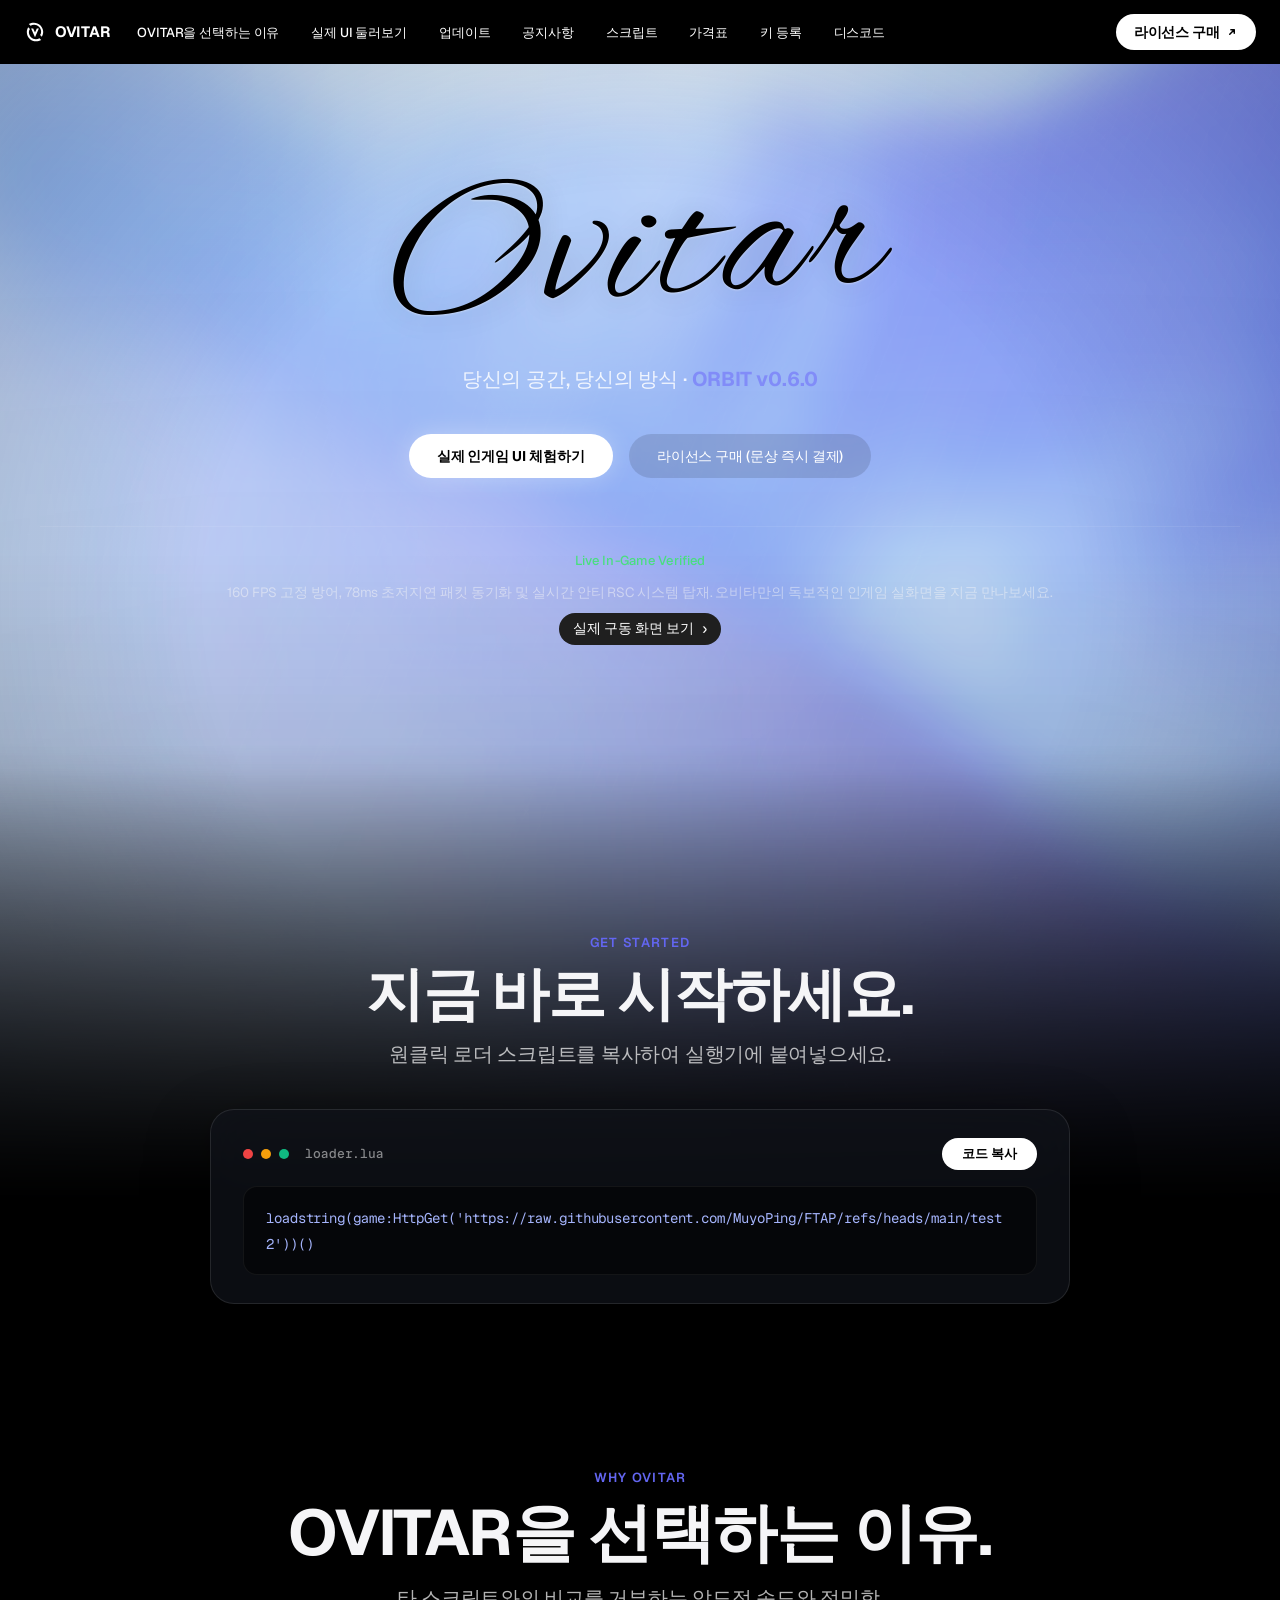
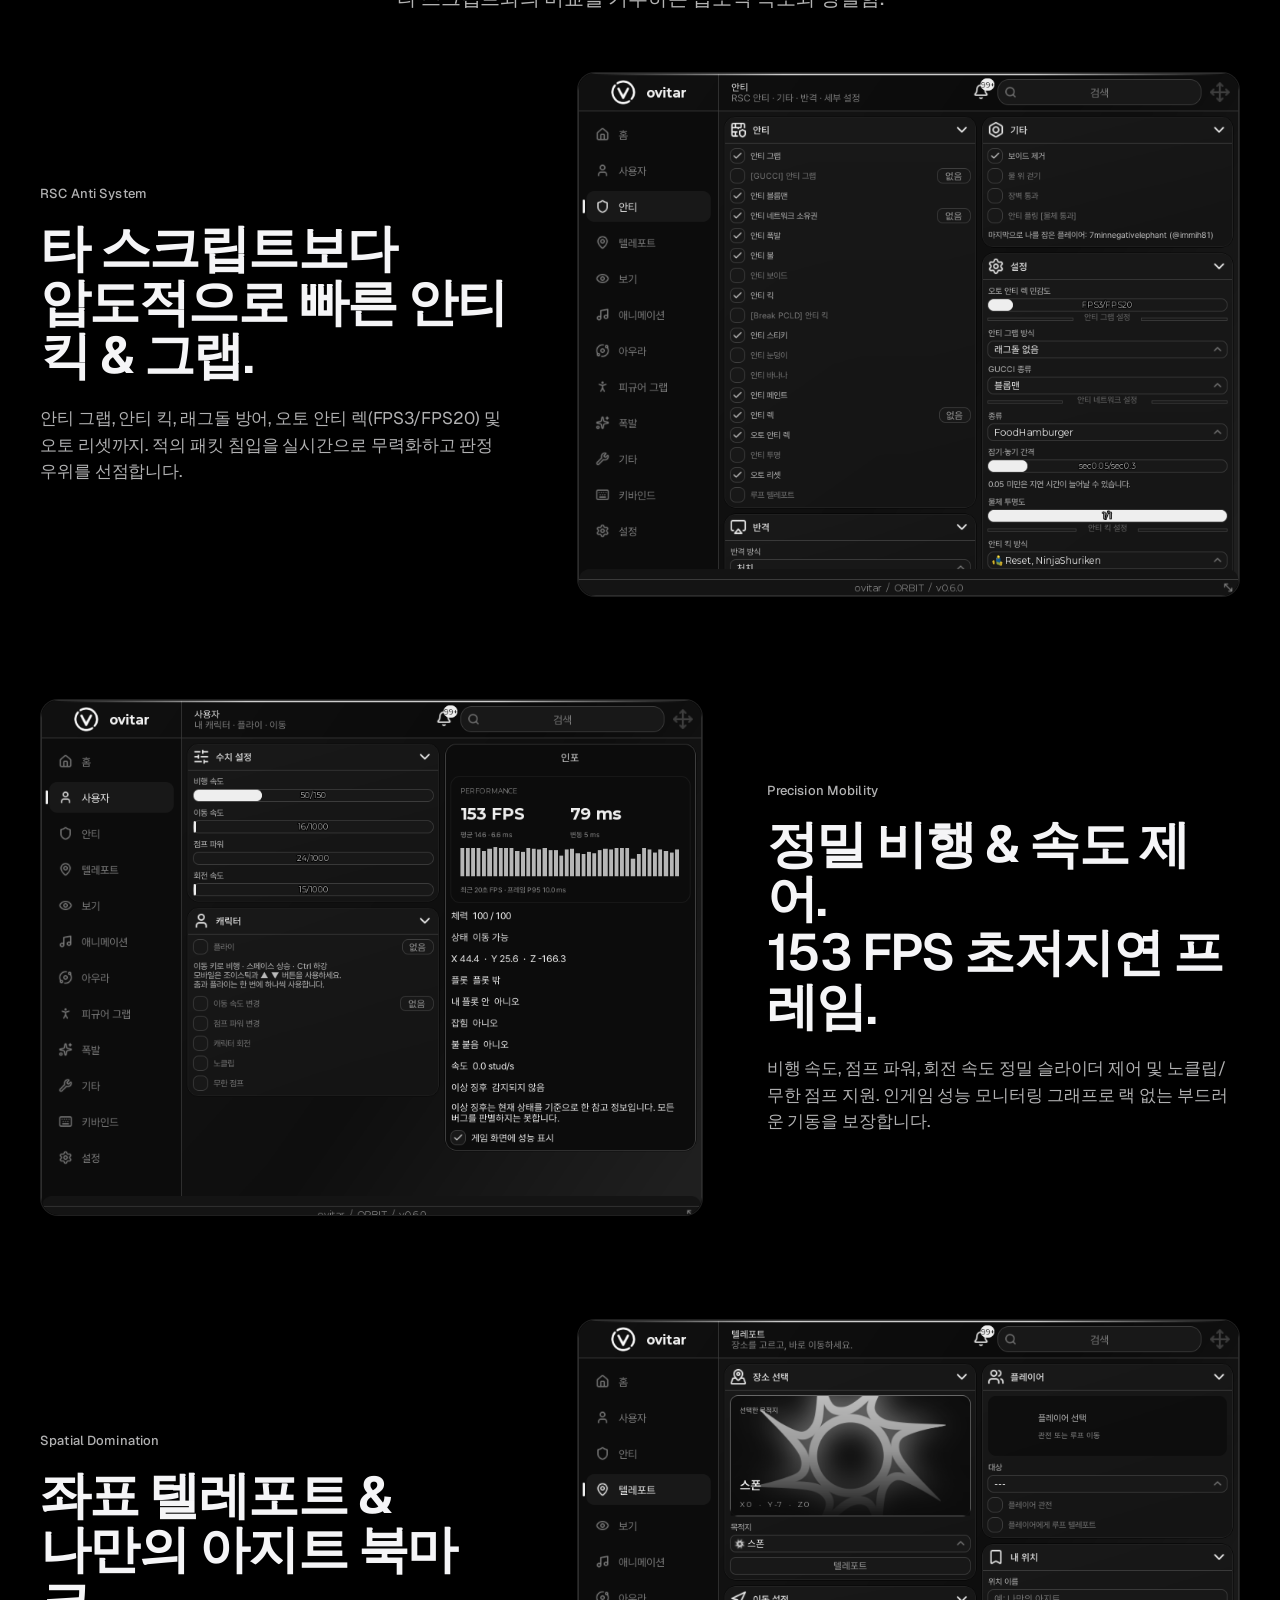
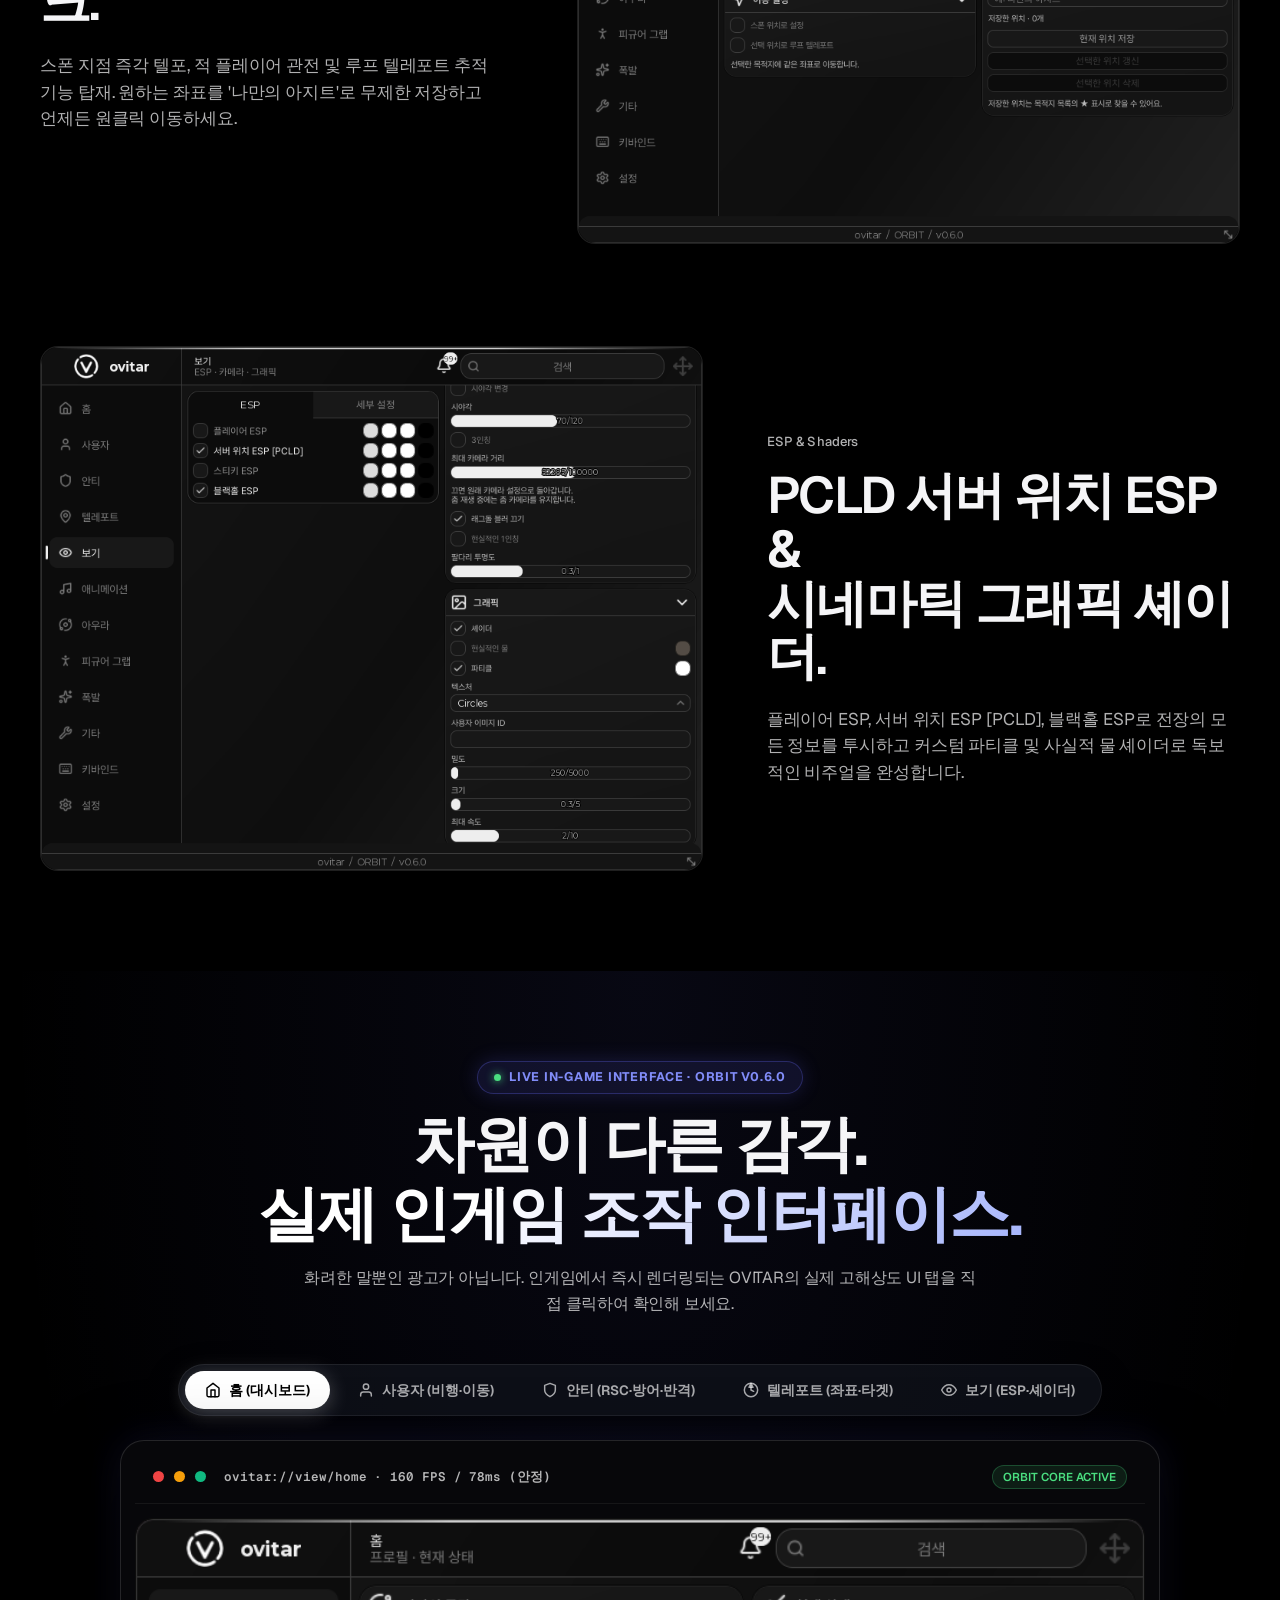
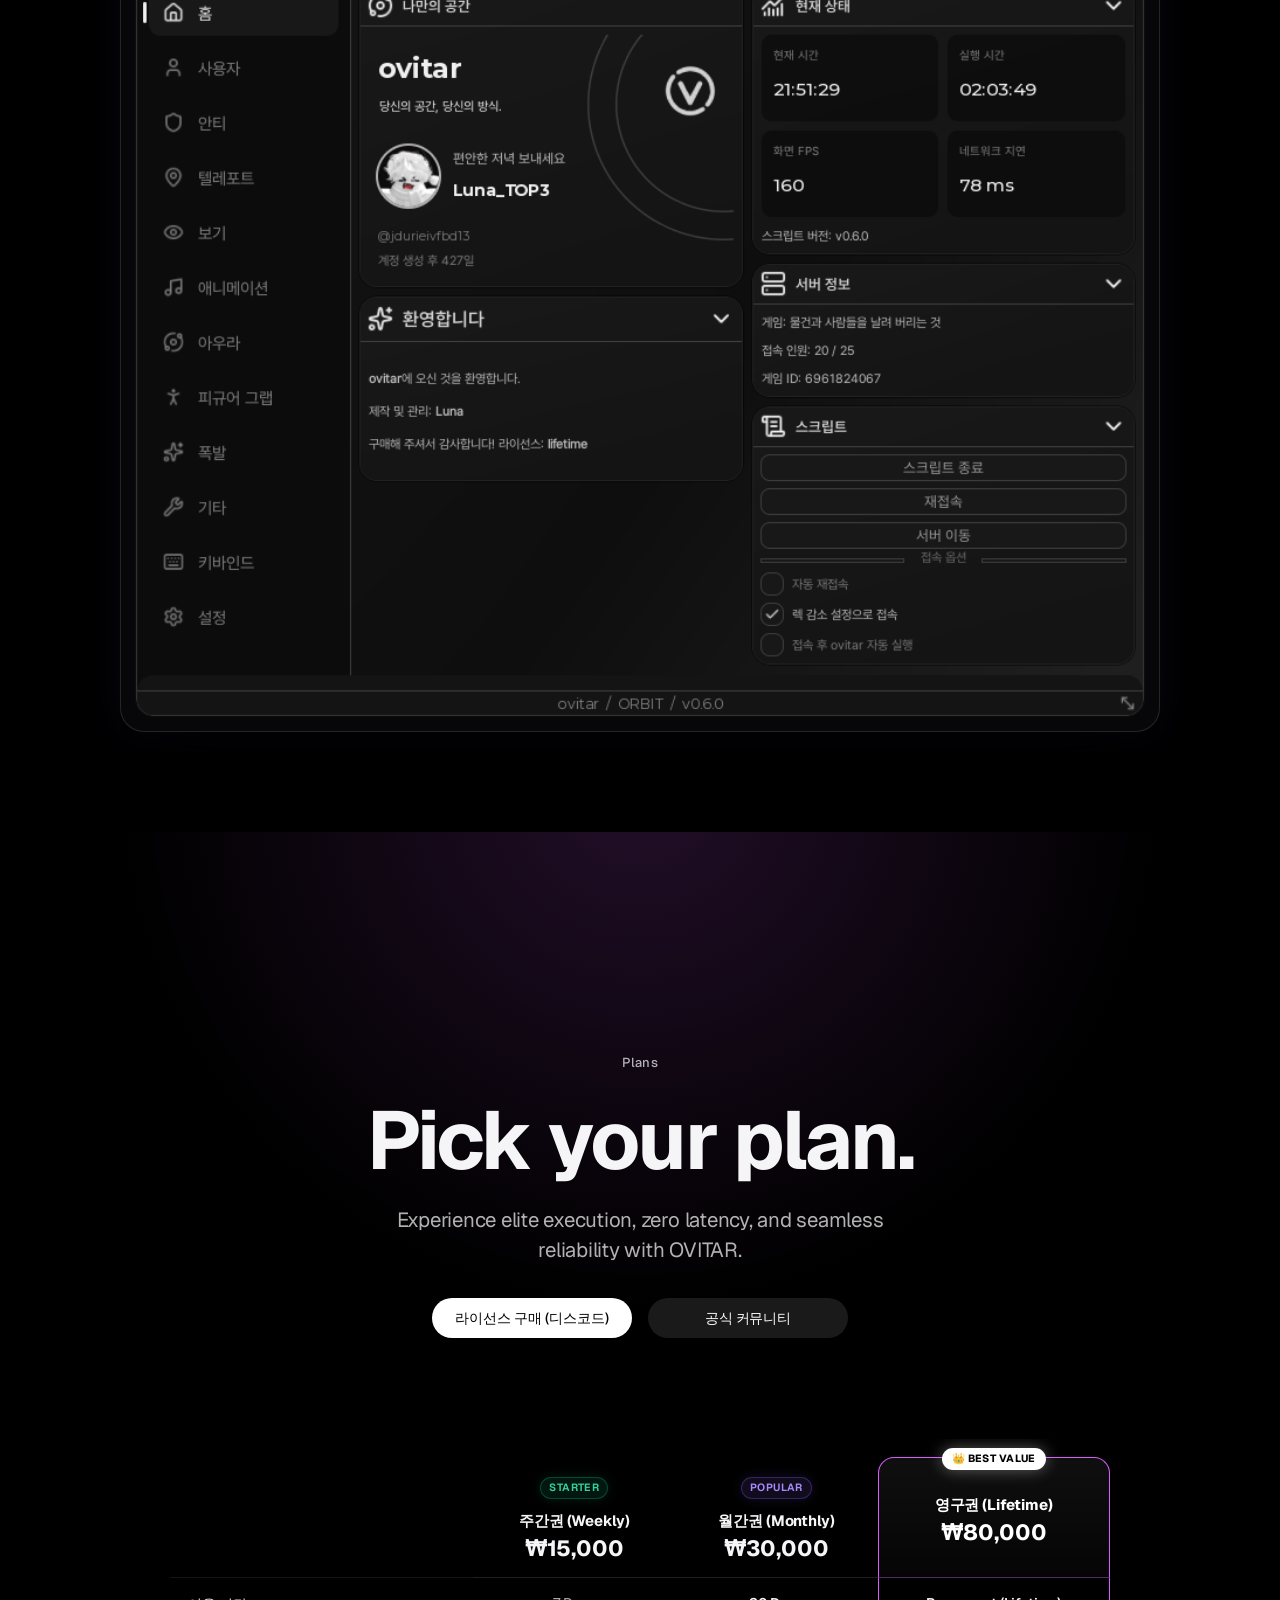
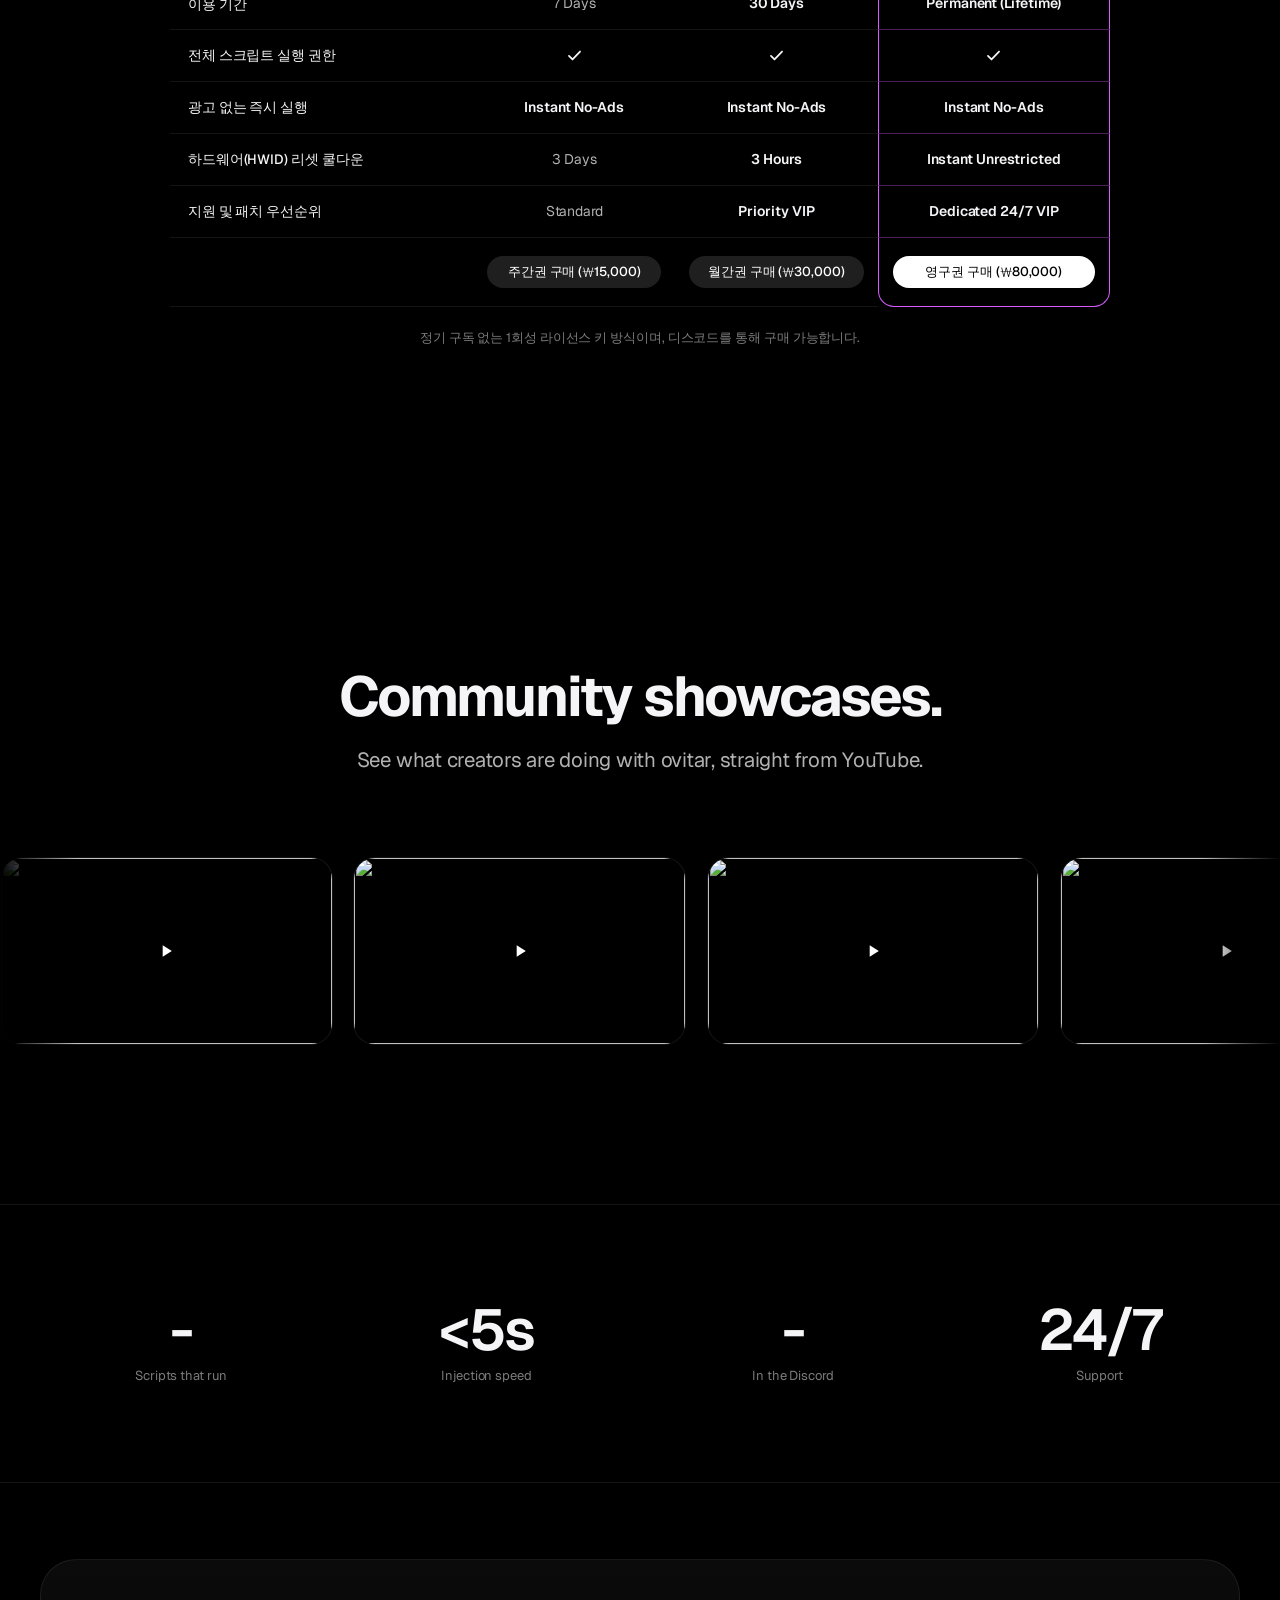
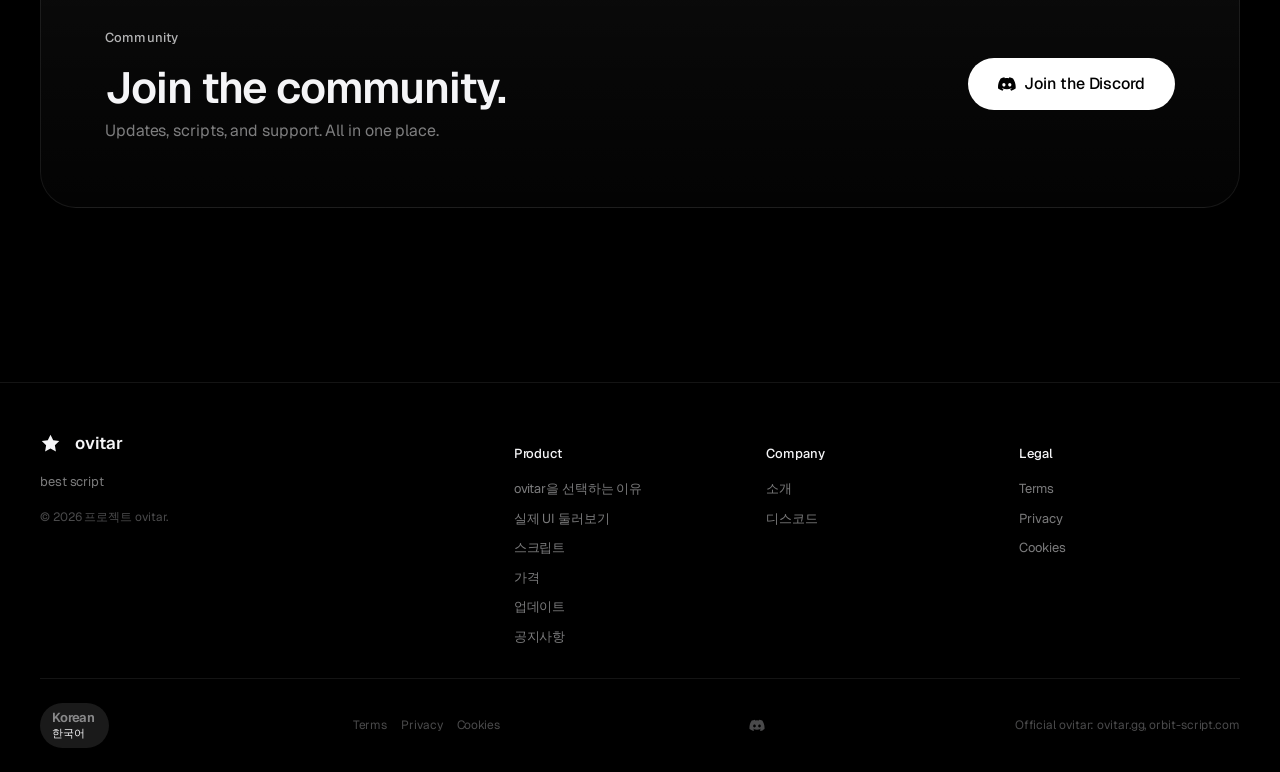
==== commit fb61fc34: "Update Discord embed to Premium Script with home screen and remove all Real images" ====
--- a/index.html
+++ b/index.html
@@ -48,7 +48,23 @@
         : /Android|iPhone|iPod|Mobile Safari|IEMobile|Opera Mini/i.test(ua) || /iPad/i.test(ua) || (/Mac/i.test(platform) && navigator.maxTouchPoints > 1 && /Safari/i.test(ua));
       document.documentElement.classList.toggle('is-mobile-device', !!mobile);
     } catch (e) {}
-  </script><link rel="preconnect" href="https://fonts.googleapis.com"><link rel="preconnect" href="https://fonts.gstatic.com" crossorigin><link rel="stylesheet" href="https://fonts.googleapis.com/css2?family=Geist:wght@400;500;600;700;800;900&family=Geist+Mono:wght@400;500&display=block"><title>OVITAR - 반물사 프리미엄 스크립트</title><meta name="description" content="가장 강력하고 빠른 반물사 스크립트 OVITAR. 차세대 성능을 경험해보세요."><link rel="canonical" href="https://ovitar.gg/en"><link rel="alternate" hreflang="en" href="https://ovitar.gg/en"><link rel="alternate" hreflang="de" href="https://ovitar.gg/de"><link rel="alternate" hreflang="es" href="https://ovitar.gg/es"><link rel="alternate" hreflang="fr" href="https://ovitar.gg/fr"><link rel="alternate" hreflang="pt-BR" href="https://ovitar.gg/pt-BR"><link rel="alternate" hreflang="ru" href="https://ovitar.gg/ru"><link rel="alternate" hreflang="tr" href="https://ovitar.gg/tr"><link rel="alternate" hreflang="zh-CN" href="https://ovitar.gg/zh-CN"><link rel="alternate" hreflang="ja" href="https://ovitar.gg/ja"><link rel="alternate" hreflang="ko" href="https://ovitar.gg/ko"><link rel="alternate" hreflang="th" href="https://ovitar.gg/th"><link rel="alternate" hreflang="pl" href="https://ovitar.gg/pl"><link rel="alternate" hreflang="ar" href="https://ovitar.gg/ar"><link rel="alternate" hreflang="vi" href="https://ovitar.gg/vi"><link rel="alternate" hreflang="id" href="https://ovitar.gg/id"><link rel="alternate" hreflang="x-default" href="https://ovitar.gg/en"><meta property="og:type" content="website"><meta property="og:site_name" content="ovitar"><meta property="og:url" content="https://ovitar.gg/en"><meta property="og:title" content="ovitar - Free Roblox Lua Script Executor"><meta property="og:description" content="ovitar is the best script for Roblox on Windows. Run scripts fast, explore ScriptHub, and customize every panel."><meta property="og:image" content="https://ovitar.gg/assets/hero/og-default.jpg"><meta property="og:image:width" content="1920"><meta property="og:image:height" content="1080"><meta name="twitter:card" content="summary_large_image"><meta name="twitter:title" content="ovitar - Free Roblox Lua Script Executor"><meta name="twitter:description" content="ovitar is the best script for Roblox on Windows. Run scripts fast, explore ScriptHub, and customize every panel."><meta name="twitter:image" content="https://ovitar.gg/assets/hero/og-default.jpg"><link rel="icon" type="image/png" sizes="192x192" href="./assets/favicon-192.png"><link rel="icon" type="image/png" sizes="48x48" href="./assets/favicon-48.png"><link rel="shortcut icon" href="./assets/favicon.ico"><link rel="apple-touch-icon" href="/apple-touch-icon.png"><meta name="astro-view-transitions-enabled" content="true"><meta name="astro-view-transitions-fallback" content="animate"><script src="/js/status-banner.js?v=3" defer data-astro-rerun></script><link rel="stylesheet" href="./css/index.Dp45hgx5.css">
+  </script><link rel="preconnect" href="https://fonts.googleapis.com"><link rel="preconnect" href="https://fonts.gstatic.com" crossorigin><link rel="stylesheet" href="https://fonts.googleapis.com/css2?family=Geist:wght@400;500;600;700;800;900&family=Geist+Mono:wght@400;500&display=block"><title>ovitar - Premium Roblox Script</title>
+<meta name="description" content="최고의 로블록스 유료 프리미엄 스크립트 ovitar. 안티 킥/그랩 원천 무효화, 초정밀 ESP, 텔레포트 및 고성능 인게임 GUI 지원.">
+<meta property="og:type" content="website">
+<meta property="og:site_name" content="ovitar">
+<meta property="og:url" content="https://ovitar.onrender.com">
+<meta property="og:title" content="ovitar - Premium Roblox Script">
+<meta property="og:description" content="최고의 로블록스 유료 프리미엄 스크립트 ovitar. 안티 킥/그랩 원천 무효화, 초정밀 ESP, 텔레포트 및 고성능 인게임 GUI 지원.">
+<meta property="og:image" content="https://ovitar.onrender.com/assets/ovitar_ui/tab_home.png">
+<meta property="og:image:secure_url" content="https://ovitar.onrender.com/assets/ovitar_ui/tab_home.png">
+<meta property="og:image:type" content="image/png">
+<meta property="og:image:width" content="862">
+<meta property="og:image:height" content="682">
+<meta property="og:image:alt" content="ovitar In-Game Dashboard">
+<meta name="twitter:card" content="summary_large_image">
+<meta name="twitter:title" content="ovitar - Premium Roblox Script">
+<meta name="twitter:description" content="최고의 로블록스 유료 프리미엄 스크립트 ovitar. 안티 킥/그랩 원천 무효화, 초정밀 ESP, 텔레포트 및 고성능 인게임 GUI 지원.">
+<meta name="twitter:image" content="https://ovitar.onrender.com/assets/ovitar_ui/tab_home.png"><link rel="icon" type="image/png" sizes="192x192" href="./assets/favicon-192.png"><link rel="icon" type="image/png" sizes="48x48" href="./assets/favicon-48.png"><link rel="shortcut icon" href="./assets/favicon.ico"><link rel="apple-touch-icon" href="/apple-touch-icon.png"><meta name="astro-view-transitions-enabled" content="true"><meta name="astro-view-transitions-fallback" content="animate"><script src="/js/status-banner.js?v=3" defer data-astro-rerun></script><link rel="stylesheet" href="./css/index.Dp45hgx5.css">
 <link rel="stylesheet" href="./css/about.V29mYoao.css"><script type="module" src="/_astro/hoisted.kJafuAKO.js"></script>
 
 <style id="perfect-polish">
@@ -758,7 +774,7 @@
 
 <section class="section" id="showcase"> <div class="container"> <div class="section-head" data-reveal> <h2 class="headline" style="font-size: clamp(36px, 4.4vw, 56px);">Community showcases.</h2> <p class="lede" style="margin: 20px auto 0;">See what creators are doing with ovitar, straight from YouTube.</p> </div> </div> <div class="showcase" data-showcase> <button type="button" class="showcase-arrow showcase-arrow--prev" data-showcase-prev aria-label="Previous videos"> <svg width="24" height="24" viewBox="0 0 24 24" fill="none" stroke="currentColor" stroke-width="2" stroke-linecap="round" stroke-linejoin="round" aria-hidden="true"><path d="M15 18l-6-6 6-6"></path></svg> </button> <div class="showcase-viewport" data-showcase-viewport> <ul class="showcase-track" data-showcase-track> <li class="showcase-item"> <button type="button" class="showcase-card" data-yt="OpyB6PB6zk0" aria-label="Play video"> <img class="showcase-thumb" src="https://i.ytimg.com/vi/OpyB6PB6zk0/hqdefault.jpg" alt="" width="480" height="360" loading="lazy" decoding="async"> <span class="showcase-play" aria-hidden="true"> <svg width="20" height="20" viewBox="0 0 24 24" fill="currentColor"><path d="M8 5v14l11-7z"></path></svg> </span> </button> </li><li class="showcase-item"> <button type="button" class="showcase-card" data-yt="s9bhIecyslI" aria-label="Play video"> <img class="showcase-thumb" src="https://i.ytimg.com/vi/s9bhIecyslI/hqdefault.jpg" alt="" width="480" height="360" loading="lazy" decoding="async"> <span class="showcase-play" aria-hidden="true"> <svg width="20" height="20" viewBox="0 0 24 24" fill="currentColor"><path d="M8 5v14l11-7z"></path></svg> </span> </button> </li><li class="showcase-item"> <button type="button" class="showcase-card" data-yt="p0uB8320hR8" aria-label="Play video"> <img class="showcase-thumb" src="https://i.ytimg.com/vi/p0uB8320hR8/hqdefault.jpg" alt="" width="480" height="360" loading="lazy" decoding="async"> <span class="showcase-play" aria-hidden="true"> <svg width="20" height="20" viewBox="0 0 24 24" fill="currentColor"><path d="M8 5v14l11-7z"></path></svg> </span> </button> </li><li class="showcase-item"> <button type="button" class="showcase-card" data-yt="zeQ32W5MZXg" aria-label="Play video"> <img class="showcase-thumb" src="https://i.ytimg.com/vi/zeQ32W5MZXg/hqdefault.jpg" alt="" width="480" height="360" loading="lazy" decoding="async"> <span class="showcase-play" aria-hidden="true"> <svg width="20" height="20" viewBox="0 0 24 24" fill="currentColor"><path d="M8 5v14l11-7z"></path></svg> </span> </button> </li><li class="showcase-item"> <button type="button" class="showcase-card" data-yt="9cVPGAt02uY" aria-label="Play video"> <img class="showcase-thumb" src="https://i.ytimg.com/vi/9cVPGAt02uY/hqdefault.jpg" alt="" width="480" height="360" loading="lazy" decoding="async"> <span class="showcase-play" aria-hidden="true"> <svg width="20" height="20" viewBox="0 0 24 24" fill="currentColor"><path d="M8 5v14l11-7z"></path></svg> </span> </button> </li><li class="showcase-item"> <button type="button" class="showcase-card" data-yt="9YW-aOWbHA4" aria-label="Play video"> <img class="showcase-thumb" src="https://i.ytimg.com/vi/9YW-aOWbHA4/hqdefault.jpg" alt="" width="480" height="360" loading="lazy" decoding="async"> <span class="showcase-play" aria-hidden="true"> <svg width="20" height="20" viewBox="0 0 24 24" fill="currentColor"><path d="M8 5v14l11-7z"></path></svg> </span> </button> </li><li class="showcase-item"> <button type="button" class="showcase-card" data-yt="4VPdTvUdTQA" aria-label="Play video"> <img class="showcase-thumb" src="https://i.ytimg.com/vi/4VPdTvUdTQA/hqdefault.jpg" alt="" width="480" height="360" loading="lazy" decoding="async"> <span class="showcase-play" aria-hidden="true"> <svg width="20" height="20" viewBox="0 0 24 24" fill="currentColor"><path d="M8 5v14l11-7z"></path></svg> </span> </button> </li><li class="showcase-item"> <button type="button" class="showcase-card" data-yt="9FS-iNjf0ss" aria-label="Play video"> <img class="showcase-thumb" src="https://i.ytimg.com/vi/9FS-iNjf0ss/hqdefault.jpg" alt="" width="480" height="360" loading="lazy" decoding="async"> <span class="showcase-play" aria-hidden="true"> <svg width="20" height="20" viewBox="0 0 24 24" fill="currentColor"><path d="M8 5v14l11-7z"></path></svg> </span> </button> </li><li class="showcase-item"> <button type="button" class="showcase-card" data-yt="fgZ3vse0YyA" aria-label="Play video"> <img class="showcase-thumb" src="https://i.ytimg.com/vi/fgZ3vse0YyA/hqdefault.jpg" alt="" width="480" height="360" loading="lazy" decoding="async"> <span class="showcase-play" aria-hidden="true"> <svg width="20" height="20" viewBox="0 0 24 24" fill="currentColor"><path d="M8 5v14l11-7z"></path></svg> </span> </button> </li><li class="showcase-item"> <button type="button" class="showcase-card" data-yt="gaQe8o46iRU" aria-label="Play video"> <img class="showcase-thumb" src="https://i.ytimg.com/vi/gaQe8o46iRU/hqdefault.jpg" alt="" width="480" height="360" loading="lazy" decoding="async"> <span class="showcase-play" aria-hidden="true"> <svg width="20" height="20" viewBox="0 0 24 24" fill="currentColor"><path d="M8 5v14l11-7z"></path></svg> </span> </button> </li><li class="showcase-item"> <button type="button" class="showcase-card" data-yt="qYG8UqllmUE" aria-label="Play video"> <img class="showcase-thumb" src="https://i.ytimg.com/vi/qYG8UqllmUE/hqdefault.jpg" alt="" width="480" height="360" loading="lazy" decoding="async"> <span class="showcase-play" aria-hidden="true"> <svg width="20" height="20" viewBox="0 0 24 24" fill="currentColor"><path d="M8 5v14l11-7z"></path></svg> </span> </button> </li><li class="showcase-item"> <button type="button" class="showcase-card" data-yt="r38pj8hfOvE" aria-label="Play video"> <img class="showcase-thumb" src="https://i.ytimg.com/vi/r38pj8hfOvE/hqdefault.jpg" alt="" width="480" height="360" loading="lazy" decoding="async"> <span class="showcase-play" aria-hidden="true"> <svg width="20" height="20" viewBox="0 0 24 24" fill="currentColor"><path d="M8 5v14l11-7z"></path></svg> </span> </button> </li><li class="showcase-item"> <button type="button" class="showcase-card" data-yt="JEbOUMqTVpo" aria-label="Play video"> <img class="showcase-thumb" src="https://i.ytimg.com/vi/JEbOUMqTVpo/hqdefault.jpg" alt="" width="480" height="360" loading="lazy" decoding="async"> <span class="showcase-play" aria-hidden="true"> <svg width="20" height="20" viewBox="0 0 24 24" fill="currentColor"><path d="M8 5v14l11-7z"></path></svg> </span> </button> </li><li class="showcase-item"> <button type="button" class="showcase-card" data-yt="onePKFEJBy0" aria-label="Play video"> <img class="showcase-thumb" src="https://i.ytimg.com/vi/onePKFEJBy0/hqdefault.jpg" alt="" width="480" height="360" loading="lazy" decoding="async"> <span class="showcase-play" aria-hidden="true"> <svg width="20" height="20" viewBox="0 0 24 24" fill="currentColor"><path d="M8 5v14l11-7z"></path></svg> </span> </button> </li><li class="showcase-item"> <button type="button" class="showcase-card" data-yt="xCYhKzP2sBA" aria-label="Play video"> <img class="showcase-thumb" src="https://i.ytimg.com/vi/xCYhKzP2sBA/hqdefault.jpg" alt="" width="480" height="360" loading="lazy" decoding="async"> <span class="showcase-play" aria-hidden="true"> <svg width="20" height="20" viewBox="0 0 24 24" fill="currentColor"><path d="M8 5v14l11-7z"></path></svg> </span> </button> </li><li class="showcase-item"> <button type="button" class="showcase-card" data-yt="NeCdoy67tCs" aria-label="Play video"> <img class="showcase-thumb" src="https://i.ytimg.com/vi/NeCdoy67tCs/hqdefault.jpg" alt="" width="480" height="360" loading="lazy" decoding="async"> <span class="showcase-play" aria-hidden="true"> <svg width="20" height="20" viewBox="0 0 24 24" fill="currentColor"><path d="M8 5v14l11-7z"></path></svg> </span> </button> </li><li class="showcase-item"> <button type="button" class="showcase-card" data-yt="kPvADZI8Rp8" aria-label="Play video"> <img class="showcase-thumb" src="https://i.ytimg.com/vi/kPvADZI8Rp8/hqdefault.jpg" alt="" width="480" height="360" loading="lazy" decoding="async"> <span class="showcase-play" aria-hidden="true"> <svg width="20" height="20" viewBox="0 0 24 24" fill="currentColor"><path d="M8 5v14l11-7z"></path></svg> </span> </button> </li><li class="showcase-item"> <button type="button" class="showcase-card" data-yt="E3C9_OTzrIg" aria-label="Play video"> <img class="showcase-thumb" src="https://i.ytimg.com/vi/E3C9_OTzrIg/hqdefault.jpg" alt="" width="480" height="360" loading="lazy" decoding="async"> <span class="showcase-play" aria-hidden="true"> <svg width="20" height="20" viewBox="0 0 24 24" fill="currentColor"><path d="M8 5v14l11-7z"></path></svg> </span> </button> </li><li class="showcase-item"> <button type="button" class="showcase-card" data-yt="FjVGZFb91zk" aria-label="Play video"> <img class="showcase-thumb" src="https://i.ytimg.com/vi/FjVGZFb91zk/hqdefault.jpg" alt="" width="480" height="360" loading="lazy" decoding="async"> <span class="showcase-play" aria-hidden="true"> <svg width="20" height="20" viewBox="0 0 24 24" fill="currentColor"><path d="M8 5v14l11-7z"></path></svg> </span> </button> </li><li class="showcase-item"> <button type="button" class="showcase-card" data-yt="SZmdwlO2uJo" aria-label="Play video"> <img class="showcase-thumb" src="https://i.ytimg.com/vi/SZmdwlO2uJo/hqdefault.jpg" alt="" width="480" height="360" loading="lazy" decoding="async"> <span class="showcase-play" aria-hidden="true"> <svg width="20" height="20" viewBox="0 0 24 24" fill="currentColor"><path d="M8 5v14l11-7z"></path></svg> </span> </button> </li><li class="showcase-item"> <button type="button" class="showcase-card" data-yt="oyogyGhMCac" aria-label="Play video"> <img class="showcase-thumb" src="https://i.ytimg.com/vi/oyogyGhMCac/hqdefault.jpg" alt="" width="480" height="360" loading="lazy" decoding="async"> <span class="showcase-play" aria-hidden="true"> <svg width="20" height="20" viewBox="0 0 24 24" fill="currentColor"><path d="M8 5v14l11-7z"></path></svg> </span> </button> </li><li class="showcase-item"> <button type="button" class="showcase-card" data-yt="CI6EgtlNEAM" aria-label="Play video"> <img class="showcase-thumb" src="https://i.ytimg.com/vi/CI6EgtlNEAM/hqdefault.jpg" alt="" width="480" height="360" loading="lazy" decoding="async"> <span class="showcase-play" aria-hidden="true"> <svg width="20" height="20" viewBox="0 0 24 24" fill="currentColor"><path d="M8 5v14l11-7z"></path></svg> </span> </button> </li><li class="showcase-item"> <button type="button" class="showcase-card" data-yt="G9dFSzY9Dt8" aria-label="Play video"> <img class="showcase-thumb" src="https://i.ytimg.com/vi/G9dFSzY9Dt8/hqdefault.jpg" alt="" width="480" height="360" loading="lazy" decoding="async"> <span class="showcase-play" aria-hidden="true"> <svg width="20" height="20" viewBox="0 0 24 24" fill="currentColor"><path d="M8 5v14l11-7z"></path></svg> </span> </button> </li><li class="showcase-item"> <button type="button" class="showcase-card" data-yt="zO0d618ehto" aria-label="Play video"> <img class="showcase-thumb" src="https://i.ytimg.com/vi/zO0d618ehto/hqdefault.jpg" alt="" width="480" height="360" loading="lazy" decoding="async"> <span class="showcase-play" aria-hidden="true"> <svg width="20" height="20" viewBox="0 0 24 24" fill="currentColor"><path d="M8 5v14l11-7z"></path></svg> </span> </button> </li><li class="showcase-item"> <button type="button" class="showcase-card" data-yt="fxa6gNtviiM" aria-label="Play video"> <img class="showcase-thumb" src="https://i.ytimg.com/vi/fxa6gNtviiM/hqdefault.jpg" alt="" width="480" height="360" loading="lazy" decoding="async"> <span class="showcase-play" aria-hidden="true"> <svg width="20" height="20" viewBox="0 0 24 24" fill="currentColor"><path d="M8 5v14l11-7z"></path></svg> </span> </button> </li><li class="showcase-item"> <button type="button" class="showcase-card" data-yt="9KrVl2qE9kM" aria-label="Play video"> <img class="showcase-thumb" src="https://i.ytimg.com/vi/9KrVl2qE9kM/hqdefault.jpg" alt="" width="480" height="360" loading="lazy" decoding="async"> <span class="showcase-play" aria-hidden="true"> <svg width="20" height="20" viewBox="0 0 24 24" fill="currentColor"><path d="M8 5v14l11-7z"></path></svg> </span> </button> </li><li class="showcase-item"> <button type="button" class="showcase-card" data-yt="N1JaPiugfQg" aria-label="Play video"> <img class="showcase-thumb" src="https://i.ytimg.com/vi/N1JaPiugfQg/hqdefault.jpg" alt="" width="480" height="360" loading="lazy" decoding="async"> <span class="showcase-play" aria-hidden="true"> <svg width="20" height="20" viewBox="0 0 24 24" fill="currentColor"><path d="M8 5v14l11-7z"></path></svg> </span> </button> </li><li class="showcase-item"> <button type="button" class="showcase-card" data-yt="9hl19wDVpGs" aria-label="Play video"> <img class="showcase-thumb" src="https://i.ytimg.com/vi/9hl19wDVpGs/hqdefault.jpg" alt="" width="480" height="360" loading="lazy" decoding="async"> <span class="showcase-play" aria-hidden="true"> <svg width="20" height="20" viewBox="0 0 24 24" fill="currentColor"><path d="M8 5v14l11-7z"></path></svg> </span> </button> </li><li class="showcase-item"> <button type="button" class="showcase-card" data-yt="C27ItF-qF1M" aria-label="Play video"> <img class="showcase-thumb" src="https://i.ytimg.com/vi/C27ItF-qF1M/hqdefault.jpg" alt="" width="480" height="360" loading="lazy" decoding="async"> <span class="showcase-play" aria-hidden="true"> <svg width="20" height="20" viewBox="0 0 24 24" fill="currentColor"><path d="M8 5v14l11-7z"></path></svg> </span> </button> </li><li class="showcase-item"> <button type="button" class="showcase-card" data-yt="BfCj-gtm2WE" aria-label="Play video"> <img class="showcase-thumb" src="https://i.ytimg.com/vi/BfCj-gtm2WE/hqdefault.jpg" alt="" width="480" height="360" loading="lazy" decoding="async"> <span class="showcase-play" aria-hidden="true"> <svg width="20" height="20" viewBox="0 0 24 24" fill="currentColor"><path d="M8 5v14l11-7z"></path></svg> </span> </button> </li><li class="showcase-item"> <button type="button" class="showcase-card" data-yt="CMDA07NEyM4" aria-label="Play video"> <img class="showcase-thumb" src="https://i.ytimg.com/vi/CMDA07NEyM4/hqdefault.jpg" alt="" width="480" height="360" loading="lazy" decoding="async"> <span class="showcase-play" aria-hidden="true"> <svg width="20" height="20" viewBox="0 0 24 24" fill="currentColor"><path d="M8 5v14l11-7z"></path></svg> </span> </button> </li><li class="showcase-item"> <button type="button" class="showcase-card" data-yt="p4-ZqpgmmMc" aria-label="Play video"> <img class="showcase-thumb" src="https://i.ytimg.com/vi/p4-ZqpgmmMc/hqdefault.jpg" alt="" width="480" height="360" loading="lazy" decoding="async"> <span class="showcase-play" aria-hidden="true"> <svg width="20" height="20" viewBox="0 0 24 24" fill="currentColor"><path d="M8 5v14l11-7z"></path></svg> </span> </button> </li><li class="showcase-item"> <button type="button" class="showcase-card" data-yt="MTd_K4UEaPg" aria-label="Play video"> <img class="showcase-thumb" src="https://i.ytimg.com/vi/MTd_K4UEaPg/hqdefault.jpg" alt="" width="480" height="360" loading="lazy" decoding="async"> <span class="showcase-play" aria-hidden="true"> <svg width="20" height="20" viewBox="0 0 24 24" fill="currentColor"><path d="M8 5v14l11-7z"></path></svg> </span> </button> </li><li class="showcase-item"> <button type="button" class="showcase-card" data-yt="h_IUQ_4xlJE" aria-label="Play video"> <img class="showcase-thumb" src="https://i.ytimg.com/vi/h_IUQ_4xlJE/hqdefault.jpg" alt="" width="480" height="360" loading="lazy" decoding="async"> <span class="showcase-play" aria-hidden="true"> <svg width="20" height="20" viewBox="0 0 24 24" fill="currentColor"><path d="M8 5v14l11-7z"></path></svg> </span> </button> </li><li class="showcase-item"> <button type="button" class="showcase-card" data-yt="LjMTQZdw5Is" aria-label="Play video"> <img class="showcase-thumb" src="https://i.ytimg.com/vi/LjMTQZdw5Is/hqdefault.jpg" alt="" width="480" height="360" loading="lazy" decoding="async"> <span class="showcase-play" aria-hidden="true"> <svg width="20" height="20" viewBox="0 0 24 24" fill="currentColor"><path d="M8 5v14l11-7z"></path></svg> </span> </button> </li><li class="showcase-item"> <button type="button" class="showcase-card" data-yt="sw4HyM_SH6g" aria-label="Play video"> <img class="showcase-thumb" src="https://i.ytimg.com/vi/sw4HyM_SH6g/hqdefault.jpg" alt="" width="480" height="360" loading="lazy" decoding="async"> <span class="showcase-play" aria-hidden="true"> <svg width="20" height="20" viewBox="0 0 24 24" fill="currentColor"><path d="M8 5v14l11-7z"></path></svg> </span> </button> </li><li class="showcase-item"> <button type="button" class="showcase-card" data-yt="LNzf3z6U37U" aria-label="Play video"> <img class="showcase-thumb" src="https://i.ytimg.com/vi/LNzf3z6U37U/hqdefault.jpg" alt="" width="480" height="360" loading="lazy" decoding="async"> <span class="showcase-play" aria-hidden="true"> <svg width="20" height="20" viewBox="0 0 24 24" fill="currentColor"><path d="M8 5v14l11-7z"></path></svg> </span> </button> </li><li class="showcase-item"> <button type="button" class="showcase-card" data-yt="xkYSDKtV0Jc" aria-label="Play video"> <img class="showcase-thumb" src="https://i.ytimg.com/vi/xkYSDKtV0Jc/hqdefault.jpg" alt="" width="480" height="360" loading="lazy" decoding="async"> <span class="showcase-play" aria-hidden="true"> <svg width="20" height="20" viewBox="0 0 24 24" fill="currentColor"><path d="M8 5v14l11-7z"></path></svg> </span> </button> </li><li class="showcase-item"> <button type="button" class="showcase-card" data-yt="uOyNEWaEbUE" aria-label="Play video"> <img class="showcase-thumb" src="https://i.ytimg.com/vi/uOyNEWaEbUE/hqdefault.jpg" alt="" width="480" height="360" loading="lazy" decoding="async"> <span class="showcase-play" aria-hidden="true"> <svg width="20" height="20" viewBox="0 0 24 24" fill="currentColor"><path d="M8 5v14l11-7z"></path></svg> </span> </button> </li><li class="showcase-item"> <button type="button" class="showcase-card" data-yt="ZvXlxeTkDAo" aria-label="Play video"> <img class="showcase-thumb" src="https://i.ytimg.com/vi/ZvXlxeTkDAo/hqdefault.jpg" alt="" width="480" height="360" loading="lazy" decoding="async"> <span class="showcase-play" aria-hidden="true"> <svg width="20" height="20" viewBox="0 0 24 24" fill="currentColor"><path d="M8 5v14l11-7z"></path></svg> </span> </button> </li><li class="showcase-item"> <button type="button" class="showcase-card" data-yt="mxxzOdSv68I" aria-label="Play video"> <img class="showcase-thumb" src="https://i.ytimg.com/vi/mxxzOdSv68I/hqdefault.jpg" alt="" width="480" height="360" loading="lazy" decoding="async"> <span class="showcase-play" aria-hidden="true"> <svg width="20" height="20" viewBox="0 0 24 24" fill="currentColor"><path d="M8 5v14l11-7z"></path></svg> </span> </button> </li><li class="showcase-item"> <button type="button" class="showcase-card" data-yt="XemLLwRUKos" aria-label="Play video"> <img class="showcase-thumb" src="https://i.ytimg.com/vi/XemLLwRUKos/hqdefault.jpg" alt="" width="480" height="360" loading="lazy" decoding="async"> <span class="showcase-play" aria-hidden="true"> <svg width="20" height="20" viewBox="0 0 24 24" fill="currentColor"><path d="M8 5v14l11-7z"></path></svg> </span> </button> </li><li class="showcase-item"> <button type="button" class="showcase-card" data-yt="XisI0_qyVh4" aria-label="Play video"> <img class="showcase-thumb" src="https://i.ytimg.com/vi/XisI0_qyVh4/hqdefault.jpg" alt="" width="480" height="360" loading="lazy" decoding="async"> <span class="showcase-play" aria-hidden="true"> <svg width="20" height="20" viewBox="0 0 24 24" fill="currentColor"><path d="M8 5v14l11-7z"></path></svg> </span> </button> </li><li class="showcase-item"> <button type="button" class="showcase-card" data-yt="jdm15oQOmX4" aria-label="Play video"> <img class="showcase-thumb" src="https://i.ytimg.com/vi/jdm15oQOmX4/hqdefault.jpg" alt="" width="480" height="360" loading="lazy" decoding="async"> <span class="showcase-play" aria-hidden="true"> <svg width="20" height="20" viewBox="0 0 24 24" fill="currentColor"><path d="M8 5v14l11-7z"></path></svg> </span> </button> </li><li class="showcase-item"> <button type="button" class="showcase-card" data-yt="vIBBSa9mLeg" aria-label="Play video"> <img class="showcase-thumb" src="https://i.ytimg.com/vi/vIBBSa9mLeg/hqdefault.jpg" alt="" width="480" height="360" loading="lazy" decoding="async"> <span class="showcase-play" aria-hidden="true"> <svg width="20" height="20" viewBox="0 0 24 24" fill="currentColor"><path d="M8 5v14l11-7z"></path></svg> </span> </button> </li><li class="showcase-item"> <button type="button" class="showcase-card" data-yt="D2tVq2YInMU" aria-label="Play video"> <img class="showcase-thumb" src="https://i.ytimg.com/vi/D2tVq2YInMU/hqdefault.jpg" alt="" width="480" height="360" loading="lazy" decoding="async"> <span class="showcase-play" aria-hidden="true"> <svg width="20" height="20" viewBox="0 0 24 24" fill="currentColor"><path d="M8 5v14l11-7z"></path></svg> </span> </button> </li><li class="showcase-item"> <button type="button" class="showcase-card" data-yt="9wE0ZLjNIL8" aria-label="Play video"> <img class="showcase-thumb" src="https://i.ytimg.com/vi/9wE0ZLjNIL8/hqdefault.jpg" alt="" width="480" height="360" loading="lazy" decoding="async"> <span class="showcase-play" aria-hidden="true"> <svg width="20" height="20" viewBox="0 0 24 24" fill="currentColor"><path d="M8 5v14l11-7z"></path></svg> </span> </button> </li><li class="showcase-item"> <button type="button" class="showcase-card" data-yt="Ojq4jgiF6D8" aria-label="Play video"> <img class="showcase-thumb" src="https://i.ytimg.com/vi/Ojq4jgiF6D8/hqdefault.jpg" alt="" width="480" height="360" loading="lazy" decoding="async"> <span class="showcase-play" aria-hidden="true"> <svg width="20" height="20" viewBox="0 0 24 24" fill="currentColor"><path d="M8 5v14l11-7z"></path></svg> </span> </button> </li><li class="showcase-item"> <button type="button" class="showcase-card" data-yt="F_EuVzUlXxc" aria-label="Play video"> <img class="showcase-thumb" src="https://i.ytimg.com/vi/F_EuVzUlXxc/hqdefault.jpg" alt="" width="480" height="360" loading="lazy" decoding="async"> <span class="showcase-play" aria-hidden="true"> <svg width="20" height="20" viewBox="0 0 24 24" fill="currentColor"><path d="M8 5v14l11-7z"></path></svg> </span> </button> </li><li class="showcase-item"> <button type="button" class="showcase-card" data-yt="0o_cQs5mbS4" aria-label="Play video"> <img class="showcase-thumb" src="https://i.ytimg.com/vi/0o_cQs5mbS4/hqdefault.jpg" alt="" width="480" height="360" loading="lazy" decoding="async"> <span class="showcase-play" aria-hidden="true"> <svg width="20" height="20" viewBox="0 0 24 24" fill="currentColor"><path d="M8 5v14l11-7z"></path></svg> </span> </button> </li><li class="showcase-item"> <button type="button" class="showcase-card" data-yt="xnr2ugyE3So" aria-label="Play video"> <img class="showcase-thumb" src="https://i.ytimg.com/vi/xnr2ugyE3So/hqdefault.jpg" alt="" width="480" height="360" loading="lazy" decoding="async"> <span class="showcase-play" aria-hidden="true"> <svg width="20" height="20" viewBox="0 0 24 24" fill="currentColor"><path d="M8 5v14l11-7z"></path></svg> </span> </button> </li><li class="showcase-item"> <button type="button" class="showcase-card" data-yt="FIVNji7A1Ik" aria-label="Play video"> <img class="showcase-thumb" src="https://i.ytimg.com/vi/FIVNji7A1Ik/hqdefault.jpg" alt="" width="480" height="360" loading="lazy" decoding="async"> <span class="showcase-play" aria-hidden="true"> <svg width="20" height="20" viewBox="0 0 24 24" fill="currentColor"><path d="M8 5v14l11-7z"></path></svg> </span> </button> </li><li class="showcase-item"> <button type="button" class="showcase-card" data-yt="eXyg2AeVTro" aria-label="Play video"> <img class="showcase-thumb" src="https://i.ytimg.com/vi/eXyg2AeVTro/hqdefault.jpg" alt="" width="480" height="360" loading="lazy" decoding="async"> <span class="showcase-play" aria-hidden="true"> <svg width="20" height="20" viewBox="0 0 24 24" fill="currentColor"><path d="M8 5v14l11-7z"></path></svg> </span> </button> </li><li class="showcase-item"> <button type="button" class="showcase-card" data-yt="-NPFY-gUO_0" aria-label="Play video"> <img class="showcase-thumb" src="https://i.ytimg.com/vi/-NPFY-gUO_0/hqdefault.jpg" alt="" width="480" height="360" loading="lazy" decoding="async"> <span class="showcase-play" aria-hidden="true"> <svg width="20" height="20" viewBox="0 0 24 24" fill="currentColor"><path d="M8 5v14l11-7z"></path></svg> </span> </button> </li><li class="showcase-item"> <button type="button" class="showcase-card" data-yt="wL-Rz8QB58M" aria-label="Play video"> <img class="showcase-thumb" src="https://i.ytimg.com/vi/wL-Rz8QB58M/hqdefault.jpg" alt="" width="480" height="360" loading="lazy" decoding="async"> <span class="showcase-play" aria-hidden="true"> <svg width="20" height="20" viewBox="0 0 24 24" fill="currentColor"><path d="M8 5v14l11-7z"></path></svg> </span> </button> </li><li class="showcase-item"> <button type="button" class="showcase-card" data-yt="pw56U0qvLVk" aria-label="Play video"> <img class="showcase-thumb" src="https://i.ytimg.com/vi/pw56U0qvLVk/hqdefault.jpg" alt="" width="480" height="360" loading="lazy" decoding="async"> <span class="showcase-play" aria-hidden="true"> <svg width="20" height="20" viewBox="0 0 24 24" fill="currentColor"><path d="M8 5v14l11-7z"></path></svg> </span> </button> </li><li class="showcase-item"> <button type="button" class="showcase-card" data-yt="Hj36fBipwK4" aria-label="Play video"> <img class="showcase-thumb" src="https://i.ytimg.com/vi/Hj36fBipwK4/hqdefault.jpg" alt="" width="480" height="360" loading="lazy" decoding="async"> <span class="showcase-play" aria-hidden="true"> <svg width="20" height="20" viewBox="0 0 24 24" fill="currentColor"><path d="M8 5v14l11-7z"></path></svg> </span> </button> </li><li class="showcase-item"> <button type="button" class="showcase-card" data-yt="bxL0lmzbWco" aria-label="Play video"> <img class="showcase-thumb" src="https://i.ytimg.com/vi/bxL0lmzbWco/hqdefault.jpg" alt="" width="480" height="360" loading="lazy" decoding="async"> <span class="showcase-play" aria-hidden="true"> <svg width="20" height="20" viewBox="0 0 24 24" fill="currentColor"><path d="M8 5v14l11-7z"></path></svg> </span> </button> </li><li class="showcase-item"> <button type="button" class="showcase-card" data-yt="0ZqA0-25MEk" aria-label="Play video"> <img class="showcase-thumb" src="https://i.ytimg.com/vi/0ZqA0-25MEk/hqdefault.jpg" alt="" width="480" height="360" loading="lazy" decoding="async"> <span class="showcase-play" aria-hidden="true"> <svg width="20" height="20" viewBox="0 0 24 24" fill="currentColor"><path d="M8 5v14l11-7z"></path></svg> </span> </button> </li> </ul> </div> <button type="button" class="showcase-arrow showcase-arrow--next" data-showcase-next aria-label="Next videos"> <svg width="24" height="24" viewBox="0 0 24 24" fill="none" stroke="currentColor" stroke-width="2" stroke-linecap="round" stroke-linejoin="round" aria-hidden="true"><path d="M9 18l6-6-6-6"></path></svg> </button> </div> <div class="yt-modal" data-yt-modal hidden> <div class="yt-modal-backdrop" data-yt-close></div> <div class="yt-modal-dialog" role="dialog" aria-modal="true" aria-label="Play video"> <button type="button" class="yt-modal-close" data-yt-close aria-label="Close"> <svg width="22" height="22" viewBox="0 0 24 24" fill="none" stroke="currentColor" stroke-width="2" stroke-linecap="round" stroke-linejoin="round" aria-hidden="true"><line x1="18" y1="6" x2="6" y2="18"></line><line x1="6" y1="6" x2="18" y2="18"></line></svg> </button> <div class="yt-modal-frame" data-yt-frame></div> </div> </div> </section> 
 
- <section class="section" id="themes"> <div class="container"> <div class="section-head" data-reveal> <h2 class="headline" style="font-size: clamp(44px, 6vw, 80px);">Get to know it.</h2> <p class="lede" style="margin-top: 20px; margin-inline: auto;">Built-in themes. Custom ones too. ovitar looks the way you want.</p> </div> <div class="theme-switcher" data-theme-switcher data-reveal> <div class="theme-stage"> <div class="theme-slide is-active" data-theme-slide="light" data-theme-name="Light" data-theme-color="#e6e6e9"> <img src="./_astro/theme-light.CfJplNfS_6Ol2G.webp" alt="Light theme" loading="lazy" decoding="async" width="1250" height="687"> </div><div class="theme-slide" data-theme-slide="dark" data-theme-name="Dark" data-theme-color="#9aa0ab"> <img src="./_astro/theme-dark.CEv5AZpm_Sq5Wd.webp" alt="Dark theme" loading="lazy" decoding="async" width="1250" height="687"> </div><div class="theme-slide" data-theme-slide="blue" data-theme-name="Blue" data-theme-color="#5b9bf5"> <img src="./_astro/theme-blue.DSm-s2Ui_Z1oFS3C.webp" alt="Blue theme" loading="lazy" decoding="async" width="1250" height="687"> </div><div class="theme-slide" data-theme-slide="indigo" data-theme-name="Indigo" data-theme-color="#7b82f0"> <img src="./_astro/theme-indigo.DUShko4L_UIsx6.webp" alt="Indigo theme" loading="lazy" decoding="async" width="1250" height="687"> </div><div class="theme-slide" data-theme-slide="purple" data-theme-name="Purple" data-theme-color="#9b7ef2"> <img src="./_astro/theme-purple.CEChmKm2_Z2a4EUn.webp" alt="Purple theme" loading="lazy" decoding="async" width="1250" height="687"> </div><div class="theme-slide" data-theme-slide="pink" data-theme-name="Pink" data-theme-color="#e85d9c"> <img src="./_astro/theme-pink.C4Ygtvso_mS9h8.webp" alt="Pink theme" loading="lazy" decoding="async" width="1250" height="687"> </div><div class="theme-slide" data-theme-slide="red" data-theme-name="Red" data-theme-color="#f2616b"> <img src="./_astro/theme-red.rZn-d9bY_vM7Gx.webp" alt="Red theme" loading="lazy" decoding="async" width="1250" height="687"> </div><div class="theme-slide" data-theme-slide="orange" data-theme-name="Orange" data-theme-color="#e0975a"> <img src="./_astro/theme-orange.CXYl5sZG_10FKO6.webp" alt="Orange theme" loading="lazy" decoding="async" width="1250" height="687"> </div><div class="theme-slide" data-theme-slide="yellow" data-theme-name="Yellow" data-theme-color="#e6c24e"> <img src="./_astro/theme-yellow.B5GCUdGo_1ch5W8.webp" alt="Yellow theme" loading="lazy" decoding="async" width="1250" height="687"> </div><div class="theme-slide" data-theme-slide="green" data-theme-name="Green" data-theme-color="#57c26a"> <img src="./_astro/theme-green.BHBT9rEi_10zMsV.webp" alt="Green theme" loading="lazy" decoding="async" width="1250" height="687"> </div><div class="theme-slide" data-theme-slide="teal" data-theme-name="Teal" data-theme-color="#40bfae"> <img src="./_astro/theme-teal.B0KH_nJX_ZAR4Fr.webp" alt="Teal theme" loading="lazy" decoding="async" width="1250" height="687"> </div><div class="theme-slide" data-theme-slide="cyan" data-theme-name="Cyan" data-theme-color="#4fc4dd"> <img src="./_astro/theme-cyan.D7SClepS_vrwoh.webp" alt="Cyan theme" loading="lazy" decoding="async" width="1250" height="687"> </div><div class="theme-slide" data-theme-slide="olemad" data-theme-name="Olemad" data-theme-color="#c9a06a"> <img src="./_astro/theme-olemad.DI0lsHq4_Z28LLxr.webp" alt="Olemad theme" loading="lazy" decoding="async" width="1250" height="687"> </div><div class="theme-slide" data-theme-slide="sir-meme" data-theme-name="Sir Meme" data-theme-color="#d95cd8"> <img src="./_astro/theme-sir-meme.BpyrvjP4_ZoEmB8.webp" alt="Sir Meme theme" loading="lazy" decoding="async" width="1250" height="687"> </div><div class="theme-slide" data-theme-slide="darkmodz" data-theme-name="darkModz" data-theme-color="#ef4444"> <img src="./_astro/theme-darkmodz.DMZObgwG_ZSNd9P.webp" alt="darkModz theme" loading="lazy" decoding="async" width="1250" height="687"> </div><div class="theme-slide" data-theme-slide="mirko" data-theme-name="MIRKO KING" data-theme-color="#e0a020"> <img src="./_astro/theme-mirko-king.Bacbgf9j_2rjt9p.webp" alt="MIRKO KING theme" loading="lazy" decoding="async" width="1250" height="687"> </div> <button type="button" class="theme-arrow theme-arrow--prev" data-theme-prev aria-label="Previous theme"> <svg width="22" height="22" viewBox="0 0 24 24" fill="none" stroke="currentColor" stroke-width="2" stroke-linecap="round" stroke-linejoin="round" aria-hidden="true"><path d="M15 18l-6-6 6-6"></path></svg> </button> <button type="button" class="theme-arrow theme-arrow--next" data-theme-next aria-label="Next theme"> <svg width="22" height="22" viewBox="0 0 24 24" fill="none" stroke="currentColor" stroke-width="2" stroke-linecap="round" stroke-linejoin="round" aria-hidden="true"><path d="M9 18l6-6-6-6"></path></svg> </button> </div> <p class="theme-caption" data-theme-caption style="color:#e6e6e9">Light</p> </div> </div> </section> <section class="section"> <div class="container"> <h2 class="headline" data-reveal style="margin-bottom: clamp(32px, 4vw, 56px); font-size: clamp(40px, 5vw, 64px);">Built for how you script.</h2> <div class="acc-split" data-reveal> <div class="acc" id="acc-1"> <div class="acc-item"> <div class="acc-head"> Arrange every panel. <span class="acc-arrow"><svg width="16" height="16" viewBox="0 0 24 24" fill="none" stroke="currentColor" stroke-width="2" stroke-linecap="round" stroke-linejoin="round"><polyline points="6 9 12 15 18 9"></polyline></svg></span> </div> <div class="acc-body"> <div class="acc-body-inner">Resize, dock, or float every panel. Explorer, Editor, Terminal. Build the layout you actually use and save it.</div> </div> </div> <div class="acc-item"> <div class="acc-head"> Themes, fonts, accents. <span class="acc-arrow"><svg width="16" height="16" viewBox="0 0 24 24" fill="none" stroke="currentColor" stroke-width="2" stroke-linecap="round" stroke-linejoin="round"><polyline points="6 9 12 15 18 9"></polyline></svg></span> </div> <div class="acc-body"> <div class="acc-body-inner">Choose from built-in themes. Add your own. Set a background. Change the accent. Make ovitar feel like yours.</div> </div> </div> <div class="acc-item"> <div class="acc-head"> VS Code, side by side. <span class="acc-arrow"><svg width="16" height="16" viewBox="0 0 24 24" fill="none" stroke="currentColor" stroke-width="2" stroke-linecap="round" stroke-linejoin="round"><polyline points="6 9 12 15 18 9"></polyline></svg></span> </div> <div class="acc-body"> <div class="acc-body-inner">Control ovitar directly from VS Code. Sync edits live between editors. Attach to Roblox, run scripts, and open files as tabs.</div> </div> </div> <div class="acc-item"> <div class="acc-head"> Everything in one place. <span class="acc-arrow"><svg width="16" height="16" viewBox="0 0 24 24" fill="none" stroke="currentColor" stroke-width="2" stroke-linecap="round" stroke-linejoin="round"><polyline points="6 9 12 15 18 9"></polyline></svg></span> </div> <div class="acc-body"> <div class="acc-body-inner">Scripts, AutoExec, terminal, attach state. All in one window. Nothing to alt-tab.</div> </div> </div> </div> <div data-reveal style="position: relative;"> <div style="border-radius: var(--r-xl); overflow: hidden; box-shadow: var(--shadow-3);"> <img src="./assets/ovitar_ui/tab_home.png" alt="ovitar on a laptop" class="img-full" loading="lazy" decoding="async" width="1536" height="1024"> </div> </div> </div> </div> </section> <section class="section-tight" aria-label="By the numbers" style="border-top: 1px solid var(--border); border-bottom: 1px solid var(--border);"> <div class="container"> <div class="stats-grid" data-stagger> <div> <div class="stat-value" id="stat-unc-pct">-</div> <div class="small" style="margin-top: 8px;">Scripts that run</div> </div> <div> <div class="stat-value">&lt;5s</div> <div class="small" style="margin-top: 8px;">Injection speed</div> </div> <div> <div class="stat-value" id="discord-member-count">-</div> <div class="small" style="margin-top: 8px;">In the Discord</div> </div> <div> <div class="stat-value">24/7</div> <div class="small" style="margin-top: 8px;">Support</div> </div> </div> </div> </section>   </div> <section class="section-tight" style="padding-block: clamp(48px, 6vw, 80px) clamp(80px, 10vw, 140px);"> <div class="container"> <div data-reveal class="discord-cta"> <div> <p class="eyebrow">Community</p> <h2 class="subheadline" style="margin-bottom: 8px;">Join the community.</h2> <p style="color: var(--fg-50); font-size: 16px; margin: 0;">Updates, scripts, and support. All in one place.</p> </div> <a href="https://discord.gg/ovitar" target="_blank" rel="noopener" class="btn btn-primary btn-lg"> <svg class="discord-symbol" width="18" height="18" viewBox="0 0 59 44" aria-hidden="true"><path d="M37.1937 0C36.6265 1.0071 36.1172 2.04893 35.6541 3.11392C31.2553 2.45409 26.7754 2.45409 22.365 3.11392C21.9136 2.04893 21.3926 1.0071 20.8254 0C16.6928 0.70613 12.6644 1.94475 8.84436 3.69271C1.27372 14.9098 -0.775214 25.8374 0.243466 36.6146C4.67704 39.8906 9.6431 42.391 14.9333 43.9884C16.1256 42.391 17.179 40.6893 18.0819 38.9182C16.3687 38.2815 14.7133 37.4828 13.1274 36.5567C13.5442 36.2557 13.9493 35.9432 14.3429 35.6422C23.6384 40.0179 34.4039 40.0179 43.711 35.6422C44.1046 35.9663 44.5097 36.2789 44.9264 36.5567C43.3405 37.4943 41.6852 38.2815 39.9604 38.9298C40.8633 40.7009 41.9167 42.4025 43.109 44C48.3992 42.4025 53.3653 39.9137 57.7988 36.6377C59.0027 24.1358 55.7383 13.3007 49.1748 3.70429C45.3663 1.95633 41.3379 0.717706 37.2053 0.0231518L37.1937 0ZM19.3784 29.9816C16.5192 29.9816 14.1461 27.3886 14.1461 24.1821C14.1461 20.9755 16.4266 18.371 19.3669 18.371C22.3071 18.371 24.6455 20.9871 24.5992 24.1821C24.5529 27.377 22.2956 29.9816 19.3784 29.9816ZM38.6639 29.9816C35.7931 29.9816 33.4431 27.3886 33.4431 24.1821C33.4431 20.9755 35.7236 18.371 38.6639 18.371C41.6042 18.371 43.9309 20.9871 43.8846 24.1821C43.8383 27.377 41.581 29.9816 38.6639 29.9816Z" fill="currentColor"></path></svg> Join the Discord </a> </div> </div> </section>  <script>
+   <section class="section-tight" aria-label="By the numbers" style="border-top: 1px solid var(--border); border-bottom: 1px solid var(--border);"> <div class="container"> <div class="stats-grid" data-stagger> <div> <div class="stat-value" id="stat-unc-pct">-</div> <div class="small" style="margin-top: 8px;">Scripts that run</div> </div> <div> <div class="stat-value">&lt;5s</div> <div class="small" style="margin-top: 8px;">Injection speed</div> </div> <div> <div class="stat-value" id="discord-member-count">-</div> <div class="small" style="margin-top: 8px;">In the Discord</div> </div> <div> <div class="stat-value">24/7</div> <div class="small" style="margin-top: 8px;">Support</div> </div> </div> </div> </section>   </div> <section class="section-tight" style="padding-block: clamp(48px, 6vw, 80px) clamp(80px, 10vw, 140px);"> <div class="container"> <div data-reveal class="discord-cta"> <div> <p class="eyebrow">Community</p> <h2 class="subheadline" style="margin-bottom: 8px;">Join the community.</h2> <p style="color: var(--fg-50); font-size: 16px; margin: 0;">Updates, scripts, and support. All in one place.</p> </div> <a href="https://discord.gg/ovitar" target="_blank" rel="noopener" class="btn btn-primary btn-lg"> <svg class="discord-symbol" width="18" height="18" viewBox="0 0 59 44" aria-hidden="true"><path d="M37.1937 0C36.6265 1.0071 36.1172 2.04893 35.6541 3.11392C31.2553 2.45409 26.7754 2.45409 22.365 3.11392C21.9136 2.04893 21.3926 1.0071 20.8254 0C16.6928 0.70613 12.6644 1.94475 8.84436 3.69271C1.27372 14.9098 -0.775214 25.8374 0.243466 36.6146C4.67704 39.8906 9.6431 42.391 14.9333 43.9884C16.1256 42.391 17.179 40.6893 18.0819 38.9182C16.3687 38.2815 14.7133 37.4828 13.1274 36.5567C13.5442 36.2557 13.9493 35.9432 14.3429 35.6422C23.6384 40.0179 34.4039 40.0179 43.711 35.6422C44.1046 35.9663 44.5097 36.2789 44.9264 36.5567C43.3405 37.4943 41.6852 38.2815 39.9604 38.9298C40.8633 40.7009 41.9167 42.4025 43.109 44C48.3992 42.4025 53.3653 39.9137 57.7988 36.6377C59.0027 24.1358 55.7383 13.3007 49.1748 3.70429C45.3663 1.95633 41.3379 0.717706 37.2053 0.0231518L37.1937 0ZM19.3784 29.9816C16.5192 29.9816 14.1461 27.3886 14.1461 24.1821C14.1461 20.9755 16.4266 18.371 19.3669 18.371C22.3071 18.371 24.6455 20.9871 24.5992 24.1821C24.5529 27.377 22.2956 29.9816 19.3784 29.9816ZM38.6639 29.9816C35.7931 29.9816 33.4431 27.3886 33.4431 24.1821C33.4431 20.9755 35.7236 18.371 38.6639 18.371C41.6042 18.371 43.9309 20.9871 43.8846 24.1821C43.8383 27.377 41.581 29.9816 38.6639 29.9816Z" fill="currentColor"></path></svg> Join the Discord </a> </div> </div> </section>  <script>
     function initPartnerRotation() {
       const strip = document.querySelector('[data-partner-strip]');
       if (!strip || strip.dataset.partnerRotationReady === 'true') return;
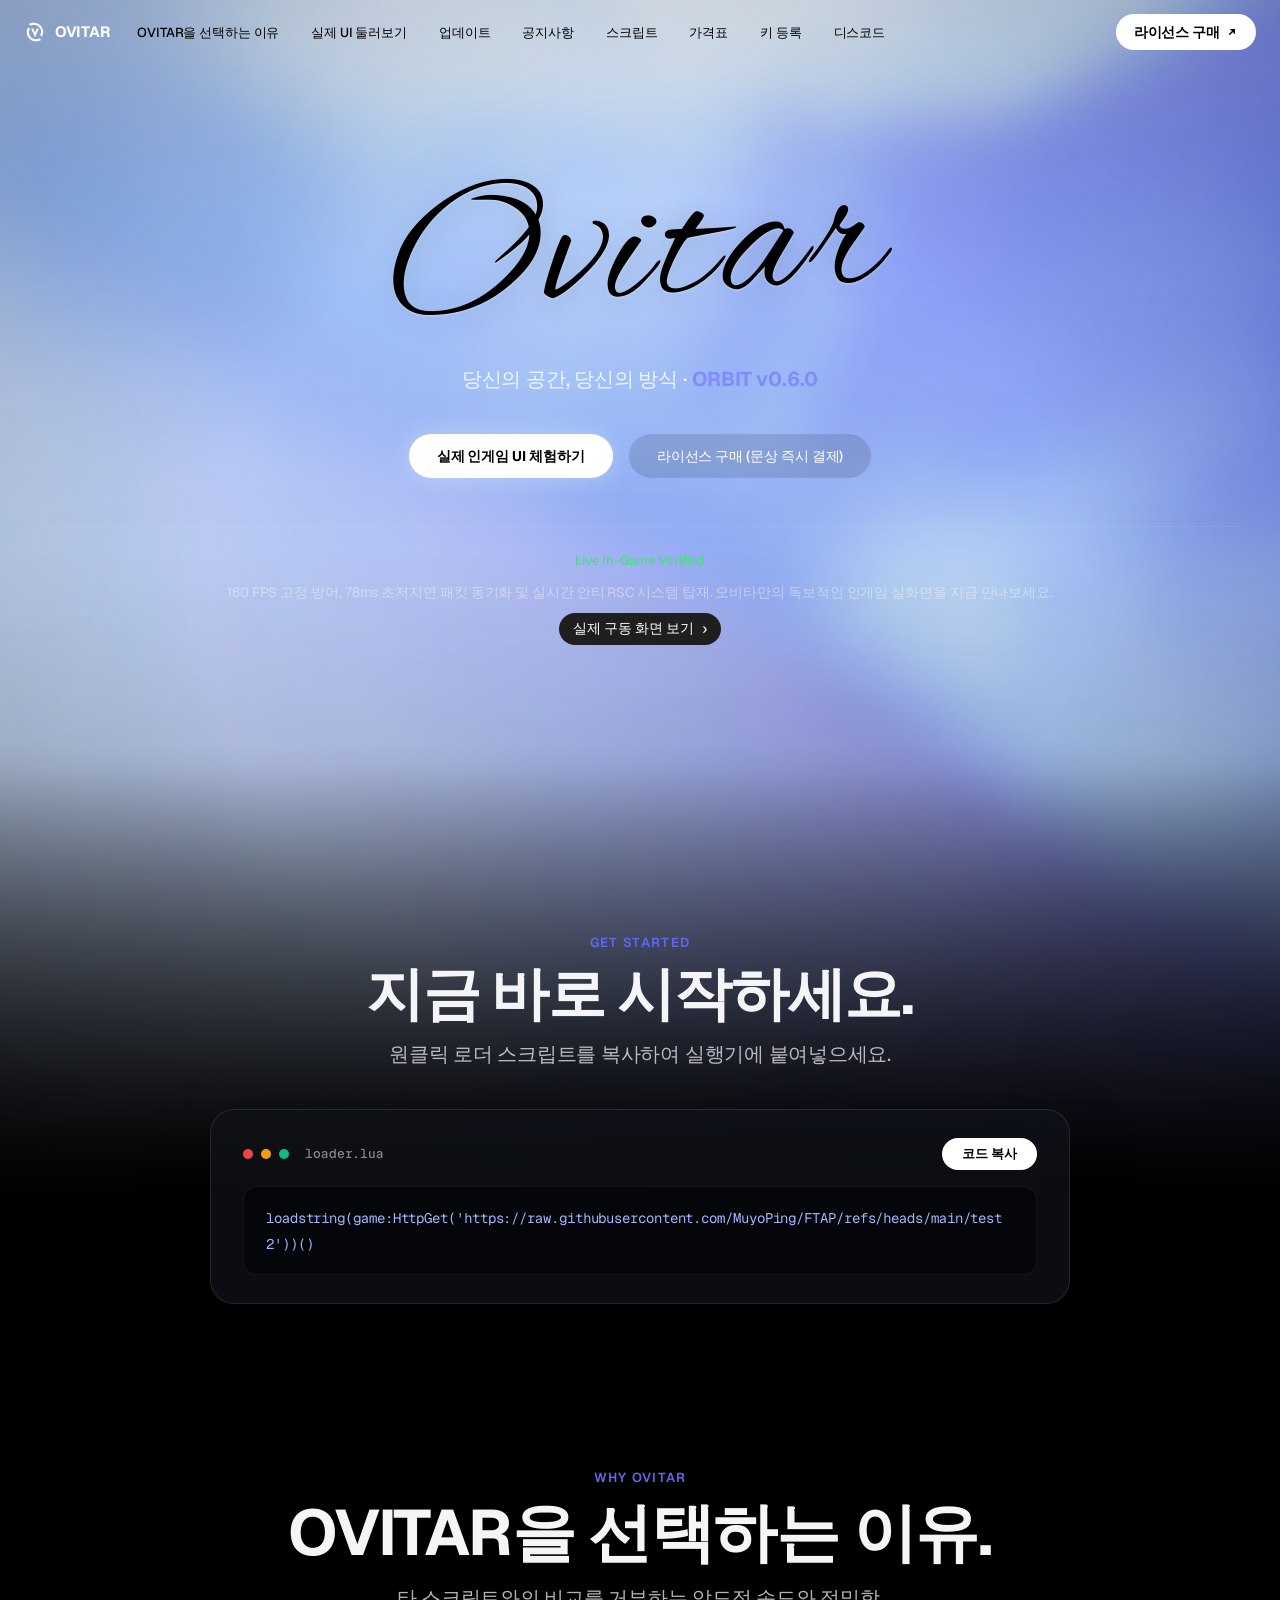
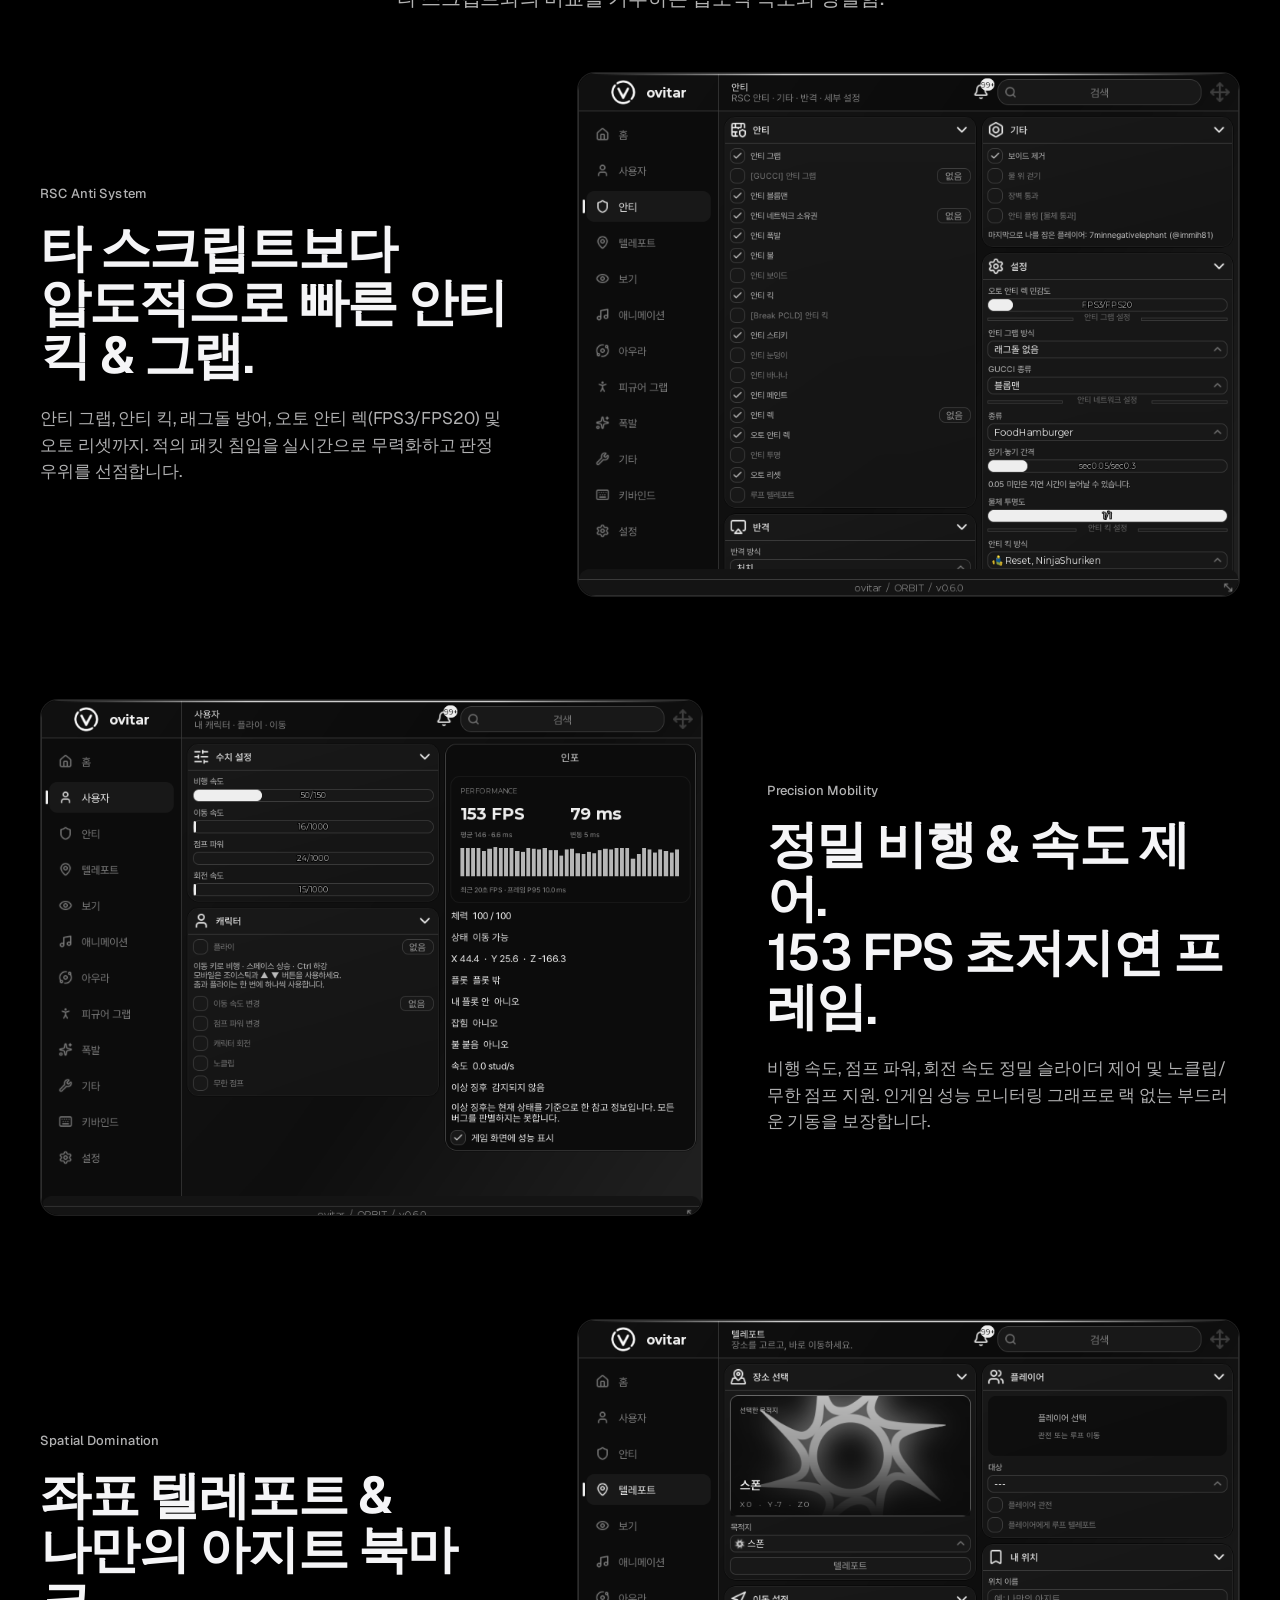
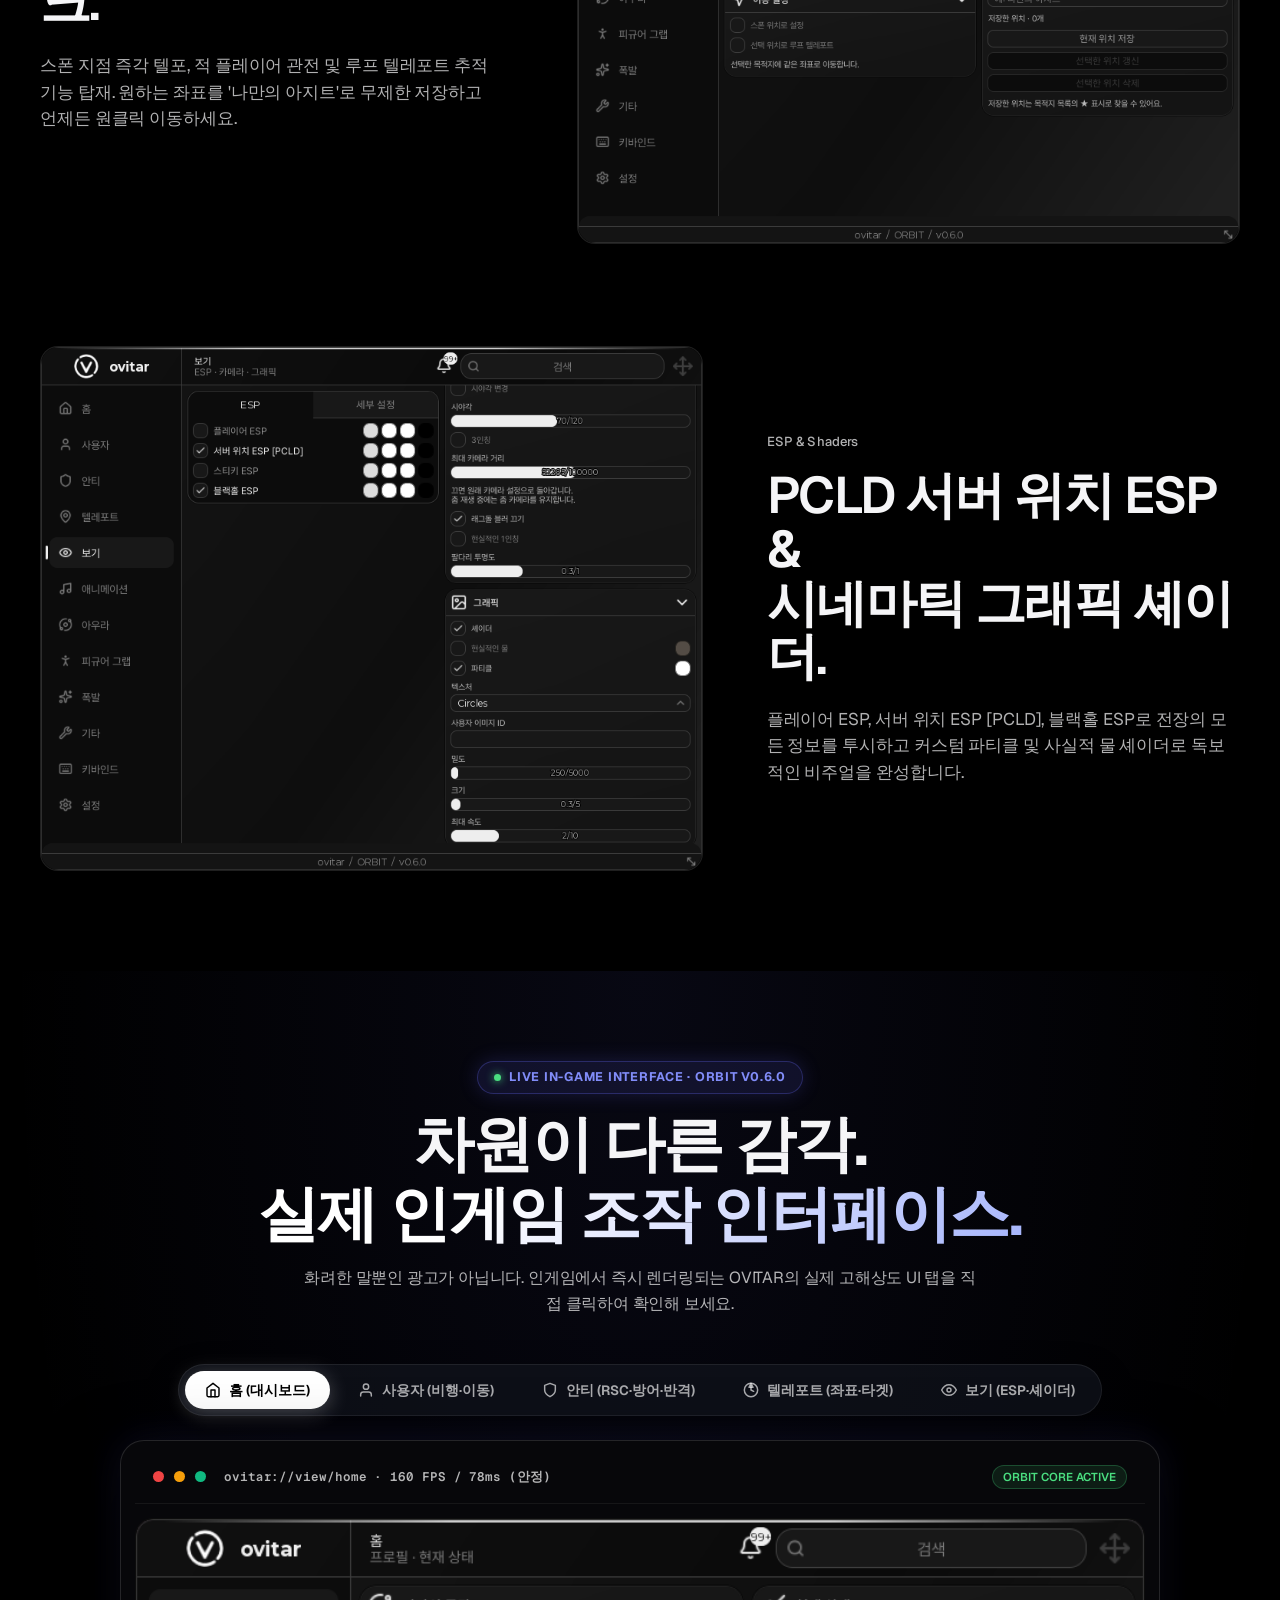
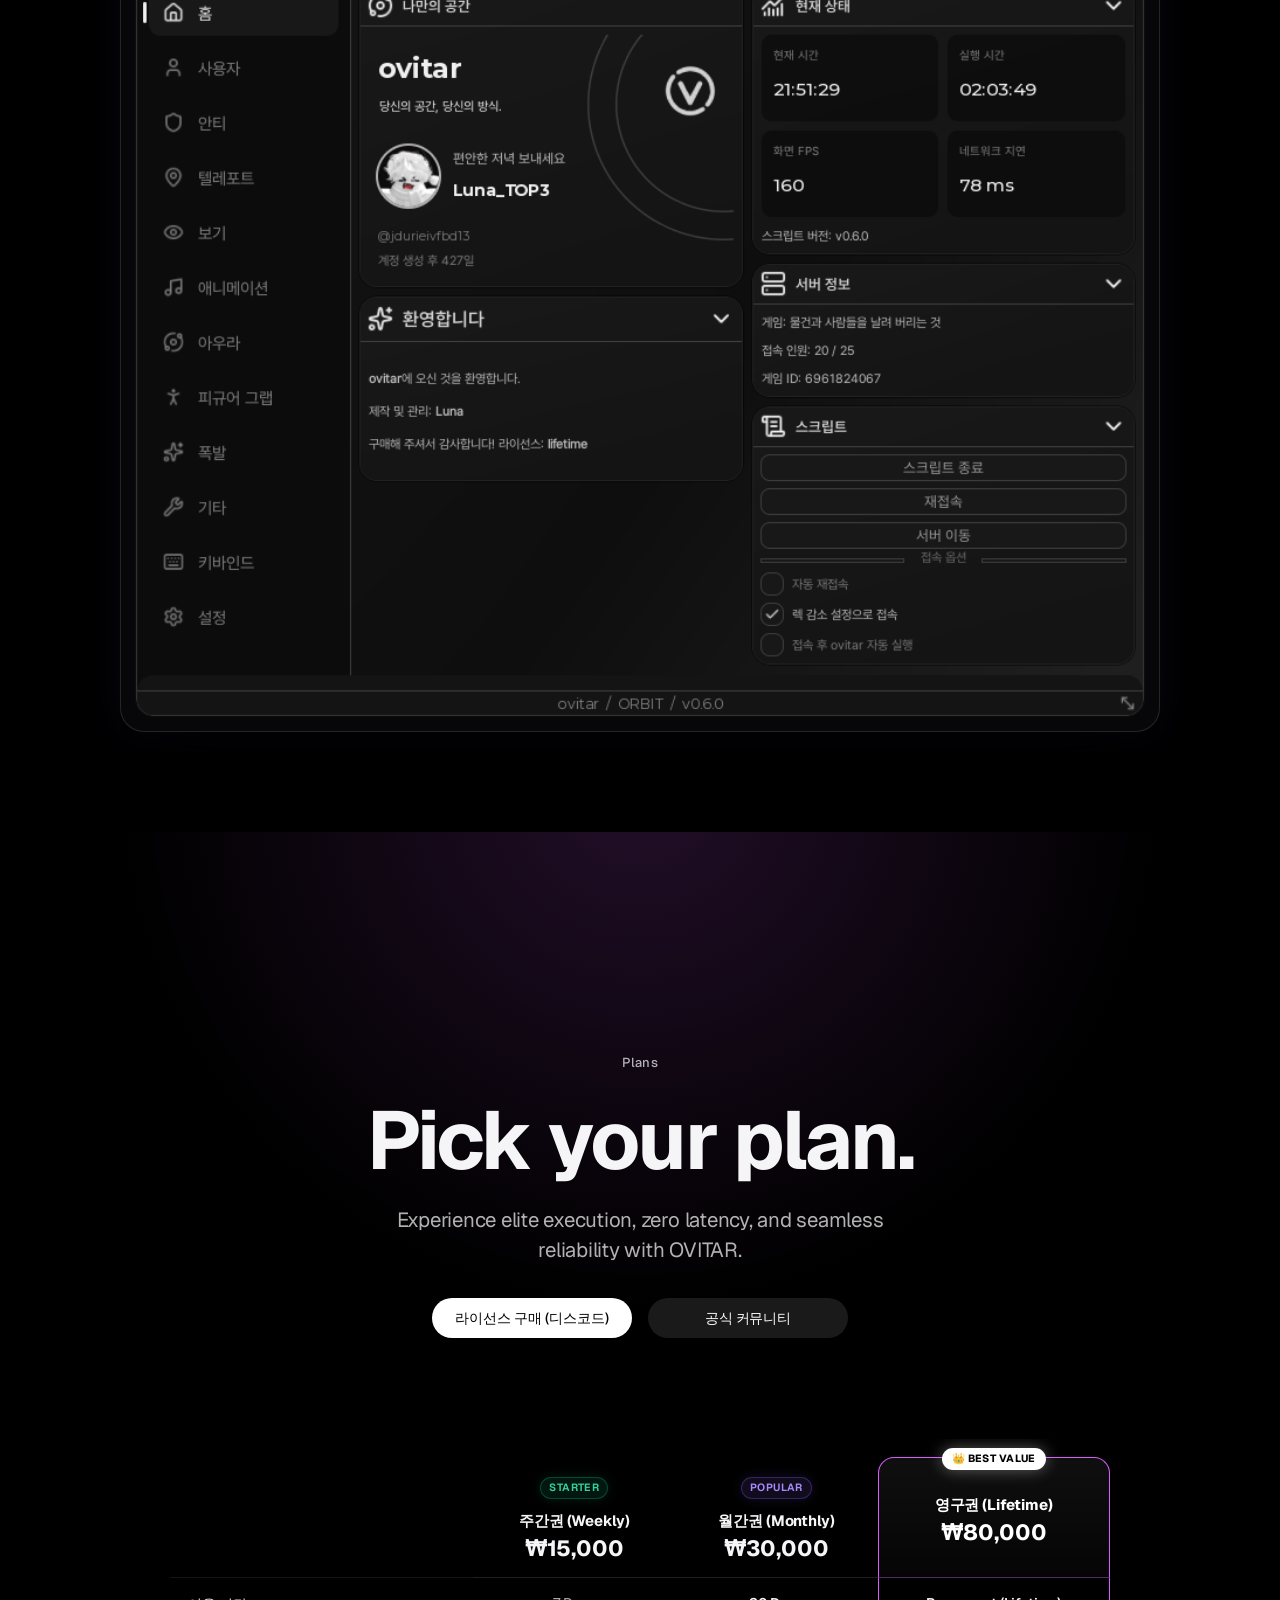
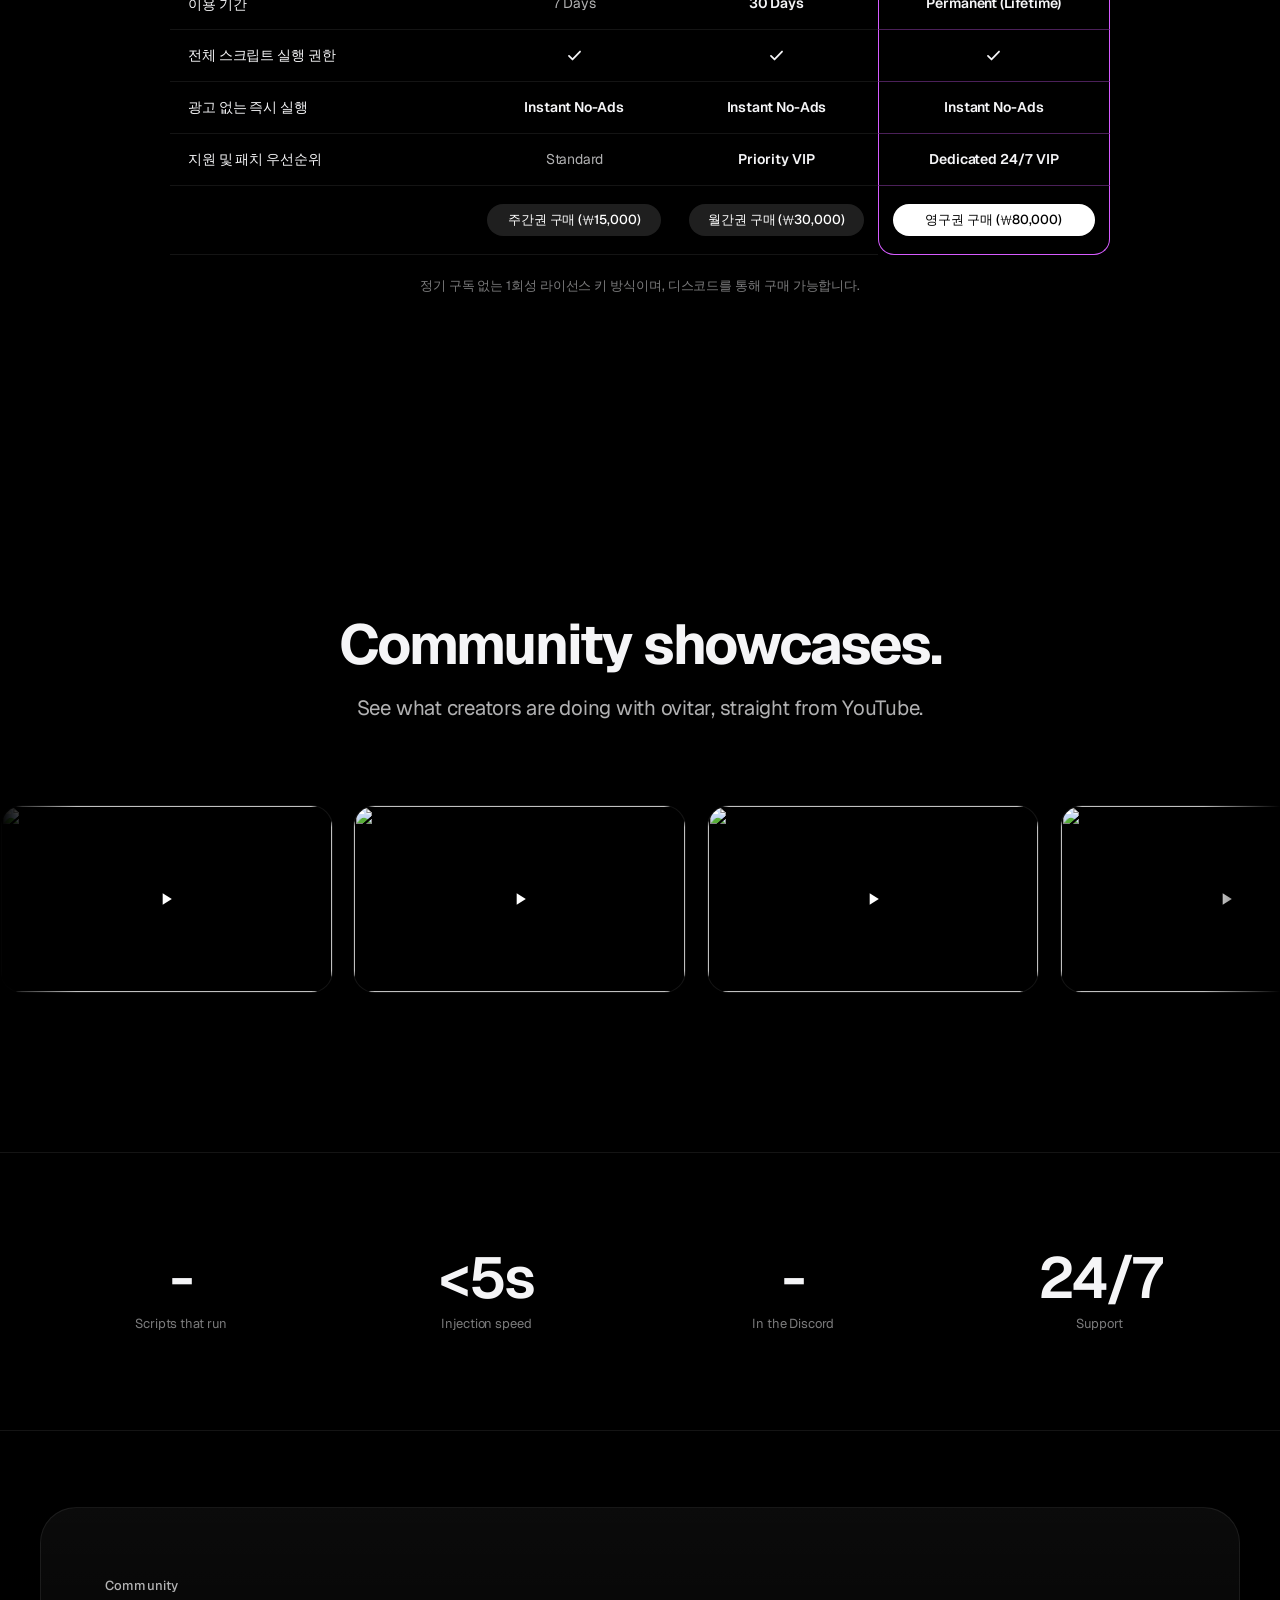
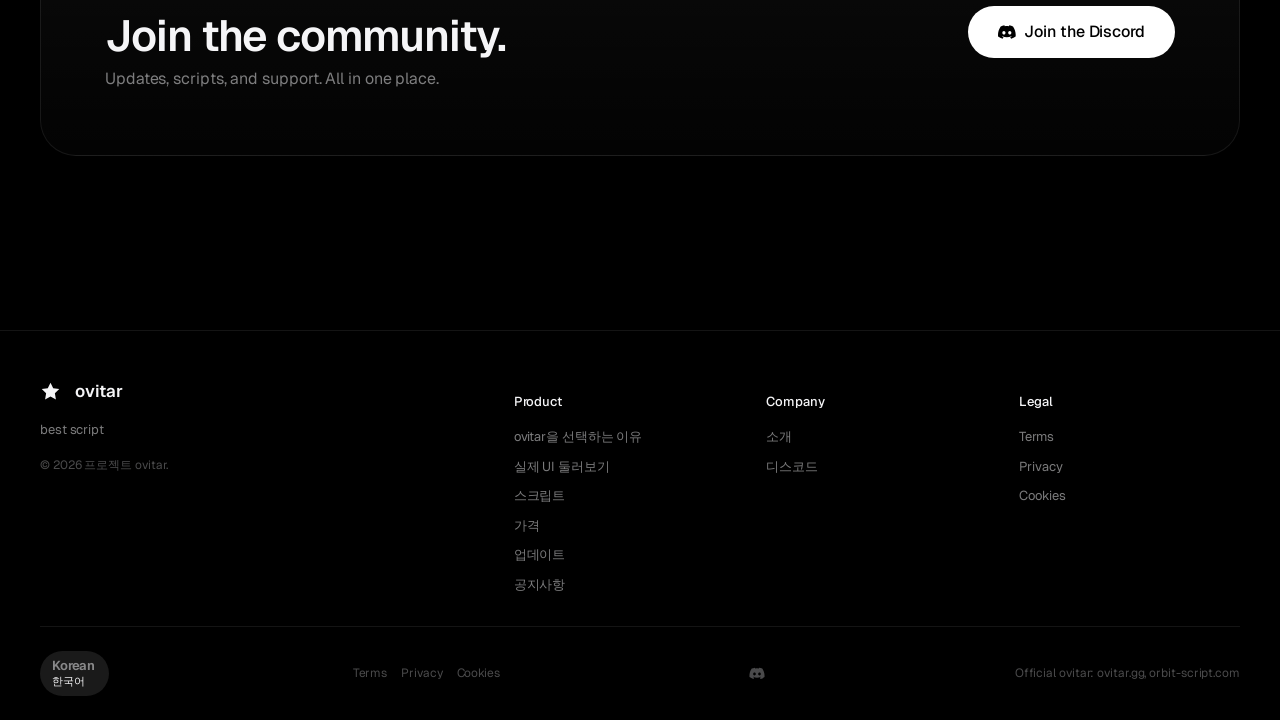
==== commit 87af4f2d: "Remove spoofer and HWID reset cooldown perks from pricing section" ====
--- a/index.html
+++ b/index.html
@@ -618,13 +618,7 @@
               <div class="pt-c pt-hl pt-strong" data-astro-cid-4pcvwaca><span>Instant No-Ads</span></div>
             </div>
 
-            <!-- Row 4: Device Authorization & Reset -->
-            <div class="pt-row" data-astro-cid-4pcvwaca>
-              <div class="pt-c pt-perk" data-astro-cid-4pcvwaca>하드웨어(HWID) 리셋 쿨다운</div>
-              <div class="pt-c" data-astro-cid-4pcvwaca><span>3 Days</span></div>
-              <div class="pt-c pt-strong" data-astro-cid-4pcvwaca><span>3 Hours</span></div>
-              <div class="pt-c pt-hl pt-strong" data-astro-cid-4pcvwaca><span>Instant Unrestricted</span></div>
-            </div>
+
 
             <!-- Row 5: Dedicated Support -->
             <div class="pt-row" data-astro-cid-4pcvwaca>
@@ -679,10 +673,6 @@
                 <span class="pt-card-val pt-strong" data-astro-cid-4pcvwaca>Instant No-Ads</span>
               </li>
               <li class="pt-card-row" data-astro-cid-4pcvwaca>
-                <span class="pt-card-label" data-astro-cid-4pcvwaca>HWID 리셋 쿨다운</span>
-                <span class="pt-card-val" data-astro-cid-4pcvwaca>3 Days</span>
-              </li>
-              <li class="pt-card-row" data-astro-cid-4pcvwaca>
                 <span class="pt-card-label" data-astro-cid-4pcvwaca>고객 지원</span>
                 <span class="pt-card-val" data-astro-cid-4pcvwaca>Standard</span>
               </li>
@@ -715,10 +705,6 @@
                 <span class="pt-card-val pt-strong" data-astro-cid-4pcvwaca>Instant No-Ads</span>
               </li>
               <li class="pt-card-row" data-astro-cid-4pcvwaca>
-                <span class="pt-card-label" data-astro-cid-4pcvwaca>HWID 리셋 쿨다운</span>
-                <span class="pt-card-val pt-strong" data-astro-cid-4pcvwaca>3 Hours</span>
-              </li>
-              <li class="pt-card-row" data-astro-cid-4pcvwaca>
                 <span class="pt-card-label" data-astro-cid-4pcvwaca>고객 지원</span>
                 <span class="pt-card-val pt-strong" data-astro-cid-4pcvwaca>Priority VIP</span>
               </li>
@@ -749,10 +735,6 @@
               <li class="pt-card-row" data-astro-cid-4pcvwaca>
                 <span class="pt-card-label" data-astro-cid-4pcvwaca>광고 없는 즉시 실행</span>
                 <span class="pt-card-val pt-strong" data-astro-cid-4pcvwaca>Instant No-Ads</span>
-              </li>
-              <li class="pt-card-row" data-astro-cid-4pcvwaca>
-                <span class="pt-card-label" data-astro-cid-4pcvwaca>HWID 리셋 쿨다운</span>
-                <span class="pt-card-val pt-strong" data-astro-cid-4pcvwaca>Instant Unrestricted</span>
               </li>
               <li class="pt-card-row" data-astro-cid-4pcvwaca>
                 <span class="pt-card-label" data-astro-cid-4pcvwaca>고객 지원</span>
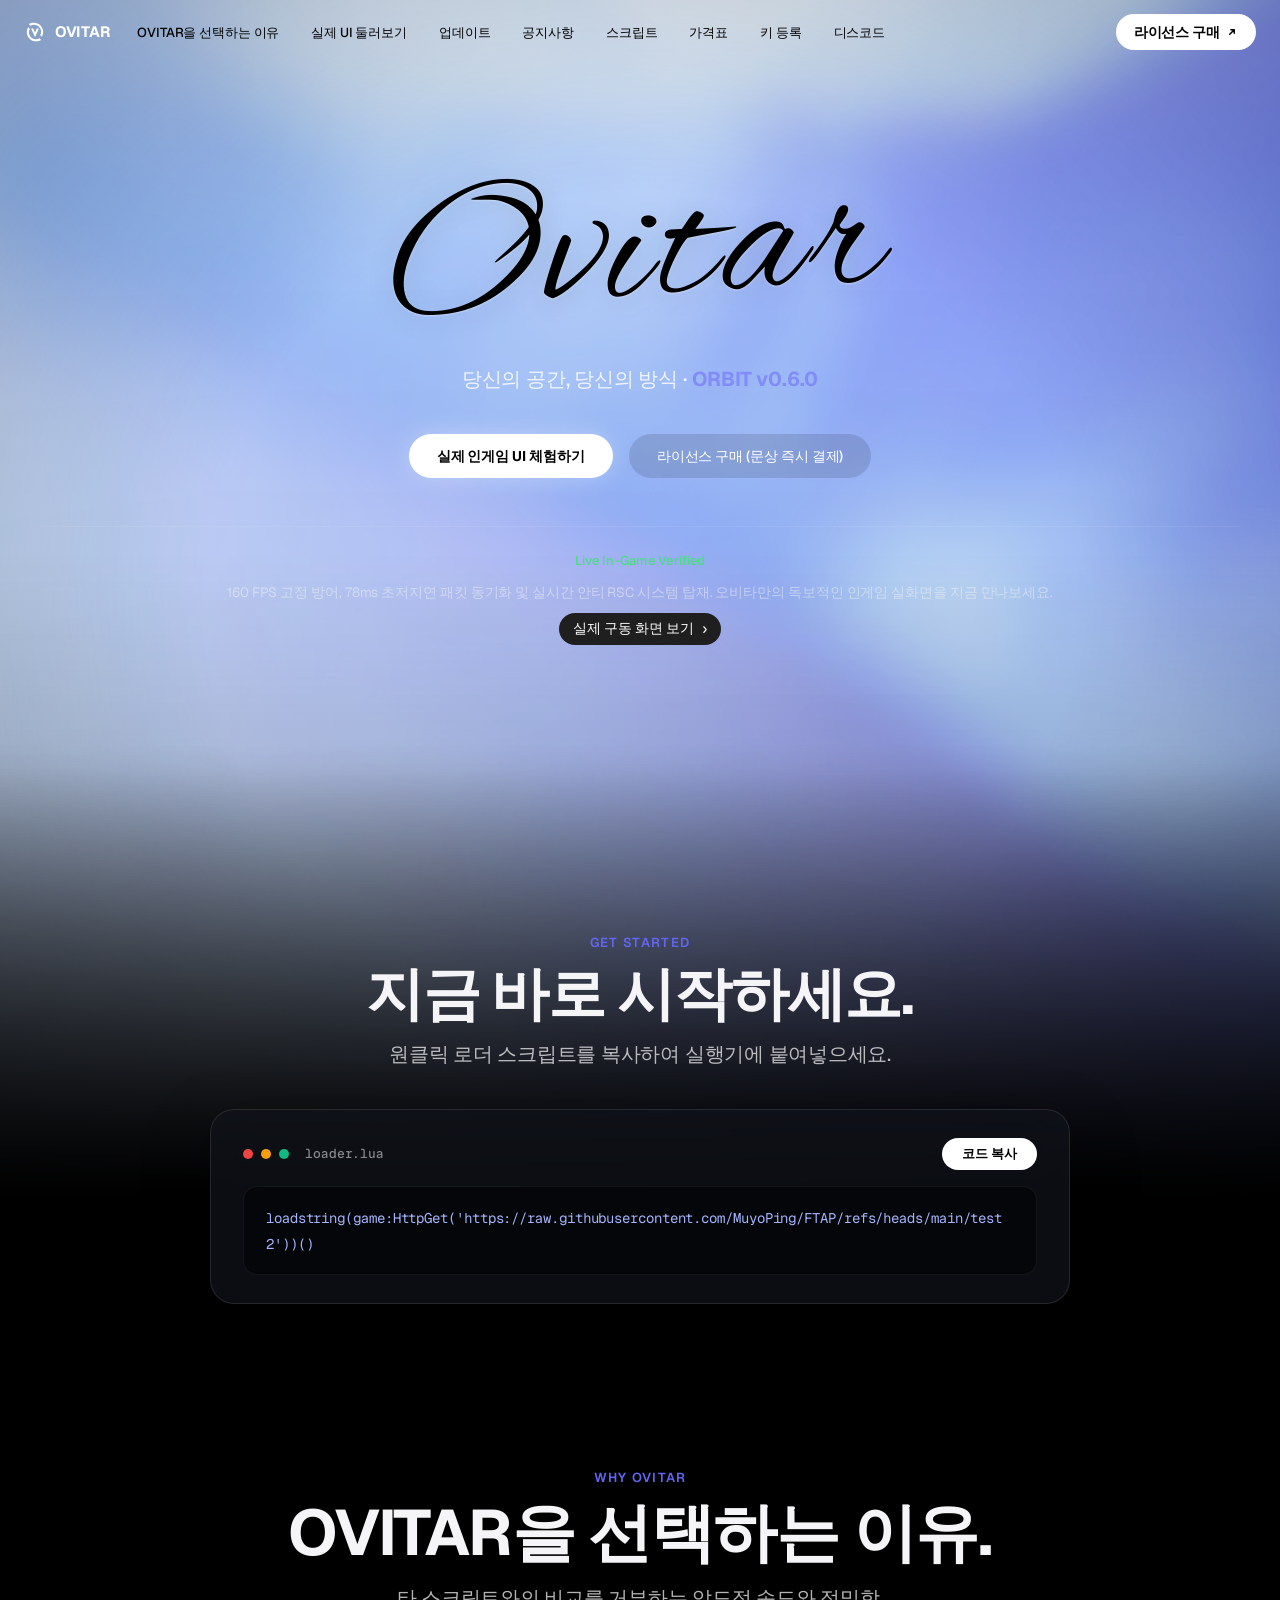
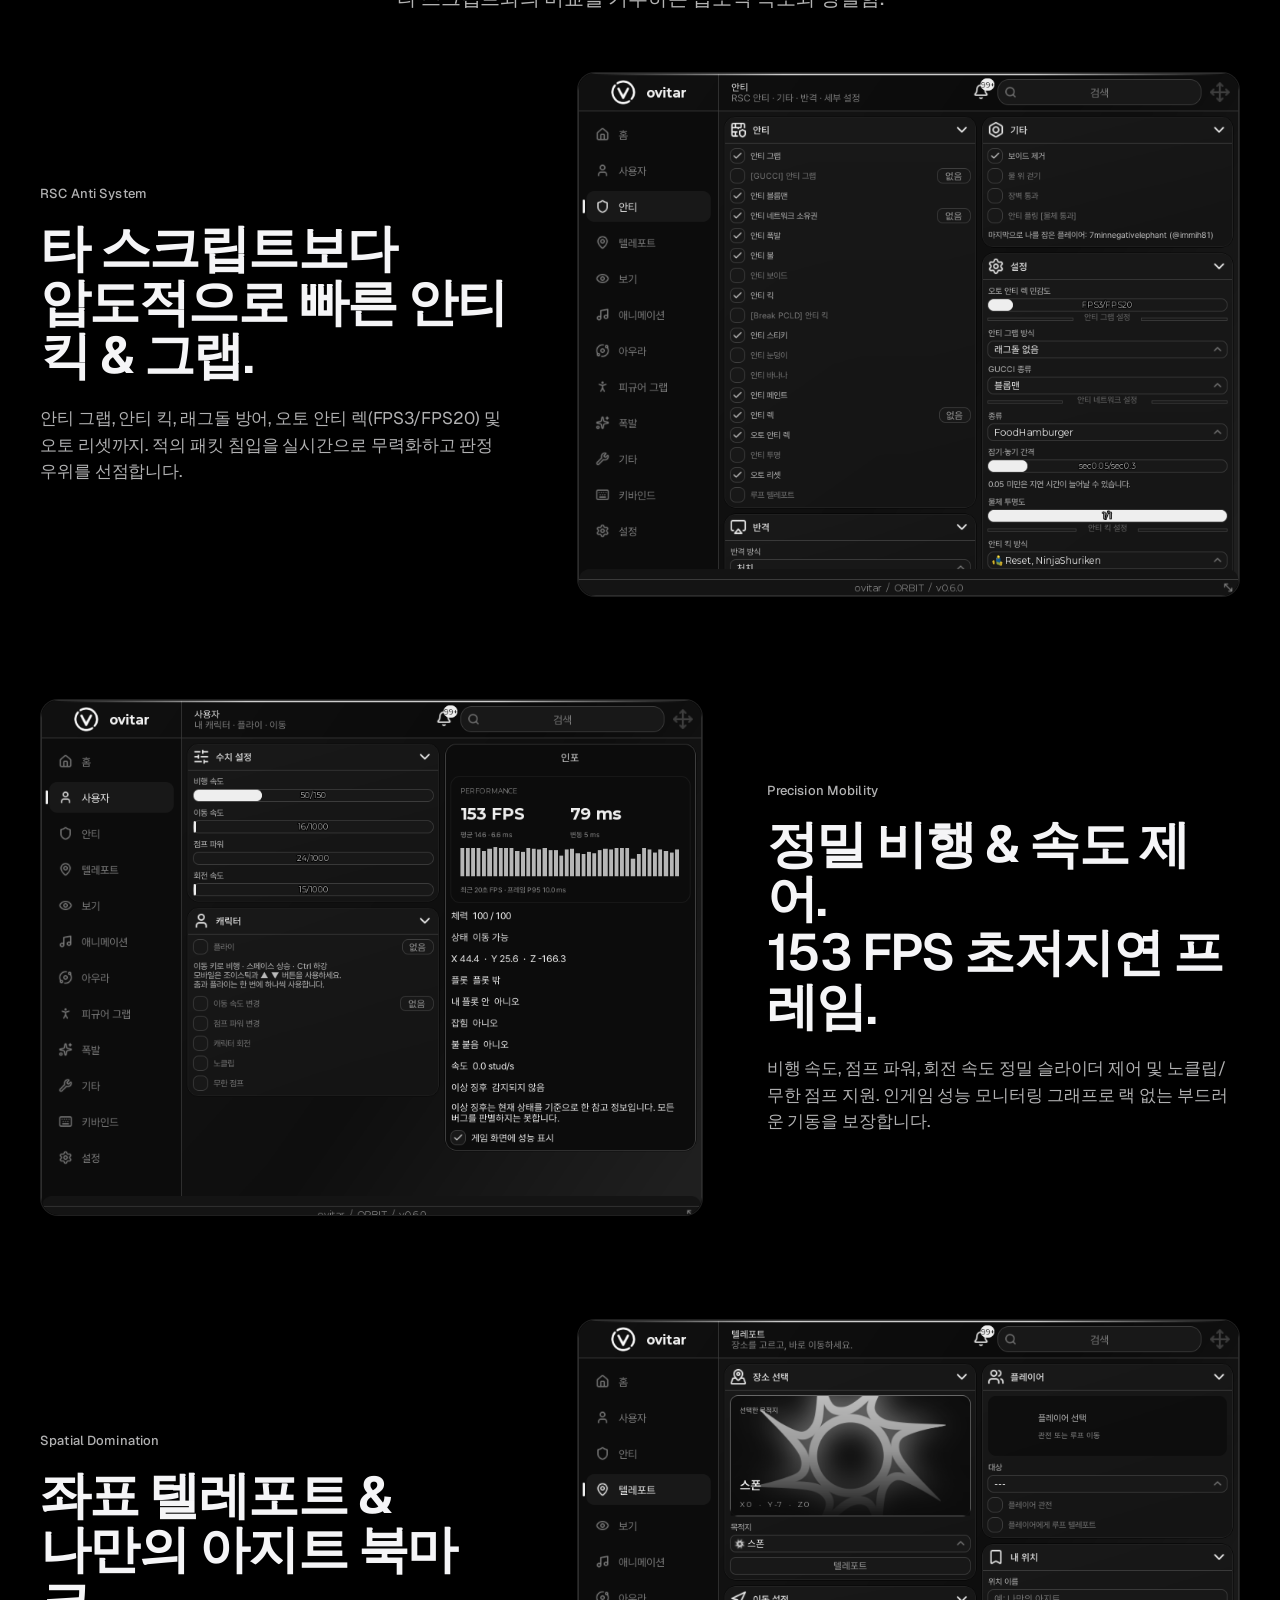
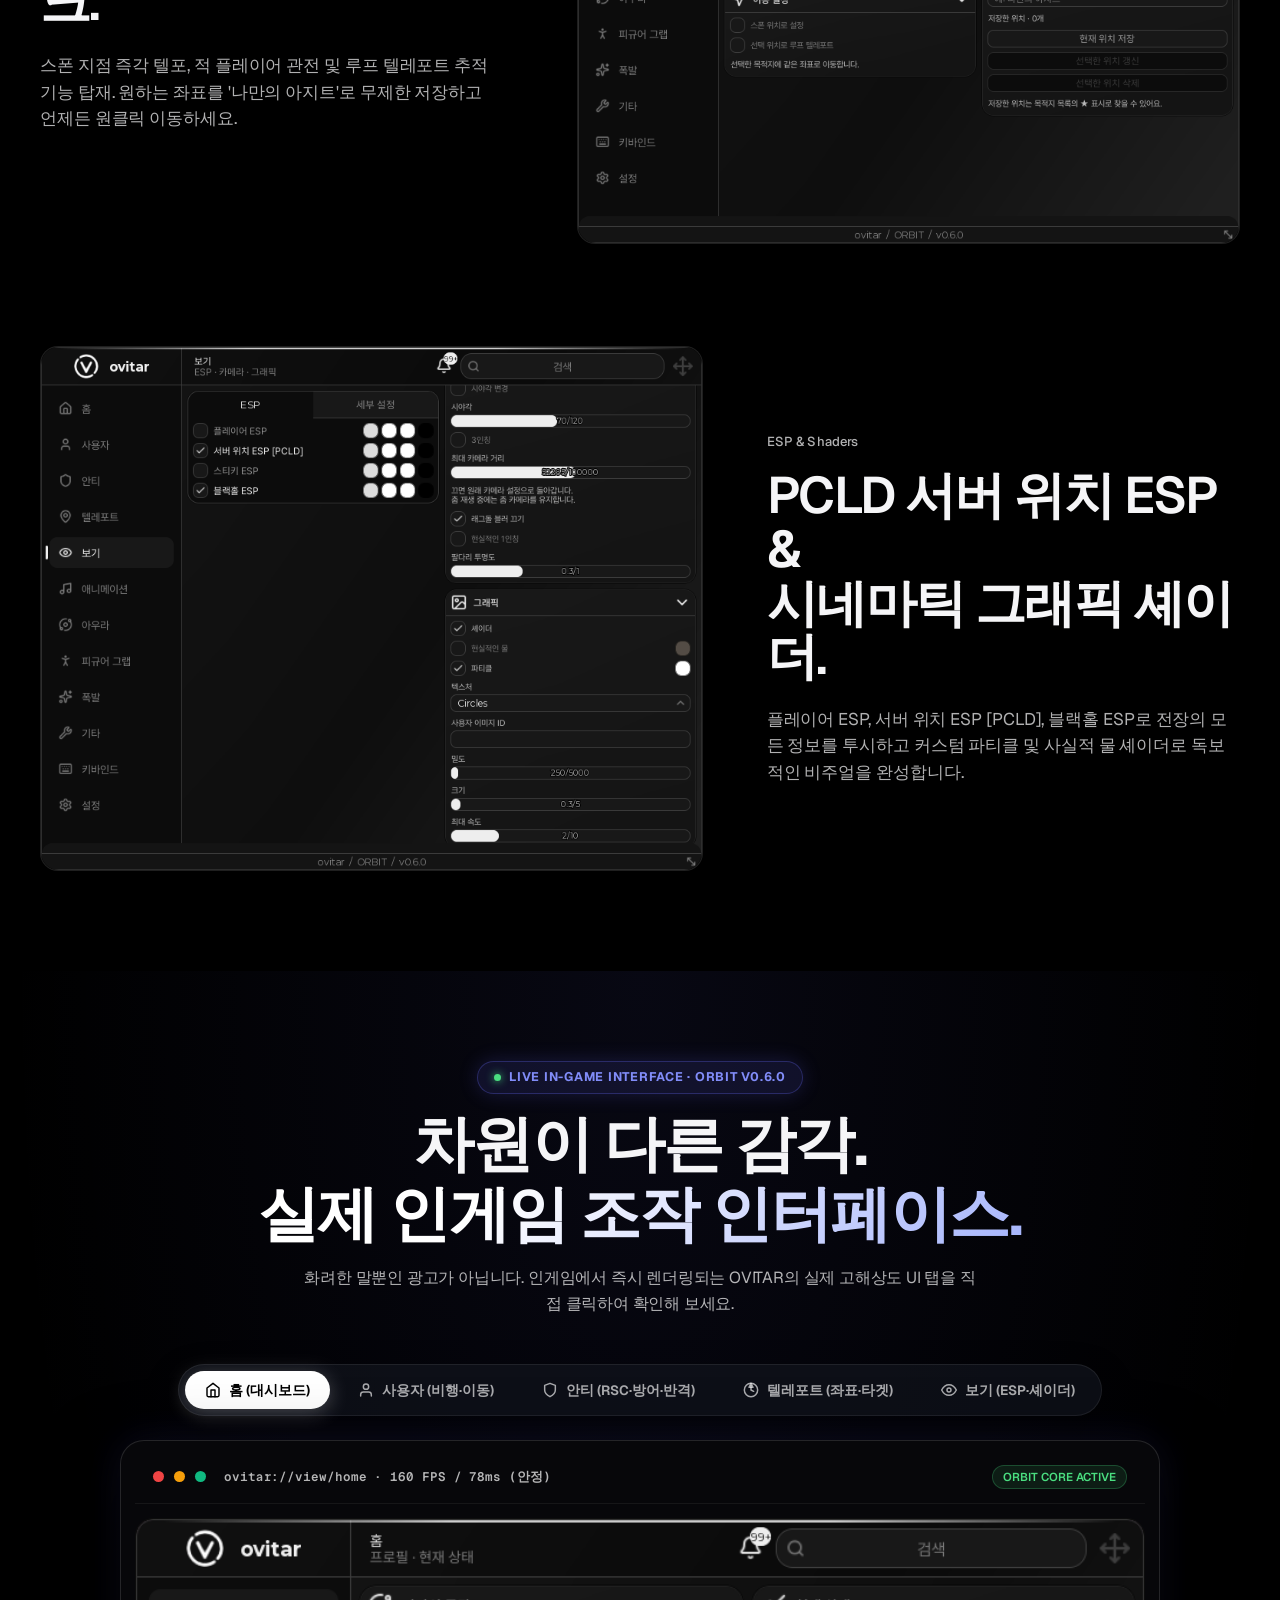
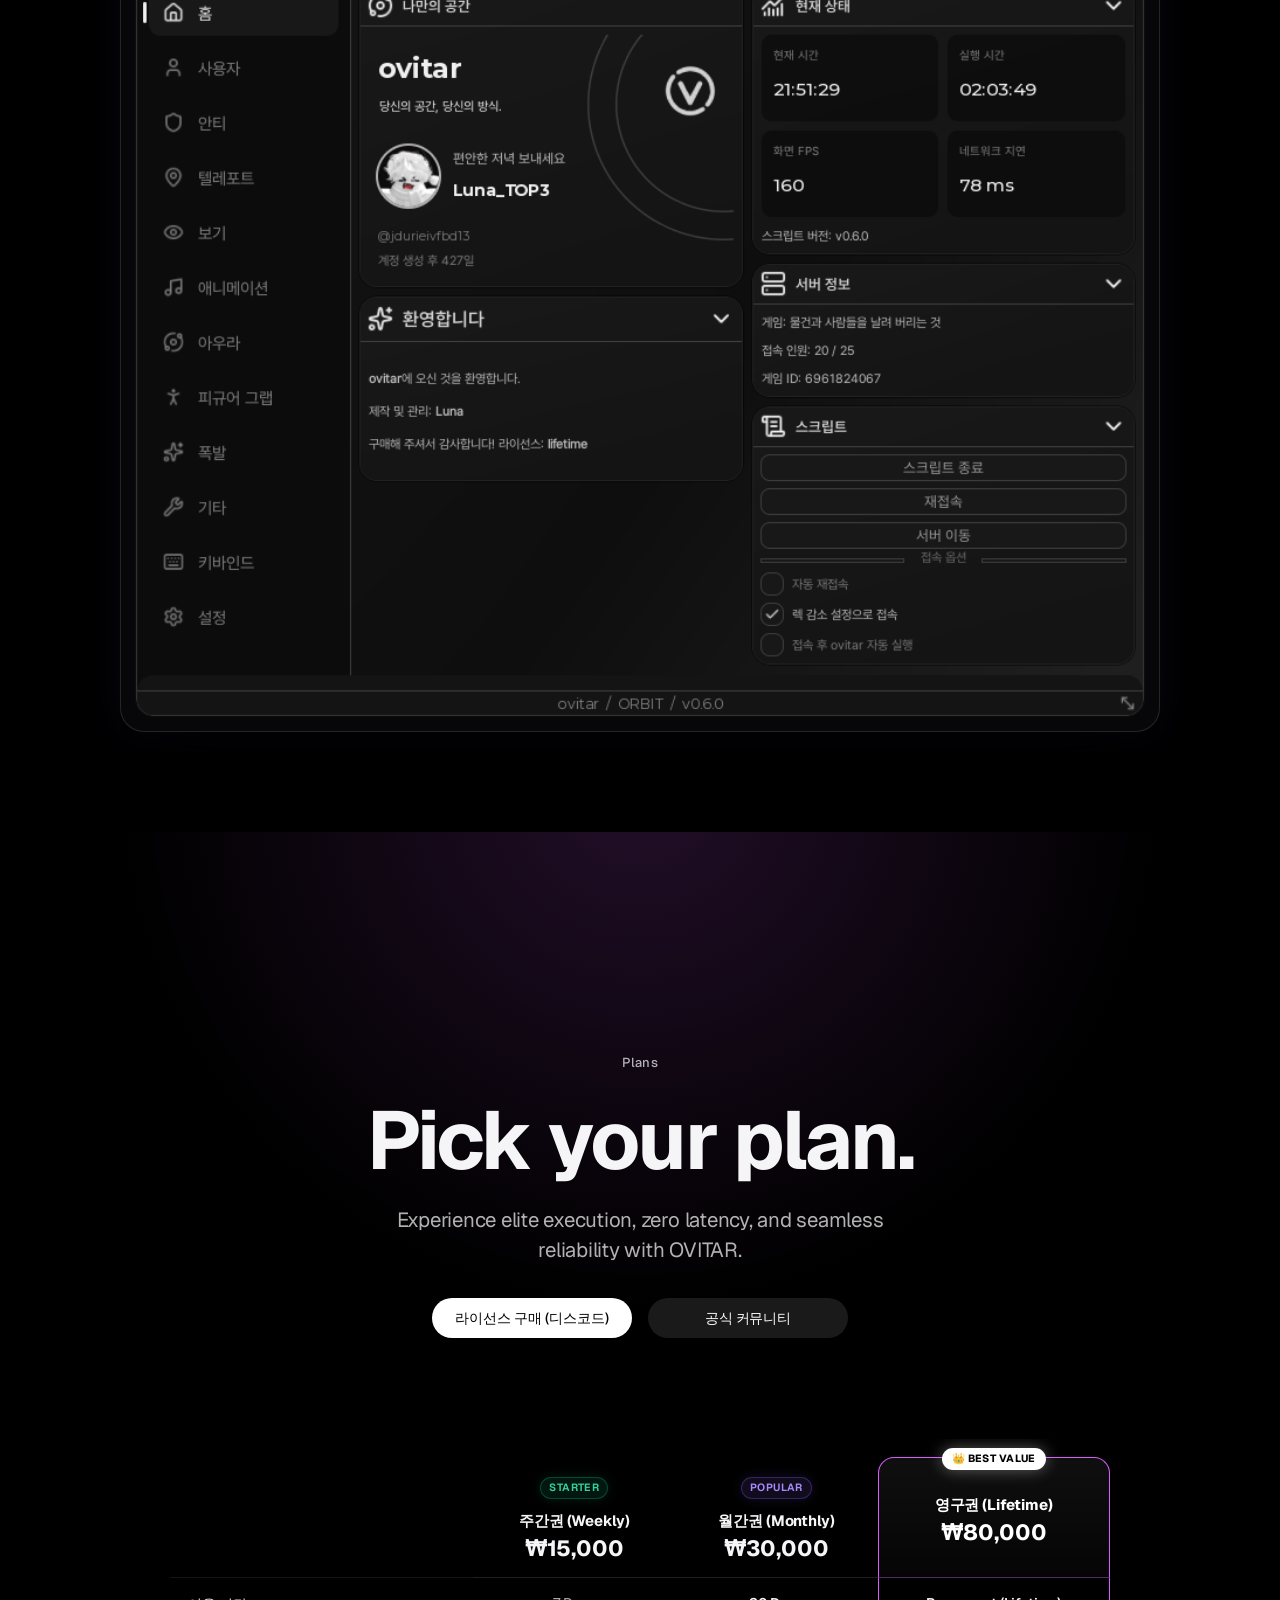
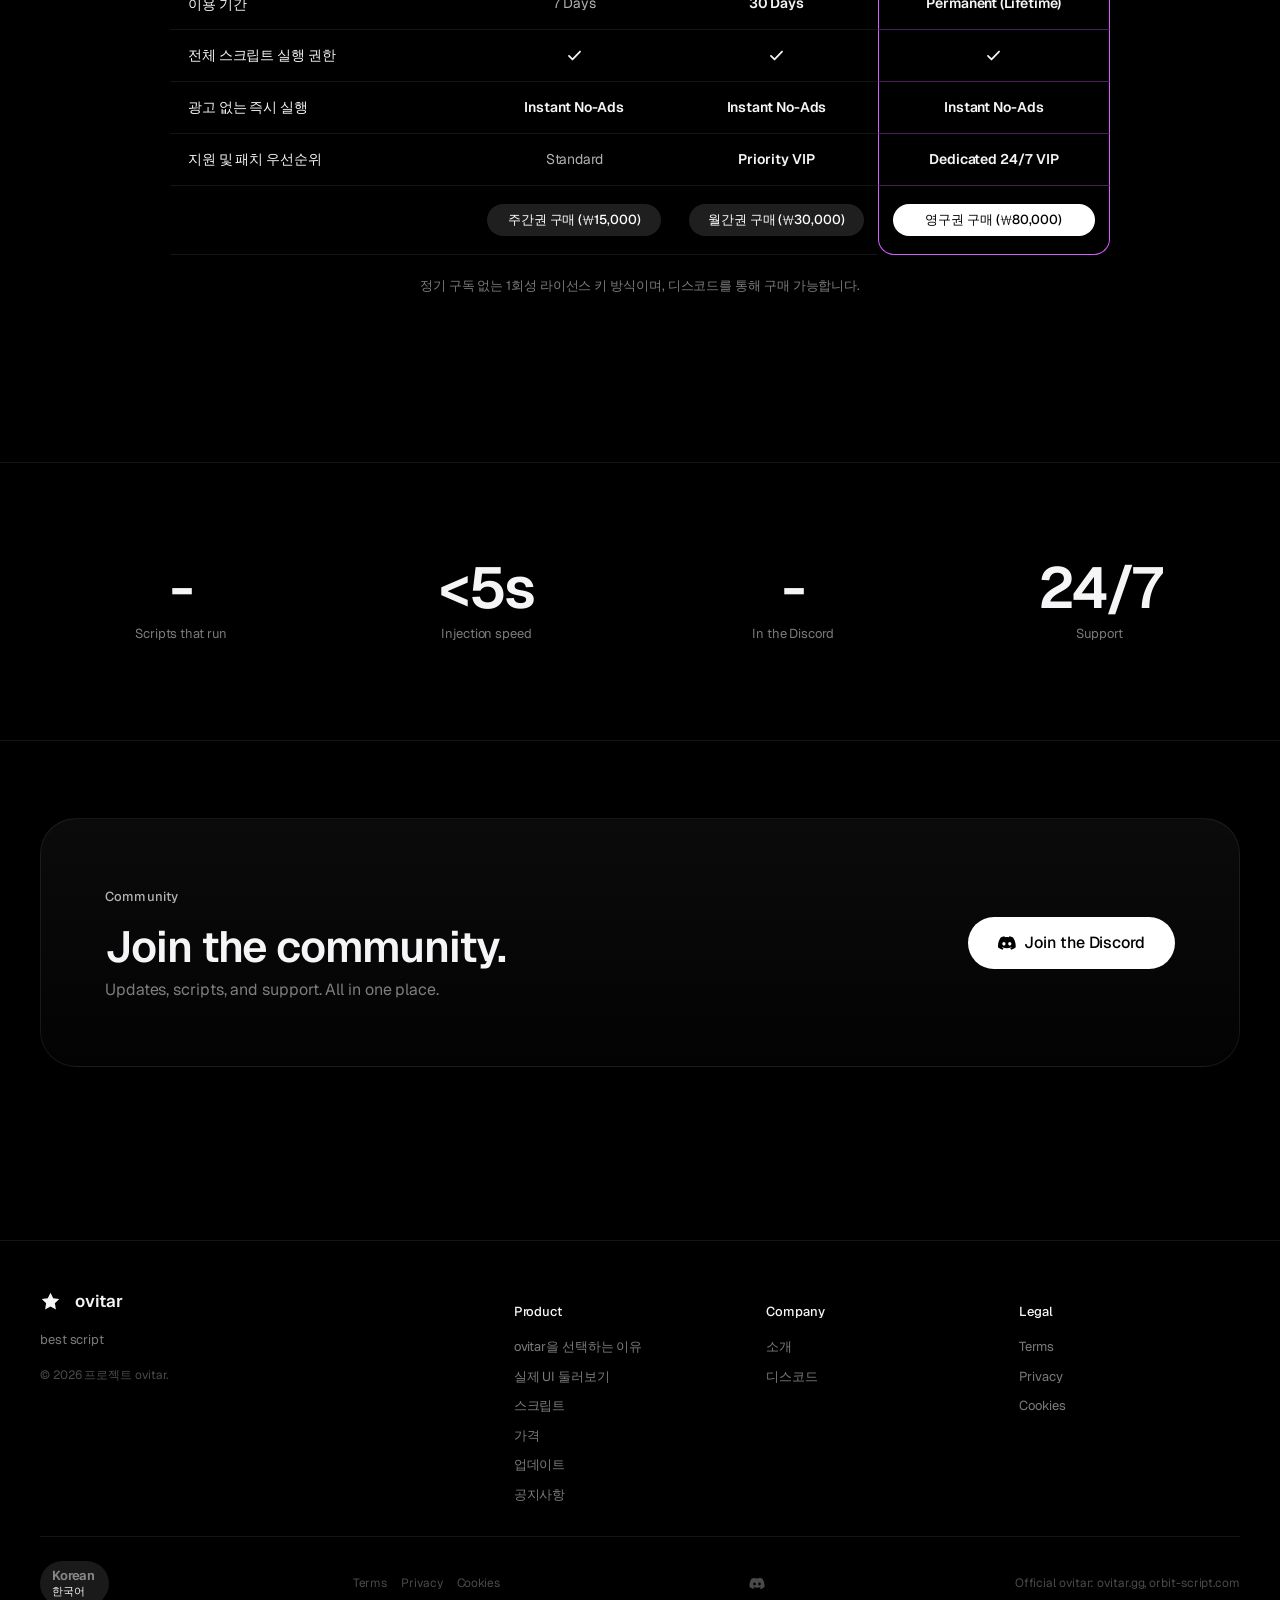
==== commit 36a009ad: "Remove Community showcases YouTube carousel section" ====
--- a/index.html
+++ b/index.html
@@ -754,7 +754,6 @@
 
 
 
-<section class="section" id="showcase"> <div class="container"> <div class="section-head" data-reveal> <h2 class="headline" style="font-size: clamp(36px, 4.4vw, 56px);">Community showcases.</h2> <p class="lede" style="margin: 20px auto 0;">See what creators are doing with ovitar, straight from YouTube.</p> </div> </div> <div class="showcase" data-showcase> <button type="button" class="showcase-arrow showcase-arrow--prev" data-showcase-prev aria-label="Previous videos"> <svg width="24" height="24" viewBox="0 0 24 24" fill="none" stroke="currentColor" stroke-width="2" stroke-linecap="round" stroke-linejoin="round" aria-hidden="true"><path d="M15 18l-6-6 6-6"></path></svg> </button> <div class="showcase-viewport" data-showcase-viewport> <ul class="showcase-track" data-showcase-track> <li class="showcase-item"> <button type="button" class="showcase-card" data-yt="OpyB6PB6zk0" aria-label="Play video"> <img class="showcase-thumb" src="https://i.ytimg.com/vi/OpyB6PB6zk0/hqdefault.jpg" alt="" width="480" height="360" loading="lazy" decoding="async"> <span class="showcase-play" aria-hidden="true"> <svg width="20" height="20" viewBox="0 0 24 24" fill="currentColor"><path d="M8 5v14l11-7z"></path></svg> </span> </button> </li><li class="showcase-item"> <button type="button" class="showcase-card" data-yt="s9bhIecyslI" aria-label="Play video"> <img class="showcase-thumb" src="https://i.ytimg.com/vi/s9bhIecyslI/hqdefault.jpg" alt="" width="480" height="360" loading="lazy" decoding="async"> <span class="showcase-play" aria-hidden="true"> <svg width="20" height="20" viewBox="0 0 24 24" fill="currentColor"><path d="M8 5v14l11-7z"></path></svg> </span> </button> </li><li class="showcase-item"> <button type="button" class="showcase-card" data-yt="p0uB8320hR8" aria-label="Play video"> <img class="showcase-thumb" src="https://i.ytimg.com/vi/p0uB8320hR8/hqdefault.jpg" alt="" width="480" height="360" loading="lazy" decoding="async"> <span class="showcase-play" aria-hidden="true"> <svg width="20" height="20" viewBox="0 0 24 24" fill="currentColor"><path d="M8 5v14l11-7z"></path></svg> </span> </button> </li><li class="showcase-item"> <button type="button" class="showcase-card" data-yt="zeQ32W5MZXg" aria-label="Play video"> <img class="showcase-thumb" src="https://i.ytimg.com/vi/zeQ32W5MZXg/hqdefault.jpg" alt="" width="480" height="360" loading="lazy" decoding="async"> <span class="showcase-play" aria-hidden="true"> <svg width="20" height="20" viewBox="0 0 24 24" fill="currentColor"><path d="M8 5v14l11-7z"></path></svg> </span> </button> </li><li class="showcase-item"> <button type="button" class="showcase-card" data-yt="9cVPGAt02uY" aria-label="Play video"> <img class="showcase-thumb" src="https://i.ytimg.com/vi/9cVPGAt02uY/hqdefault.jpg" alt="" width="480" height="360" loading="lazy" decoding="async"> <span class="showcase-play" aria-hidden="true"> <svg width="20" height="20" viewBox="0 0 24 24" fill="currentColor"><path d="M8 5v14l11-7z"></path></svg> </span> </button> </li><li class="showcase-item"> <button type="button" class="showcase-card" data-yt="9YW-aOWbHA4" aria-label="Play video"> <img class="showcase-thumb" src="https://i.ytimg.com/vi/9YW-aOWbHA4/hqdefault.jpg" alt="" width="480" height="360" loading="lazy" decoding="async"> <span class="showcase-play" aria-hidden="true"> <svg width="20" height="20" viewBox="0 0 24 24" fill="currentColor"><path d="M8 5v14l11-7z"></path></svg> </span> </button> </li><li class="showcase-item"> <button type="button" class="showcase-card" data-yt="4VPdTvUdTQA" aria-label="Play video"> <img class="showcase-thumb" src="https://i.ytimg.com/vi/4VPdTvUdTQA/hqdefault.jpg" alt="" width="480" height="360" loading="lazy" decoding="async"> <span class="showcase-play" aria-hidden="true"> <svg width="20" height="20" viewBox="0 0 24 24" fill="currentColor"><path d="M8 5v14l11-7z"></path></svg> </span> </button> </li><li class="showcase-item"> <button type="button" class="showcase-card" data-yt="9FS-iNjf0ss" aria-label="Play video"> <img class="showcase-thumb" src="https://i.ytimg.com/vi/9FS-iNjf0ss/hqdefault.jpg" alt="" width="480" height="360" loading="lazy" decoding="async"> <span class="showcase-play" aria-hidden="true"> <svg width="20" height="20" viewBox="0 0 24 24" fill="currentColor"><path d="M8 5v14l11-7z"></path></svg> </span> </button> </li><li class="showcase-item"> <button type="button" class="showcase-card" data-yt="fgZ3vse0YyA" aria-label="Play video"> <img class="showcase-thumb" src="https://i.ytimg.com/vi/fgZ3vse0YyA/hqdefault.jpg" alt="" width="480" height="360" loading="lazy" decoding="async"> <span class="showcase-play" aria-hidden="true"> <svg width="20" height="20" viewBox="0 0 24 24" fill="currentColor"><path d="M8 5v14l11-7z"></path></svg> </span> </button> </li><li class="showcase-item"> <button type="button" class="showcase-card" data-yt="gaQe8o46iRU" aria-label="Play video"> <img class="showcase-thumb" src="https://i.ytimg.com/vi/gaQe8o46iRU/hqdefault.jpg" alt="" width="480" height="360" loading="lazy" decoding="async"> <span class="showcase-play" aria-hidden="true"> <svg width="20" height="20" viewBox="0 0 24 24" fill="currentColor"><path d="M8 5v14l11-7z"></path></svg> </span> </button> </li><li class="showcase-item"> <button type="button" class="showcase-card" data-yt="qYG8UqllmUE" aria-label="Play video"> <img class="showcase-thumb" src="https://i.ytimg.com/vi/qYG8UqllmUE/hqdefault.jpg" alt="" width="480" height="360" loading="lazy" decoding="async"> <span class="showcase-play" aria-hidden="true"> <svg width="20" height="20" viewBox="0 0 24 24" fill="currentColor"><path d="M8 5v14l11-7z"></path></svg> </span> </button> </li><li class="showcase-item"> <button type="button" class="showcase-card" data-yt="r38pj8hfOvE" aria-label="Play video"> <img class="showcase-thumb" src="https://i.ytimg.com/vi/r38pj8hfOvE/hqdefault.jpg" alt="" width="480" height="360" loading="lazy" decoding="async"> <span class="showcase-play" aria-hidden="true"> <svg width="20" height="20" viewBox="0 0 24 24" fill="currentColor"><path d="M8 5v14l11-7z"></path></svg> </span> </button> </li><li class="showcase-item"> <button type="button" class="showcase-card" data-yt="JEbOUMqTVpo" aria-label="Play video"> <img class="showcase-thumb" src="https://i.ytimg.com/vi/JEbOUMqTVpo/hqdefault.jpg" alt="" width="480" height="360" loading="lazy" decoding="async"> <span class="showcase-play" aria-hidden="true"> <svg width="20" height="20" viewBox="0 0 24 24" fill="currentColor"><path d="M8 5v14l11-7z"></path></svg> </span> </button> </li><li class="showcase-item"> <button type="button" class="showcase-card" data-yt="onePKFEJBy0" aria-label="Play video"> <img class="showcase-thumb" src="https://i.ytimg.com/vi/onePKFEJBy0/hqdefault.jpg" alt="" width="480" height="360" loading="lazy" decoding="async"> <span class="showcase-play" aria-hidden="true"> <svg width="20" height="20" viewBox="0 0 24 24" fill="currentColor"><path d="M8 5v14l11-7z"></path></svg> </span> </button> </li><li class="showcase-item"> <button type="button" class="showcase-card" data-yt="xCYhKzP2sBA" aria-label="Play video"> <img class="showcase-thumb" src="https://i.ytimg.com/vi/xCYhKzP2sBA/hqdefault.jpg" alt="" width="480" height="360" loading="lazy" decoding="async"> <span class="showcase-play" aria-hidden="true"> <svg width="20" height="20" viewBox="0 0 24 24" fill="currentColor"><path d="M8 5v14l11-7z"></path></svg> </span> </button> </li><li class="showcase-item"> <button type="button" class="showcase-card" data-yt="NeCdoy67tCs" aria-label="Play video"> <img class="showcase-thumb" src="https://i.ytimg.com/vi/NeCdoy67tCs/hqdefault.jpg" alt="" width="480" height="360" loading="lazy" decoding="async"> <span class="showcase-play" aria-hidden="true"> <svg width="20" height="20" viewBox="0 0 24 24" fill="currentColor"><path d="M8 5v14l11-7z"></path></svg> </span> </button> </li><li class="showcase-item"> <button type="button" class="showcase-card" data-yt="kPvADZI8Rp8" aria-label="Play video"> <img class="showcase-thumb" src="https://i.ytimg.com/vi/kPvADZI8Rp8/hqdefault.jpg" alt="" width="480" height="360" loading="lazy" decoding="async"> <span class="showcase-play" aria-hidden="true"> <svg width="20" height="20" viewBox="0 0 24 24" fill="currentColor"><path d="M8 5v14l11-7z"></path></svg> </span> </button> </li><li class="showcase-item"> <button type="button" class="showcase-card" data-yt="E3C9_OTzrIg" aria-label="Play video"> <img class="showcase-thumb" src="https://i.ytimg.com/vi/E3C9_OTzrIg/hqdefault.jpg" alt="" width="480" height="360" loading="lazy" decoding="async"> <span class="showcase-play" aria-hidden="true"> <svg width="20" height="20" viewBox="0 0 24 24" fill="currentColor"><path d="M8 5v14l11-7z"></path></svg> </span> </button> </li><li class="showcase-item"> <button type="button" class="showcase-card" data-yt="FjVGZFb91zk" aria-label="Play video"> <img class="showcase-thumb" src="https://i.ytimg.com/vi/FjVGZFb91zk/hqdefault.jpg" alt="" width="480" height="360" loading="lazy" decoding="async"> <span class="showcase-play" aria-hidden="true"> <svg width="20" height="20" viewBox="0 0 24 24" fill="currentColor"><path d="M8 5v14l11-7z"></path></svg> </span> </button> </li><li class="showcase-item"> <button type="button" class="showcase-card" data-yt="SZmdwlO2uJo" aria-label="Play video"> <img class="showcase-thumb" src="https://i.ytimg.com/vi/SZmdwlO2uJo/hqdefault.jpg" alt="" width="480" height="360" loading="lazy" decoding="async"> <span class="showcase-play" aria-hidden="true"> <svg width="20" height="20" viewBox="0 0 24 24" fill="currentColor"><path d="M8 5v14l11-7z"></path></svg> </span> </button> </li><li class="showcase-item"> <button type="button" class="showcase-card" data-yt="oyogyGhMCac" aria-label="Play video"> <img class="showcase-thumb" src="https://i.ytimg.com/vi/oyogyGhMCac/hqdefault.jpg" alt="" width="480" height="360" loading="lazy" decoding="async"> <span class="showcase-play" aria-hidden="true"> <svg width="20" height="20" viewBox="0 0 24 24" fill="currentColor"><path d="M8 5v14l11-7z"></path></svg> </span> </button> </li><li class="showcase-item"> <button type="button" class="showcase-card" data-yt="CI6EgtlNEAM" aria-label="Play video"> <img class="showcase-thumb" src="https://i.ytimg.com/vi/CI6EgtlNEAM/hqdefault.jpg" alt="" width="480" height="360" loading="lazy" decoding="async"> <span class="showcase-play" aria-hidden="true"> <svg width="20" height="20" viewBox="0 0 24 24" fill="currentColor"><path d="M8 5v14l11-7z"></path></svg> </span> </button> </li><li class="showcase-item"> <button type="button" class="showcase-card" data-yt="G9dFSzY9Dt8" aria-label="Play video"> <img class="showcase-thumb" src="https://i.ytimg.com/vi/G9dFSzY9Dt8/hqdefault.jpg" alt="" width="480" height="360" loading="lazy" decoding="async"> <span class="showcase-play" aria-hidden="true"> <svg width="20" height="20" viewBox="0 0 24 24" fill="currentColor"><path d="M8 5v14l11-7z"></path></svg> </span> </button> </li><li class="showcase-item"> <button type="button" class="showcase-card" data-yt="zO0d618ehto" aria-label="Play video"> <img class="showcase-thumb" src="https://i.ytimg.com/vi/zO0d618ehto/hqdefault.jpg" alt="" width="480" height="360" loading="lazy" decoding="async"> <span class="showcase-play" aria-hidden="true"> <svg width="20" height="20" viewBox="0 0 24 24" fill="currentColor"><path d="M8 5v14l11-7z"></path></svg> </span> </button> </li><li class="showcase-item"> <button type="button" class="showcase-card" data-yt="fxa6gNtviiM" aria-label="Play video"> <img class="showcase-thumb" src="https://i.ytimg.com/vi/fxa6gNtviiM/hqdefault.jpg" alt="" width="480" height="360" loading="lazy" decoding="async"> <span class="showcase-play" aria-hidden="true"> <svg width="20" height="20" viewBox="0 0 24 24" fill="currentColor"><path d="M8 5v14l11-7z"></path></svg> </span> </button> </li><li class="showcase-item"> <button type="button" class="showcase-card" data-yt="9KrVl2qE9kM" aria-label="Play video"> <img class="showcase-thumb" src="https://i.ytimg.com/vi/9KrVl2qE9kM/hqdefault.jpg" alt="" width="480" height="360" loading="lazy" decoding="async"> <span class="showcase-play" aria-hidden="true"> <svg width="20" height="20" viewBox="0 0 24 24" fill="currentColor"><path d="M8 5v14l11-7z"></path></svg> </span> </button> </li><li class="showcase-item"> <button type="button" class="showcase-card" data-yt="N1JaPiugfQg" aria-label="Play video"> <img class="showcase-thumb" src="https://i.ytimg.com/vi/N1JaPiugfQg/hqdefault.jpg" alt="" width="480" height="360" loading="lazy" decoding="async"> <span class="showcase-play" aria-hidden="true"> <svg width="20" height="20" viewBox="0 0 24 24" fill="currentColor"><path d="M8 5v14l11-7z"></path></svg> </span> </button> </li><li class="showcase-item"> <button type="button" class="showcase-card" data-yt="9hl19wDVpGs" aria-label="Play video"> <img class="showcase-thumb" src="https://i.ytimg.com/vi/9hl19wDVpGs/hqdefault.jpg" alt="" width="480" height="360" loading="lazy" decoding="async"> <span class="showcase-play" aria-hidden="true"> <svg width="20" height="20" viewBox="0 0 24 24" fill="currentColor"><path d="M8 5v14l11-7z"></path></svg> </span> </button> </li><li class="showcase-item"> <button type="button" class="showcase-card" data-yt="C27ItF-qF1M" aria-label="Play video"> <img class="showcase-thumb" src="https://i.ytimg.com/vi/C27ItF-qF1M/hqdefault.jpg" alt="" width="480" height="360" loading="lazy" decoding="async"> <span class="showcase-play" aria-hidden="true"> <svg width="20" height="20" viewBox="0 0 24 24" fill="currentColor"><path d="M8 5v14l11-7z"></path></svg> </span> </button> </li><li class="showcase-item"> <button type="button" class="showcase-card" data-yt="BfCj-gtm2WE" aria-label="Play video"> <img class="showcase-thumb" src="https://i.ytimg.com/vi/BfCj-gtm2WE/hqdefault.jpg" alt="" width="480" height="360" loading="lazy" decoding="async"> <span class="showcase-play" aria-hidden="true"> <svg width="20" height="20" viewBox="0 0 24 24" fill="currentColor"><path d="M8 5v14l11-7z"></path></svg> </span> </button> </li><li class="showcase-item"> <button type="button" class="showcase-card" data-yt="CMDA07NEyM4" aria-label="Play video"> <img class="showcase-thumb" src="https://i.ytimg.com/vi/CMDA07NEyM4/hqdefault.jpg" alt="" width="480" height="360" loading="lazy" decoding="async"> <span class="showcase-play" aria-hidden="true"> <svg width="20" height="20" viewBox="0 0 24 24" fill="currentColor"><path d="M8 5v14l11-7z"></path></svg> </span> </button> </li><li class="showcase-item"> <button type="button" class="showcase-card" data-yt="p4-ZqpgmmMc" aria-label="Play video"> <img class="showcase-thumb" src="https://i.ytimg.com/vi/p4-ZqpgmmMc/hqdefault.jpg" alt="" width="480" height="360" loading="lazy" decoding="async"> <span class="showcase-play" aria-hidden="true"> <svg width="20" height="20" viewBox="0 0 24 24" fill="currentColor"><path d="M8 5v14l11-7z"></path></svg> </span> </button> </li><li class="showcase-item"> <button type="button" class="showcase-card" data-yt="MTd_K4UEaPg" aria-label="Play video"> <img class="showcase-thumb" src="https://i.ytimg.com/vi/MTd_K4UEaPg/hqdefault.jpg" alt="" width="480" height="360" loading="lazy" decoding="async"> <span class="showcase-play" aria-hidden="true"> <svg width="20" height="20" viewBox="0 0 24 24" fill="currentColor"><path d="M8 5v14l11-7z"></path></svg> </span> </button> </li><li class="showcase-item"> <button type="button" class="showcase-card" data-yt="h_IUQ_4xlJE" aria-label="Play video"> <img class="showcase-thumb" src="https://i.ytimg.com/vi/h_IUQ_4xlJE/hqdefault.jpg" alt="" width="480" height="360" loading="lazy" decoding="async"> <span class="showcase-play" aria-hidden="true"> <svg width="20" height="20" viewBox="0 0 24 24" fill="currentColor"><path d="M8 5v14l11-7z"></path></svg> </span> </button> </li><li class="showcase-item"> <button type="button" class="showcase-card" data-yt="LjMTQZdw5Is" aria-label="Play video"> <img class="showcase-thumb" src="https://i.ytimg.com/vi/LjMTQZdw5Is/hqdefault.jpg" alt="" width="480" height="360" loading="lazy" decoding="async"> <span class="showcase-play" aria-hidden="true"> <svg width="20" height="20" viewBox="0 0 24 24" fill="currentColor"><path d="M8 5v14l11-7z"></path></svg> </span> </button> </li><li class="showcase-item"> <button type="button" class="showcase-card" data-yt="sw4HyM_SH6g" aria-label="Play video"> <img class="showcase-thumb" src="https://i.ytimg.com/vi/sw4HyM_SH6g/hqdefault.jpg" alt="" width="480" height="360" loading="lazy" decoding="async"> <span class="showcase-play" aria-hidden="true"> <svg width="20" height="20" viewBox="0 0 24 24" fill="currentColor"><path d="M8 5v14l11-7z"></path></svg> </span> </button> </li><li class="showcase-item"> <button type="button" class="showcase-card" data-yt="LNzf3z6U37U" aria-label="Play video"> <img class="showcase-thumb" src="https://i.ytimg.com/vi/LNzf3z6U37U/hqdefault.jpg" alt="" width="480" height="360" loading="lazy" decoding="async"> <span class="showcase-play" aria-hidden="true"> <svg width="20" height="20" viewBox="0 0 24 24" fill="currentColor"><path d="M8 5v14l11-7z"></path></svg> </span> </button> </li><li class="showcase-item"> <button type="button" class="showcase-card" data-yt="xkYSDKtV0Jc" aria-label="Play video"> <img class="showcase-thumb" src="https://i.ytimg.com/vi/xkYSDKtV0Jc/hqdefault.jpg" alt="" width="480" height="360" loading="lazy" decoding="async"> <span class="showcase-play" aria-hidden="true"> <svg width="20" height="20" viewBox="0 0 24 24" fill="currentColor"><path d="M8 5v14l11-7z"></path></svg> </span> </button> </li><li class="showcase-item"> <button type="button" class="showcase-card" data-yt="uOyNEWaEbUE" aria-label="Play video"> <img class="showcase-thumb" src="https://i.ytimg.com/vi/uOyNEWaEbUE/hqdefault.jpg" alt="" width="480" height="360" loading="lazy" decoding="async"> <span class="showcase-play" aria-hidden="true"> <svg width="20" height="20" viewBox="0 0 24 24" fill="currentColor"><path d="M8 5v14l11-7z"></path></svg> </span> </button> </li><li class="showcase-item"> <button type="button" class="showcase-card" data-yt="ZvXlxeTkDAo" aria-label="Play video"> <img class="showcase-thumb" src="https://i.ytimg.com/vi/ZvXlxeTkDAo/hqdefault.jpg" alt="" width="480" height="360" loading="lazy" decoding="async"> <span class="showcase-play" aria-hidden="true"> <svg width="20" height="20" viewBox="0 0 24 24" fill="currentColor"><path d="M8 5v14l11-7z"></path></svg> </span> </button> </li><li class="showcase-item"> <button type="button" class="showcase-card" data-yt="mxxzOdSv68I" aria-label="Play video"> <img class="showcase-thumb" src="https://i.ytimg.com/vi/mxxzOdSv68I/hqdefault.jpg" alt="" width="480" height="360" loading="lazy" decoding="async"> <span class="showcase-play" aria-hidden="true"> <svg width="20" height="20" viewBox="0 0 24 24" fill="currentColor"><path d="M8 5v14l11-7z"></path></svg> </span> </button> </li><li class="showcase-item"> <button type="button" class="showcase-card" data-yt="XemLLwRUKos" aria-label="Play video"> <img class="showcase-thumb" src="https://i.ytimg.com/vi/XemLLwRUKos/hqdefault.jpg" alt="" width="480" height="360" loading="lazy" decoding="async"> <span class="showcase-play" aria-hidden="true"> <svg width="20" height="20" viewBox="0 0 24 24" fill="currentColor"><path d="M8 5v14l11-7z"></path></svg> </span> </button> </li><li class="showcase-item"> <button type="button" class="showcase-card" data-yt="XisI0_qyVh4" aria-label="Play video"> <img class="showcase-thumb" src="https://i.ytimg.com/vi/XisI0_qyVh4/hqdefault.jpg" alt="" width="480" height="360" loading="lazy" decoding="async"> <span class="showcase-play" aria-hidden="true"> <svg width="20" height="20" viewBox="0 0 24 24" fill="currentColor"><path d="M8 5v14l11-7z"></path></svg> </span> </button> </li><li class="showcase-item"> <button type="button" class="showcase-card" data-yt="jdm15oQOmX4" aria-label="Play video"> <img class="showcase-thumb" src="https://i.ytimg.com/vi/jdm15oQOmX4/hqdefault.jpg" alt="" width="480" height="360" loading="lazy" decoding="async"> <span class="showcase-play" aria-hidden="true"> <svg width="20" height="20" viewBox="0 0 24 24" fill="currentColor"><path d="M8 5v14l11-7z"></path></svg> </span> </button> </li><li class="showcase-item"> <button type="button" class="showcase-card" data-yt="vIBBSa9mLeg" aria-label="Play video"> <img class="showcase-thumb" src="https://i.ytimg.com/vi/vIBBSa9mLeg/hqdefault.jpg" alt="" width="480" height="360" loading="lazy" decoding="async"> <span class="showcase-play" aria-hidden="true"> <svg width="20" height="20" viewBox="0 0 24 24" fill="currentColor"><path d="M8 5v14l11-7z"></path></svg> </span> </button> </li><li class="showcase-item"> <button type="button" class="showcase-card" data-yt="D2tVq2YInMU" aria-label="Play video"> <img class="showcase-thumb" src="https://i.ytimg.com/vi/D2tVq2YInMU/hqdefault.jpg" alt="" width="480" height="360" loading="lazy" decoding="async"> <span class="showcase-play" aria-hidden="true"> <svg width="20" height="20" viewBox="0 0 24 24" fill="currentColor"><path d="M8 5v14l11-7z"></path></svg> </span> </button> </li><li class="showcase-item"> <button type="button" class="showcase-card" data-yt="9wE0ZLjNIL8" aria-label="Play video"> <img class="showcase-thumb" src="https://i.ytimg.com/vi/9wE0ZLjNIL8/hqdefault.jpg" alt="" width="480" height="360" loading="lazy" decoding="async"> <span class="showcase-play" aria-hidden="true"> <svg width="20" height="20" viewBox="0 0 24 24" fill="currentColor"><path d="M8 5v14l11-7z"></path></svg> </span> </button> </li><li class="showcase-item"> <button type="button" class="showcase-card" data-yt="Ojq4jgiF6D8" aria-label="Play video"> <img class="showcase-thumb" src="https://i.ytimg.com/vi/Ojq4jgiF6D8/hqdefault.jpg" alt="" width="480" height="360" loading="lazy" decoding="async"> <span class="showcase-play" aria-hidden="true"> <svg width="20" height="20" viewBox="0 0 24 24" fill="currentColor"><path d="M8 5v14l11-7z"></path></svg> </span> </button> </li><li class="showcase-item"> <button type="button" class="showcase-card" data-yt="F_EuVzUlXxc" aria-label="Play video"> <img class="showcase-thumb" src="https://i.ytimg.com/vi/F_EuVzUlXxc/hqdefault.jpg" alt="" width="480" height="360" loading="lazy" decoding="async"> <span class="showcase-play" aria-hidden="true"> <svg width="20" height="20" viewBox="0 0 24 24" fill="currentColor"><path d="M8 5v14l11-7z"></path></svg> </span> </button> </li><li class="showcase-item"> <button type="button" class="showcase-card" data-yt="0o_cQs5mbS4" aria-label="Play video"> <img class="showcase-thumb" src="https://i.ytimg.com/vi/0o_cQs5mbS4/hqdefault.jpg" alt="" width="480" height="360" loading="lazy" decoding="async"> <span class="showcase-play" aria-hidden="true"> <svg width="20" height="20" viewBox="0 0 24 24" fill="currentColor"><path d="M8 5v14l11-7z"></path></svg> </span> </button> </li><li class="showcase-item"> <button type="button" class="showcase-card" data-yt="xnr2ugyE3So" aria-label="Play video"> <img class="showcase-thumb" src="https://i.ytimg.com/vi/xnr2ugyE3So/hqdefault.jpg" alt="" width="480" height="360" loading="lazy" decoding="async"> <span class="showcase-play" aria-hidden="true"> <svg width="20" height="20" viewBox="0 0 24 24" fill="currentColor"><path d="M8 5v14l11-7z"></path></svg> </span> </button> </li><li class="showcase-item"> <button type="button" class="showcase-card" data-yt="FIVNji7A1Ik" aria-label="Play video"> <img class="showcase-thumb" src="https://i.ytimg.com/vi/FIVNji7A1Ik/hqdefault.jpg" alt="" width="480" height="360" loading="lazy" decoding="async"> <span class="showcase-play" aria-hidden="true"> <svg width="20" height="20" viewBox="0 0 24 24" fill="currentColor"><path d="M8 5v14l11-7z"></path></svg> </span> </button> </li><li class="showcase-item"> <button type="button" class="showcase-card" data-yt="eXyg2AeVTro" aria-label="Play video"> <img class="showcase-thumb" src="https://i.ytimg.com/vi/eXyg2AeVTro/hqdefault.jpg" alt="" width="480" height="360" loading="lazy" decoding="async"> <span class="showcase-play" aria-hidden="true"> <svg width="20" height="20" viewBox="0 0 24 24" fill="currentColor"><path d="M8 5v14l11-7z"></path></svg> </span> </button> </li><li class="showcase-item"> <button type="button" class="showcase-card" data-yt="-NPFY-gUO_0" aria-label="Play video"> <img class="showcase-thumb" src="https://i.ytimg.com/vi/-NPFY-gUO_0/hqdefault.jpg" alt="" width="480" height="360" loading="lazy" decoding="async"> <span class="showcase-play" aria-hidden="true"> <svg width="20" height="20" viewBox="0 0 24 24" fill="currentColor"><path d="M8 5v14l11-7z"></path></svg> </span> </button> </li><li class="showcase-item"> <button type="button" class="showcase-card" data-yt="wL-Rz8QB58M" aria-label="Play video"> <img class="showcase-thumb" src="https://i.ytimg.com/vi/wL-Rz8QB58M/hqdefault.jpg" alt="" width="480" height="360" loading="lazy" decoding="async"> <span class="showcase-play" aria-hidden="true"> <svg width="20" height="20" viewBox="0 0 24 24" fill="currentColor"><path d="M8 5v14l11-7z"></path></svg> </span> </button> </li><li class="showcase-item"> <button type="button" class="showcase-card" data-yt="pw56U0qvLVk" aria-label="Play video"> <img class="showcase-thumb" src="https://i.ytimg.com/vi/pw56U0qvLVk/hqdefault.jpg" alt="" width="480" height="360" loading="lazy" decoding="async"> <span class="showcase-play" aria-hidden="true"> <svg width="20" height="20" viewBox="0 0 24 24" fill="currentColor"><path d="M8 5v14l11-7z"></path></svg> </span> </button> </li><li class="showcase-item"> <button type="button" class="showcase-card" data-yt="Hj36fBipwK4" aria-label="Play video"> <img class="showcase-thumb" src="https://i.ytimg.com/vi/Hj36fBipwK4/hqdefault.jpg" alt="" width="480" height="360" loading="lazy" decoding="async"> <span class="showcase-play" aria-hidden="true"> <svg width="20" height="20" viewBox="0 0 24 24" fill="currentColor"><path d="M8 5v14l11-7z"></path></svg> </span> </button> </li><li class="showcase-item"> <button type="button" class="showcase-card" data-yt="bxL0lmzbWco" aria-label="Play video"> <img class="showcase-thumb" src="https://i.ytimg.com/vi/bxL0lmzbWco/hqdefault.jpg" alt="" width="480" height="360" loading="lazy" decoding="async"> <span class="showcase-play" aria-hidden="true"> <svg width="20" height="20" viewBox="0 0 24 24" fill="currentColor"><path d="M8 5v14l11-7z"></path></svg> </span> </button> </li><li class="showcase-item"> <button type="button" class="showcase-card" data-yt="0ZqA0-25MEk" aria-label="Play video"> <img class="showcase-thumb" src="https://i.ytimg.com/vi/0ZqA0-25MEk/hqdefault.jpg" alt="" width="480" height="360" loading="lazy" decoding="async"> <span class="showcase-play" aria-hidden="true"> <svg width="20" height="20" viewBox="0 0 24 24" fill="currentColor"><path d="M8 5v14l11-7z"></path></svg> </span> </button> </li> </ul> </div> <button type="button" class="showcase-arrow showcase-arrow--next" data-showcase-next aria-label="Next videos"> <svg width="24" height="24" viewBox="0 0 24 24" fill="none" stroke="currentColor" stroke-width="2" stroke-linecap="round" stroke-linejoin="round" aria-hidden="true"><path d="M9 18l6-6-6-6"></path></svg> </button> </div> <div class="yt-modal" data-yt-modal hidden> <div class="yt-modal-backdrop" data-yt-close></div> <div class="yt-modal-dialog" role="dialog" aria-modal="true" aria-label="Play video"> <button type="button" class="yt-modal-close" data-yt-close aria-label="Close"> <svg width="22" height="22" viewBox="0 0 24 24" fill="none" stroke="currentColor" stroke-width="2" stroke-linecap="round" stroke-linejoin="round" aria-hidden="true"><line x1="18" y1="6" x2="6" y2="18"></line><line x1="6" y1="6" x2="18" y2="18"></line></svg> </button> <div class="yt-modal-frame" data-yt-frame></div> </div> </div> </section> 
 
    <section class="section-tight" aria-label="By the numbers" style="border-top: 1px solid var(--border); border-bottom: 1px solid var(--border);"> <div class="container"> <div class="stats-grid" data-stagger> <div> <div class="stat-value" id="stat-unc-pct">-</div> <div class="small" style="margin-top: 8px;">Scripts that run</div> </div> <div> <div class="stat-value">&lt;5s</div> <div class="small" style="margin-top: 8px;">Injection speed</div> </div> <div> <div class="stat-value" id="discord-member-count">-</div> <div class="small" style="margin-top: 8px;">In the Discord</div> </div> <div> <div class="stat-value">24/7</div> <div class="small" style="margin-top: 8px;">Support</div> </div> </div> </div> </section>   </div> <section class="section-tight" style="padding-block: clamp(48px, 6vw, 80px) clamp(80px, 10vw, 140px);"> <div class="container"> <div data-reveal class="discord-cta"> <div> <p class="eyebrow">Community</p> <h2 class="subheadline" style="margin-bottom: 8px;">Join the community.</h2> <p style="color: var(--fg-50); font-size: 16px; margin: 0;">Updates, scripts, and support. All in one place.</p> </div> <a href="https://discord.gg/ovitar" target="_blank" rel="noopener" class="btn btn-primary btn-lg"> <svg class="discord-symbol" width="18" height="18" viewBox="0 0 59 44" aria-hidden="true"><path d="M37.1937 0C36.6265 1.0071 36.1172 2.04893 35.6541 3.11392C31.2553 2.45409 26.7754 2.45409 22.365 3.11392C21.9136 2.04893 21.3926 1.0071 20.8254 0C16.6928 0.70613 12.6644 1.94475 8.84436 3.69271C1.27372 14.9098 -0.775214 25.8374 0.243466 36.6146C4.67704 39.8906 9.6431 42.391 14.9333 43.9884C16.1256 42.391 17.179 40.6893 18.0819 38.9182C16.3687 38.2815 14.7133 37.4828 13.1274 36.5567C13.5442 36.2557 13.9493 35.9432 14.3429 35.6422C23.6384 40.0179 34.4039 40.0179 43.711 35.6422C44.1046 35.9663 44.5097 36.2789 44.9264 36.5567C43.3405 37.4943 41.6852 38.2815 39.9604 38.9298C40.8633 40.7009 41.9167 42.4025 43.109 44C48.3992 42.4025 53.3653 39.9137 57.7988 36.6377C59.0027 24.1358 55.7383 13.3007 49.1748 3.70429C45.3663 1.95633 41.3379 0.717706 37.2053 0.0231518L37.1937 0ZM19.3784 29.9816C16.5192 29.9816 14.1461 27.3886 14.1461 24.1821C14.1461 20.9755 16.4266 18.371 19.3669 18.371C22.3071 18.371 24.6455 20.9871 24.5992 24.1821C24.5529 27.377 22.2956 29.9816 19.3784 29.9816ZM38.6639 29.9816C35.7931 29.9816 33.4431 27.3886 33.4431 24.1821C33.4431 20.9755 35.7236 18.371 38.6639 18.371C41.6042 18.371 43.9309 20.9871 43.8846 24.1821C43.8383 27.377 41.581 29.9816 38.6639 29.9816Z" fill="currentColor"></path></svg> Join the Discord </a> </div> </div> </section>  <script>
     function initPartnerRotation() {
